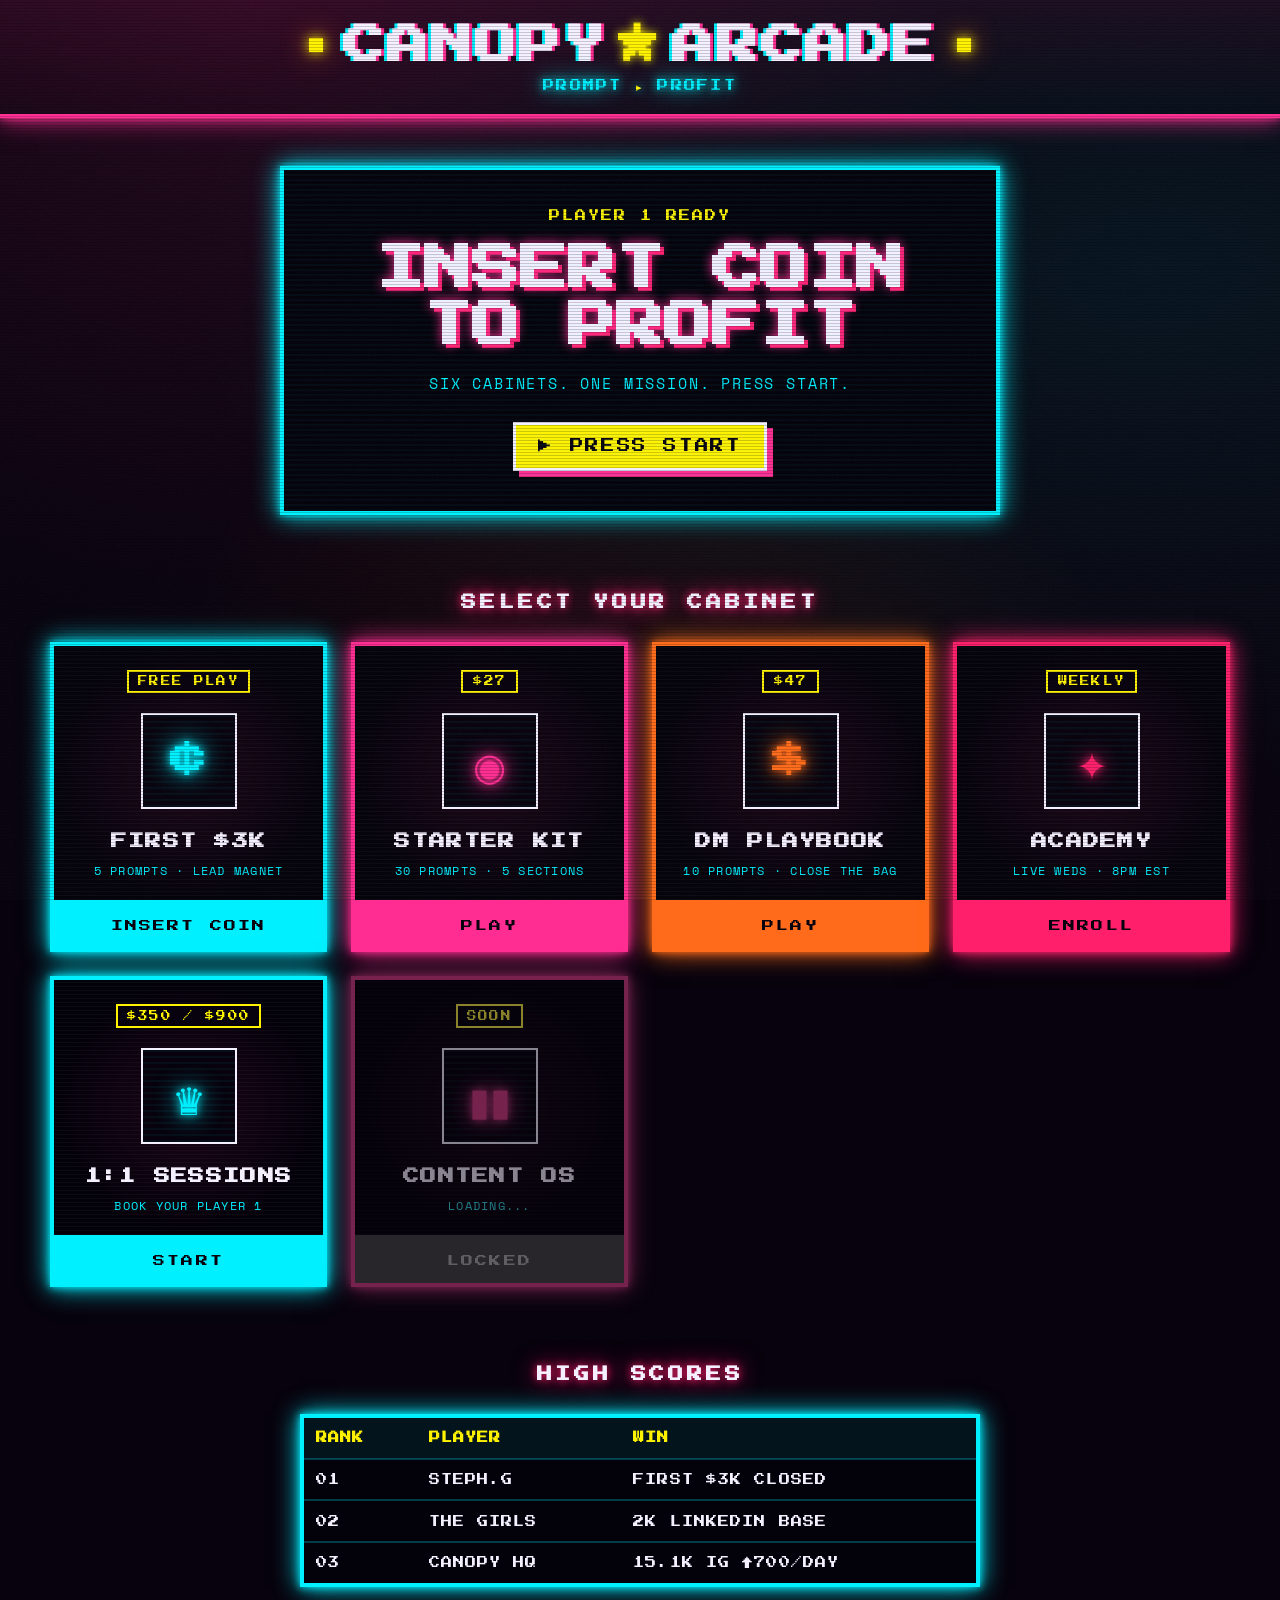
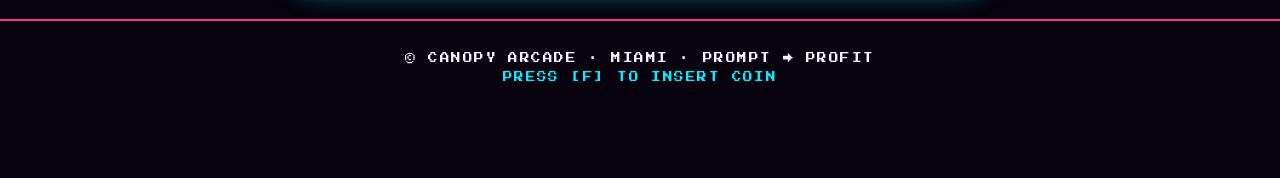
==== index.html @ 53f5fb5e "scaffold canopy arcade: shibuya neon cabinets, crt overlay, sailor scout flash" ====
<!doctype html>
<html lang="en">
<head>
  <meta charset="utf-8">
  <meta name="viewport" content="width=device-width, initial-scale=1">
  <title>CANOPY ARCADE · PROMPT → PROFIT</title>
  <meta name="description" content="The Canopy arcade. Prompts, packs, academy, guides, 1:1 sessions. Insert coin to profit.">
  <link rel="preconnect" href="https://fonts.googleapis.com">
  <link rel="preconnect" href="https://fonts.gstatic.com" crossorigin>
  <link href="https://fonts.googleapis.com/css2?family=Press+Start+2P&family=Space+Mono:wght@400;700&family=VT323&display=swap" rel="stylesheet">
  <link rel="stylesheet" href="./style.css">
</head>
<body>

  <div class="crt-overlay" aria-hidden="true"></div>
  <div class="grain" aria-hidden="true"></div>

  <header class="marquee">
    <div class="marquee-inner">
      <span class="bulb"></span>
      <h1 class="logo">CANOPY<span class="logo-mark">★</span>ARCADE</h1>
      <span class="bulb"></span>
    </div>
    <p class="tagline">PROMPT <span class="arrow">▸</span> PROFIT</p>
  </header>

  <section class="hero">
    <div class="hero-screen">
      <p class="blink player-ready">PLAYER 1 READY</p>
      <h2 class="hero-headline">INSERT COIN<br>TO PROFIT</h2>
      <p class="hero-sub">SIX CABINETS. ONE MISSION. PRESS START.</p>
      <a href="#cabinets" class="press-start">▶ PRESS START</a>
    </div>
  </section>

  <main id="cabinets" class="cabinets">
    <h3 class="section-title">SELECT YOUR CABINET</h3>
    <div class="cabinet-grid">

      <article class="cabinet" data-color="cyan" data-cab="guide">
        <div class="cab-screen">
          <span class="cab-tag">FREE PLAY</span>
          <div class="cab-art" aria-hidden="true">
            <span class="pixel pixel-coin">¢</span>
          </div>
          <h4 class="cab-name">FIRST $3K</h4>
          <p class="cab-meta">5 PROMPTS · LEAD MAGNET</p>
        </div>
        <button class="cab-btn">INSERT COIN</button>
      </article>

      <article class="cabinet" data-color="hot-pink" data-cab="prompts">
        <div class="cab-screen">
          <span class="cab-tag">$27</span>
          <div class="cab-art" aria-hidden="true">
            <span class="pixel pixel-disc">◉</span>
          </div>
          <h4 class="cab-name">STARTER KIT</h4>
          <p class="cab-meta">30 PROMPTS · 5 SECTIONS</p>
        </div>
        <button class="cab-btn">PLAY</button>
      </article>

      <article class="cabinet" data-color="sunset" data-cab="dm">
        <div class="cab-screen">
          <span class="cab-tag">$47</span>
          <div class="cab-art" aria-hidden="true">
            <span class="pixel pixel-bag">$</span>
          </div>
          <h4 class="cab-name">DM PLAYBOOK</h4>
          <p class="cab-meta">10 PROMPTS · CLOSE THE BAG</p>
        </div>
        <button class="cab-btn">PLAY</button>
      </article>

      <article class="cabinet" data-color="magenta" data-cab="academy">
        <div class="cab-screen">
          <span class="cab-tag">WEEKLY</span>
          <div class="cab-art" aria-hidden="true">
            <span class="pixel pixel-star">✦</span>
          </div>
          <h4 class="cab-name">ACADEMY</h4>
          <p class="cab-meta">LIVE WEDS · 8PM EST</p>
        </div>
        <button class="cab-btn">ENROLL</button>
      </article>

      <article class="cabinet" data-color="cyan" data-cab="oneonone">
        <div class="cab-screen">
          <span class="cab-tag">$350 / $900</span>
          <div class="cab-art" aria-hidden="true">
            <span class="pixel pixel-crown">♛</span>
          </div>
          <h4 class="cab-name">1:1 SESSIONS</h4>
          <p class="cab-meta">BOOK YOUR PLAYER 1</p>
        </div>
        <button class="cab-btn">START</button>
      </article>

      <article class="cabinet locked" data-color="hot-pink" data-cab="contentos">
        <div class="cab-screen">
          <span class="cab-tag">SOON</span>
          <div class="cab-art" aria-hidden="true">
            <span class="pixel pixel-lock">▮▮</span>
          </div>
          <h4 class="cab-name">CONTENT OS</h4>
          <p class="cab-meta">LOADING<span class="dots">...</span></p>
        </div>
        <button class="cab-btn" disabled>LOCKED</button>
      </article>

    </div>
  </main>

  <section class="highscore">
    <h3 class="section-title">HIGH SCORES</h3>
    <table class="hs-table">
      <thead>
        <tr><th>RANK</th><th>PLAYER</th><th>WIN</th></tr>
      </thead>
      <tbody>
        <tr><td>01</td><td>STEPH.G</td><td>FIRST $3K CLOSED</td></tr>
        <tr><td>02</td><td>THE GIRLS</td><td>2K LINKEDIN BASE</td></tr>
        <tr><td>03</td><td>CANOPY HQ</td><td>15.1K IG ↑700/DAY</td></tr>
      </tbody>
    </table>
  </section>

  <footer class="footer">
    <p>© CANOPY ARCADE · MIAMI · PROMPT → PROFIT</p>
    <p class="quarter">PRESS [F] TO INSERT COIN</p>
  </footer>

  <div class="flash" aria-hidden="true"></div>

  <script src="./script.js"></script>
</body>
</html>
---- style.css ----
:root {
  --bg: #07020d;
  --bg-deep: #03010a;
  --ink: #f4f0ff;
  --hot-pink: #ff2d92;
  --cyan: #00f0ff;
  --sunset: #ff6b1a;
  --magenta: #ff1f6b;
  --pixel-yellow: #fff200;
  --shadow-pink: 0 0 8px var(--hot-pink), 0 0 24px var(--hot-pink);
  --shadow-cyan: 0 0 8px var(--cyan), 0 0 24px var(--cyan);
  --shadow-sunset: 0 0 8px var(--sunset), 0 0 24px var(--sunset);
  --shadow-magenta: 0 0 8px var(--magenta), 0 0 24px var(--magenta);
  --pixel-font: "Press Start 2P", "VT323", monospace;
  --mono-font: "Space Mono", "VT323", monospace;
}

* { box-sizing: border-box; margin: 0; padding: 0; }

html, body {
  background: var(--bg);
  color: var(--ink);
  font-family: var(--mono-font);
  min-height: 100%;
  overflow-x: hidden;
}

body {
  background:
    radial-gradient(ellipse at 20% 0%, rgba(255,45,146,0.12), transparent 50%),
    radial-gradient(ellipse at 90% 30%, rgba(0,240,255,0.08), transparent 60%),
    radial-gradient(ellipse at 50% 100%, rgba(255,107,26,0.10), transparent 55%),
    var(--bg);
  background-attachment: fixed;
  padding-bottom: 4rem;
}

.crt-overlay {
  position: fixed;
  inset: 0;
  pointer-events: none;
  z-index: 9999;
  background: repeating-linear-gradient(
    0deg,
    rgba(0,0,0,0.18) 0px,
    rgba(0,0,0,0.18) 1px,
    transparent 1px,
    transparent 3px
  );
  mix-blend-mode: multiply;
}

.grain {
  position: fixed;
  inset: 0;
  pointer-events: none;
  z-index: 9998;
  opacity: 0.06;
  background-image: url("data:image/svg+xml;utf8,<svg xmlns='http://www.w3.org/2000/svg' width='200' height='200'><filter id='n'><feTurbulence type='fractalNoise' baseFrequency='0.9' numOctaves='2'/><feColorMatrix values='0 0 0 0 1  0 0 0 0 1  0 0 0 0 1  0 0 0 0.5 0'/></filter><rect width='100%' height='100%' filter='url(%23n)'/></svg>");
}

/* MARQUEE */
.marquee {
  border-bottom: 4px solid var(--hot-pink);
  box-shadow: var(--shadow-pink);
  padding: 1.5rem 1rem 1.25rem;
  text-align: center;
  background: linear-gradient(180deg, rgba(255,45,146,0.08), transparent);
}

.marquee-inner {
  display: flex;
  align-items: center;
  justify-content: center;
  gap: 1.25rem;
  flex-wrap: wrap;
}

.bulb {
  width: 14px; height: 14px;
  background: var(--pixel-yellow);
  box-shadow: 0 0 12px var(--pixel-yellow), 0 0 28px var(--sunset);
  animation: bulb-blink 1.4s steps(2, end) infinite;
}

@keyframes bulb-blink {
  0%, 49% { opacity: 1; }
  50%, 100% { opacity: 0.25; }
}

.logo {
  font-family: var(--pixel-font);
  font-size: clamp(1.4rem, 4vw, 2.6rem);
  letter-spacing: 0.05em;
  color: var(--ink);
  text-shadow:
    3px 0 0 var(--hot-pink),
    -3px 0 0 var(--cyan);
  animation: chroma 2.4s ease-in-out infinite;
}

@keyframes chroma {
  0%, 100% { text-shadow: 3px 0 0 var(--hot-pink), -3px 0 0 var(--cyan); }
  50%      { text-shadow: -3px 0 0 var(--hot-pink), 3px 0 0 var(--cyan); }
}

.logo-mark {
  color: var(--pixel-yellow);
  margin: 0 0.25em;
  text-shadow: 0 0 10px var(--pixel-yellow);
}

.tagline {
  font-family: var(--pixel-font);
  font-size: 0.7rem;
  color: var(--cyan);
  margin-top: 0.85rem;
  letter-spacing: 0.2em;
  text-shadow: var(--shadow-cyan);
}

.arrow { color: var(--pixel-yellow); }

/* HERO */
.hero {
  display: flex;
  justify-content: center;
  padding: 3rem 1rem 2rem;
}

.hero-screen {
  width: min(720px, 100%);
  border: 4px solid var(--cyan);
  box-shadow: var(--shadow-cyan);
  background: var(--bg-deep);
  padding: 2.5rem 1.5rem;
  text-align: center;
  position: relative;
}

.hero-screen::before {
  content: "";
  position: absolute;
  inset: 0;
  background: repeating-linear-gradient(
    0deg,
    rgba(0,240,255,0.04) 0px,
    rgba(0,240,255,0.04) 2px,
    transparent 2px,
    transparent 5px
  );
  pointer-events: none;
}

.player-ready {
  font-family: var(--pixel-font);
  font-size: 0.7rem;
  color: var(--pixel-yellow);
  letter-spacing: 0.18em;
  margin-bottom: 1.25rem;
}

.blink { animation: blink 1s steps(2, end) infinite; }

@keyframes blink {
  0%, 49% { opacity: 1; }
  50%, 100% { opacity: 0; }
}

.hero-headline {
  font-family: var(--pixel-font);
  font-size: clamp(1.6rem, 5.5vw, 3rem);
  line-height: 1.2;
  color: var(--ink);
  text-shadow:
    0 0 12px var(--hot-pink),
    4px 4px 0 var(--magenta);
  margin-bottom: 1rem;
}

.hero-sub {
  font-family: var(--mono-font);
  font-size: 0.95rem;
  color: var(--cyan);
  letter-spacing: 0.12em;
  margin-bottom: 1.75rem;
}

.press-start {
  display: inline-block;
  font-family: var(--pixel-font);
  font-size: 0.85rem;
  text-decoration: none;
  color: var(--bg);
  background: var(--pixel-yellow);
  padding: 0.9rem 1.4rem;
  border: 3px solid var(--ink);
  box-shadow: 6px 6px 0 var(--hot-pink);
  letter-spacing: 0.12em;
  transition: transform 0.08s linear, box-shadow 0.08s linear;
}

.press-start:hover {
  transform: translate(-3px, -3px);
  box-shadow: 9px 9px 0 var(--hot-pink);
}

.press-start:active {
  transform: translate(3px, 3px);
  box-shadow: 0 0 0 var(--hot-pink);
}

/* CABINETS */
.cabinets { padding: 3rem 1.25rem 1rem; }

.section-title {
  font-family: var(--pixel-font);
  font-size: 0.95rem;
  letter-spacing: 0.25em;
  text-align: center;
  color: var(--ink);
  margin-bottom: 2rem;
  text-shadow: var(--shadow-magenta);
}

.cabinet-grid {
  display: grid;
  grid-template-columns: repeat(auto-fit, minmax(260px, 1fr));
  gap: 1.5rem;
  max-width: 1180px;
  margin: 0 auto;
}

.cabinet {
  background: var(--bg-deep);
  border: 4px solid var(--ink);
  display: flex;
  flex-direction: column;
  position: relative;
  transition: transform 0.12s linear, box-shadow 0.12s linear;
}

.cabinet[data-color="hot-pink"] { border-color: var(--hot-pink); box-shadow: var(--shadow-pink); }
.cabinet[data-color="cyan"]     { border-color: var(--cyan);     box-shadow: var(--shadow-cyan); }
.cabinet[data-color="sunset"]   { border-color: var(--sunset);   box-shadow: var(--shadow-sunset); }
.cabinet[data-color="magenta"]  { border-color: var(--magenta);  box-shadow: var(--shadow-magenta); }

.cabinet:hover:not(.locked) {
  transform: translate(-4px, -4px);
}
.cabinet[data-color="hot-pink"]:hover:not(.locked) { box-shadow: 8px 8px 0 var(--hot-pink), var(--shadow-pink); }
.cabinet[data-color="cyan"]:hover:not(.locked)     { box-shadow: 8px 8px 0 var(--cyan), var(--shadow-cyan); }
.cabinet[data-color="sunset"]:hover:not(.locked)   { box-shadow: 8px 8px 0 var(--sunset), var(--shadow-sunset); }
.cabinet[data-color="magenta"]:hover:not(.locked)  { box-shadow: 8px 8px 0 var(--magenta), var(--shadow-magenta); }

.cab-screen {
  background:
    repeating-linear-gradient(0deg, rgba(255,255,255,0.03) 0 1px, transparent 1px 4px),
    radial-gradient(ellipse at center, rgba(255,45,146,0.10), transparent 70%),
    var(--bg-deep);
  padding: 1.5rem 1.25rem 1.25rem;
  text-align: center;
  flex: 1;
  display: flex;
  flex-direction: column;
  align-items: center;
  gap: 0.75rem;
}

.cab-tag {
  font-family: var(--pixel-font);
  font-size: 0.6rem;
  color: var(--pixel-yellow);
  background: var(--bg);
  padding: 0.3rem 0.6rem;
  border: 2px solid var(--pixel-yellow);
  letter-spacing: 0.12em;
}

.cab-art {
  width: 96px;
  height: 96px;
  display: flex;
  align-items: center;
  justify-content: center;
  background:
    repeating-linear-gradient(0deg, rgba(0,240,255,0.05) 0 2px, transparent 2px 6px),
    var(--bg);
  border: 2px solid var(--ink);
  margin: 0.5rem 0;
}

.pixel {
  font-family: var(--pixel-font);
  font-size: 2.4rem;
  line-height: 1;
}

.cabinet[data-color="hot-pink"] .pixel { color: var(--hot-pink); text-shadow: var(--shadow-pink); }
.cabinet[data-color="cyan"] .pixel     { color: var(--cyan);     text-shadow: var(--shadow-cyan); }
.cabinet[data-color="sunset"] .pixel   { color: var(--sunset);   text-shadow: var(--shadow-sunset); }
.cabinet[data-color="magenta"] .pixel  { color: var(--magenta);  text-shadow: var(--shadow-magenta); }

.cab-name {
  font-family: var(--pixel-font);
  font-size: 1rem;
  letter-spacing: 0.08em;
  color: var(--ink);
  margin-top: 0.25rem;
}

.cab-meta {
  font-family: var(--mono-font);
  font-size: 0.78rem;
  color: var(--cyan);
  letter-spacing: 0.1em;
}

.cab-btn {
  font-family: var(--pixel-font);
  font-size: 0.75rem;
  letter-spacing: 0.18em;
  border: none;
  border-top: 4px solid var(--ink);
  background: var(--ink);
  color: var(--bg);
  padding: 1rem;
  cursor: pointer;
  transition: background 0.08s linear, color 0.08s linear;
}

.cabinet[data-color="hot-pink"] .cab-btn { background: var(--hot-pink); color: var(--bg); border-top-color: var(--hot-pink); }
.cabinet[data-color="cyan"] .cab-btn     { background: var(--cyan);     color: var(--bg); border-top-color: var(--cyan); }
.cabinet[data-color="sunset"] .cab-btn   { background: var(--sunset);   color: var(--bg); border-top-color: var(--sunset); }
.cabinet[data-color="magenta"] .cab-btn  { background: var(--magenta);  color: var(--bg); border-top-color: var(--magenta); }

.cab-btn:hover:not(:disabled) {
  background: var(--pixel-yellow);
  color: var(--bg);
}

.cabinet.locked { opacity: 0.55; filter: grayscale(0.3); }
.cabinet.locked .cab-btn { cursor: not-allowed; background: #444; color: #aaa; border-top-color: #444; }

.dots { animation: dots 1.4s steps(4, end) infinite; }
@keyframes dots {
  0%   { content: "."; }
  25%  { content: ".."; }
  50%  { content: "..."; }
  75%  { content: "...."; }
  100% { content: "."; }
}

/* HIGH SCORES */
.highscore {
  max-width: 720px;
  margin: 4rem auto 2rem;
  padding: 0 1.25rem;
}

.hs-table {
  width: 100%;
  border-collapse: collapse;
  border: 4px solid var(--cyan);
  box-shadow: var(--shadow-cyan);
  background: var(--bg-deep);
  font-family: var(--pixel-font);
  font-size: 0.7rem;
  letter-spacing: 0.1em;
}

.hs-table th, .hs-table td {
  padding: 0.9rem 0.75rem;
  text-align: left;
  border-bottom: 2px solid rgba(0,240,255,0.25);
}

.hs-table th {
  color: var(--pixel-yellow);
  background: rgba(0,240,255,0.08);
}

.hs-table tbody tr:hover { background: rgba(255,45,146,0.10); }

/* FOOTER */
.footer {
  text-align: center;
  font-family: var(--pixel-font);
  font-size: 0.6rem;
  color: var(--ink);
  letter-spacing: 0.15em;
  padding: 2rem 1rem;
  border-top: 2px solid var(--hot-pink);
  margin-top: 2rem;
}

.footer .quarter {
  margin-top: 0.6rem;
  color: var(--cyan);
}

/* TRANSITION FLASH */
.flash {
  position: fixed;
  inset: 0;
  background: var(--ink);
  pointer-events: none;
  opacity: 0;
  z-index: 10000;
}

.flash.fire {
  animation: scout-flash 0.7s ease-out;
}

@keyframes scout-flash {
  0%   { opacity: 0; background: var(--hot-pink); }
  20%  { opacity: 0.9; background: var(--hot-pink); }
  45%  { opacity: 0.7; background: var(--cyan); }
  70%  { opacity: 0.5; background: var(--pixel-yellow); }
  100% { opacity: 0; background: var(--ink); }
}

/* RESPONSIVE */
@media (max-width: 540px) {
  .hero-screen { padding: 2rem 1rem; }
  .hero-headline { font-size: 1.5rem; }
  .section-title { font-size: 0.75rem; }
  .cab-name { font-size: 0.85rem; }
  .cab-btn { font-size: 0.68rem; }
}
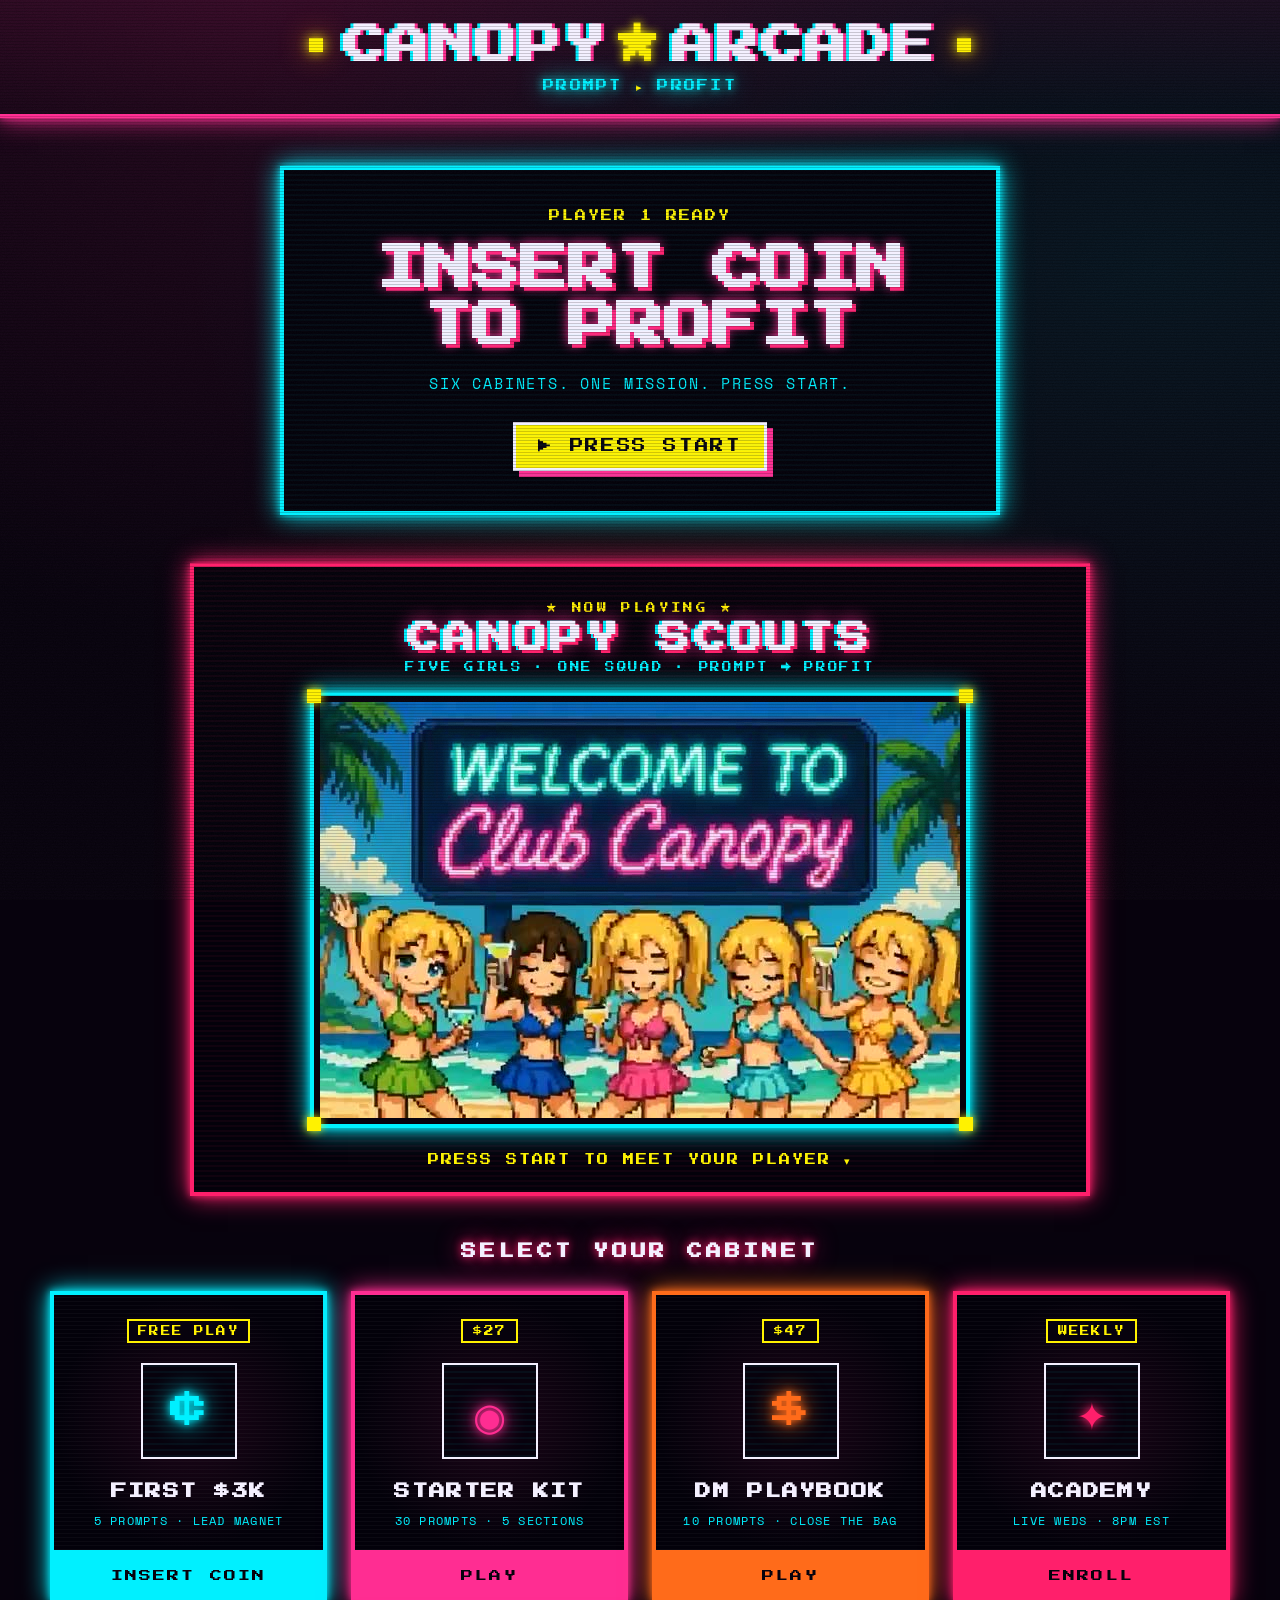
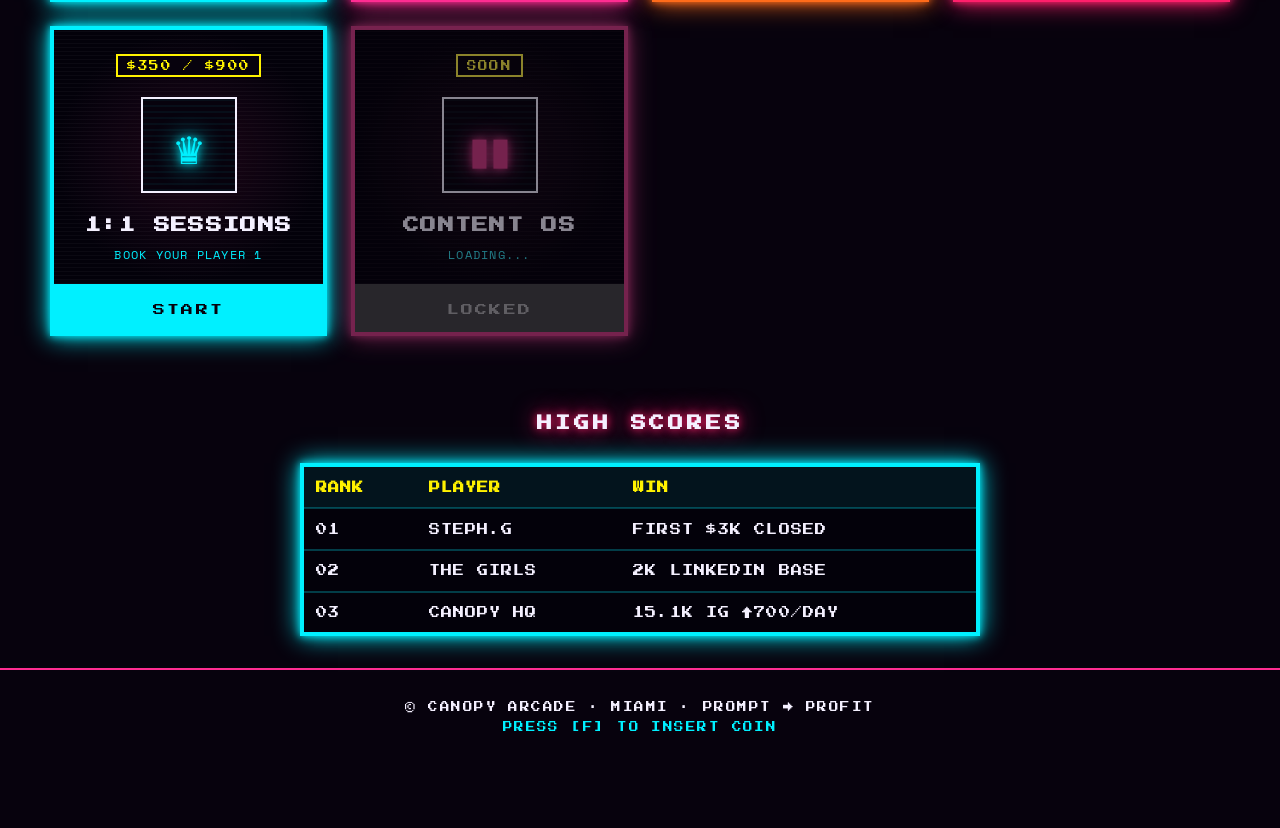
==== commit 36a8df59: "add canopy scouts section with mascot squad banner" ====
--- a/index.html
+++ b/index.html
@@ -30,6 +30,24 @@
       <h2 class="hero-headline">INSERT COIN<br>TO PROFIT</h2>
       <p class="hero-sub">SIX CABINETS. ONE MISSION. PRESS START.</p>
       <a href="#cabinets" class="press-start">▶ PRESS START</a>
+    </div>
+  </section>
+
+  <section class="club" id="club">
+    <div class="club-screen">
+      <div class="club-header">
+        <span class="club-eyebrow blink">★ NOW PLAYING ★</span>
+        <h3 class="club-title">CANOPY SCOUTS</h3>
+        <p class="club-sub">FIVE GIRLS · ONE SQUAD · PROMPT → PROFIT</p>
+      </div>
+      <div class="club-frame">
+        <img class="club-img" src="./assets/club-canopy-girls.jpg" alt="The Canopy Scouts: five mascots, sailor-scout style, welcoming you to Club Canopy" />
+        <span class="corner tl"></span>
+        <span class="corner tr"></span>
+        <span class="corner bl"></span>
+        <span class="corner br"></span>
+      </div>
+      <p class="club-cta">PRESS START TO MEET YOUR PLAYER ▾</p>
     </div>
   </section>
 
--- a/style.css
+++ b/style.css
@@ -210,6 +210,92 @@
   box-shadow: 0 0 0 var(--hot-pink);
 }
 
+/* CLUB CANOPY / SCOUTS */
+.club {
+  display: flex;
+  justify-content: center;
+  padding: 1rem 1.25rem 0;
+}
+
+.club-screen {
+  width: min(900px, 100%);
+  border: 4px solid var(--magenta);
+  box-shadow: var(--shadow-magenta);
+  background:
+    repeating-linear-gradient(0deg, rgba(255,31,107,0.05) 0 2px, transparent 2px 5px),
+    var(--bg-deep);
+  padding: 1.75rem 1.25rem 1.5rem;
+  text-align: center;
+  position: relative;
+}
+
+.club-eyebrow {
+  display: inline-block;
+  font-family: var(--pixel-font);
+  font-size: 0.6rem;
+  color: var(--pixel-yellow);
+  letter-spacing: 0.25em;
+  margin-bottom: 0.6rem;
+}
+
+.club-title {
+  font-family: var(--pixel-font);
+  font-size: clamp(1.2rem, 4vw, 2rem);
+  letter-spacing: 0.12em;
+  color: var(--ink);
+  text-shadow:
+    3px 3px 0 var(--magenta),
+    -3px 0 0 var(--cyan),
+    0 0 18px var(--hot-pink);
+  margin-bottom: 0.5rem;
+}
+
+.club-sub {
+  font-family: var(--pixel-font);
+  font-size: 0.6rem;
+  color: var(--cyan);
+  letter-spacing: 0.18em;
+  margin-bottom: 1.25rem;
+}
+
+.club-frame {
+  position: relative;
+  display: inline-block;
+  border: 4px solid var(--cyan);
+  box-shadow: var(--shadow-cyan), inset 0 0 0 2px var(--bg);
+  padding: 6px;
+  background: var(--bg);
+  max-width: 100%;
+}
+
+.club-img {
+  display: block;
+  max-width: 100%;
+  height: auto;
+  image-rendering: pixelated;
+  filter: saturate(1.15) contrast(1.05);
+}
+
+.club-frame .corner {
+  position: absolute;
+  width: 14px; height: 14px;
+  background: var(--pixel-yellow);
+  box-shadow: 0 0 10px var(--pixel-yellow);
+}
+.club-frame .tl { top: -7px; left: -7px; }
+.club-frame .tr { top: -7px; right: -7px; }
+.club-frame .bl { bottom: -7px; left: -7px; }
+.club-frame .br { bottom: -7px; right: -7px; }
+
+.club-cta {
+  margin-top: 1.25rem;
+  font-family: var(--pixel-font);
+  font-size: 0.7rem;
+  color: var(--pixel-yellow);
+  letter-spacing: 0.18em;
+  animation: blink 1.4s steps(2, end) infinite;
+}
+
 /* CABINETS */
 .cabinets { padding: 3rem 1.25rem 1rem; }
 
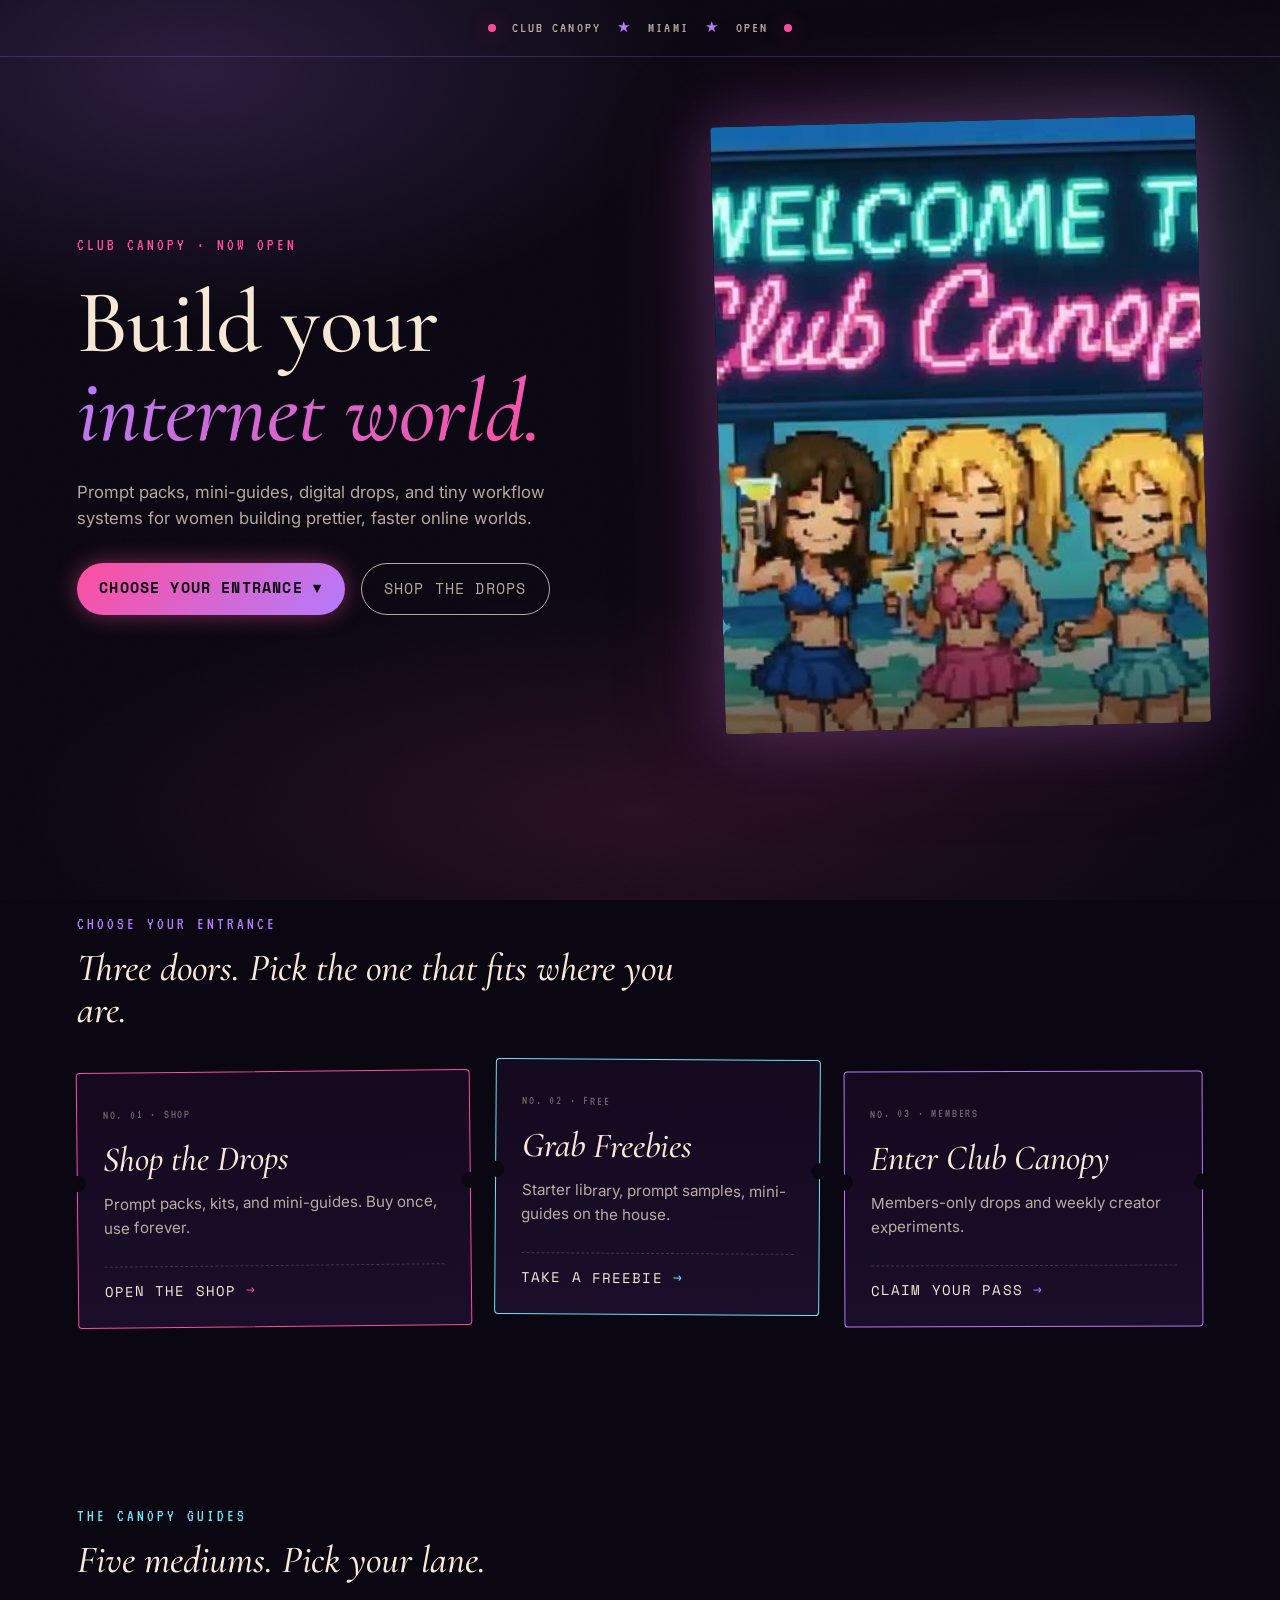
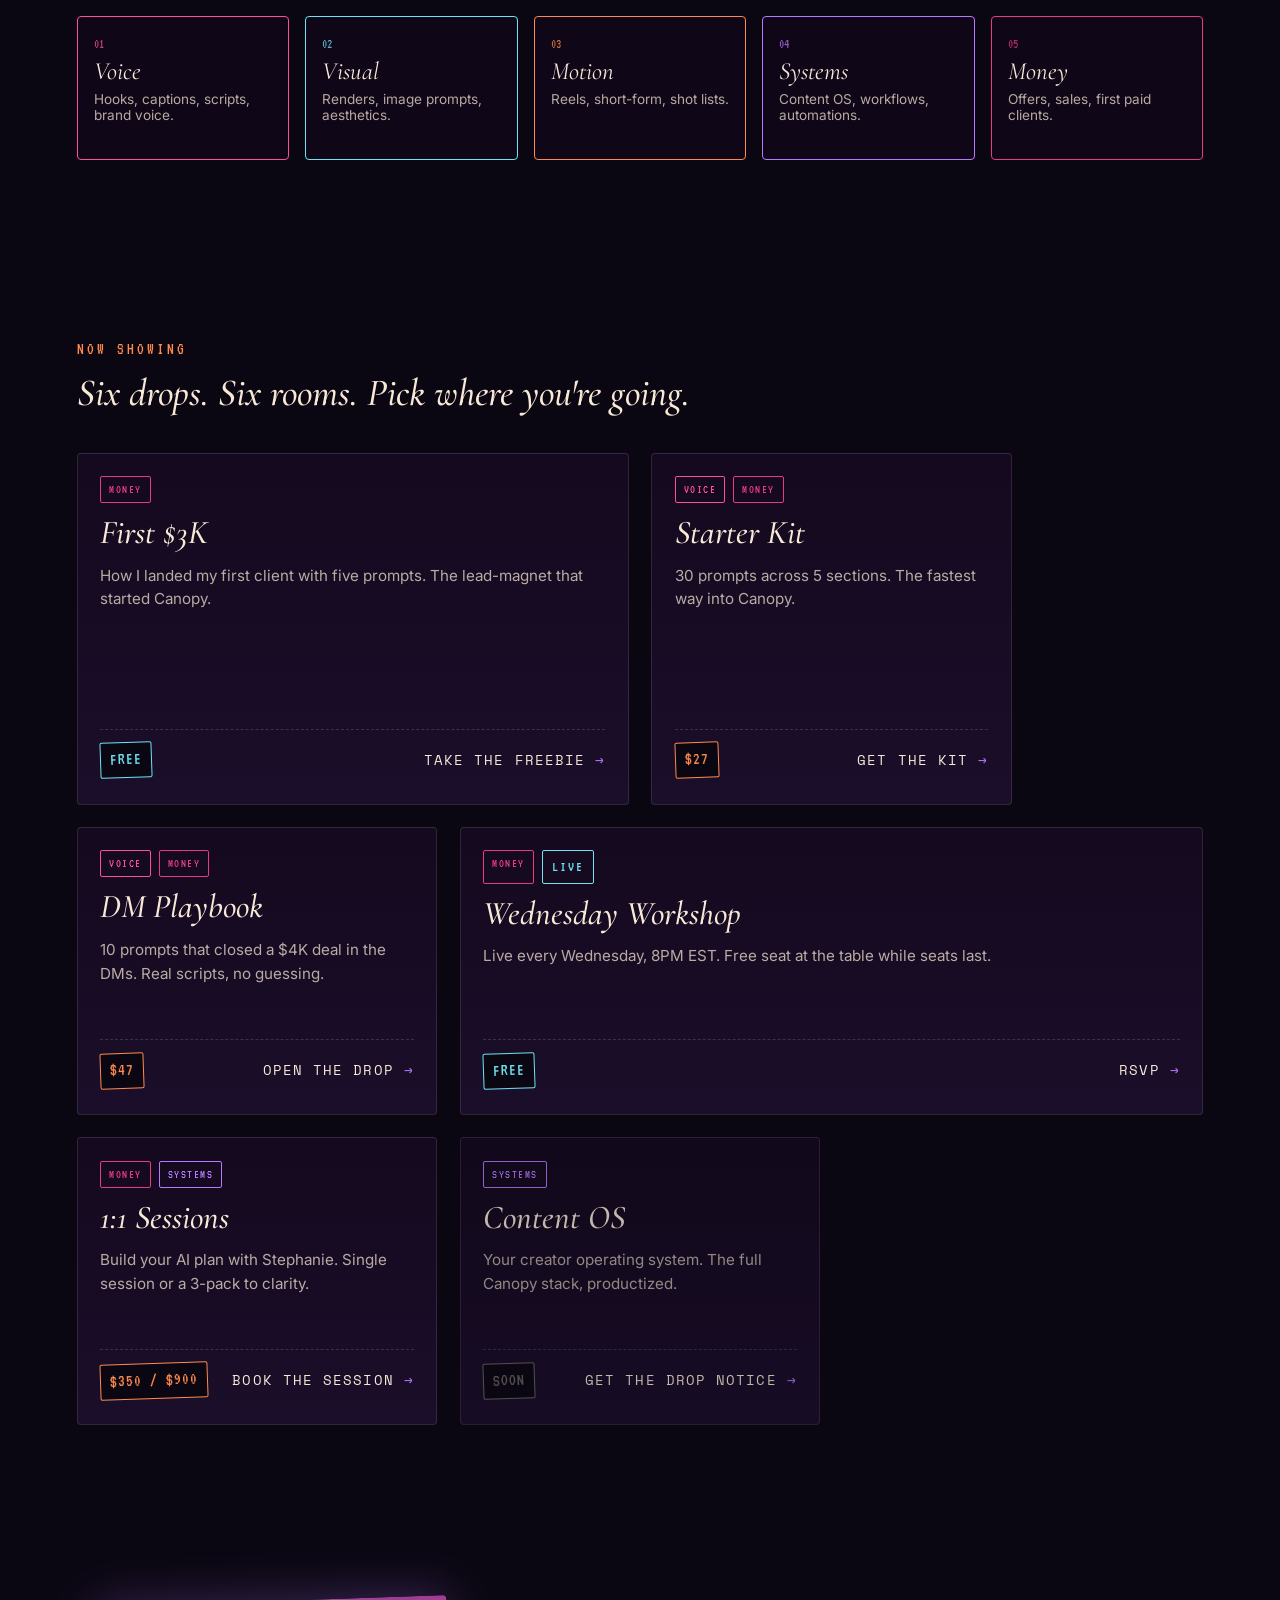
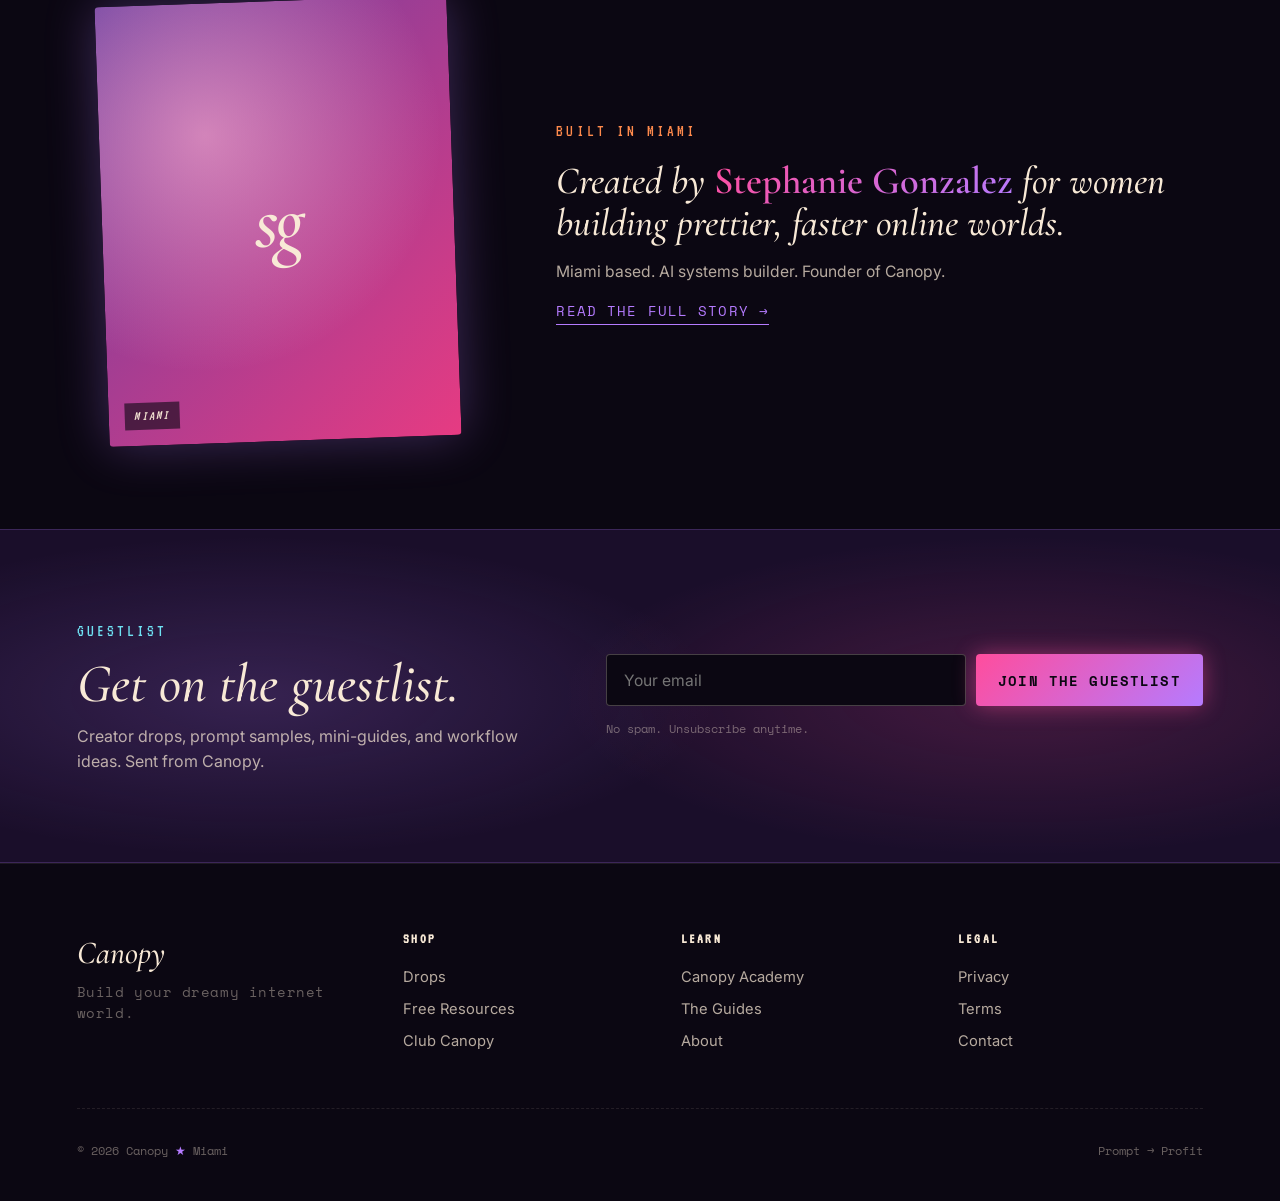
==== commit f05805f3: "build club-canopy v1: soft neon homepage Implements OUTLINE.md sections 1-7: hero with Scouts image," ====
--- a/index.html
+++ b/index.html
@@ -3,153 +3,283 @@
 <head>
   <meta charset="utf-8">
   <meta name="viewport" content="width=device-width, initial-scale=1">
-  <title>CANOPY ARCADE · PROMPT → PROFIT</title>
-  <meta name="description" content="The Canopy arcade. Prompts, packs, academy, guides, 1:1 sessions. Insert coin to profit.">
+  <title>Canopy · Build your internet world</title>
+  <meta name="description" content="Club Canopy. Prompt packs, mini-guides, digital drops, and tiny workflow systems for women building prettier, faster online worlds.">
   <link rel="preconnect" href="https://fonts.googleapis.com">
   <link rel="preconnect" href="https://fonts.gstatic.com" crossorigin>
-  <link href="https://fonts.googleapis.com/css2?family=Press+Start+2P&family=Space+Mono:wght@400;700&family=VT323&display=swap" rel="stylesheet">
+  <link href="https://fonts.googleapis.com/css2?family=Cormorant+Garamond:ital,wght@0,400;0,500;0,600;1,400;1,500;1,600&family=Inter:wght@400;500;600&family=Space+Mono:wght@400;700&family=VT323&display=swap" rel="stylesheet">
   <link rel="stylesheet" href="./style.css">
 </head>
 <body>
 
-  <div class="crt-overlay" aria-hidden="true"></div>
   <div class="grain" aria-hidden="true"></div>
-
-  <header class="marquee">
-    <div class="marquee-inner">
-      <span class="bulb"></span>
-      <h1 class="logo">CANOPY<span class="logo-mark">★</span>ARCADE</h1>
-      <span class="bulb"></span>
-    </div>
-    <p class="tagline">PROMPT <span class="arrow">▸</span> PROFIT</p>
+  <div class="shimmer" aria-hidden="true"></div>
+
+  <header class="marquee" role="banner">
+    <span class="bulb"></span>
+    <span>CLUB CANOPY</span>
+    <span class="star">★</span>
+    <span>MIAMI</span>
+    <span class="star">★</span>
+    <span>OPEN</span>
+    <span class="bulb"></span>
   </header>
 
-  <section class="hero">
-    <div class="hero-screen">
-      <p class="blink player-ready">PLAYER 1 READY</p>
-      <h2 class="hero-headline">INSERT COIN<br>TO PROFIT</h2>
-      <p class="hero-sub">SIX CABINETS. ONE MISSION. PRESS START.</p>
-      <a href="#cabinets" class="press-start">▶ PRESS START</a>
-    </div>
-  </section>
-
-  <section class="club" id="club">
-    <div class="club-screen">
-      <div class="club-header">
-        <span class="club-eyebrow blink">★ NOW PLAYING ★</span>
-        <h3 class="club-title">CANOPY SCOUTS</h3>
-        <p class="club-sub">FIVE GIRLS · ONE SQUAD · PROMPT → PROFIT</p>
+  <!-- 1. HERO -->
+  <section class="hero" id="hero">
+    <div class="hero-text">
+      <span class="eyebrow">Club Canopy · Now Open</span>
+      <h1 class="hero-headline">Build your <em>internet world.</em></h1>
+      <p class="hero-sub">
+        Prompt packs, mini-guides, digital drops, and tiny workflow systems for women building prettier, faster online worlds.
+      </p>
+      <div class="hero-ctas">
+        <a class="cta cta--primary" href="#doors">Choose Your Entrance ▾</a>
+        <a class="cta cta--ghost" href="#drops">Shop the Drops</a>
       </div>
-      <div class="club-frame">
-        <img class="club-img" src="./assets/club-canopy-girls.jpg" alt="The Canopy Scouts: five mascots, sailor-scout style, welcoming you to Club Canopy" />
-        <span class="corner tl"></span>
-        <span class="corner tr"></span>
-        <span class="corner bl"></span>
-        <span class="corner br"></span>
+    </div>
+
+    <div class="hero-image">
+      <img src="./assets/club-canopy-girls.jpg" alt="The Canopy Guides standing under the club marquee">
+      <span class="hero-sparkle one">✦</span>
+      <span class="hero-sparkle two">✦</span>
+    </div>
+  </section>
+
+  <!-- 2. CHOOSE YOUR ENTRANCE -->
+  <section class="doors" id="doors">
+    <div class="doors-head">
+      <span class="eyebrow" style="color: var(--violet-glow)">Choose Your Entrance</span>
+      <p class="section-line">Three doors. Pick the one that fits where you are.</p>
+    </div>
+
+    <div class="doors-grid">
+      <a class="ticket ticket--shop" href="#drops">
+        <span class="ticket-stamp">No. 01 · Shop</span>
+        <h3 class="ticket-name">Shop the Drops</h3>
+        <p class="ticket-line">Prompt packs, kits, and mini-guides. Buy once, use forever.</p>
+        <span class="ticket-cta">Open the Shop</span>
+      </a>
+
+      <a class="ticket ticket--free" href="#drop-first3k">
+        <span class="ticket-stamp">No. 02 · Free</span>
+        <h3 class="ticket-name">Grab Freebies</h3>
+        <p class="ticket-line">Starter library, prompt samples, mini-guides on the house.</p>
+        <span class="ticket-cta">Take a Freebie</span>
+      </a>
+
+      <a class="ticket ticket--club" href="#guestlist">
+        <span class="ticket-stamp">No. 03 · Members</span>
+        <h3 class="ticket-name">Enter Club Canopy</h3>
+        <p class="ticket-line">Members-only drops and weekly creator experiments.</p>
+        <span class="ticket-cta">Claim Your Pass</span>
+      </a>
+    </div>
+  </section>
+
+  <!-- 3. THE CANOPY GUIDES -->
+  <section class="guides" id="guides">
+    <div class="guides-head">
+      <span class="eyebrow" style="color: var(--aqua)">The Canopy Guides</span>
+      <p class="section-line">Five mediums. Pick your lane.</p>
+    </div>
+
+    <div class="guides-row">
+      <button class="guide guide--voice" data-lane="voice">
+        <span class="guide-num">01</span>
+        <span class="guide-name">Voice</span>
+        <span class="guide-line">Hooks, captions, scripts, brand voice.</span>
+      </button>
+      <button class="guide guide--visual" data-lane="visual">
+        <span class="guide-num">02</span>
+        <span class="guide-name">Visual</span>
+        <span class="guide-line">Renders, image prompts, aesthetics.</span>
+      </button>
+      <button class="guide guide--motion" data-lane="motion">
+        <span class="guide-num">03</span>
+        <span class="guide-name">Motion</span>
+        <span class="guide-line">Reels, short-form, shot lists.</span>
+      </button>
+      <button class="guide guide--systems" data-lane="systems">
+        <span class="guide-num">04</span>
+        <span class="guide-name">Systems</span>
+        <span class="guide-line">Content OS, workflows, automations.</span>
+      </button>
+      <button class="guide guide--money" data-lane="money">
+        <span class="guide-num">05</span>
+        <span class="guide-name">Money</span>
+        <span class="guide-line">Offers, sales, first paid clients.</span>
+      </button>
+    </div>
+  </section>
+
+  <!-- 4. FEATURED DROPS -->
+  <section class="drops" id="drops">
+    <div class="drops-head">
+      <span class="eyebrow" style="color: var(--sunset)">Now Showing</span>
+      <p class="section-line">Six drops. Six rooms. Pick where you're going.</p>
+    </div>
+
+    <div class="drops-grid">
+
+      <article class="drop drop--feature" id="drop-first3k" data-lane="money">
+        <div class="drop-tags">
+          <span class="drop-tag money">Money</span>
+        </div>
+        <h3 class="drop-name">First $3K</h3>
+        <p class="drop-line">How I landed my first client with five prompts. The lead-magnet that started Canopy.</p>
+        <div class="drop-foot">
+          <span class="drop-price free">FREE</span>
+          <a class="drop-cta" href="#" data-link="kit-first3k">Take the Freebie</a>
+        </div>
+      </article>
+
+      <article class="drop" id="drop-starter" data-lane="voice money">
+        <div class="drop-tags">
+          <span class="drop-tag voice">Voice</span>
+          <span class="drop-tag money">Money</span>
+        </div>
+        <h3 class="drop-name">Starter Kit</h3>
+        <p class="drop-line">30 prompts across 5 sections. The fastest way into Canopy.</p>
+        <div class="drop-foot">
+          <span class="drop-price">$27</span>
+          <a class="drop-cta" href="#" data-link="stripe-starter">Get the Kit</a>
+        </div>
+      </article>
+
+      <article class="drop" id="drop-dm" data-lane="voice money">
+        <div class="drop-tags">
+          <span class="drop-tag voice">Voice</span>
+          <span class="drop-tag money">Money</span>
+        </div>
+        <h3 class="drop-name">DM Playbook</h3>
+        <p class="drop-line">10 prompts that closed a $4K deal in the DMs. Real scripts, no guessing.</p>
+        <div class="drop-foot">
+          <span class="drop-price">$47</span>
+          <a class="drop-cta" href="#" data-link="stripe-dm">Open the Drop</a>
+        </div>
+      </article>
+
+      <article class="drop drop--wide" id="drop-workshop" data-lane="money">
+        <div class="drop-tags">
+          <span class="drop-tag money">Money</span>
+          <span class="pixel-tag" style="color: var(--aqua); border-color: var(--aqua)">LIVE</span>
+        </div>
+        <h3 class="drop-name">Wednesday Workshop</h3>
+        <p class="drop-line">Live every Wednesday, 8PM EST. Free seat at the table while seats last.</p>
+        <div class="drop-foot">
+          <span class="drop-price free">FREE</span>
+          <a class="drop-cta" href="#" data-link="kit-workshop">RSVP</a>
+        </div>
+      </article>
+
+      <article class="drop" id="drop-1on1" data-lane="money systems">
+        <div class="drop-tags">
+          <span class="drop-tag money">Money</span>
+          <span class="drop-tag systems">Systems</span>
+        </div>
+        <h3 class="drop-name">1:1 Sessions</h3>
+        <p class="drop-line">Build your AI plan with Stephanie. Single session or a 3-pack to clarity.</p>
+        <div class="drop-foot">
+          <span class="drop-price">$350 / $900</span>
+          <a class="drop-cta" href="#" data-link="cal-1on1">Book the Session</a>
+        </div>
+      </article>
+
+      <article class="drop drop--soon" id="drop-contentos" data-lane="systems">
+        <div class="drop-tags">
+          <span class="drop-tag systems">Systems</span>
+        </div>
+        <h3 class="drop-name">Content OS</h3>
+        <p class="drop-line">Your creator operating system. The full Canopy stack, productized.</p>
+        <div class="drop-foot">
+          <span class="drop-price soon">SOON</span>
+          <a class="drop-cta" href="#" data-link="kit-contentos">Get the Drop Notice</a>
+        </div>
+      </article>
+
+    </div>
+  </section>
+
+  <!-- 5. FOUNDER SIGNAL -->
+  <section class="founder" id="founder">
+    <div class="founder-photo" aria-label="Stephanie Gonzalez, founder of Canopy">
+      sg
+    </div>
+    <div class="founder-text">
+      <span class="eyebrow" style="color: var(--sunset)">Built in Miami</span>
+      <p class="founder-line">
+        Created by <strong>Stephanie Gonzalez</strong> for women building prettier, faster online worlds.
+      </p>
+      <p class="founder-sub">
+        Miami based. AI systems builder. Founder of Canopy.
+      </p>
+      <a class="founder-cta" href="#">Read the full story →</a>
+    </div>
+  </section>
+
+  <!-- 6. GUESTLIST -->
+  <section class="guestlist" id="guestlist">
+    <div class="guestlist-inner">
+      <div class="guestlist-head">
+        <span class="eyebrow" style="color: var(--aqua)">Guestlist</span>
+        <h2 class="guestlist-title">Get on the guestlist.</h2>
+        <p class="guestlist-sub">Creator drops, prompt samples, mini-guides, and workflow ideas. Sent from Canopy.</p>
       </div>
-      <p class="club-cta">PRESS START TO MEET YOUR PLAYER ▾</p>
-    </div>
-  </section>
-
-  <main id="cabinets" class="cabinets">
-    <h3 class="section-title">SELECT YOUR CABINET</h3>
-    <div class="cabinet-grid">
-
-      <article class="cabinet" data-color="cyan" data-cab="guide">
-        <div class="cab-screen">
-          <span class="cab-tag">FREE PLAY</span>
-          <div class="cab-art" aria-hidden="true">
-            <span class="pixel pixel-coin">¢</span>
-          </div>
-          <h4 class="cab-name">FIRST $3K</h4>
-          <p class="cab-meta">5 PROMPTS · LEAD MAGNET</p>
-        </div>
-        <button class="cab-btn">INSERT COIN</button>
-      </article>
-
-      <article class="cabinet" data-color="hot-pink" data-cab="prompts">
-        <div class="cab-screen">
-          <span class="cab-tag">$27</span>
-          <div class="cab-art" aria-hidden="true">
-            <span class="pixel pixel-disc">◉</span>
-          </div>
-          <h4 class="cab-name">STARTER KIT</h4>
-          <p class="cab-meta">30 PROMPTS · 5 SECTIONS</p>
-        </div>
-        <button class="cab-btn">PLAY</button>
-      </article>
-
-      <article class="cabinet" data-color="sunset" data-cab="dm">
-        <div class="cab-screen">
-          <span class="cab-tag">$47</span>
-          <div class="cab-art" aria-hidden="true">
-            <span class="pixel pixel-bag">$</span>
-          </div>
-          <h4 class="cab-name">DM PLAYBOOK</h4>
-          <p class="cab-meta">10 PROMPTS · CLOSE THE BAG</p>
-        </div>
-        <button class="cab-btn">PLAY</button>
-      </article>
-
-      <article class="cabinet" data-color="magenta" data-cab="academy">
-        <div class="cab-screen">
-          <span class="cab-tag">WEEKLY</span>
-          <div class="cab-art" aria-hidden="true">
-            <span class="pixel pixel-star">✦</span>
-          </div>
-          <h4 class="cab-name">ACADEMY</h4>
-          <p class="cab-meta">LIVE WEDS · 8PM EST</p>
-        </div>
-        <button class="cab-btn">ENROLL</button>
-      </article>
-
-      <article class="cabinet" data-color="cyan" data-cab="oneonone">
-        <div class="cab-screen">
-          <span class="cab-tag">$350 / $900</span>
-          <div class="cab-art" aria-hidden="true">
-            <span class="pixel pixel-crown">♛</span>
-          </div>
-          <h4 class="cab-name">1:1 SESSIONS</h4>
-          <p class="cab-meta">BOOK YOUR PLAYER 1</p>
-        </div>
-        <button class="cab-btn">START</button>
-      </article>
-
-      <article class="cabinet locked" data-color="hot-pink" data-cab="contentos">
-        <div class="cab-screen">
-          <span class="cab-tag">SOON</span>
-          <div class="cab-art" aria-hidden="true">
-            <span class="pixel pixel-lock">▮▮</span>
-          </div>
-          <h4 class="cab-name">CONTENT OS</h4>
-          <p class="cab-meta">LOADING<span class="dots">...</span></p>
-        </div>
-        <button class="cab-btn" disabled>LOCKED</button>
-      </article>
-
-    </div>
-  </main>
-
-  <section class="highscore">
-    <h3 class="section-title">HIGH SCORES</h3>
-    <table class="hs-table">
-      <thead>
-        <tr><th>RANK</th><th>PLAYER</th><th>WIN</th></tr>
-      </thead>
-      <tbody>
-        <tr><td>01</td><td>STEPH.G</td><td>FIRST $3K CLOSED</td></tr>
-        <tr><td>02</td><td>THE GIRLS</td><td>2K LINKEDIN BASE</td></tr>
-        <tr><td>03</td><td>CANOPY HQ</td><td>15.1K IG ↑700/DAY</td></tr>
-      </tbody>
-    </table>
-  </section>
-
+
+      <form class="guestlist-form" id="guestlist-form" novalidate>
+        <div class="guestlist-row">
+          <input class="guestlist-input" type="email" name="email" required placeholder="Your email" autocomplete="email">
+          <button class="guestlist-button" type="submit">Join the Guestlist</button>
+        </div>
+        <p class="guestlist-fine">No spam. Unsubscribe anytime.</p>
+      </form>
+
+      <p class="guestlist-success">
+        ✦ You're on the guestlist. The next drop lands in your inbox.
+      </p>
+    </div>
+  </section>
+
+  <!-- 7. FOOTER -->
   <footer class="footer">
-    <p>© CANOPY ARCADE · MIAMI · PROMPT → PROFIT</p>
-    <p class="quarter">PRESS [F] TO INSERT COIN</p>
+    <div class="footer-brand">
+      <p class="logo">Canopy</p>
+      <p class="tagline">Build your dreamy internet world.</p>
+    </div>
+
+    <div class="footer-col">
+      <h5>Shop</h5>
+      <ul>
+        <li><a href="#drops">Drops</a></li>
+        <li><a href="#drop-first3k">Free Resources</a></li>
+        <li><a href="#guestlist">Club Canopy</a></li>
+      </ul>
+    </div>
+
+    <div class="footer-col">
+      <h5>Learn</h5>
+      <ul>
+        <li><a href="#">Canopy Academy</a></li>
+        <li><a href="#guides">The Guides</a></li>
+        <li><a href="#founder">About</a></li>
+      </ul>
+    </div>
+
+    <div class="footer-col">
+      <h5>Legal</h5>
+      <ul>
+        <li><a href="#">Privacy</a></li>
+        <li><a href="#">Terms</a></li>
+        <li><a href="mailto:meetcanopy@gmail.com">Contact</a></li>
+      </ul>
+    </div>
+
+    <div class="footer-bottom">
+      <span>© 2026 Canopy <span class="footer-star">★</span> Miami</span>
+      <span>Prompt → Profit</span>
+    </div>
   </footer>
-
-  <div class="flash" aria-hidden="true"></div>
 
   <script src="./script.js"></script>
 </body>
--- a/style.css
+++ b/style.css
@@ -1,517 +1,754 @@
+/* ============================================
+   CLUB CANOPY — Miami digital arcade lounge
+   Soft neon, editorial, asymmetric.
+   ============================================ */
+
 :root {
-  --bg: #07020d;
-  --bg-deep: #03010a;
-  --ink: #f4f0ff;
-  --hot-pink: #ff2d92;
-  --cyan: #00f0ff;
-  --sunset: #ff6b1a;
-  --magenta: #ff1f6b;
-  --pixel-yellow: #fff200;
-  --shadow-pink: 0 0 8px var(--hot-pink), 0 0 24px var(--hot-pink);
-  --shadow-cyan: 0 0 8px var(--cyan), 0 0 24px var(--cyan);
-  --shadow-sunset: 0 0 8px var(--sunset), 0 0 24px var(--sunset);
-  --shadow-magenta: 0 0 8px var(--magenta), 0 0 24px var(--magenta);
-  --pixel-font: "Press Start 2P", "VT323", monospace;
-  --mono-font: "Space Mono", "VT323", monospace;
-}
-
+  /* Base */
+  --ink-deep: #0B0712;
+  --ink-soft: #14091E;
+  --ink-room: #1A0E2A;
+
+  /* Neon palette (soft, not harsh) */
+  --violet: #6B3FA0;
+  --violet-glow: #B57BFF;
+  --pink-hot: #FF4D9D;
+  --pink-soft: #FFB3D1;
+  --magenta: #E63B82;
+  --aqua: #6FE3F4;
+  --blue: #5A7BFF;
+  --sunset: #FF8A4C;
+
+  /* Cream / text */
+  --cream: #F8E9D6;
+  --cream-dim: rgba(248, 233, 214, 0.72);
+  --cream-faint: rgba(248, 233, 214, 0.4);
+
+  /* Glows */
+  --glow-pink-soft: 0 0 22px rgba(255, 77, 157, 0.45);
+  --glow-violet-soft: 0 0 26px rgba(181, 123, 255, 0.42);
+  --glow-aqua-soft: 0 0 20px rgba(111, 227, 244, 0.38);
+  --glow-magenta-soft: 0 0 22px rgba(230, 59, 130, 0.42);
+  --glow-sunset-soft: 0 0 22px rgba(255, 138, 76, 0.38);
+
+  /* Type */
+  --display: "Cormorant Garamond", "Cormorant", Georgia, serif;
+  --body: "Inter", system-ui, -apple-system, sans-serif;
+  --pixel: "VT323", "Press Start 2P", monospace;
+  --mono: "Space Mono", "VT323", monospace;
+}
+
+/* Reset + base */
 * { box-sizing: border-box; margin: 0; padding: 0; }
-
+html { scroll-behavior: smooth; }
 html, body {
-  background: var(--bg);
-  color: var(--ink);
-  font-family: var(--mono-font);
+  background: var(--ink-deep);
+  color: var(--cream);
+  font-family: var(--body);
+  font-weight: 400;
+  line-height: 1.55;
   min-height: 100%;
   overflow-x: hidden;
+  -webkit-font-smoothing: antialiased;
 }
 
 body {
   background:
-    radial-gradient(ellipse at 20% 0%, rgba(255,45,146,0.12), transparent 50%),
-    radial-gradient(ellipse at 90% 30%, rgba(0,240,255,0.08), transparent 60%),
-    radial-gradient(ellipse at 50% 100%, rgba(255,107,26,0.10), transparent 55%),
-    var(--bg);
+    radial-gradient(ellipse 70% 50% at 15% 8%, rgba(181, 123, 255, 0.18), transparent 55%),
+    radial-gradient(ellipse 60% 50% at 90% 30%, rgba(111, 227, 244, 0.10), transparent 60%),
+    radial-gradient(ellipse 80% 40% at 50% 90%, rgba(255, 77, 157, 0.12), transparent 60%),
+    var(--ink-deep);
   background-attachment: fixed;
-  padding-bottom: 4rem;
-}
-
-.crt-overlay {
-  position: fixed;
-  inset: 0;
-  pointer-events: none;
-  z-index: 9999;
-  background: repeating-linear-gradient(
-    0deg,
-    rgba(0,0,0,0.18) 0px,
-    rgba(0,0,0,0.18) 1px,
-    transparent 1px,
-    transparent 3px
-  );
-  mix-blend-mode: multiply;
-}
-
+}
+
+/* Soft grain (very subtle) */
 .grain {
   position: fixed;
   inset: 0;
   pointer-events: none;
   z-index: 9998;
-  opacity: 0.06;
-  background-image: url("data:image/svg+xml;utf8,<svg xmlns='http://www.w3.org/2000/svg' width='200' height='200'><filter id='n'><feTurbulence type='fractalNoise' baseFrequency='0.9' numOctaves='2'/><feColorMatrix values='0 0 0 0 1  0 0 0 0 1  0 0 0 0 1  0 0 0 0.5 0'/></filter><rect width='100%' height='100%' filter='url(%23n)'/></svg>");
-}
-
-/* MARQUEE */
+  opacity: 0.045;
+  background-image: url("data:image/svg+xml;utf8,<svg xmlns='http://www.w3.org/2000/svg' width='160' height='160'><filter id='n'><feTurbulence type='fractalNoise' baseFrequency='0.9' numOctaves='2'/></filter><rect width='100%' height='100%' filter='url(%23n)' opacity='0.6'/></svg>");
+}
+
+/* Page-load shimmer (sailor-scout energy, dialed down) */
+.shimmer {
+  position: fixed;
+  inset: 0;
+  pointer-events: none;
+  z-index: 9999;
+  background: linear-gradient(135deg, rgba(181, 123, 255, 0.28), rgba(255, 77, 157, 0.22), transparent 60%);
+  animation: shimmer-fade 1.6s ease-out forwards;
+}
+@keyframes shimmer-fade {
+  0%   { opacity: 1; }
+  60%  { opacity: 0.4; }
+  100% { opacity: 0; }
+}
+
+img { display: block; max-width: 100%; height: auto; }
+a { color: inherit; text-decoration: none; }
+button { font-family: inherit; cursor: pointer; border: none; background: none; color: inherit; }
+
+/* ============================================
+   Reusable bits
+   ============================================ */
+
+.eyebrow {
+  font-family: var(--pixel);
+  font-size: 1.05rem;
+  letter-spacing: 0.18em;
+  color: var(--pink-hot);
+  text-transform: uppercase;
+}
+
+.pixel-tag {
+  display: inline-block;
+  font-family: var(--pixel);
+  font-size: 0.95rem;
+  letter-spacing: 0.12em;
+  padding: 0.25rem 0.6rem;
+  border: 1px solid currentColor;
+  border-radius: 2px;
+}
+
+.section-line {
+  font-family: var(--display);
+  font-size: clamp(1.6rem, 3.4vw, 2.4rem);
+  font-weight: 500;
+  font-style: italic;
+  color: var(--cream);
+  line-height: 1.1;
+}
+
+.cta {
+  display: inline-block;
+  font-family: var(--mono);
+  font-size: 0.92rem;
+  letter-spacing: 0.08em;
+  text-transform: uppercase;
+  padding: 0.85rem 1.4rem;
+  border: 1px solid var(--cream);
+  border-radius: 999px;
+  transition: all 0.22s ease;
+}
+.cta:hover {
+  background: var(--cream);
+  color: var(--ink-deep);
+  box-shadow: var(--glow-pink-soft);
+}
+.cta--primary {
+  background: linear-gradient(135deg, var(--pink-hot), var(--violet-glow));
+  border: none;
+  color: var(--ink-deep);
+  font-weight: 700;
+  box-shadow: var(--glow-pink-soft);
+}
+.cta--primary:hover {
+  filter: brightness(1.08);
+  transform: translateY(-1px);
+  box-shadow: var(--glow-violet-soft);
+}
+.cta--ghost {
+  border-color: var(--cream-dim);
+  color: var(--cream-dim);
+}
+
+/* Section spacing */
+section { padding: 5.5rem 6vw; position: relative; }
+@media (max-width: 720px) { section { padding: 4rem 5vw; } }
+
+/* ============================================
+   Marquee top bar
+   ============================================ */
 .marquee {
-  border-bottom: 4px solid var(--hot-pink);
-  box-shadow: var(--shadow-pink);
-  padding: 1.5rem 1rem 1.25rem;
-  text-align: center;
-  background: linear-gradient(180deg, rgba(255,45,146,0.08), transparent);
-}
-
-.marquee-inner {
   display: flex;
   align-items: center;
   justify-content: center;
-  gap: 1.25rem;
-  flex-wrap: wrap;
-}
-
-.bulb {
-  width: 14px; height: 14px;
-  background: var(--pixel-yellow);
-  box-shadow: 0 0 12px var(--pixel-yellow), 0 0 28px var(--sunset);
-  animation: bulb-blink 1.4s steps(2, end) infinite;
-}
-
-@keyframes bulb-blink {
-  0%, 49% { opacity: 1; }
-  50%, 100% { opacity: 0.25; }
-}
-
-.logo {
-  font-family: var(--pixel-font);
-  font-size: clamp(1.4rem, 4vw, 2.6rem);
-  letter-spacing: 0.05em;
-  color: var(--ink);
-  text-shadow:
-    3px 0 0 var(--hot-pink),
-    -3px 0 0 var(--cyan);
-  animation: chroma 2.4s ease-in-out infinite;
-}
-
-@keyframes chroma {
-  0%, 100% { text-shadow: 3px 0 0 var(--hot-pink), -3px 0 0 var(--cyan); }
-  50%      { text-shadow: -3px 0 0 var(--hot-pink), 3px 0 0 var(--cyan); }
-}
-
-.logo-mark {
-  color: var(--pixel-yellow);
-  margin: 0 0.25em;
-  text-shadow: 0 0 10px var(--pixel-yellow);
-}
-
-.tagline {
-  font-family: var(--pixel-font);
-  font-size: 0.7rem;
-  color: var(--cyan);
-  margin-top: 0.85rem;
-  letter-spacing: 0.2em;
-  text-shadow: var(--shadow-cyan);
-}
-
-.arrow { color: var(--pixel-yellow); }
-
-/* HERO */
+  gap: 1rem;
+  padding: 1rem 6vw;
+  border-bottom: 1px solid rgba(181, 123, 255, 0.22);
+  font-family: var(--pixel);
+  letter-spacing: 0.14em;
+  font-size: 0.95rem;
+  color: var(--cream-dim);
+  text-transform: uppercase;
+}
+.marquee .bulb {
+  width: 8px; height: 8px;
+  border-radius: 50%;
+  background: var(--pink-hot);
+  box-shadow: var(--glow-pink-soft);
+}
+.marquee .star { color: var(--violet-glow); }
+.marquee a:hover { color: var(--cream); }
+
+/* ============================================
+   Hero
+   ============================================ */
 .hero {
-  display: flex;
-  justify-content: center;
-  padding: 3rem 1rem 2rem;
-}
-
-.hero-screen {
-  width: min(720px, 100%);
-  border: 4px solid var(--cyan);
-  box-shadow: var(--shadow-cyan);
-  background: var(--bg-deep);
-  padding: 2.5rem 1.5rem;
-  text-align: center;
+  display: grid;
+  grid-template-columns: 1.1fr 0.9fr;
+  gap: 3rem;
+  align-items: center;
+  padding-top: 4rem;
+  padding-bottom: 6rem;
+}
+.hero-text { max-width: 36rem; }
+.hero-headline {
+  font-family: var(--display);
+  font-weight: 500;
+  font-size: clamp(3rem, 7vw, 5.6rem);
+  line-height: 1;
+  letter-spacing: -0.01em;
+  color: var(--cream);
+  margin: 1.2rem 0 1.4rem;
+}
+.hero-headline em {
+  font-style: italic;
+  background: linear-gradient(135deg, var(--violet-glow), var(--pink-hot));
+  -webkit-background-clip: text;
+  background-clip: text;
+  color: transparent;
+}
+.hero-sub {
+  font-size: 1.05rem;
+  color: var(--cream-dim);
+  margin-bottom: 2rem;
+  max-width: 32rem;
+}
+.hero-ctas { display: flex; gap: 1rem; flex-wrap: wrap; }
+.hero-image {
   position: relative;
-}
-
-.hero-screen::before {
+  aspect-ratio: 4 / 5;
+  border-radius: 4px;
+  overflow: hidden;
+  box-shadow:
+    0 0 60px rgba(181, 123, 255, 0.25),
+    0 0 120px rgba(255, 77, 157, 0.18);
+  transform: rotate(-1.5deg);
+}
+.hero-image img {
+  width: 100%; height: 100%; object-fit: cover;
+}
+.hero-image::after {
+  content: "";
+  position: absolute; inset: 0;
+  background: linear-gradient(180deg, transparent 60%, rgba(11, 7, 18, 0.6));
+  pointer-events: none;
+}
+.hero-sparkle {
+  position: absolute;
+  font-family: var(--pixel);
+  color: var(--aqua);
+  font-size: 1.6rem;
+  text-shadow: var(--glow-aqua-soft);
+  animation: sparkle 2.4s ease-in-out infinite;
+}
+.hero-sparkle.one { top: 8%; right: -12px; }
+.hero-sparkle.two { bottom: 14%; left: -10px; animation-delay: 1.2s; }
+@keyframes sparkle {
+  0%, 100% { opacity: 0.5; transform: scale(1); }
+  50%      { opacity: 1; transform: scale(1.3); }
+}
+
+@media (max-width: 880px) {
+  .hero { grid-template-columns: 1fr; gap: 2.5rem; }
+  .hero-image { max-width: 28rem; margin: 0 auto; transform: rotate(-1deg); }
+}
+
+/* ============================================
+   Doors (Choose your entrance)
+   ============================================ */
+.doors-head {
+  display: flex;
+  flex-direction: column;
+  gap: 0.6rem;
+  margin-bottom: 2.5rem;
+  max-width: 38rem;
+}
+.doors-grid {
+  display: grid;
+  grid-template-columns: 1.15fr 0.95fr 1.05fr;
+  gap: 1.5rem;
+  align-items: end;
+}
+.ticket {
+  position: relative;
+  background: linear-gradient(180deg, var(--ink-soft), var(--ink-room));
+  border: 1px solid rgba(181, 123, 255, 0.3);
+  border-radius: 4px;
+  padding: 2rem 1.6rem 1.6rem;
+  transition: all 0.25s ease;
+  display: flex;
+  flex-direction: column;
+  gap: 1rem;
+  min-height: 16rem;
+}
+.ticket::before {
   content: "";
   position: absolute;
-  inset: 0;
-  background: repeating-linear-gradient(
-    0deg,
-    rgba(0,240,255,0.04) 0px,
-    rgba(0,240,255,0.04) 2px,
-    transparent 2px,
-    transparent 5px
-  );
-  pointer-events: none;
-}
-
-.player-ready {
-  font-family: var(--pixel-font);
-  font-size: 0.7rem;
-  color: var(--pixel-yellow);
-  letter-spacing: 0.18em;
-  margin-bottom: 1.25rem;
-}
-
-.blink { animation: blink 1s steps(2, end) infinite; }
-
-@keyframes blink {
-  0%, 49% { opacity: 1; }
-  50%, 100% { opacity: 0; }
-}
-
-.hero-headline {
-  font-family: var(--pixel-font);
-  font-size: clamp(1.6rem, 5.5vw, 3rem);
-  line-height: 1.2;
-  color: var(--ink);
-  text-shadow:
-    0 0 12px var(--hot-pink),
-    4px 4px 0 var(--magenta);
-  margin-bottom: 1rem;
-}
-
-.hero-sub {
-  font-family: var(--mono-font);
+  left: -8px; top: 40%;
+  width: 16px; height: 16px;
+  border-radius: 50%;
+  background: var(--ink-deep);
+}
+.ticket::after {
+  content: "";
+  position: absolute;
+  right: -8px; top: 40%;
+  width: 16px; height: 16px;
+  border-radius: 50%;
+  background: var(--ink-deep);
+}
+.ticket--shop  { border-color: var(--pink-hot); transform: rotate(-0.6deg); }
+.ticket--free  { border-color: var(--aqua); transform: translateY(-12px) rotate(0.4deg); }
+.ticket--club  { border-color: var(--violet-glow); transform: rotate(-0.2deg); }
+
+.ticket:hover { transform: translateY(-4px) rotate(0deg); }
+.ticket--shop:hover  { box-shadow: var(--glow-pink-soft); }
+.ticket--free:hover  { box-shadow: var(--glow-aqua-soft); }
+.ticket--club:hover  { box-shadow: var(--glow-violet-soft); }
+
+.ticket-stamp {
+  font-family: var(--pixel);
+  font-size: 0.8rem;
+  letter-spacing: 0.14em;
+  color: var(--cream-faint);
+  text-transform: uppercase;
+}
+.ticket-name {
+  font-family: var(--display);
+  font-style: italic;
+  font-size: 2.2rem;
+  font-weight: 500;
+  line-height: 1;
+  color: var(--cream);
+}
+.ticket-line {
   font-size: 0.95rem;
-  color: var(--cyan);
+  color: var(--cream-dim);
+  flex-grow: 1;
+}
+.ticket-cta {
+  font-family: var(--mono);
+  font-size: 0.88rem;
+  letter-spacing: 0.08em;
+  text-transform: uppercase;
+  padding-top: 0.8rem;
+  border-top: 1px dashed rgba(248, 233, 214, 0.18);
+  color: var(--cream);
+}
+.ticket--shop .ticket-cta::after  { content: " →"; color: var(--pink-hot); }
+.ticket--free .ticket-cta::after  { content: " →"; color: var(--aqua); }
+.ticket--club .ticket-cta::after  { content: " →"; color: var(--violet-glow); }
+
+@media (max-width: 880px) {
+  .doors-grid { grid-template-columns: 1fr; gap: 1.2rem; }
+  .ticket { transform: none !important; }
+}
+
+/* ============================================
+   Guides (5 lanes)
+   ============================================ */
+.guides-head {
+  display: flex;
+  flex-direction: column;
+  gap: 0.6rem;
+  margin-bottom: 2.2rem;
+}
+.guides-row {
+  display: grid;
+  grid-template-columns: repeat(5, 1fr);
+  gap: 1rem;
+}
+.guide {
+  position: relative;
+  border: 1px solid currentColor;
+  border-radius: 4px;
+  padding: 1.2rem 1rem;
+  text-align: left;
+  transition: all 0.22s ease;
+  cursor: pointer;
+  background: rgba(20, 9, 30, 0.5);
+  display: flex;
+  flex-direction: column;
+  gap: 0.5rem;
+  min-height: 9rem;
+}
+.guide:hover { transform: translateY(-3px) rotate(-0.5deg); }
+.guide-num {
+  font-family: var(--pixel);
+  font-size: 0.85rem;
+  opacity: 0.75;
+}
+.guide-name {
+  font-family: var(--display);
+  font-style: italic;
+  font-size: 1.55rem;
+  line-height: 1;
+  color: var(--cream);
+}
+.guide-line {
+  font-size: 0.85rem;
+  color: var(--cream-dim);
+  font-family: var(--body);
+}
+
+.guide--voice   { color: var(--pink-hot); }
+.guide--visual  { color: var(--aqua); }
+.guide--motion  { color: var(--sunset); }
+.guide--systems { color: var(--violet-glow); }
+.guide--money   { color: var(--magenta); }
+
+.guide--voice:hover   { box-shadow: var(--glow-pink-soft); }
+.guide--visual:hover  { box-shadow: var(--glow-aqua-soft); }
+.guide--motion:hover  { box-shadow: var(--glow-sunset-soft); }
+.guide--systems:hover { box-shadow: var(--glow-violet-soft); }
+.guide--money:hover   { box-shadow: var(--glow-magenta-soft); }
+
+@media (max-width: 1024px) { .guides-row { grid-template-columns: repeat(3, 1fr); } }
+@media (max-width: 600px)  {
+  .guides-row {
+    grid-template-columns: repeat(5, minmax(70vw, 1fr));
+    overflow-x: auto;
+    scroll-snap-type: x mandatory;
+    padding-bottom: 1rem;
+  }
+  .guide { scroll-snap-align: start; }
+}
+
+/* ============================================
+   Drops (featured cabinets, soft)
+   ============================================ */
+.drops-head {
+  display: flex;
+  flex-direction: column;
+  gap: 0.6rem;
+  margin-bottom: 2.4rem;
+}
+.drops-grid {
+  display: grid;
+  grid-template-columns: repeat(6, 1fr);
+  grid-auto-rows: minmax(18rem, auto);
+  gap: 1.4rem;
+}
+.drop {
+  grid-column: span 2;
+  position: relative;
+  background: linear-gradient(180deg, var(--ink-soft), var(--ink-room));
+  border: 1px solid rgba(248, 233, 214, 0.12);
+  border-radius: 4px;
+  padding: 1.4rem 1.4rem 1.6rem;
+  display: flex;
+  flex-direction: column;
+  gap: 0.8rem;
+  transition: all 0.25s ease;
+  overflow: hidden;
+}
+.drop:hover {
+  transform: translateY(-3px);
+  border-color: rgba(181, 123, 255, 0.45);
+  box-shadow: var(--glow-violet-soft);
+}
+.drop--feature { grid-column: span 3; min-height: 22rem; }
+.drop--wide    { grid-column: span 4; }
+
+.drop-tags {
+  display: flex; gap: 0.5rem;
+  font-family: var(--pixel);
+  font-size: 0.78rem;
   letter-spacing: 0.12em;
-  margin-bottom: 1.75rem;
-}
-
-.press-start {
-  display: inline-block;
-  font-family: var(--pixel-font);
+}
+.drop-tag {
+  padding: 0.18rem 0.5rem;
+  border: 1px solid currentColor;
+  border-radius: 2px;
+  text-transform: uppercase;
+}
+.drop-tag.voice   { color: var(--pink-hot); }
+.drop-tag.visual  { color: var(--aqua); }
+.drop-tag.motion  { color: var(--sunset); }
+.drop-tag.systems { color: var(--violet-glow); }
+.drop-tag.money   { color: var(--magenta); }
+
+.drop-name {
+  font-family: var(--display);
+  font-style: italic;
+  font-size: clamp(1.7rem, 2.6vw, 2.4rem);
+  font-weight: 500;
+  line-height: 1.05;
+  color: var(--cream);
+}
+.drop-line {
+  font-size: 0.95rem;
+  color: var(--cream-dim);
+  flex-grow: 1;
+}
+.drop-foot {
+  display: flex;
+  align-items: center;
+  justify-content: space-between;
+  padding-top: 0.8rem;
+  border-top: 1px dashed rgba(248, 233, 214, 0.16);
+  margin-top: auto;
+}
+.drop-price {
+  font-family: var(--pixel);
+  font-size: 1.1rem;
+  letter-spacing: 0.06em;
+  color: var(--sunset);
+  background: var(--ink-deep);
+  padding: 0.2rem 0.55rem;
+  border: 1px solid var(--sunset);
+  border-radius: 2px;
+  transform: rotate(-2deg);
+}
+.drop-price.free  { color: var(--aqua); border-color: var(--aqua); }
+.drop-price.soon  { color: var(--cream-faint); border-color: var(--cream-faint); }
+.drop-cta {
+  font-family: var(--mono);
   font-size: 0.85rem;
-  text-decoration: none;
-  color: var(--bg);
-  background: var(--pixel-yellow);
-  padding: 0.9rem 1.4rem;
-  border: 3px solid var(--ink);
-  box-shadow: 6px 6px 0 var(--hot-pink);
-  letter-spacing: 0.12em;
-  transition: transform 0.08s linear, box-shadow 0.08s linear;
-}
-
-.press-start:hover {
-  transform: translate(-3px, -3px);
-  box-shadow: 9px 9px 0 var(--hot-pink);
-}
-
-.press-start:active {
-  transform: translate(3px, 3px);
-  box-shadow: 0 0 0 var(--hot-pink);
-}
-
-/* CLUB CANOPY / SCOUTS */
-.club {
-  display: flex;
-  justify-content: center;
-  padding: 1rem 1.25rem 0;
-}
-
-.club-screen {
-  width: min(900px, 100%);
-  border: 4px solid var(--magenta);
-  box-shadow: var(--shadow-magenta);
+  letter-spacing: 0.08em;
+  text-transform: uppercase;
+  color: var(--cream);
+}
+.drop-cta::after { content: " →"; color: var(--violet-glow); }
+
+.drop--soon { opacity: 0.78; }
+
+@media (max-width: 1024px) {
+  .drops-grid { grid-template-columns: repeat(4, 1fr); }
+  .drop          { grid-column: span 2; }
+  .drop--feature { grid-column: span 4; }
+  .drop--wide    { grid-column: span 4; }
+}
+@media (max-width: 640px) {
+  .drops-grid { grid-template-columns: 1fr; }
+  .drop, .drop--feature, .drop--wide { grid-column: span 1; }
+}
+
+/* ============================================
+   Founder signal
+   ============================================ */
+.founder {
+  display: grid;
+  grid-template-columns: 0.8fr 1.2fr;
+  gap: 2.5rem;
+  align-items: center;
+  padding-left: 8vw; padding-right: 8vw;
+}
+.founder-photo {
+  position: relative;
+  aspect-ratio: 4 / 5;
+  max-width: 22rem;
   background:
-    repeating-linear-gradient(0deg, rgba(255,31,107,0.05) 0 2px, transparent 2px 5px),
-    var(--bg-deep);
-  padding: 1.75rem 1.25rem 1.5rem;
-  text-align: center;
-  position: relative;
-}
-
-.club-eyebrow {
-  display: inline-block;
-  font-family: var(--pixel-font);
-  font-size: 0.6rem;
-  color: var(--pixel-yellow);
-  letter-spacing: 0.25em;
-  margin-bottom: 0.6rem;
-}
-
-.club-title {
-  font-family: var(--pixel-font);
-  font-size: clamp(1.2rem, 4vw, 2rem);
-  letter-spacing: 0.12em;
-  color: var(--ink);
-  text-shadow:
-    3px 3px 0 var(--magenta),
-    -3px 0 0 var(--cyan),
-    0 0 18px var(--hot-pink);
-  margin-bottom: 0.5rem;
-}
-
-.club-sub {
-  font-family: var(--pixel-font);
-  font-size: 0.6rem;
-  color: var(--cyan);
-  letter-spacing: 0.18em;
-  margin-bottom: 1.25rem;
-}
-
-.club-frame {
-  position: relative;
-  display: inline-block;
-  border: 4px solid var(--cyan);
-  box-shadow: var(--shadow-cyan), inset 0 0 0 2px var(--bg);
-  padding: 6px;
-  background: var(--bg);
-  max-width: 100%;
-}
-
-.club-img {
-  display: block;
-  max-width: 100%;
-  height: auto;
-  image-rendering: pixelated;
-  filter: saturate(1.15) contrast(1.05);
-}
-
-.club-frame .corner {
-  position: absolute;
-  width: 14px; height: 14px;
-  background: var(--pixel-yellow);
-  box-shadow: 0 0 10px var(--pixel-yellow);
-}
-.club-frame .tl { top: -7px; left: -7px; }
-.club-frame .tr { top: -7px; right: -7px; }
-.club-frame .bl { bottom: -7px; left: -7px; }
-.club-frame .br { bottom: -7px; right: -7px; }
-
-.club-cta {
-  margin-top: 1.25rem;
-  font-family: var(--pixel-font);
-  font-size: 0.7rem;
-  color: var(--pixel-yellow);
-  letter-spacing: 0.18em;
-  animation: blink 1.4s steps(2, end) infinite;
-}
-
-/* CABINETS */
-.cabinets { padding: 3rem 1.25rem 1rem; }
-
-.section-title {
-  font-family: var(--pixel-font);
-  font-size: 0.95rem;
-  letter-spacing: 0.25em;
-  text-align: center;
-  color: var(--ink);
-  margin-bottom: 2rem;
-  text-shadow: var(--shadow-magenta);
-}
-
-.cabinet-grid {
-  display: grid;
-  grid-template-columns: repeat(auto-fit, minmax(260px, 1fr));
-  gap: 1.5rem;
-  max-width: 1180px;
-  margin: 0 auto;
-}
-
-.cabinet {
-  background: var(--bg-deep);
-  border: 4px solid var(--ink);
-  display: flex;
-  flex-direction: column;
-  position: relative;
-  transition: transform 0.12s linear, box-shadow 0.12s linear;
-}
-
-.cabinet[data-color="hot-pink"] { border-color: var(--hot-pink); box-shadow: var(--shadow-pink); }
-.cabinet[data-color="cyan"]     { border-color: var(--cyan);     box-shadow: var(--shadow-cyan); }
-.cabinet[data-color="sunset"]   { border-color: var(--sunset);   box-shadow: var(--shadow-sunset); }
-.cabinet[data-color="magenta"]  { border-color: var(--magenta);  box-shadow: var(--shadow-magenta); }
-
-.cabinet:hover:not(.locked) {
-  transform: translate(-4px, -4px);
-}
-.cabinet[data-color="hot-pink"]:hover:not(.locked) { box-shadow: 8px 8px 0 var(--hot-pink), var(--shadow-pink); }
-.cabinet[data-color="cyan"]:hover:not(.locked)     { box-shadow: 8px 8px 0 var(--cyan), var(--shadow-cyan); }
-.cabinet[data-color="sunset"]:hover:not(.locked)   { box-shadow: 8px 8px 0 var(--sunset), var(--shadow-sunset); }
-.cabinet[data-color="magenta"]:hover:not(.locked)  { box-shadow: 8px 8px 0 var(--magenta), var(--shadow-magenta); }
-
-.cab-screen {
-  background:
-    repeating-linear-gradient(0deg, rgba(255,255,255,0.03) 0 1px, transparent 1px 4px),
-    radial-gradient(ellipse at center, rgba(255,45,146,0.10), transparent 70%),
-    var(--bg-deep);
-  padding: 1.5rem 1.25rem 1.25rem;
-  text-align: center;
-  flex: 1;
-  display: flex;
-  flex-direction: column;
-  align-items: center;
-  gap: 0.75rem;
-}
-
-.cab-tag {
-  font-family: var(--pixel-font);
-  font-size: 0.6rem;
-  color: var(--pixel-yellow);
-  background: var(--bg);
-  padding: 0.3rem 0.6rem;
-  border: 2px solid var(--pixel-yellow);
-  letter-spacing: 0.12em;
-}
-
-.cab-art {
-  width: 96px;
-  height: 96px;
+    radial-gradient(circle at 30% 30%, rgba(255, 179, 209, 0.6), transparent 60%),
+    linear-gradient(135deg, var(--violet), var(--magenta));
+  border-radius: 4px;
+  transform: rotate(-2deg);
+  box-shadow: 0 0 50px rgba(181, 123, 255, 0.3);
   display: flex;
   align-items: center;
   justify-content: center;
+  font-family: var(--display);
+  font-style: italic;
+  font-weight: 500;
+  font-size: 5rem;
+  color: var(--cream);
+  letter-spacing: -0.04em;
+}
+.founder-photo::before {
+  content: "MIAMI";
+  position: absolute;
+  bottom: 1rem; left: 1rem;
+  font-family: var(--pixel);
+  font-size: 0.85rem;
+  letter-spacing: 0.16em;
+  color: var(--cream);
+  background: rgba(11, 7, 18, 0.6);
+  padding: 0.2rem 0.6rem;
+}
+.founder-text { display: flex; flex-direction: column; gap: 1rem; }
+.founder-line {
+  font-family: var(--display);
+  font-style: italic;
+  font-size: clamp(1.6rem, 3vw, 2.4rem);
+  line-height: 1.1;
+  color: var(--cream);
+  font-weight: 500;
+}
+.founder-line strong {
+  font-style: normal;
+  font-weight: 600;
+  background: linear-gradient(135deg, var(--pink-hot), var(--violet-glow));
+  -webkit-background-clip: text;
+  background-clip: text;
+  color: transparent;
+}
+.founder-sub {
+  font-size: 0.98rem;
+  color: var(--cream-dim);
+  max-width: 28rem;
+}
+.founder-cta {
+  font-family: var(--mono);
+  font-size: 0.88rem;
+  letter-spacing: 0.08em;
+  text-transform: uppercase;
+  color: var(--violet-glow);
+  align-self: flex-start;
+  border-bottom: 1px solid currentColor;
+  padding-bottom: 2px;
+}
+
+@media (max-width: 880px) {
+  .founder { grid-template-columns: 1fr; }
+  .founder-photo { margin: 0 auto; }
+}
+
+/* ============================================
+   Guestlist
+   ============================================ */
+.guestlist {
   background:
-    repeating-linear-gradient(0deg, rgba(0,240,255,0.05) 0 2px, transparent 2px 6px),
-    var(--bg);
-  border: 2px solid var(--ink);
-  margin: 0.5rem 0;
-}
-
-.pixel {
-  font-family: var(--pixel-font);
-  font-size: 2.4rem;
+    radial-gradient(ellipse 60% 80% at 80% 50%, rgba(255, 77, 157, 0.18), transparent 60%),
+    radial-gradient(ellipse 60% 80% at 20% 50%, rgba(181, 123, 255, 0.18), transparent 60%),
+    var(--ink-room);
+  border-top: 1px solid rgba(181, 123, 255, 0.22);
+  border-bottom: 1px solid rgba(181, 123, 255, 0.22);
+}
+.guestlist-inner {
+  display: grid;
+  grid-template-columns: 0.9fr 1.1fr;
+  gap: 2.5rem;
+  align-items: center;
+}
+.guestlist-head { display: flex; flex-direction: column; gap: 0.8rem; }
+.guestlist-title {
+  font-family: var(--display);
+  font-style: italic;
+  font-weight: 500;
+  font-size: clamp(2.2rem, 4.5vw, 3.4rem);
   line-height: 1;
-}
-
-.cabinet[data-color="hot-pink"] .pixel { color: var(--hot-pink); text-shadow: var(--shadow-pink); }
-.cabinet[data-color="cyan"] .pixel     { color: var(--cyan);     text-shadow: var(--shadow-cyan); }
-.cabinet[data-color="sunset"] .pixel   { color: var(--sunset);   text-shadow: var(--shadow-sunset); }
-.cabinet[data-color="magenta"] .pixel  { color: var(--magenta);  text-shadow: var(--shadow-magenta); }
-
-.cab-name {
-  font-family: var(--pixel-font);
+  color: var(--cream);
+}
+.guestlist-sub {
   font-size: 1rem;
+  color: var(--cream-dim);
+  max-width: 28rem;
+}
+.guestlist-form {
+  display: flex;
+  flex-direction: column;
+  gap: 0.8rem;
+}
+.guestlist-row {
+  display: flex;
+  gap: 0.6rem;
+  align-items: stretch;
+}
+.guestlist-input {
+  flex: 1;
+  background: var(--ink-deep);
+  border: 1px solid rgba(248, 233, 214, 0.25);
+  border-radius: 4px;
+  padding: 0.95rem 1.1rem;
+  color: var(--cream);
+  font-family: var(--body);
+  font-size: 0.98rem;
+  transition: border-color 0.2s ease;
+}
+.guestlist-input:focus { outline: none; border-color: var(--pink-hot); }
+.guestlist-button {
+  font-family: var(--mono);
+  font-size: 0.9rem;
   letter-spacing: 0.08em;
-  color: var(--ink);
-  margin-top: 0.25rem;
-}
-
-.cab-meta {
-  font-family: var(--mono-font);
+  text-transform: uppercase;
+  font-weight: 700;
+  background: linear-gradient(135deg, var(--pink-hot), var(--violet-glow));
+  color: var(--ink-deep);
+  border-radius: 4px;
+  padding: 0 1.4rem;
+  box-shadow: var(--glow-pink-soft);
+  transition: all 0.22s ease;
+}
+.guestlist-button:hover { filter: brightness(1.1); transform: translateY(-1px); }
+.guestlist-fine {
+  font-family: var(--mono);
   font-size: 0.78rem;
-  color: var(--cyan);
-  letter-spacing: 0.1em;
-}
-
-.cab-btn {
-  font-family: var(--pixel-font);
-  font-size: 0.75rem;
-  letter-spacing: 0.18em;
-  border: none;
-  border-top: 4px solid var(--ink);
-  background: var(--ink);
-  color: var(--bg);
-  padding: 1rem;
-  cursor: pointer;
-  transition: background 0.08s linear, color 0.08s linear;
-}
-
-.cabinet[data-color="hot-pink"] .cab-btn { background: var(--hot-pink); color: var(--bg); border-top-color: var(--hot-pink); }
-.cabinet[data-color="cyan"] .cab-btn     { background: var(--cyan);     color: var(--bg); border-top-color: var(--cyan); }
-.cabinet[data-color="sunset"] .cab-btn   { background: var(--sunset);   color: var(--bg); border-top-color: var(--sunset); }
-.cabinet[data-color="magenta"] .cab-btn  { background: var(--magenta);  color: var(--bg); border-top-color: var(--magenta); }
-
-.cab-btn:hover:not(:disabled) {
-  background: var(--pixel-yellow);
-  color: var(--bg);
-}
-
-.cabinet.locked { opacity: 0.55; filter: grayscale(0.3); }
-.cabinet.locked .cab-btn { cursor: not-allowed; background: #444; color: #aaa; border-top-color: #444; }
-
-.dots { animation: dots 1.4s steps(4, end) infinite; }
-@keyframes dots {
-  0%   { content: "."; }
-  25%  { content: ".."; }
-  50%  { content: "..."; }
-  75%  { content: "...."; }
-  100% { content: "."; }
-}
-
-/* HIGH SCORES */
-.highscore {
-  max-width: 720px;
-  margin: 4rem auto 2rem;
-  padding: 0 1.25rem;
-}
-
-.hs-table {
-  width: 100%;
-  border-collapse: collapse;
-  border: 4px solid var(--cyan);
-  box-shadow: var(--shadow-cyan);
-  background: var(--bg-deep);
-  font-family: var(--pixel-font);
-  font-size: 0.7rem;
-  letter-spacing: 0.1em;
-}
-
-.hs-table th, .hs-table td {
-  padding: 0.9rem 0.75rem;
-  text-align: left;
-  border-bottom: 2px solid rgba(0,240,255,0.25);
-}
-
-.hs-table th {
-  color: var(--pixel-yellow);
-  background: rgba(0,240,255,0.08);
-}
-
-.hs-table tbody tr:hover { background: rgba(255,45,146,0.10); }
-
-/* FOOTER */
+  color: var(--cream-faint);
+}
+.guestlist-success {
+  display: none;
+  font-family: var(--display);
+  font-style: italic;
+  font-size: 1.4rem;
+  color: var(--aqua);
+  padding: 1rem 0;
+  text-shadow: var(--glow-aqua-soft);
+}
+.guestlist.is-success .guestlist-form { display: none; }
+.guestlist.is-success .guestlist-success { display: block; }
+
+@media (max-width: 880px) {
+  .guestlist-inner { grid-template-columns: 1fr; }
+  .guestlist-row { flex-direction: column; }
+  .guestlist-button { padding: 0.95rem; }
+}
+
+/* ============================================
+   Footer
+   ============================================ */
 .footer {
-  text-align: center;
-  font-family: var(--pixel-font);
-  font-size: 0.6rem;
-  color: var(--ink);
-  letter-spacing: 0.15em;
-  padding: 2rem 1rem;
-  border-top: 2px solid var(--hot-pink);
-  margin-top: 2rem;
-}
-
-.footer .quarter {
-  margin-top: 0.6rem;
-  color: var(--cyan);
-}
-
-/* TRANSITION FLASH */
-.flash {
-  position: fixed;
-  inset: 0;
-  background: var(--ink);
-  pointer-events: none;
-  opacity: 0;
-  z-index: 10000;
-}
-
-.flash.fire {
-  animation: scout-flash 0.7s ease-out;
-}
-
-@keyframes scout-flash {
-  0%   { opacity: 0; background: var(--hot-pink); }
-  20%  { opacity: 0.9; background: var(--hot-pink); }
-  45%  { opacity: 0.7; background: var(--cyan); }
-  70%  { opacity: 0.5; background: var(--pixel-yellow); }
-  100% { opacity: 0; background: var(--ink); }
-}
-
-/* RESPONSIVE */
-@media (max-width: 540px) {
-  .hero-screen { padding: 2rem 1rem; }
-  .hero-headline { font-size: 1.5rem; }
-  .section-title { font-size: 0.75rem; }
-  .cab-name { font-size: 0.85rem; }
-  .cab-btn { font-size: 0.68rem; }
-}
+  padding: 4rem 6vw 2.5rem;
+  display: grid;
+  grid-template-columns: 1.2fr 1fr 1fr 1fr;
+  gap: 2rem;
+  font-size: 0.92rem;
+  color: var(--cream-dim);
+  border-top: 1px solid rgba(248, 233, 214, 0.08);
+}
+.footer-brand .logo {
+  font-family: var(--display);
+  font-style: italic;
+  font-weight: 500;
+  font-size: 2rem;
+  color: var(--cream);
+  margin-bottom: 0.3rem;
+}
+.footer-brand .tagline {
+  font-family: var(--mono);
+  font-size: 0.85rem;
+  color: var(--cream-faint);
+  letter-spacing: 0.04em;
+}
+.footer-col h5 {
+  font-family: var(--pixel);
+  font-size: 0.9rem;
+  letter-spacing: 0.16em;
+  text-transform: uppercase;
+  color: var(--cream);
+  margin-bottom: 1rem;
+}
+.footer-col ul { list-style: none; display: flex; flex-direction: column; gap: 0.55rem; }
+.footer-col a { transition: color 0.2s ease; }
+.footer-col a:hover { color: var(--pink-hot); }
+.footer-bottom {
+  grid-column: 1 / -1;
+  padding-top: 2rem;
+  margin-top: 1.5rem;
+  border-top: 1px dashed rgba(248, 233, 214, 0.1);
+  display: flex;
+  justify-content: space-between;
+  font-family: var(--mono);
+  font-size: 0.78rem;
+  color: var(--cream-faint);
+}
+.footer-star { color: var(--violet-glow); }
+
+@media (max-width: 720px) {
+  .footer { grid-template-columns: 1fr 1fr; }
+  .footer-brand { grid-column: 1 / -1; }
+  .footer-bottom { flex-direction: column; gap: 0.5rem; }
+}
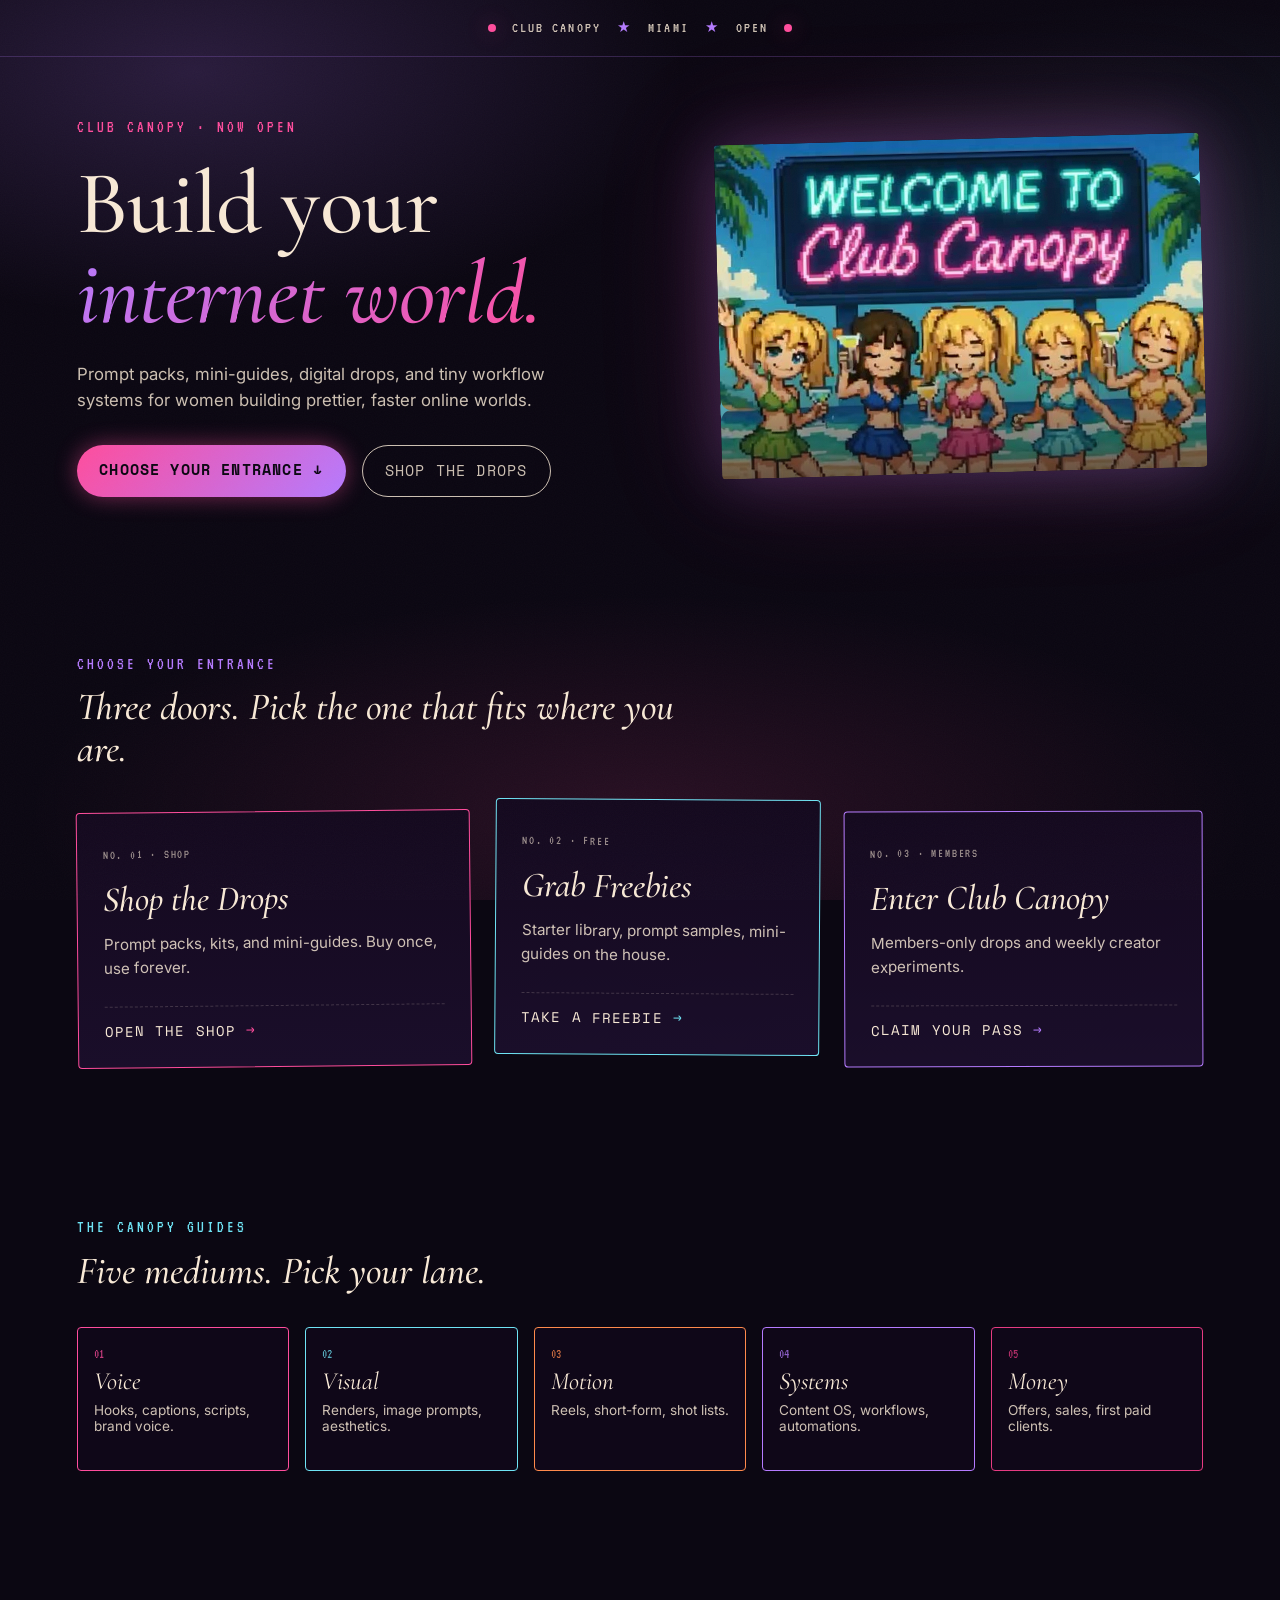
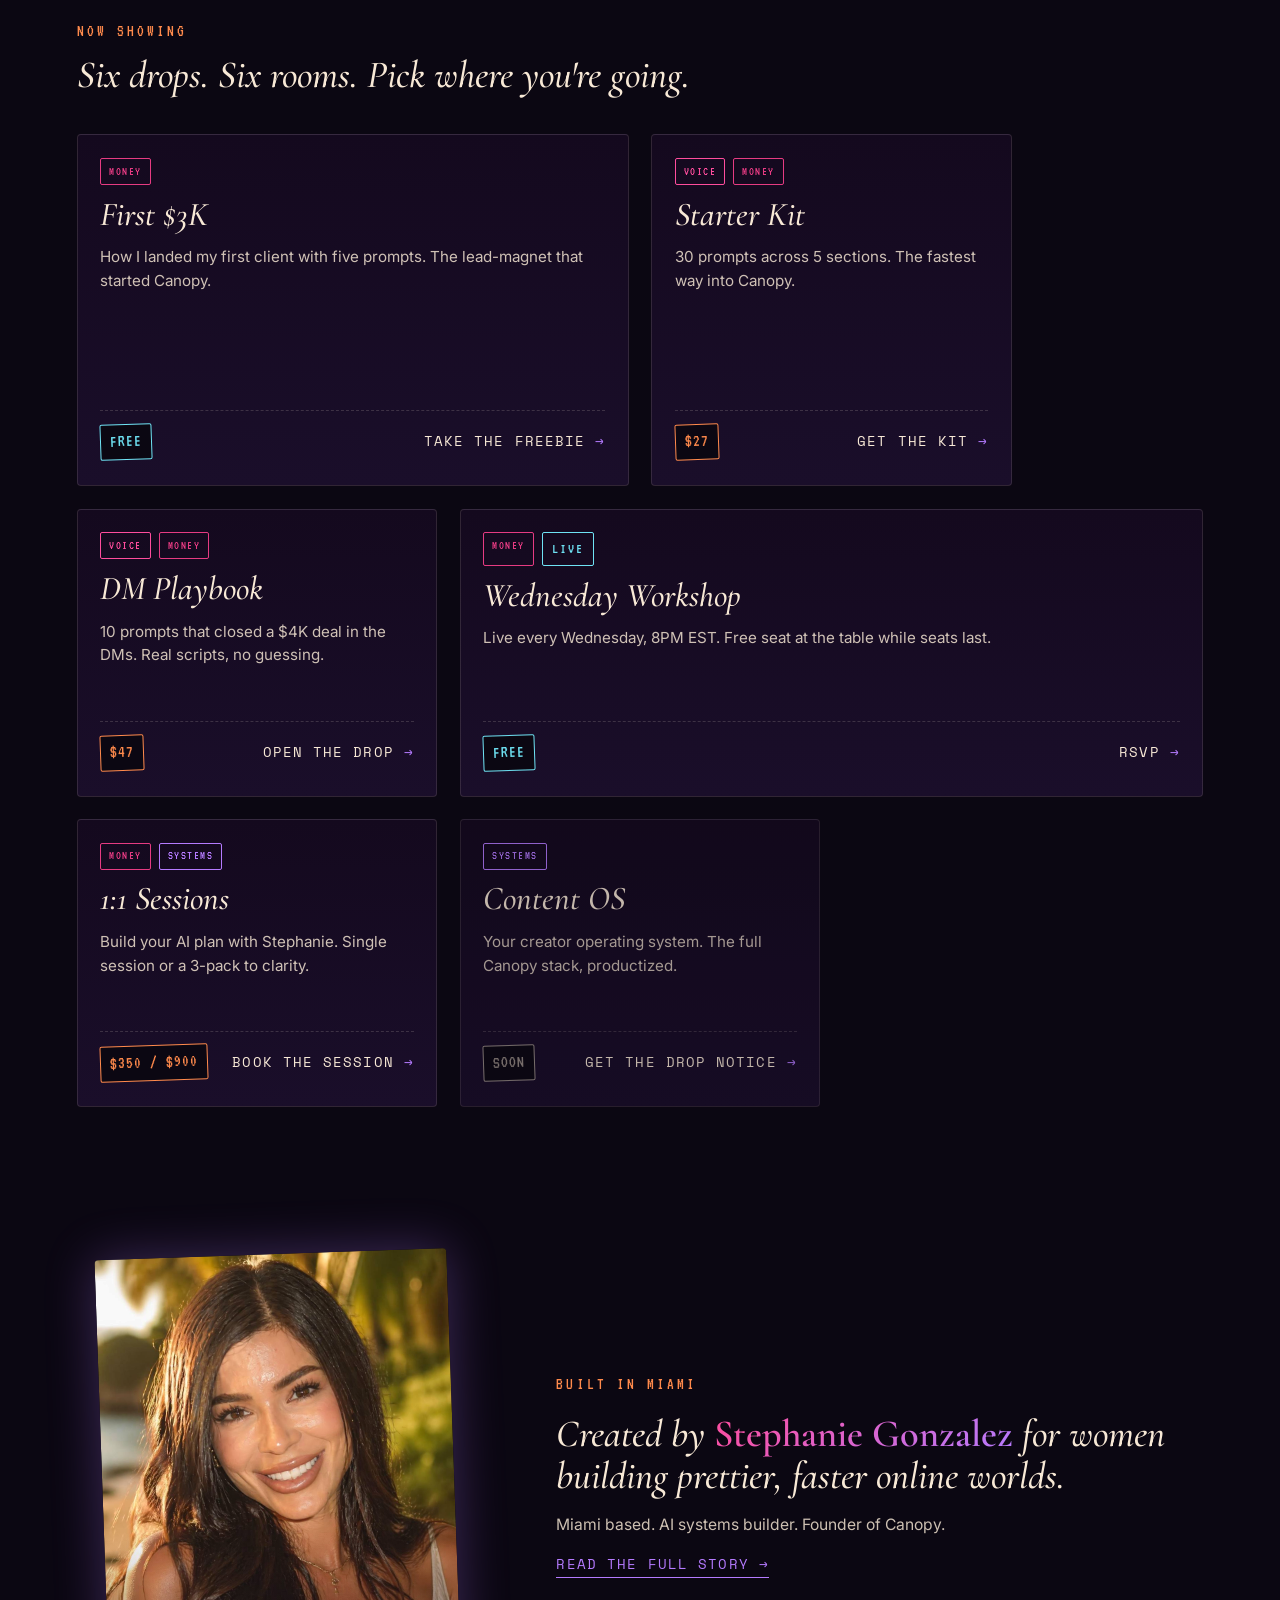
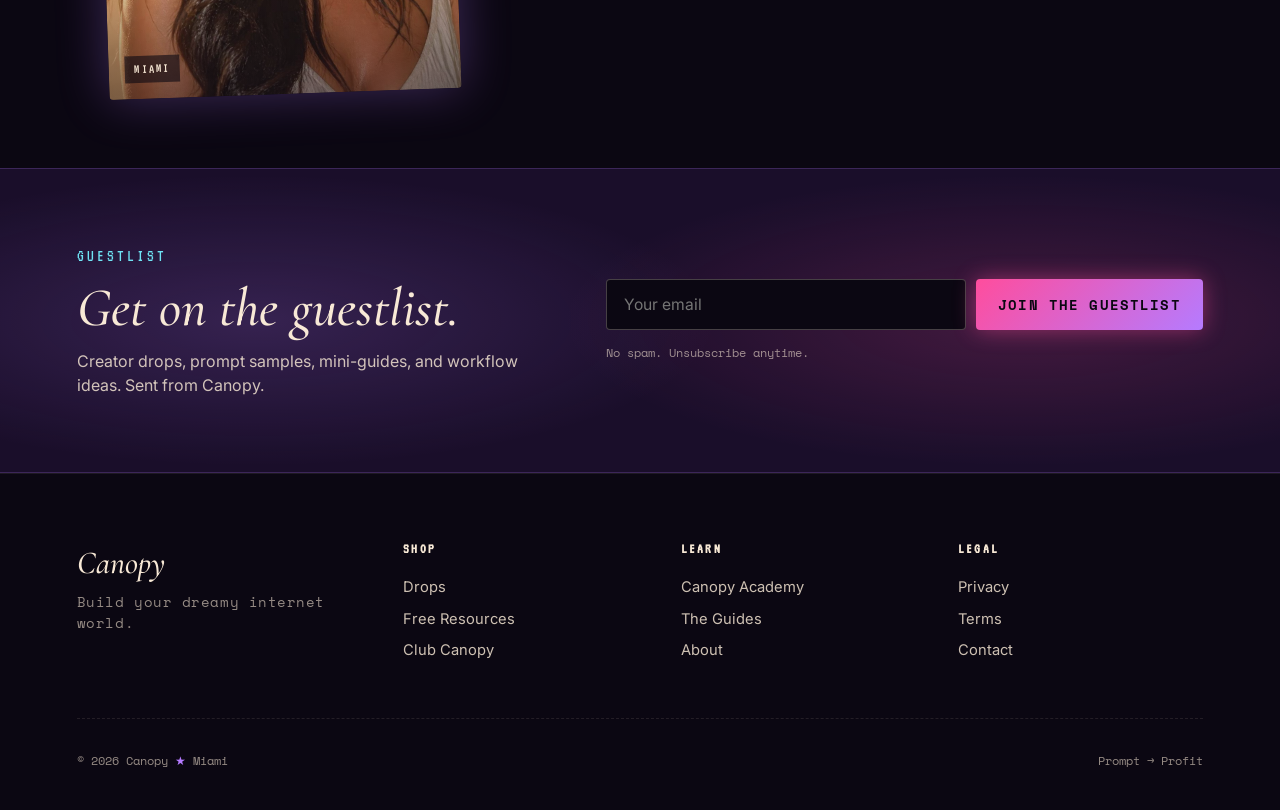
==== commit cfe84cf7: "Polish Club Canopy homepage implementation" ====
--- a/index.html
+++ b/index.html
@@ -34,7 +34,7 @@
         Prompt packs, mini-guides, digital drops, and tiny workflow systems for women building prettier, faster online worlds.
       </p>
       <div class="hero-ctas">
-        <a class="cta cta--primary" href="#doors">Choose Your Entrance ▾</a>
+        <a class="cta cta--primary" href="#doors">Choose Your Entrance ↓</a>
         <a class="cta cta--ghost" href="#drops">Shop the Drops</a>
       </div>
     </div>
@@ -130,7 +130,7 @@
         <p class="drop-line">How I landed my first client with five prompts. The lead-magnet that started Canopy.</p>
         <div class="drop-foot">
           <span class="drop-price free">FREE</span>
-          <a class="drop-cta" href="#" data-link="kit-first3k">Take the Freebie</a>
+          <a class="drop-cta" href="#guestlist" data-link="kit-first3k">Take the Freebie</a>
         </div>
       </article>
 
@@ -143,7 +143,7 @@
         <p class="drop-line">30 prompts across 5 sections. The fastest way into Canopy.</p>
         <div class="drop-foot">
           <span class="drop-price">$27</span>
-          <a class="drop-cta" href="#" data-link="stripe-starter">Get the Kit</a>
+          <a class="drop-cta" href="#guestlist" data-link="stripe-starter">Get the Kit</a>
         </div>
       </article>
 
@@ -156,7 +156,7 @@
         <p class="drop-line">10 prompts that closed a $4K deal in the DMs. Real scripts, no guessing.</p>
         <div class="drop-foot">
           <span class="drop-price">$47</span>
-          <a class="drop-cta" href="#" data-link="stripe-dm">Open the Drop</a>
+          <a class="drop-cta" href="#guestlist" data-link="stripe-dm">Open the Drop</a>
         </div>
       </article>
 
@@ -169,7 +169,7 @@
         <p class="drop-line">Live every Wednesday, 8PM EST. Free seat at the table while seats last.</p>
         <div class="drop-foot">
           <span class="drop-price free">FREE</span>
-          <a class="drop-cta" href="#" data-link="kit-workshop">RSVP</a>
+          <a class="drop-cta" href="#guestlist" data-link="kit-workshop">RSVP</a>
         </div>
       </article>
 
@@ -182,7 +182,7 @@
         <p class="drop-line">Build your AI plan with Stephanie. Single session or a 3-pack to clarity.</p>
         <div class="drop-foot">
           <span class="drop-price">$350 / $900</span>
-          <a class="drop-cta" href="#" data-link="cal-1on1">Book the Session</a>
+          <a class="drop-cta" href="#guestlist" data-link="cal-1on1">Book the Session</a>
         </div>
       </article>
 
@@ -194,7 +194,7 @@
         <p class="drop-line">Your creator operating system. The full Canopy stack, productized.</p>
         <div class="drop-foot">
           <span class="drop-price soon">SOON</span>
-          <a class="drop-cta" href="#" data-link="kit-contentos">Get the Drop Notice</a>
+          <a class="drop-cta" href="#guestlist" data-link="kit-contentos">Get the Drop Notice</a>
         </div>
       </article>
 
@@ -203,9 +203,10 @@
 
   <!-- 5. FOUNDER SIGNAL -->
   <section class="founder" id="founder">
-    <div class="founder-photo" aria-label="Stephanie Gonzalez, founder of Canopy">
-      sg
-    </div>
+    <figure class="founder-photo">
+      <img src="./assets/stephanie-founder.jpg" alt="Stephanie Gonzalez, founder of Canopy">
+      <figcaption>MIAMI</figcaption>
+    </figure>
     <div class="founder-text">
       <span class="eyebrow" style="color: var(--sunset)">Built in Miami</span>
       <p class="founder-line">
@@ -214,7 +215,7 @@
       <p class="founder-sub">
         Miami based. AI systems builder. Founder of Canopy.
       </p>
-      <a class="founder-cta" href="#">Read the full story →</a>
+      <a class="founder-cta" href="#founder">Read the full story →</a>
     </div>
   </section>
 
@@ -260,7 +261,7 @@
     <div class="footer-col">
       <h5>Learn</h5>
       <ul>
-        <li><a href="#">Canopy Academy</a></li>
+        <li><a href="#guestlist">Canopy Academy</a></li>
         <li><a href="#guides">The Guides</a></li>
         <li><a href="#founder">About</a></li>
       </ul>
@@ -269,8 +270,8 @@
     <div class="footer-col">
       <h5>Legal</h5>
       <ul>
-        <li><a href="#">Privacy</a></li>
-        <li><a href="#">Terms</a></li>
+        <li><a href="mailto:meetcanopy@gmail.com?subject=Canopy%20Privacy">Privacy</a></li>
+        <li><a href="mailto:meetcanopy@gmail.com?subject=Canopy%20Terms">Terms</a></li>
         <li><a href="mailto:meetcanopy@gmail.com">Contact</a></li>
       </ul>
     </div>
--- a/style.css
+++ b/style.css
@@ -21,8 +21,8 @@
 
   /* Cream / text */
   --cream: #F8E9D6;
-  --cream-dim: rgba(248, 233, 214, 0.72);
-  --cream-faint: rgba(248, 233, 214, 0.4);
+  --cream-dim: rgba(248, 233, 214, 0.82);
+  --cream-faint: rgba(248, 233, 214, 0.58);
 
   /* Glows */
   --glow-pink-soft: 0 0 22px rgba(255, 77, 157, 0.45);
@@ -155,7 +155,7 @@
 }
 
 /* Section spacing */
-section { padding: 5.5rem 6vw; position: relative; }
+section { padding: 4.6rem 6vw; position: relative; }
 @media (max-width: 720px) { section { padding: 4rem 5vw; } }
 
 /* ============================================
@@ -191,8 +191,8 @@
   grid-template-columns: 1.1fr 0.9fr;
   gap: 3rem;
   align-items: center;
-  padding-top: 4rem;
-  padding-bottom: 6rem;
+  padding-top: 3.6rem;
+  padding-bottom: 5rem;
 }
 .hero-text { max-width: 36rem; }
 .hero-headline {
@@ -220,7 +220,7 @@
 .hero-ctas { display: flex; gap: 1rem; flex-wrap: wrap; }
 .hero-image {
   position: relative;
-  aspect-ratio: 4 / 5;
+  aspect-ratio: 16 / 11;
   border-radius: 4px;
   overflow: hidden;
   box-shadow:
@@ -229,7 +229,7 @@
   transform: rotate(-1.5deg);
 }
 .hero-image img {
-  width: 100%; height: 100%; object-fit: cover;
+  width: 100%; height: 100%; object-fit: cover; object-position: center;
 }
 .hero-image::after {
   content: "";
@@ -285,22 +285,8 @@
   gap: 1rem;
   min-height: 16rem;
 }
-.ticket::before {
-  content: "";
-  position: absolute;
-  left: -8px; top: 40%;
-  width: 16px; height: 16px;
-  border-radius: 50%;
-  background: var(--ink-deep);
-}
-.ticket::after {
-  content: "";
-  position: absolute;
-  right: -8px; top: 40%;
-  width: 16px; height: 16px;
-  border-radius: 50%;
-  background: var(--ink-deep);
-}
+.ticket::before,
+.ticket::after { content: none; }
 .ticket--shop  { border-color: var(--pink-hot); transform: rotate(-0.6deg); }
 .ticket--free  { border-color: var(--aqua); transform: translateY(-12px) rotate(0.4deg); }
 .ticket--club  { border-color: var(--violet-glow); transform: rotate(-0.2deg); }
@@ -542,24 +528,27 @@
   position: relative;
   aspect-ratio: 4 / 5;
   max-width: 22rem;
-  background:
-    radial-gradient(circle at 30% 30%, rgba(255, 179, 209, 0.6), transparent 60%),
-    linear-gradient(135deg, var(--violet), var(--magenta));
   border-radius: 4px;
   transform: rotate(-2deg);
   box-shadow: 0 0 50px rgba(181, 123, 255, 0.3);
-  display: flex;
-  align-items: center;
-  justify-content: center;
-  font-family: var(--display);
-  font-style: italic;
-  font-weight: 500;
-  font-size: 5rem;
-  color: var(--cream);
-  letter-spacing: -0.04em;
-}
-.founder-photo::before {
-  content: "MIAMI";
+  overflow: hidden;
+  margin: 0;
+}
+.founder-photo img {
+  width: 100%;
+  height: 100%;
+  object-fit: cover;
+  object-position: center;
+  filter: saturate(1.02) contrast(1.03);
+}
+.founder-photo::after {
+  content: "";
+  position: absolute;
+  inset: 0;
+  background: linear-gradient(180deg, transparent 62%, rgba(11, 7, 18, 0.48));
+  pointer-events: none;
+}
+.founder-photo figcaption {
   position: absolute;
   bottom: 1rem; left: 1rem;
   font-family: var(--pixel);
@@ -568,6 +557,7 @@
   color: var(--cream);
   background: rgba(11, 7, 18, 0.6);
   padding: 0.2rem 0.6rem;
+  z-index: 1;
 }
 .founder-text { display: flex; flex-direction: column; gap: 1rem; }
 .founder-line {
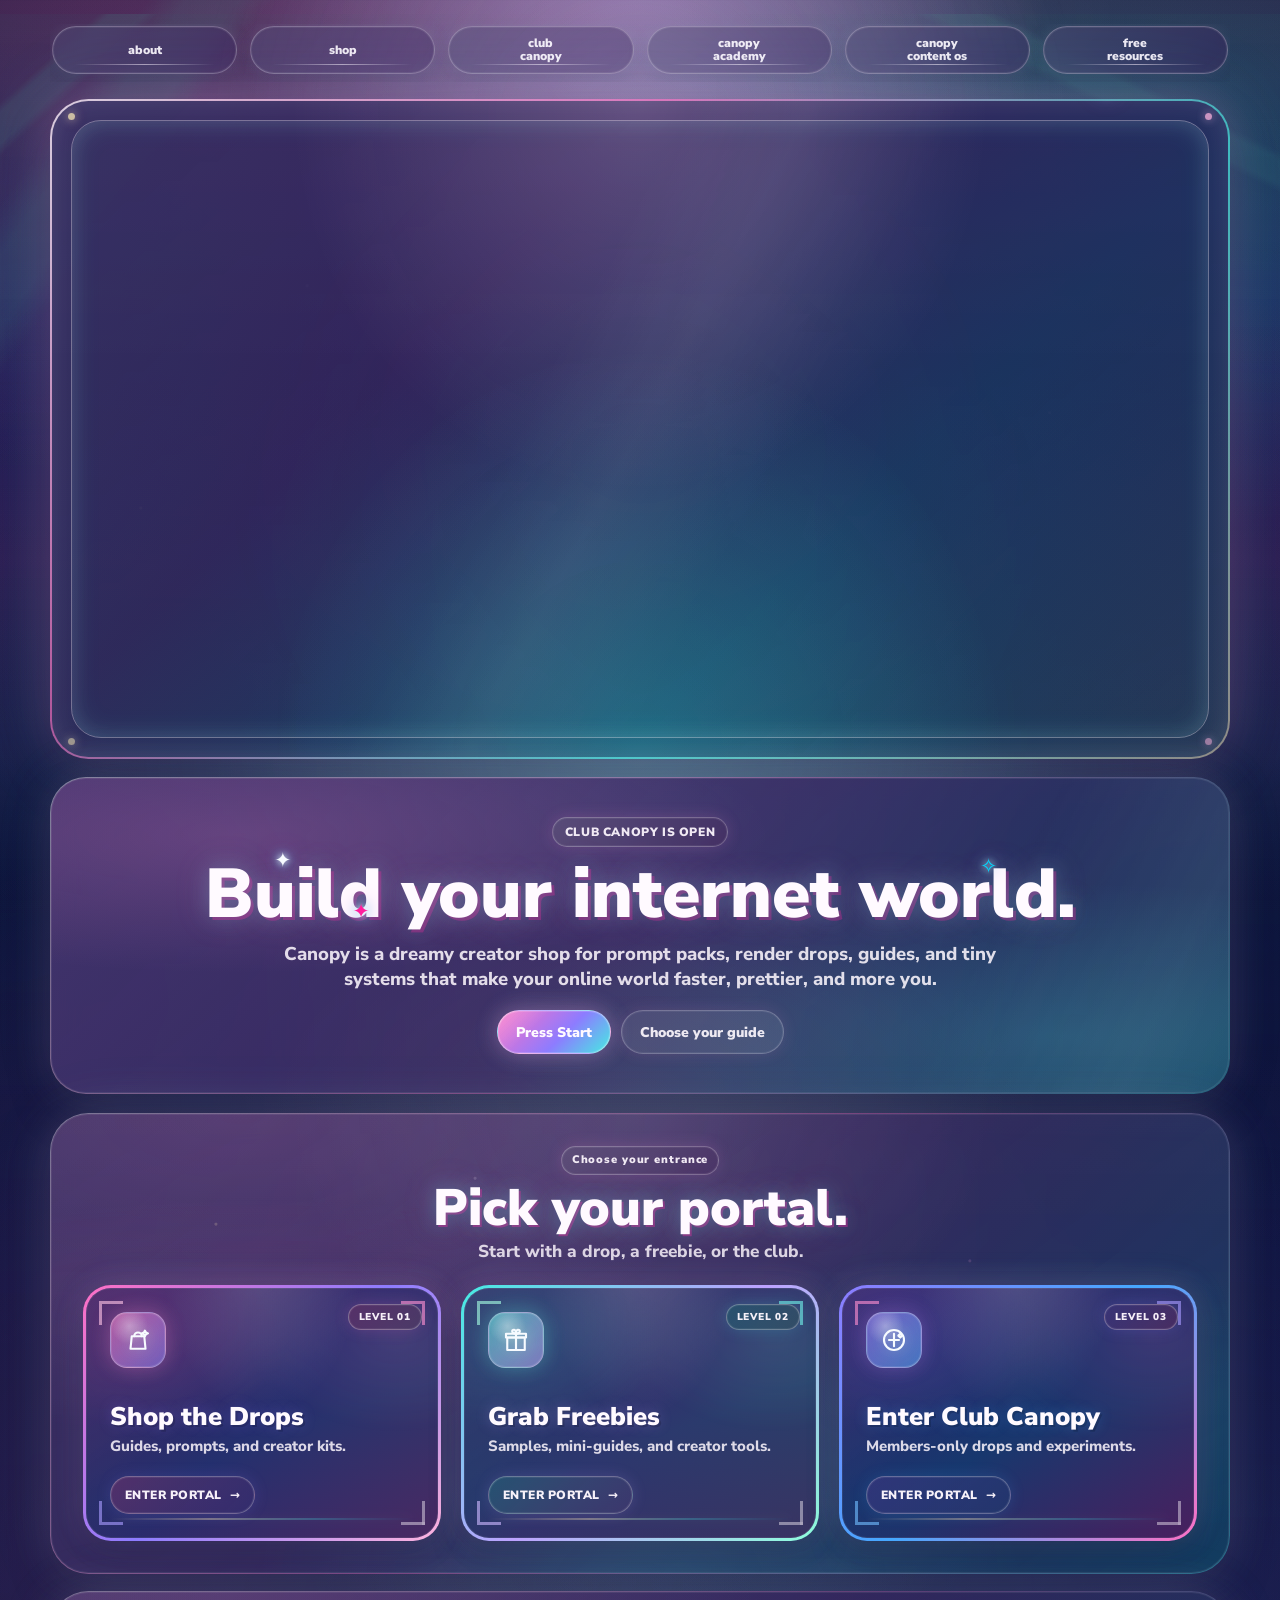
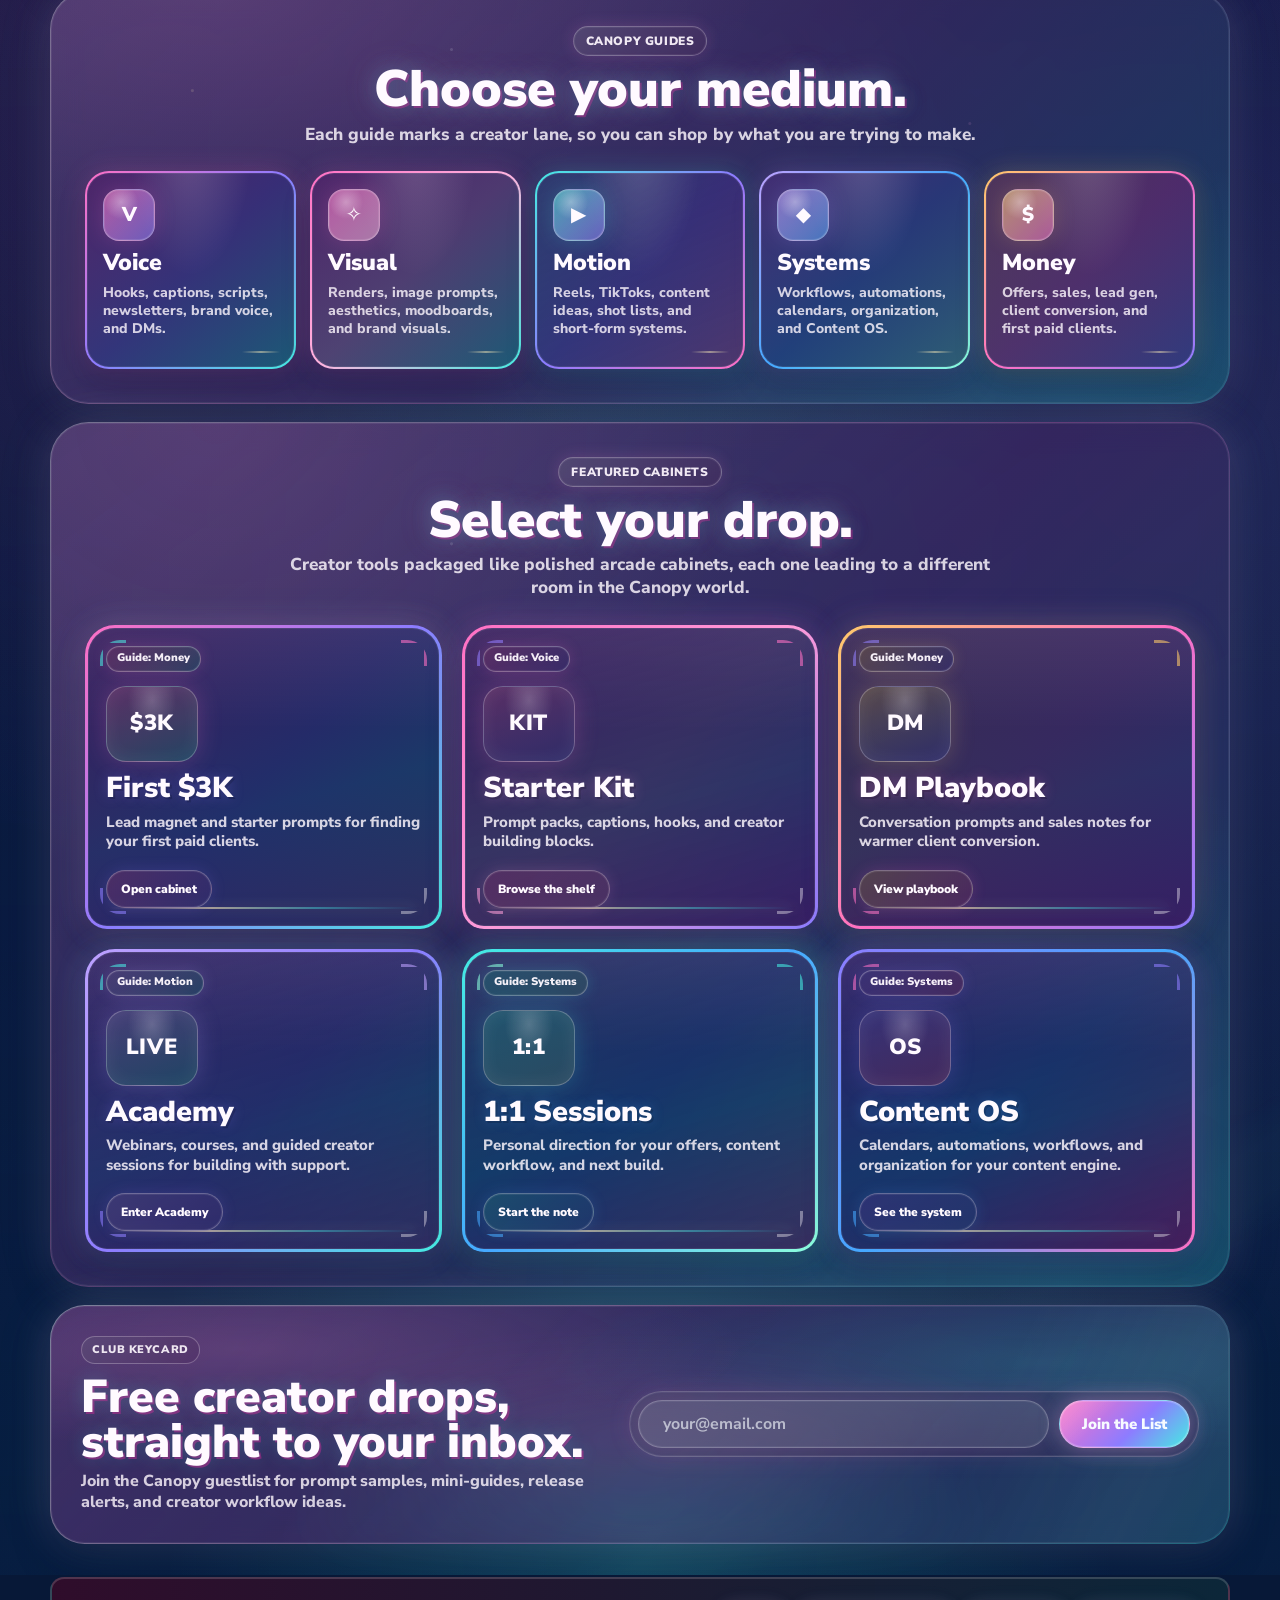
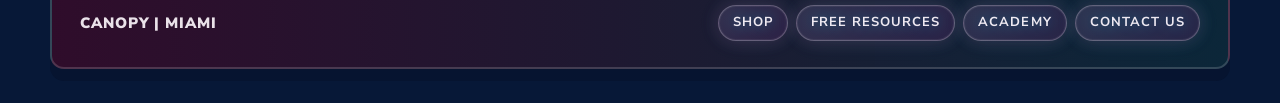
==== commit 4c54ae34: "Restore live Club Canopy arcade site" ====
--- a/index.html
+++ b/index.html
@@ -1,287 +1,233 @@
-<!doctype html>
+<!DOCTYPE html>
 <html lang="en">
 <head>
-  <meta charset="utf-8">
-  <meta name="viewport" content="width=device-width, initial-scale=1">
-  <title>Canopy · Build your internet world</title>
-  <meta name="description" content="Club Canopy. Prompt packs, mini-guides, digital drops, and tiny workflow systems for women building prettier, faster online worlds.">
-  <link rel="preconnect" href="https://fonts.googleapis.com">
-  <link rel="preconnect" href="https://fonts.gstatic.com" crossorigin>
-  <link href="https://fonts.googleapis.com/css2?family=Cormorant+Garamond:ital,wght@0,400;0,500;0,600;1,400;1,500;1,600&family=Inter:wght@400;500;600&family=Space+Mono:wght@400;700&family=VT323&display=swap" rel="stylesheet">
-  <link rel="stylesheet" href="./style.css">
+  <meta charset="UTF-8" />
+  <meta name="viewport" content="width=device-width, initial-scale=1.0" />
+  <title>Canopy - Creator Guides, Drops, and Club Canopy</title>
+  <meta name="description" content="Canopy is a dreamy creator shop for prompt packs, render drops, Academy sessions, Club Canopy, and creator systems." />
+  <meta property="og:title" content="Canopy - Build Your Internet World" />
+  <meta property="og:description" content="Enter Club Canopy, choose your medium, and browse creator drops, guides, freebies, Academy sessions, and Content OS tools." />
+  <meta property="og:image" content="stephanie-pixel-avatar.jpg" />
+  <meta property="og:type" content="website" />
+  <link rel="preconnect" href="https://fonts.googleapis.com" />
+  <link rel="preconnect" href="https://fonts.gstatic.com" crossorigin />
+  <link href="https://fonts.googleapis.com/css2?family=Nunito+Sans:wght@400;600;700;800;900&family=Righteous&display=swap" rel="stylesheet" />
+  <link rel="stylesheet" href="styles.css" />
 </head>
-<body>
-
-  <div class="grain" aria-hidden="true"></div>
-  <div class="shimmer" aria-hidden="true"></div>
-
-  <header class="marquee" role="banner">
-    <span class="bulb"></span>
-    <span>CLUB CANOPY</span>
-    <span class="star">★</span>
-    <span>MIAMI</span>
-    <span class="star">★</span>
-    <span>OPEN</span>
-    <span class="bulb"></span>
-  </header>
-
-  <!-- 1. HERO -->
-  <section class="hero" id="hero">
-    <div class="hero-text">
-      <span class="eyebrow">Club Canopy · Now Open</span>
-      <h1 class="hero-headline">Build your <em>internet world.</em></h1>
-      <p class="hero-sub">
-        Prompt packs, mini-guides, digital drops, and tiny workflow systems for women building prettier, faster online worlds.
-      </p>
-      <div class="hero-ctas">
-        <a class="cta cta--primary" href="#doors">Choose Your Entrance ↓</a>
-        <a class="cta cta--ghost" href="#drops">Shop the Drops</a>
-      </div>
-    </div>
-
-    <div class="hero-image">
-      <img src="./assets/club-canopy-girls.jpg" alt="The Canopy Guides standing under the club marquee">
-      <span class="hero-sparkle one">✦</span>
-      <span class="hero-sparkle two">✦</span>
-    </div>
-  </section>
-
-  <!-- 2. CHOOSE YOUR ENTRANCE -->
-  <section class="doors" id="doors">
-    <div class="doors-head">
-      <span class="eyebrow" style="color: var(--violet-glow)">Choose Your Entrance</span>
-      <p class="section-line">Three doors. Pick the one that fits where you are.</p>
-    </div>
-
-    <div class="doors-grid">
-      <a class="ticket ticket--shop" href="#drops">
-        <span class="ticket-stamp">No. 01 · Shop</span>
-        <h3 class="ticket-name">Shop the Drops</h3>
-        <p class="ticket-line">Prompt packs, kits, and mini-guides. Buy once, use forever.</p>
-        <span class="ticket-cta">Open the Shop</span>
-      </a>
-
-      <a class="ticket ticket--free" href="#drop-first3k">
-        <span class="ticket-stamp">No. 02 · Free</span>
-        <h3 class="ticket-name">Grab Freebies</h3>
-        <p class="ticket-line">Starter library, prompt samples, mini-guides on the house.</p>
-        <span class="ticket-cta">Take a Freebie</span>
-      </a>
-
-      <a class="ticket ticket--club" href="#guestlist">
-        <span class="ticket-stamp">No. 03 · Members</span>
-        <h3 class="ticket-name">Enter Club Canopy</h3>
-        <p class="ticket-line">Members-only drops and weekly creator experiments.</p>
-        <span class="ticket-cta">Claim Your Pass</span>
-      </a>
-    </div>
-  </section>
-
-  <!-- 3. THE CANOPY GUIDES -->
-  <section class="guides" id="guides">
-    <div class="guides-head">
-      <span class="eyebrow" style="color: var(--aqua)">The Canopy Guides</span>
-      <p class="section-line">Five mediums. Pick your lane.</p>
-    </div>
-
-    <div class="guides-row">
-      <button class="guide guide--voice" data-lane="voice">
-        <span class="guide-num">01</span>
-        <span class="guide-name">Voice</span>
-        <span class="guide-line">Hooks, captions, scripts, brand voice.</span>
-      </button>
-      <button class="guide guide--visual" data-lane="visual">
-        <span class="guide-num">02</span>
-        <span class="guide-name">Visual</span>
-        <span class="guide-line">Renders, image prompts, aesthetics.</span>
-      </button>
-      <button class="guide guide--motion" data-lane="motion">
-        <span class="guide-num">03</span>
-        <span class="guide-name">Motion</span>
-        <span class="guide-line">Reels, short-form, shot lists.</span>
-      </button>
-      <button class="guide guide--systems" data-lane="systems">
-        <span class="guide-num">04</span>
-        <span class="guide-name">Systems</span>
-        <span class="guide-line">Content OS, workflows, automations.</span>
-      </button>
-      <button class="guide guide--money" data-lane="money">
-        <span class="guide-num">05</span>
-        <span class="guide-name">Money</span>
-        <span class="guide-line">Offers, sales, first paid clients.</span>
-      </button>
-    </div>
-  </section>
-
-  <!-- 4. FEATURED DROPS -->
-  <section class="drops" id="drops">
-    <div class="drops-head">
-      <span class="eyebrow" style="color: var(--sunset)">Now Showing</span>
-      <p class="section-line">Six drops. Six rooms. Pick where you're going.</p>
-    </div>
-
-    <div class="drops-grid">
-
-      <article class="drop drop--feature" id="drop-first3k" data-lane="money">
-        <div class="drop-tags">
-          <span class="drop-tag money">Money</span>
-        </div>
-        <h3 class="drop-name">First $3K</h3>
-        <p class="drop-line">How I landed my first client with five prompts. The lead-magnet that started Canopy.</p>
-        <div class="drop-foot">
-          <span class="drop-price free">FREE</span>
-          <a class="drop-cta" href="#guestlist" data-link="kit-first3k">Take the Freebie</a>
-        </div>
-      </article>
-
-      <article class="drop" id="drop-starter" data-lane="voice money">
-        <div class="drop-tags">
-          <span class="drop-tag voice">Voice</span>
-          <span class="drop-tag money">Money</span>
-        </div>
-        <h3 class="drop-name">Starter Kit</h3>
-        <p class="drop-line">30 prompts across 5 sections. The fastest way into Canopy.</p>
-        <div class="drop-foot">
-          <span class="drop-price">$27</span>
-          <a class="drop-cta" href="#guestlist" data-link="stripe-starter">Get the Kit</a>
-        </div>
-      </article>
-
-      <article class="drop" id="drop-dm" data-lane="voice money">
-        <div class="drop-tags">
-          <span class="drop-tag voice">Voice</span>
-          <span class="drop-tag money">Money</span>
-        </div>
-        <h3 class="drop-name">DM Playbook</h3>
-        <p class="drop-line">10 prompts that closed a $4K deal in the DMs. Real scripts, no guessing.</p>
-        <div class="drop-foot">
-          <span class="drop-price">$47</span>
-          <a class="drop-cta" href="#guestlist" data-link="stripe-dm">Open the Drop</a>
-        </div>
-      </article>
-
-      <article class="drop drop--wide" id="drop-workshop" data-lane="money">
-        <div class="drop-tags">
-          <span class="drop-tag money">Money</span>
-          <span class="pixel-tag" style="color: var(--aqua); border-color: var(--aqua)">LIVE</span>
-        </div>
-        <h3 class="drop-name">Wednesday Workshop</h3>
-        <p class="drop-line">Live every Wednesday, 8PM EST. Free seat at the table while seats last.</p>
-        <div class="drop-foot">
-          <span class="drop-price free">FREE</span>
-          <a class="drop-cta" href="#guestlist" data-link="kit-workshop">RSVP</a>
-        </div>
-      </article>
-
-      <article class="drop" id="drop-1on1" data-lane="money systems">
-        <div class="drop-tags">
-          <span class="drop-tag money">Money</span>
-          <span class="drop-tag systems">Systems</span>
-        </div>
-        <h3 class="drop-name">1:1 Sessions</h3>
-        <p class="drop-line">Build your AI plan with Stephanie. Single session or a 3-pack to clarity.</p>
-        <div class="drop-foot">
-          <span class="drop-price">$350 / $900</span>
-          <a class="drop-cta" href="#guestlist" data-link="cal-1on1">Book the Session</a>
-        </div>
-      </article>
-
-      <article class="drop drop--soon" id="drop-contentos" data-lane="systems">
-        <div class="drop-tags">
-          <span class="drop-tag systems">Systems</span>
-        </div>
-        <h3 class="drop-name">Content OS</h3>
-        <p class="drop-line">Your creator operating system. The full Canopy stack, productized.</p>
-        <div class="drop-foot">
-          <span class="drop-price soon">SOON</span>
-          <a class="drop-cta" href="#guestlist" data-link="kit-contentos">Get the Drop Notice</a>
-        </div>
-      </article>
-
-    </div>
-  </section>
-
-  <!-- 5. FOUNDER SIGNAL -->
-  <section class="founder" id="founder">
-    <figure class="founder-photo">
-      <img src="./assets/stephanie-founder.jpg" alt="Stephanie Gonzalez, founder of Canopy">
-      <figcaption>MIAMI</figcaption>
-    </figure>
-    <div class="founder-text">
-      <span class="eyebrow" style="color: var(--sunset)">Built in Miami</span>
-      <p class="founder-line">
-        Created by <strong>Stephanie Gonzalez</strong> for women building prettier, faster online worlds.
-      </p>
-      <p class="founder-sub">
-        Miami based. AI systems builder. Founder of Canopy.
-      </p>
-      <a class="founder-cta" href="#founder">Read the full story →</a>
-    </div>
-  </section>
-
-  <!-- 6. GUESTLIST -->
-  <section class="guestlist" id="guestlist">
-    <div class="guestlist-inner">
-      <div class="guestlist-head">
-        <span class="eyebrow" style="color: var(--aqua)">Guestlist</span>
-        <h2 class="guestlist-title">Get on the guestlist.</h2>
-        <p class="guestlist-sub">Creator drops, prompt samples, mini-guides, and workflow ideas. Sent from Canopy.</p>
-      </div>
-
-      <form class="guestlist-form" id="guestlist-form" novalidate>
-        <div class="guestlist-row">
-          <input class="guestlist-input" type="email" name="email" required placeholder="Your email" autocomplete="email">
-          <button class="guestlist-button" type="submit">Join the Guestlist</button>
-        </div>
-        <p class="guestlist-fine">No spam. Unsubscribe anytime.</p>
-      </form>
-
-      <p class="guestlist-success">
-        ✦ You're on the guestlist. The next drop lands in your inbox.
-      </p>
-    </div>
-  </section>
-
-  <!-- 7. FOOTER -->
-  <footer class="footer">
-    <div class="footer-brand">
-      <p class="logo">Canopy</p>
-      <p class="tagline">Build your dreamy internet world.</p>
-    </div>
-
-    <div class="footer-col">
-      <h5>Shop</h5>
-      <ul>
-        <li><a href="#drops">Drops</a></li>
-        <li><a href="#drop-first3k">Free Resources</a></li>
-        <li><a href="#guestlist">Club Canopy</a></li>
-      </ul>
-    </div>
-
-    <div class="footer-col">
-      <h5>Learn</h5>
-      <ul>
-        <li><a href="#guestlist">Canopy Academy</a></li>
-        <li><a href="#guides">The Guides</a></li>
-        <li><a href="#founder">About</a></li>
-      </ul>
-    </div>
-
-    <div class="footer-col">
-      <h5>Legal</h5>
-      <ul>
-        <li><a href="mailto:meetcanopy@gmail.com?subject=Canopy%20Privacy">Privacy</a></li>
-        <li><a href="mailto:meetcanopy@gmail.com?subject=Canopy%20Terms">Terms</a></li>
-        <li><a href="mailto:meetcanopy@gmail.com">Contact</a></li>
-      </ul>
-    </div>
-
-    <div class="footer-bottom">
-      <span>© 2026 Canopy <span class="footer-star">★</span> Miami</span>
-      <span>Prompt → Profit</span>
-    </div>
+<body class="home-page">
+  <main id="top" class="home-main">
+    <section class="landing-home" aria-label="Canopy homepage">
+      <nav class="landing-pill-nav" aria-label="Home navigation">
+        <a href="about.html">about</a>
+        <a href="shop.html">shop</a>
+        <a href="drop-club.html">club<br />canopy</a>
+        <a href="academy.html">canopy<br />academy</a>
+        <a href="content-os.html">canopy<br />content os</a>
+        <a href="resources.html">free<br />resources</a>
+      </nav>
+
+      <section class="club-hero" aria-labelledby="club-hero-title">
+        <div class="landing-showcase" aria-label="Welcome to Club Canopy pixel dancers">
+          <div class="landing-video-card">
+            <span class="frame-led led-top-left" aria-hidden="true"></span>
+            <span class="frame-led led-top-right" aria-hidden="true"></span>
+            <span class="frame-led led-bottom-left" aria-hidden="true"></span>
+            <span class="frame-led led-bottom-right" aria-hidden="true"></span>
+            <span class="video-sparkle sparkle-one" aria-hidden="true">✦</span>
+            <span class="video-sparkle sparkle-two" aria-hidden="true">✧</span>
+            <span class="video-sparkle sparkle-three" aria-hidden="true">✦</span>
+            <video class="landing-video" src="canopy-hero-dancers.mp4" autoplay muted loop playsinline preload="auto" aria-label="Welcome to Club Canopy pixel dancers"></video>
+          </div>
+        </div>
+
+        <div class="club-hero-card">
+          <span class="club-kicker">Club Canopy is open</span>
+          <div class="headline-wrap">
+            <span class="headline-twinkle twinkle-a" aria-hidden="true">✦</span>
+            <span class="headline-twinkle twinkle-b" aria-hidden="true">✧</span>
+            <span class="headline-twinkle twinkle-c" aria-hidden="true">✦</span>
+            <h1 id="club-hero-title">Build your internet world.</h1>
+          </div>
+          <p>Canopy is a dreamy creator shop for prompt packs, render drops, guides, and tiny systems that make your online world faster, prettier, and more you.</p>
+          <div class="hero-actions" aria-label="Hero actions">
+            <a class="soft-start" href="#entrance">Press Start</a>
+            <a class="ghost-link" href="#guides">Choose your guide</a>
+          </div>
+        </div>
+      </section>
+
+      <section class="start-here" id="entrance" aria-labelledby="start-here-title">
+        <div class="start-here-heading">
+          <span>Choose your entrance</span>
+          <h2 id="start-here-title">Pick your portal.</h2>
+          <p>Start with a drop, a freebie, or the club.</p>
+        </div>
+        <div class="start-here-grid">
+          <a class="start-card portal-tile" href="shop.html">
+            <span class="portal-status">LEVEL 01</span>
+            <span class="portal-corners" aria-hidden="true"></span>
+            <span class="portal-badge" aria-hidden="true">
+              <svg viewBox="0 0 24 24">
+                <path d="M7 9h10l1 10H6L7 9Z" />
+                <path d="M9 9a3 3 0 0 1 6 0" />
+                <path d="M17.5 4.5 18.4 6l1.6.7-1.6.7-.9 1.6-.8-1.6-1.7-.7 1.7-.7.8-1.5Z" />
+              </svg>
+            </span>
+            <span class="portal-text">
+              <strong>Shop the Drops</strong>
+              <span>Guides, prompts, and creator kits.</span>
+            </span>
+            <span class="portal-cta">Enter Portal <span aria-hidden="true">&rarr;</span></span>
+          </a>
+          <a class="start-card portal-tile" href="resources.html">
+            <span class="portal-status">LEVEL 02</span>
+            <span class="portal-corners" aria-hidden="true"></span>
+            <span class="portal-badge" aria-hidden="true">
+              <svg viewBox="0 0 24 24">
+                <path d="M5 10h14v10H5V10Z" />
+                <path d="M4 7h16v3H4V7Z" />
+                <path d="M12 7v13" />
+                <path d="M12 7c-3.2 0-4.2-3.2-1.6-3.2C11.8 3.8 12 7 12 7Z" />
+                <path d="M12 7c3.2 0 4.2-3.2 1.6-3.2C12.2 3.8 12 7 12 7Z" />
+              </svg>
+            </span>
+            <span class="portal-text">
+              <strong>Grab Freebies</strong>
+              <span>Samples, mini-guides, and creator tools.</span>
+            </span>
+            <span class="portal-cta">Enter Portal <span aria-hidden="true">&rarr;</span></span>
+          </a>
+          <a class="start-card portal-tile" href="drop-club.html">
+            <span class="portal-status">LEVEL 03</span>
+            <span class="portal-corners" aria-hidden="true"></span>
+            <span class="portal-badge" aria-hidden="true">
+              <svg viewBox="0 0 24 24">
+                <path d="M12 4a8 8 0 1 0 0 16 8 8 0 0 0 0-16Z" />
+                <path d="M12 7v10" />
+                <path d="M8 12h8" />
+                <path d="M15.5 8.5 17 7l1.5 1.5L17 10l-1.5-1.5Z" />
+              </svg>
+            </span>
+            <span class="portal-text">
+              <strong>Enter Club Canopy</strong>
+              <span>Members-only drops and experiments.</span>
+            </span>
+            <span class="portal-cta">Enter Portal <span aria-hidden="true">&rarr;</span></span>
+          </a>
+        </div>
+      </section>
+
+      <section class="guide-room" id="guides" aria-labelledby="guide-room-title">
+        <div class="guide-heading">
+          <span>Canopy Guides</span>
+          <h2 id="guide-room-title">Choose your medium.</h2>
+          <p>Each guide marks a creator lane, so you can shop by what you are trying to make.</p>
+        </div>
+        <div class="guide-grid" aria-label="Canopy guide categories">
+          <a class="guide-card voice" href="shop.html">
+            <span class="guide-stamp" aria-hidden="true">V</span>
+            <strong>Voice</strong>
+            <span>Hooks, captions, scripts, newsletters, brand voice, and DMs.</span>
+          </a>
+          <a class="guide-card visual" href="shop.html">
+            <span class="guide-stamp" aria-hidden="true">✧</span>
+            <strong>Visual</strong>
+            <span>Renders, image prompts, aesthetics, moodboards, and brand visuals.</span>
+          </a>
+          <a class="guide-card motion" href="resources.html">
+            <span class="guide-stamp" aria-hidden="true">▶</span>
+            <strong>Motion</strong>
+            <span>Reels, TikToks, content ideas, shot lists, and short-form systems.</span>
+          </a>
+          <a class="guide-card systems" href="content-os.html">
+            <span class="guide-stamp" aria-hidden="true">◆</span>
+            <strong>Systems</strong>
+            <span>Workflows, automations, calendars, organization, and Content OS.</span>
+          </a>
+          <a class="guide-card money" href="academy.html">
+            <span class="guide-stamp" aria-hidden="true">$</span>
+            <strong>Money</strong>
+            <span>Offers, sales, lead gen, client conversion, and first paid clients.</span>
+          </a>
+        </div>
+      </section>
+
+      <section class="featured-cabinets" id="drops" aria-labelledby="featured-cabinets-title">
+        <div class="cabinet-heading">
+          <span>Featured cabinets</span>
+          <h2 id="featured-cabinets-title">Select your drop.</h2>
+          <p>Creator tools packaged like polished arcade cabinets, each one leading to a different room in the Canopy world.</p>
+        </div>
+        <div class="cabinet-grid">
+          <a class="drop-cabinet cyan" href="resources.html">
+            <span class="cabinet-label">Guide: Money</span>
+            <span class="cabinet-screen" aria-hidden="true">$3K</span>
+            <strong>First $3K</strong>
+            <span>Lead magnet and starter prompts for finding your first paid clients.</span>
+            <em>Open cabinet</em>
+          </a>
+          <a class="drop-cabinet pink" href="shop.html">
+            <span class="cabinet-label">Guide: Voice</span>
+            <span class="cabinet-screen" aria-hidden="true">KIT</span>
+            <strong>Starter Kit</strong>
+            <span>Prompt packs, captions, hooks, and creator building blocks.</span>
+            <em>Browse the shelf</em>
+          </a>
+          <a class="drop-cabinet gold" href="shop.html">
+            <span class="cabinet-label">Guide: Money</span>
+            <span class="cabinet-screen" aria-hidden="true">DM</span>
+            <strong>DM Playbook</strong>
+            <span>Conversation prompts and sales notes for warmer client conversion.</span>
+            <em>View playbook</em>
+          </a>
+          <a class="drop-cabinet violet" href="academy.html">
+            <span class="cabinet-label">Guide: Motion</span>
+            <span class="cabinet-screen" aria-hidden="true">LIVE</span>
+            <strong>Academy</strong>
+            <span>Webinars, courses, and guided creator sessions for building with support.</span>
+            <em>Enter Academy</em>
+          </a>
+          <a class="drop-cabinet aqua" href="contact.html">
+            <span class="cabinet-label">Guide: Systems</span>
+            <span class="cabinet-screen" aria-hidden="true">1:1</span>
+            <strong>1:1 Sessions</strong>
+            <span>Personal direction for your offers, content workflow, and next build.</span>
+            <em>Start the note</em>
+          </a>
+          <a class="drop-cabinet lavender" href="content-os.html">
+            <span class="cabinet-label">Guide: Systems</span>
+            <span class="cabinet-screen" aria-hidden="true">OS</span>
+            <strong>Content OS</strong>
+            <span>Calendars, automations, workflows, and organization for your content engine.</span>
+            <em>See the system</em>
+          </a>
+        </div>
+      </section>
+
+      <section class="landing-guest" aria-labelledby="guest-list-title">
+        <div class="landing-guest-copy">
+          <h2 id="guest-list-title">Free creator drops, straight to your inbox.</h2>
+          <p>Join the Canopy guestlist for prompt samples, mini-guides, release alerts, and creator workflow ideas.</p>
+        </div>
+        <form class="landing-signup" action="https://canopy-2.kit.com/prompt-like-a-pro" method="get" target="_blank" rel="noopener">
+          <label class="sr-only" for="email">Email address</label>
+          <input id="email" name="email_address" type="email" placeholder="your@email.com" required />
+          <button type="submit">Join the List</button>
+        </form>
+      </section>
+    </section>
+  </main>
+
+  <footer class="footer home-footer">
+    <p>CANOPY | MIAMI</p>
+    <nav aria-label="Footer navigation">
+      <a href="shop.html">Shop</a>
+      <a href="resources.html">Free resources</a>
+      <a href="academy.html">Academy</a>
+      <a href="contact.html">Contact us</a>
+    </nav>
   </footer>
 
-  <script src="./script.js"></script>
+  <script src="script.js"></script>
 </body>
 </html>
--- a/styles.css
+++ b/styles.css
@@ -0,0 +1,7166 @@
+:root {
+  --ink: #050817;
+  --night: #061a3d;
+  --midnight: #12051f;
+  --paper: #f7fbff;
+  --cream: #dff9ff;
+  --pink: #ff55b8;
+  --hot-pink: #ff1f9d;
+  --lilac: #9f7cff;
+  --purple: #3924b8;
+  --blue: #00d9ff;
+  --mint: #27f1dc;
+  --lime: #8dfcff;
+  --banana: #f8fbff;
+  --sunset: #ff6b8c;
+  --muted: #5d6887;
+  --line: rgba(0, 217, 255, 0.26);
+  --card-line: rgba(5, 8, 23, 0.14);
+  --shadow: 0 18px 0 rgba(0, 0, 0, 0.22), 0 28px 70px rgba(0, 217, 255, 0.18);
+  --radius: 14px;
+}
+
+* {
+  box-sizing: border-box;
+}
+
+html {
+  scroll-behavior: smooth;
+  min-height: 100%;
+  background: #071837;
+}
+
+body {
+  margin: 0;
+  min-height: 100%;
+  color: var(--paper);
+  font-family: "Nunito Sans", "Trebuchet MS", system-ui, sans-serif;
+  line-height: 1.5;
+  background:
+    linear-gradient(rgba(0, 217, 255, 0.055) 1px, transparent 1px),
+    linear-gradient(90deg, rgba(0, 217, 255, 0.045) 1px, transparent 1px),
+    radial-gradient(ellipse at 16% 8%, rgba(0, 217, 255, 0.44), transparent 30%),
+    radial-gradient(ellipse at 86% 9%, rgba(255, 31, 157, 0.42), transparent 30%),
+    radial-gradient(ellipse at 78% 86%, rgba(39, 241, 220, 0.18), transparent 32%),
+    linear-gradient(180deg, #03112c 0%, #061a3d 42%, #14061f 78%, #06132d 100%);
+  background-size: 24px 24px, 24px 24px, auto, auto, auto, auto;
+  background-attachment: fixed;
+}
+
+body::before {
+  content: "";
+  position: fixed;
+  inset: 0;
+  z-index: -1;
+  pointer-events: none;
+  border: 12px solid transparent;
+  border-image: linear-gradient(135deg, var(--blue), var(--hot-pink), var(--paper), var(--blue)) 1;
+}
+
+body.menu-open {
+  overflow: hidden;
+}
+
+a {
+  color: inherit;
+  text-decoration: none;
+}
+
+img {
+  display: block;
+  max-width: 100%;
+}
+
+.sr-only {
+  position: absolute;
+  width: 1px;
+  height: 1px;
+  padding: 0;
+  overflow: hidden;
+  clip: rect(0, 0, 0, 0);
+  white-space: nowrap;
+  border: 0;
+}
+
+h1,
+h2,
+h3,
+p {
+  margin-top: 0;
+}
+
+h1 {
+  margin-bottom: 22px;
+  font-family: "Righteous", "Trebuchet MS", system-ui, sans-serif;
+  font-size: clamp(50px, 7vw, 86px);
+  font-weight: 400;
+  line-height: 0.98;
+  letter-spacing: 0;
+  text-wrap: balance;
+}
+
+h1 span {
+  display: block;
+  color: var(--blue);
+  text-shadow: 0 0 18px rgba(0, 217, 255, 0.55), 3px 3px 0 rgba(255, 31, 157, 0.72);
+}
+
+h2 {
+  margin-bottom: 18px;
+  font-family: "Righteous", "Trebuchet MS", system-ui, sans-serif;
+  font-size: clamp(34px, 4.7vw, 56px);
+  font-weight: 400;
+  line-height: 1.04;
+  letter-spacing: 0;
+  text-wrap: balance;
+}
+
+h3 {
+  margin-bottom: 10px;
+  font-size: 25px;
+  line-height: 1.1;
+  font-weight: 800;
+}
+
+.top-strip {
+  display: flex;
+  justify-content: center;
+  align-items: center;
+  gap: 18px;
+  padding: 11px 20px;
+  color: var(--paper);
+  background:
+    linear-gradient(90deg, rgba(0, 217, 255, 0.2), rgba(255, 31, 157, 0.2), rgba(0, 217, 255, 0.14)),
+    var(--ink);
+  border-bottom: 2px solid rgba(39, 217, 255, 0.45);
+  font-size: 14px;
+  font-weight: 800;
+  text-shadow: 0 0 12px rgba(39, 217, 255, 0.55);
+}
+
+.top-strip span,
+.section-kicker,
+.offer-tag,
+.prompt-label {
+  font-family: "Nunito Sans", "Trebuchet MS", system-ui, sans-serif;
+  text-transform: uppercase;
+  letter-spacing: 0.08em;
+}
+
+.top-strip a {
+  color: var(--blue);
+  text-decoration: underline;
+  text-underline-offset: 4px;
+}
+
+.site-nav {
+  position: sticky;
+  top: 0;
+  z-index: 20;
+  display: flex;
+  justify-content: space-between;
+  align-items: center;
+  width: min(1180px, calc(100% - 48px));
+  margin: 16px auto 0;
+  padding: 6px 4px;
+  color: var(--paper);
+  background: transparent;
+  border: 0;
+  border-radius: 0;
+  box-shadow: none;
+  backdrop-filter: none;
+}
+
+.brand {
+  position: relative;
+  display: grid;
+  place-items: center;
+  width: clamp(150px, 15vw, 190px);
+  min-height: 78px;
+  flex: 0 0 auto;
+  overflow: hidden;
+  padding: 9px 16px 10px;
+  isolation: isolate;
+  background:
+    radial-gradient(circle at 18% 18%, rgba(0, 217, 255, 0.24), transparent 28%),
+    radial-gradient(circle at 82% 22%, rgba(255, 31, 157, 0.24), transparent 30%),
+    linear-gradient(180deg, rgba(6, 26, 61, 0.92), rgba(5, 8, 23, 0.94));
+  border: 2px solid rgba(0, 217, 255, 0.7);
+  border-radius: 16px;
+  box-shadow:
+    inset 0 0 0 1px rgba(247, 251, 255, 0.18),
+    inset 0 0 22px rgba(0, 217, 255, 0.14),
+    0 0 20px rgba(0, 217, 255, 0.32),
+    0 0 34px rgba(255, 31, 157, 0.2);
+  transform: rotate(-0.8deg);
+}
+
+.brand::before {
+  content: "";
+  position: absolute;
+  inset: 8px;
+  z-index: -1;
+  pointer-events: none;
+  border: 1px solid rgba(255, 31, 157, 0.72);
+  border-radius: 11px;
+  box-shadow:
+    0 0 10px rgba(255, 31, 157, 0.54),
+    inset 0 0 14px rgba(255, 31, 157, 0.16);
+}
+
+.brand::after {
+  content: "";
+  position: absolute;
+  inset: 0;
+  z-index: 3;
+  pointer-events: none;
+  background:
+    linear-gradient(110deg, transparent 0 36%, rgba(255, 255, 255, 0.18) 44%, transparent 52%),
+    repeating-linear-gradient(0deg, rgba(255, 255, 255, 0.055) 0 1px, transparent 1px 5px);
+  mix-blend-mode: screen;
+  opacity: 0.42;
+}
+
+.bar-sign {
+  position: relative;
+  z-index: 1;
+  display: grid;
+  justify-items: center;
+  line-height: 0.9;
+  text-align: center;
+}
+
+.bar-sign-small,
+.bar-sign-main {
+  display: block;
+  font-family: "Righteous", "Trebuchet MS", system-ui, sans-serif;
+  font-weight: 400;
+}
+
+.bar-sign-small {
+  margin-top: 3px;
+  color: var(--paper);
+  font-size: clamp(17px, 1.45vw, 20px);
+  letter-spacing: 0.18em;
+  text-transform: uppercase;
+  text-shadow:
+    0 0 5px var(--paper),
+    0 0 12px rgba(0, 217, 255, 0.88),
+    0 0 24px rgba(0, 217, 255, 0.55);
+  animation: neonFlash 2.8s steps(1, end) infinite;
+}
+
+.bar-sign-main {
+  color: var(--blue);
+  font-size: clamp(34px, 3.25vw, 43px);
+  letter-spacing: 0;
+  text-shadow:
+    0 0 4px var(--paper),
+    0 0 9px var(--blue),
+    0 0 22px rgba(0, 217, 255, 0.92),
+    0 0 42px rgba(0, 217, 255, 0.62),
+    3px 3px 0 rgba(255, 31, 157, 0.68);
+  animation: neonPulse 3.2s ease-in-out infinite;
+}
+
+.nav-links {
+  display: flex;
+  align-items: center;
+  gap: 24px;
+  font-size: 15px;
+  font-weight: 800;
+}
+
+.nav-quick {
+  display: none;
+}
+
+.nav-links a {
+  position: relative;
+  color: var(--paper);
+}
+
+.nav-links a:hover::after {
+  content: "";
+  position: absolute;
+  right: 0;
+  bottom: -8px;
+  left: 0;
+  height: 3px;
+  border-radius: 999px;
+  background: var(--blue);
+  box-shadow: 0 0 12px var(--blue);
+}
+
+.nav-cta {
+  padding: 10px 16px;
+  color: var(--ink);
+  background: linear-gradient(135deg, var(--blue), var(--paper));
+  border: 2px solid var(--paper);
+  border-radius: 10px;
+  box-shadow: 4px 4px 0 var(--hot-pink);
+}
+
+.nav-links .nav-cta:hover::after {
+  content: none;
+}
+
+.nav-toggle {
+  display: none;
+  width: 44px;
+  height: 34px;
+  padding: 0;
+  color: var(--paper);
+  background: transparent;
+  border: 0;
+  border-radius: 0;
+  cursor: pointer;
+  filter: drop-shadow(0 0 10px rgba(0, 217, 255, 0.55));
+}
+
+.nav-toggle span {
+  display: block;
+  width: 100%;
+  height: 3px;
+  margin: 6px 0;
+  background: currentColor;
+  border-radius: 999px;
+  box-shadow: 0 0 12px rgba(0, 217, 255, 0.76);
+}
+
+.hero {
+  position: relative;
+  padding: 42px 24px 0;
+}
+
+.hero-bg,
+.hero-shade {
+  display: none;
+}
+
+.hero-wrap {
+  position: relative;
+  display: grid;
+  grid-template-columns: 1fr;
+  gap: 38px;
+  width: min(1180px, 100%);
+  min-height: 0;
+  margin: 0 auto;
+  padding: 18px 0 54px;
+  overflow: visible;
+  align-items: center;
+  justify-items: center;
+  background: transparent;
+  border: 0;
+  border-radius: 0;
+  box-shadow: none;
+}
+
+.hero-wrap::before,
+.hero-wrap::after {
+  content: "";
+  position: absolute;
+  pointer-events: none;
+}
+
+.hero-wrap::before {
+  content: none;
+}
+
+.hero-wrap::after {
+  content: none;
+}
+
+.hero-content {
+  position: relative;
+  z-index: 1;
+  width: min(1120px, 100%);
+  text-align: center;
+}
+
+.hero-content h1 {
+  max-width: none;
+  margin: 0 auto 12px;
+  font-family: "Nunito Sans", "Trebuchet MS", system-ui, sans-serif;
+  font-size: clamp(32px, 4.35vw, 54px);
+  font-weight: 900;
+  line-height: 1;
+  letter-spacing: 0;
+  color: var(--paper);
+  white-space: nowrap;
+  text-shadow:
+    0 0 22px rgba(0, 217, 255, 0.42),
+    4px 4px 0 rgba(255, 31, 157, 0.64);
+}
+
+.hero-services {
+  max-width: 760px;
+  margin: 0 auto 40px;
+  color: rgba(247, 251, 255, 0.86);
+  font-size: clamp(20px, 2.2vw, 29px);
+  font-weight: 700;
+  line-height: 1.2;
+}
+
+.hero-portals {
+  justify-content: center;
+  width: min(960px, 100%);
+  margin: 0 auto;
+  gap: clamp(18px, 3.6vw, 56px);
+}
+
+.hero-portals .button {
+  min-width: min(245px, 100%);
+  min-height: 72px;
+  color: var(--ink);
+  background: linear-gradient(135deg, var(--blue), var(--paper));
+  border-color: var(--ink);
+  border-radius: 999px;
+  box-shadow: 7px 7px 0 var(--hot-pink);
+  font-size: 16px;
+}
+
+.eyebrow {
+  display: inline-flex;
+  align-items: center;
+  gap: 8px;
+  margin-bottom: 20px;
+  padding: 9px 13px;
+  color: var(--blue);
+  background: rgba(0, 217, 255, 0.09);
+  border: 2px solid rgba(0, 217, 255, 0.66);
+  border-radius: 8px;
+  box-shadow: 0 0 22px rgba(255, 35, 142, 0.18);
+  font-family: "Nunito Sans", "Trebuchet MS", system-ui, sans-serif;
+  font-size: 14px;
+  font-weight: 700;
+}
+
+.eyebrow::before,
+.eyebrow::after {
+  content: "✦";
+  color: var(--hot-pink);
+  text-shadow: 0 0 0 var(--ink);
+}
+
+.eyebrow::after {
+  color: var(--blue);
+}
+
+.hero-copy {
+  max-width: 560px;
+  margin-bottom: 30px;
+  color: rgba(255, 248, 233, 0.86);
+  font-size: 20px;
+  font-weight: 600;
+}
+
+.hero-actions,
+.proof-actions,
+.final-buttons {
+  display: flex;
+  flex-wrap: wrap;
+  gap: 12px;
+}
+
+.button {
+  display: inline-flex;
+  justify-content: center;
+  align-items: center;
+  min-height: 50px;
+  padding: 13px 20px;
+  color: var(--ink);
+  background: var(--paper);
+  border: 2px solid var(--ink);
+  border-radius: 8px;
+  box-shadow: 6px 6px 0 var(--hot-pink);
+  font: inherit;
+  font-family: "Nunito Sans", "Trebuchet MS", system-ui, sans-serif;
+  font-weight: 900;
+  letter-spacing: 0.03em;
+  cursor: pointer;
+  transition: transform 160ms ease, box-shadow 160ms ease;
+  text-transform: uppercase;
+}
+
+.button:hover {
+  transform: translate(-2px, -2px);
+  box-shadow: 9px 9px 0 var(--blue);
+}
+
+.button-primary {
+  color: var(--ink);
+  background: linear-gradient(135deg, var(--blue), var(--paper));
+}
+
+.button-secondary {
+  color: var(--paper);
+  background: rgba(255, 255, 255, 0.08);
+  border-color: var(--paper);
+  box-shadow: 6px 6px 0 var(--blue);
+}
+
+.final-inner .button-secondary,
+.drop-inner .button-secondary {
+  color: var(--ink);
+  background: rgba(255, 255, 255, 0.76);
+  border-color: var(--ink);
+}
+
+.button-dark {
+  color: var(--paper);
+  background: var(--ink);
+}
+
+.button-copy {
+  color: var(--paper);
+  background: var(--hot-pink);
+}
+
+.hero-metrics {
+  display: flex;
+  flex-wrap: wrap;
+  gap: 8px;
+  margin-top: 32px;
+}
+
+.hero-metrics div {
+  display: flex;
+  align-items: center;
+  gap: 9px;
+  min-width: 144px;
+  padding: 9px;
+  background: rgba(255, 255, 255, 0.06);
+  border: 1px solid rgba(255, 255, 255, 0.14);
+  border-radius: 10px;
+}
+
+.hero-metrics strong {
+  display: grid;
+  place-items: center;
+  width: 45px;
+  height: 45px;
+  flex: 0 0 auto;
+  color: var(--ink);
+  background: var(--blue);
+  border: 2px solid var(--paper);
+  border-radius: 8px;
+  font-family: "Nunito Sans", "Trebuchet MS", system-ui, sans-serif;
+  font-size: 18px;
+  box-shadow: 4px 4px 0 var(--hot-pink);
+}
+
+.hero-metrics span {
+  display: block;
+  max-width: 132px;
+  color: rgba(255, 248, 233, 0.84);
+  font-size: 13px;
+  font-weight: 700;
+}
+
+.hero-visual {
+  position: relative;
+  width: min(660px, 78vw);
+  min-height: auto;
+  margin-top: 0;
+}
+
+.arcade-stage {
+  position: relative;
+  display: grid;
+  place-items: center;
+}
+
+.arcade-screen {
+  position: relative;
+  width: 100%;
+  aspect-ratio: 20 / 13;
+  height: auto;
+  overflow: hidden;
+  image-rendering: pixelated;
+  background: var(--ink);
+  border: 5px solid var(--paper);
+  border-radius: 18px;
+  box-shadow:
+    12px 12px 0 var(--hot-pink),
+    -10px -10px 0 rgba(39, 217, 255, 0.5),
+    0 0 80px rgba(255, 35, 142, 0.34);
+}
+
+.arcade-screen::before {
+  content: "";
+  position: absolute;
+  inset: 14px;
+  z-index: 2;
+  border: 2px solid rgba(255, 255, 255, 0.3);
+  border-radius: 12px;
+  pointer-events: none;
+}
+
+.arcade-screen::after {
+  content: "";
+  position: absolute;
+  inset: 0;
+  z-index: 3;
+  pointer-events: none;
+  background: repeating-linear-gradient(0deg, rgba(255, 255, 255, 0.08) 0 1px, transparent 1px 4px);
+  mix-blend-mode: screen;
+  opacity: 0.32;
+}
+
+.hero-video {
+  position: absolute;
+  inset: 0;
+  width: 100%;
+  height: 100%;
+  display: block;
+  object-fit: cover;
+  image-rendering: pixelated;
+}
+
+.home-page {
+  min-height: 100vh;
+}
+
+.home-main {
+  min-height: 100vh;
+  position: relative;
+  overflow: hidden;
+}
+
+.home-main::before {
+  content: "";
+  position: absolute;
+  inset: 9vw 0 -120px;
+  z-index: 0;
+  pointer-events: none;
+  background:
+    linear-gradient(180deg, rgba(3, 17, 44, 0) 0%, rgba(5, 8, 23, 0.68) 22%, rgba(18, 5, 31, 0.86) 58%, rgba(3, 17, 44, 0.74) 100%),
+    linear-gradient(rgba(0, 217, 255, 0.035) 1px, transparent 1px),
+    linear-gradient(90deg, rgba(255, 31, 157, 0.028) 1px, transparent 1px),
+    radial-gradient(circle at 18% 42%, rgba(0, 217, 255, 0.22), transparent 30%),
+    radial-gradient(circle at 84% 58%, rgba(255, 31, 157, 0.2), transparent 32%);
+  background-size: auto, 28px 28px, 28px 28px, auto, auto;
+  opacity: 0.9;
+  animation: homeGridShimmer 24s linear infinite;
+}
+
+.home-main::after {
+  content: "";
+  position: absolute;
+  left: 8%;
+  top: 48%;
+  z-index: 0;
+  width: 4px;
+  height: 4px;
+  pointer-events: none;
+  background: rgba(247, 251, 255, 0.58);
+  box-shadow:
+    14vw 5vh 0 rgba(0, 217, 255, 0.28),
+    31vw 12vh 0 rgba(255, 31, 157, 0.22),
+    58vw 7vh 0 rgba(247, 251, 255, 0.24),
+    74vw 18vh 0 rgba(0, 217, 255, 0.22),
+    44vw 42vh 0 rgba(255, 31, 157, 0.18);
+  filter: drop-shadow(0 0 9px rgba(0, 217, 255, 0.42));
+  opacity: 0.38;
+  animation: pixelDrift 18s ease-in-out infinite;
+}
+
+.landing-home {
+  position: relative;
+  z-index: 1;
+  display: grid;
+  gap: clamp(10px, 1.15vw, 16px);
+  justify-items: center;
+  width: min(1280px, calc(100% - 48px));
+  margin: 0 auto;
+  padding: clamp(18px, 2.2vw, 28px) 0 30px;
+  isolation: isolate;
+}
+
+.landing-home::before {
+  content: "";
+  position: absolute;
+  inset: clamp(260px, 32vw, 410px) -4vw -44px;
+  z-index: -1;
+  pointer-events: none;
+  background:
+    linear-gradient(180deg, rgba(3, 17, 44, 0), rgba(6, 26, 61, 0.44) 20%, rgba(18, 5, 31, 0.6) 100%),
+    radial-gradient(ellipse at 50% 0%, rgba(0, 217, 255, 0.18), transparent 44%),
+    radial-gradient(ellipse at 15% 42%, rgba(255, 31, 157, 0.16), transparent 32%),
+    radial-gradient(ellipse at 86% 62%, rgba(39, 241, 220, 0.12), transparent 34%);
+  border-radius: 44px;
+}
+
+.landing-pill-nav {
+  display: grid;
+  grid-template-columns: repeat(6, minmax(96px, 1fr));
+  gap: clamp(8px, 1.2vw, 14px);
+  width: 100%;
+  overflow-x: auto;
+  overflow-y: hidden;
+  padding: 0 2px 7px;
+  scrollbar-width: none;
+}
+
+.landing-pill-nav::-webkit-scrollbar {
+  display: none;
+}
+
+.landing-pill-nav a {
+  position: relative;
+  display: flex;
+  align-items: center;
+  justify-content: center;
+  min-height: clamp(40px, 3.8vw, 50px);
+  padding: 8px 11px;
+  overflow: hidden;
+  color: rgba(247, 251, 255, 0.88);
+  background:
+    linear-gradient(135deg, rgba(0, 217, 255, 0.09), rgba(255, 31, 157, 0.08)),
+    rgba(5, 8, 23, 0.5);
+  border: 1px solid rgba(247, 251, 255, 0.2);
+  border-radius: 999px;
+  box-shadow:
+    0 0 16px rgba(0, 217, 255, 0.1),
+    inset 0 0 0 1px rgba(255, 255, 255, 0.08);
+  font-size: clamp(12px, 0.95vw, 14px);
+  font-weight: 900;
+  line-height: 1.05;
+  text-align: center;
+  text-transform: lowercase;
+  transition: transform 160ms ease, box-shadow 160ms ease, background 160ms ease;
+}
+
+.landing-pill-nav a::after {
+  content: "";
+  position: absolute;
+  inset: 5px 7px;
+  pointer-events: none;
+  border: 1px solid rgba(0, 217, 255, 0.14);
+  border-radius: inherit;
+}
+
+.landing-pill-nav a:hover,
+.landing-pill-nav a:active {
+  transform: translateY(-2px);
+  background:
+    linear-gradient(135deg, rgba(0, 217, 255, 0.94), rgba(255, 31, 157, 0.82)),
+    var(--paper);
+  box-shadow:
+    0 0 28px rgba(255, 31, 157, 0.28),
+    0 0 20px rgba(0, 217, 255, 0.24),
+    inset 0 0 0 1px rgba(255, 255, 255, 0.6);
+}
+
+.landing-showcase {
+  position: relative;
+  display: grid;
+  justify-items: center;
+}
+
+.landing-video-card {
+  position: relative;
+  width: min(600px, 56vw);
+  aspect-ratio: 20 / 13;
+  overflow: hidden;
+  padding: clamp(7px, 0.85vw, 11px);
+  image-rendering: pixelated;
+  background:
+    linear-gradient(180deg, rgba(5, 8, 23, 0.96), rgba(18, 5, 31, 0.94)) padding-box,
+    linear-gradient(135deg, rgba(0, 217, 255, 0.86), rgba(247, 251, 255, 0.5), rgba(255, 31, 157, 0.82)) border-box;
+  border: 2px solid transparent;
+  border-radius: clamp(22px, 3vw, 36px);
+  box-shadow:
+    0 18px 0 rgba(0, 0, 0, 0.24),
+    8px 8px 0 rgba(255, 31, 157, 0.42),
+    -7px -7px 0 rgba(0, 217, 255, 0.32),
+    0 0 36px rgba(255, 31, 157, 0.24),
+    0 0 72px rgba(0, 217, 255, 0.2),
+    inset 0 0 24px rgba(0, 217, 255, 0.16);
+}
+
+.landing-video-card::before {
+  content: "";
+  position: absolute;
+  inset: clamp(12px, 1.2vw, 16px);
+  z-index: 2;
+  border: 1px solid rgba(247, 251, 255, 0.36);
+  border-radius: clamp(14px, 2.2vw, 26px);
+  box-shadow:
+    inset 0 0 18px rgba(0, 217, 255, 0.16),
+    inset 0 0 28px rgba(255, 31, 157, 0.12);
+  pointer-events: none;
+}
+
+.landing-video-card::after {
+  content: "";
+  position: absolute;
+  inset: 0;
+  z-index: 3;
+  pointer-events: none;
+  background:
+    linear-gradient(110deg, transparent 0 40%, rgba(255, 255, 255, 0.12) 48%, transparent 58%),
+    repeating-linear-gradient(0deg, rgba(255, 255, 255, 0.055) 0 1px, transparent 1px 5px);
+  mix-blend-mode: screen;
+  opacity: 0.48;
+}
+
+.landing-video {
+  display: block;
+  width: 100%;
+  height: 100%;
+  object-fit: contain;
+  border-radius: clamp(16px, 2.35vw, 28px);
+  image-rendering: pixelated;
+}
+
+.frame-led {
+  position: absolute;
+  z-index: 5;
+  width: 7px;
+  height: 7px;
+  pointer-events: none;
+  background: var(--blue);
+  border-radius: 50%;
+  box-shadow:
+    0 0 8px rgba(0, 217, 255, 0.9),
+    0 0 16px rgba(0, 217, 255, 0.42);
+  opacity: 0.78;
+  animation: ledPulse 3.6s ease-in-out infinite;
+}
+
+.led-top-left {
+  top: 12px;
+  left: 16px;
+}
+
+.led-top-right {
+  top: 12px;
+  right: 16px;
+  background: var(--hot-pink);
+  box-shadow:
+    0 0 8px rgba(255, 31, 157, 0.86),
+    0 0 16px rgba(255, 31, 157, 0.38);
+  animation-delay: 0.9s;
+}
+
+.led-bottom-left {
+  bottom: 12px;
+  left: 16px;
+  opacity: 0.56;
+  animation-delay: 1.4s;
+}
+
+.led-bottom-right {
+  right: 16px;
+  bottom: 12px;
+  background: var(--hot-pink);
+  opacity: 0.56;
+  animation-delay: 2.1s;
+}
+
+.video-sparkle {
+  position: absolute;
+  z-index: 4;
+  color: var(--paper);
+  font-size: clamp(22px, 3vw, 40px);
+  line-height: 1;
+  pointer-events: none;
+  text-shadow:
+    0 0 8px var(--paper),
+    0 0 18px var(--blue),
+    0 0 28px var(--hot-pink);
+  animation: sparkleFloat 2.4s ease-in-out infinite;
+}
+
+.sparkle-one {
+  top: 8%;
+  left: -4%;
+}
+
+.sparkle-two {
+  top: -5%;
+  right: 9%;
+  color: var(--blue);
+  animation-delay: 0.45s;
+}
+
+.sparkle-three {
+  right: -4%;
+  bottom: 13%;
+  color: var(--hot-pink);
+  animation-delay: 0.9s;
+}
+
+.landing-copy {
+  position: relative;
+  width: 100%;
+  text-align: center;
+}
+
+.headline-wrap {
+  position: relative;
+  display: inline-block;
+}
+
+.landing-copy h1 {
+  position: relative;
+  display: inline-block;
+  max-width: 1120px;
+  margin: 0 auto 12px;
+  padding: 0 22px 10px;
+  color: var(--paper);
+  font-family: "Nunito Sans", "Trebuchet MS", system-ui, sans-serif;
+  font-size: clamp(34px, 3.85vw, 52px);
+  font-weight: 900;
+  line-height: 1.02;
+  letter-spacing: 0;
+  text-shadow:
+    0 0 2px var(--paper),
+    0 0 12px rgba(0, 217, 255, 0.44),
+    2px 2px 0 rgba(255, 31, 157, 0.48);
+  white-space: nowrap;
+  animation: headlineNeon 3s ease-in-out infinite;
+}
+
+.landing-copy h1::before,
+.landing-copy h1::after {
+  content: none;
+}
+
+.headline-twinkle {
+  position: absolute;
+  z-index: 2;
+  color: var(--paper);
+  font-size: clamp(13px, 1.6vw, 22px);
+  pointer-events: none;
+  text-shadow:
+    0 0 7px var(--paper),
+    0 0 14px var(--blue),
+    0 0 22px var(--hot-pink);
+  animation: twinkleDrift 2.2s ease-in-out infinite;
+}
+
+.twinkle-a {
+  top: -16px;
+  left: 8%;
+}
+
+.twinkle-b {
+  top: -10px;
+  right: 9%;
+  color: var(--blue);
+  animation-delay: 0.35s;
+}
+
+.twinkle-c {
+  bottom: 2px;
+  left: 17%;
+  color: var(--hot-pink);
+  animation-delay: 0.75s;
+}
+
+.twinkle-d {
+  right: 18%;
+  bottom: 0;
+  color: var(--paper);
+  animation-delay: 1.1s;
+}
+
+.twinkle-e {
+  top: 17%;
+  left: -2px;
+  color: var(--blue);
+  animation-delay: 0.2s;
+}
+
+.twinkle-f {
+  top: 18%;
+  right: -3px;
+  color: var(--hot-pink);
+  animation-delay: 0.9s;
+}
+
+.twinkle-g {
+  top: -18px;
+  left: 38%;
+  font-size: clamp(10px, 1.2vw, 17px);
+  animation-delay: 1.35s;
+}
+
+.twinkle-h {
+  right: 40%;
+  bottom: -8px;
+  color: var(--blue);
+  font-size: clamp(10px, 1.2vw, 17px);
+  animation-delay: 1.65s;
+}
+
+.landing-copy p {
+  max-width: 920px;
+  margin: 0 auto;
+  color: rgba(247, 251, 255, 0.9);
+  font-size: clamp(17px, 1.75vw, 24px);
+  font-weight: 800;
+  line-height: 1.24;
+  text-shadow: 0 0 18px rgba(0, 217, 255, 0.22);
+}
+
+.landing-actions {
+  display: flex;
+  flex-wrap: wrap;
+  justify-content: center;
+  gap: 11px;
+  margin-top: 18px;
+}
+
+.landing-actions .button {
+  min-height: 42px;
+  padding: 0 18px;
+  border-radius: 999px;
+  box-shadow:
+    0 0 18px rgba(0, 217, 255, 0.16),
+    4px 4px 0 rgba(255, 31, 157, 0.5);
+  font-size: 13px;
+  letter-spacing: 0.02em;
+  text-transform: none;
+}
+
+.landing-actions .button-secondary {
+  color: var(--paper);
+  background:
+    linear-gradient(135deg, rgba(0, 217, 255, 0.12), rgba(255, 31, 157, 0.14)),
+    rgba(5, 8, 23, 0.58);
+  border-color: rgba(247, 251, 255, 0.28);
+}
+
+.canopy-explainer {
+  position: relative;
+  display: grid;
+  gap: 11px;
+  width: min(920px, calc(100% - 42px));
+  margin-top: -2px;
+  margin-bottom: -6px;
+  padding: clamp(18px, 2.2vw, 24px);
+  overflow: hidden;
+  color: var(--paper);
+  background:
+    linear-gradient(145deg, rgba(5, 8, 23, 0.82), rgba(18, 5, 31, 0.9)) padding-box,
+    linear-gradient(135deg, rgba(0, 217, 255, 0.62), rgba(255, 31, 157, 0.58), rgba(247, 251, 255, 0.28)) border-box;
+  border: 1px solid transparent;
+  border-radius: 24px;
+  box-shadow:
+    0 13px 0 rgba(0, 0, 0, 0.14),
+    0 0 28px rgba(0, 217, 255, 0.18),
+    0 0 58px rgba(255, 31, 157, 0.14),
+    inset 0 0 0 1px rgba(255, 255, 255, 0.07),
+    inset 0 0 36px rgba(0, 217, 255, 0.06);
+  isolation: isolate;
+  text-align: left;
+}
+
+.canopy-explainer::before {
+  content: "";
+  position: absolute;
+  inset: 0;
+  z-index: 0;
+  pointer-events: none;
+  background:
+    repeating-linear-gradient(0deg, transparent 0 11px, rgba(247, 251, 255, 0.032) 12px, transparent 13px 22px),
+    linear-gradient(90deg, rgba(0, 217, 255, 0.12) 0 10%, transparent 10% 18%, rgba(255, 31, 157, 0.1) 18% 25%, transparent 25% 100%),
+    radial-gradient(circle at 10% 18%, rgba(0, 217, 255, 0.22), transparent 28%),
+    radial-gradient(circle at 92% 16%, rgba(255, 31, 157, 0.22), transparent 30%),
+    linear-gradient(110deg, transparent 0 42%, rgba(247, 251, 255, 0.08) 50%, transparent 62% 100%);
+  background-size: auto, 190px 100%, auto, auto, 190% 100%;
+  opacity: 0.72;
+  animation: panelScan 13s linear infinite;
+}
+
+.canopy-explainer::after {
+  content: "";
+  position: absolute;
+  z-index: 2;
+  right: 22px;
+  top: 20px;
+  width: 72px;
+  height: 12px;
+  pointer-events: none;
+  background:
+    linear-gradient(90deg, var(--blue) 0 22%, transparent 22% 33%, var(--hot-pink) 33% 54%, transparent 54% 65%, rgba(247, 251, 255, 0.9) 65% 100%);
+  border-radius: 999px;
+  box-shadow:
+    0 0 14px rgba(0, 217, 255, 0.34),
+    0 0 22px rgba(255, 31, 157, 0.18);
+  opacity: 0.72;
+  animation: meterIdle 3.4s ease-in-out infinite;
+}
+
+.canopy-explainer > * {
+  position: relative;
+  z-index: 1;
+}
+
+.explainer-label {
+  display: inline-flex;
+  align-items: center;
+  gap: 7px;
+  width: fit-content;
+  padding: 5px 10px;
+  color: var(--blue);
+  background: rgba(0, 217, 255, 0.1);
+  border: 1px solid rgba(0, 217, 255, 0.42);
+  border-radius: 999px;
+  box-shadow:
+    0 0 14px rgba(0, 217, 255, 0.14),
+    inset 0 0 0 1px rgba(255, 255, 255, 0.06);
+  font-size: 11px;
+  font-weight: 900;
+  letter-spacing: 0.08em;
+}
+
+.explainer-label::before {
+  content: "";
+  width: 6px;
+  height: 6px;
+  background: var(--hot-pink);
+  border-radius: 50%;
+  box-shadow: 0 0 10px rgba(255, 31, 157, 0.78);
+}
+
+.canopy-explainer h2 {
+  max-width: 720px;
+  margin: 0;
+  color: var(--paper);
+  font-family: "Nunito Sans", "Trebuchet MS", system-ui, sans-serif;
+  font-size: clamp(25px, 2.8vw, 38px);
+  font-weight: 900;
+  line-height: 1;
+  text-shadow:
+    0 0 16px rgba(0, 217, 255, 0.34),
+    2px 2px 0 rgba(255, 31, 157, 0.42);
+}
+
+.canopy-explainer p {
+  max-width: 740px;
+  margin: 0;
+  color: rgba(247, 251, 255, 0.78);
+  font-size: clamp(15px, 1.35vw, 18px);
+  font-weight: 800;
+  line-height: 1.3;
+}
+
+.explainer-chips {
+  display: flex;
+  flex-wrap: wrap;
+  gap: 8px;
+  margin-top: 2px;
+}
+
+.explainer-chips span {
+  display: inline-flex;
+  align-items: center;
+  min-height: 30px;
+  padding: 0 11px;
+  color: var(--paper);
+  background:
+    linear-gradient(135deg, rgba(0, 217, 255, 0.1), rgba(255, 31, 157, 0.08)),
+    rgba(247, 251, 255, 0.055);
+  border: 1px solid rgba(0, 217, 255, 0.38);
+  border-radius: 999px;
+  box-shadow:
+    0 0 14px rgba(0, 217, 255, 0.1),
+    inset 0 0 0 1px rgba(255, 255, 255, 0.06);
+  font-size: 12px;
+  font-weight: 900;
+}
+
+.explainer-chips span::before {
+  content: "✦";
+  margin-right: 6px;
+  color: var(--hot-pink);
+  text-shadow: 0 0 10px rgba(255, 31, 157, 0.42);
+}
+
+.landing-guest {
+  display: grid;
+  grid-template-columns: minmax(0, 1fr);
+  gap: 14px;
+  width: min(1120px, calc(100% - 42px));
+  margin-top: -6px;
+  padding: clamp(20px, 2.6vw, 30px);
+  color: var(--paper);
+  position: relative;
+  isolation: isolate;
+  background:
+    linear-gradient(rgba(255, 255, 255, 0.052) 1px, transparent 1px),
+    linear-gradient(90deg, rgba(255, 255, 255, 0.04) 1px, transparent 1px),
+    radial-gradient(circle at 12% 16%, rgba(0, 217, 255, 0.38), transparent 28%),
+    radial-gradient(circle at 88% 28%, rgba(255, 31, 157, 0.34), transparent 30%),
+    linear-gradient(135deg, rgba(3, 17, 44, 0.96), rgba(18, 5, 31, 0.96)) padding-box,
+    linear-gradient(135deg, rgba(0, 217, 255, 0.46), rgba(255, 31, 157, 0.38), rgba(247, 251, 255, 0.18)) border-box;
+  background-size: 18px 18px, 18px 18px, auto, auto, auto, auto;
+  border: 1px solid transparent;
+  border-radius: clamp(18px, 2vw, 28px);
+  box-shadow:
+    0 16px 0 rgba(0, 0, 0, 0.14),
+    0 0 34px rgba(0, 217, 255, 0.2),
+    0 0 70px rgba(255, 31, 157, 0.22),
+    inset 0 0 0 1px rgba(255, 255, 255, 0.09);
+  transform: translateY(-2px);
+}
+
+.landing-guest::before {
+  content: "";
+  position: absolute;
+  inset: -12px;
+  z-index: -1;
+  border-radius: inherit;
+  background: linear-gradient(135deg, rgba(0, 217, 255, 0.28), rgba(255, 31, 157, 0.24));
+  filter: blur(20px);
+  opacity: 0.86;
+}
+
+.landing-guest::after {
+  content: "";
+  position: absolute;
+  inset: 0;
+  z-index: 0;
+  pointer-events: none;
+  background:
+    repeating-linear-gradient(0deg, transparent 0 9px, rgba(247, 251, 255, 0.035) 10px, transparent 11px 18px),
+    linear-gradient(110deg, transparent 0 38%, rgba(247, 251, 255, 0.08) 48%, transparent 60%);
+  background-size: auto, 180% 100%;
+  border-radius: inherit;
+  opacity: 0.62;
+  mix-blend-mode: screen;
+  animation: panelScan 12s linear infinite;
+}
+
+.landing-guest-copy,
+.landing-signup {
+  position: relative;
+  z-index: 1;
+}
+
+.landing-guest-copy h2 {
+  margin: 0 0 2px;
+  color: var(--paper);
+  font-family: "Nunito Sans", "Trebuchet MS", system-ui, sans-serif;
+  font-size: clamp(34px, 4.2vw, 58px);
+  font-weight: 900;
+  line-height: 0.94;
+  letter-spacing: 0;
+  text-shadow:
+    0 0 18px rgba(0, 217, 255, 0.46),
+    3px 3px 0 rgba(255, 31, 157, 0.56);
+}
+
+.landing-guest-copy p {
+  margin: 0;
+  color: rgba(247, 251, 255, 0.78);
+  font-size: clamp(15px, 1.45vw, 19px);
+  font-weight: 800;
+  line-height: 1.25;
+}
+
+.landing-signup {
+  display: grid;
+  grid-template-columns: minmax(260px, 1fr) minmax(170px, 230px);
+  gap: 12px;
+  align-items: center;
+  padding: 8px;
+  background:
+    linear-gradient(135deg, rgba(0, 217, 255, 0.08), rgba(255, 31, 157, 0.07)),
+    rgba(5, 8, 23, 0.44);
+  border: 1px solid rgba(247, 251, 255, 0.12);
+  border-radius: 999px;
+  box-shadow:
+    inset 0 0 0 1px rgba(255, 255, 255, 0.05),
+    0 0 24px rgba(0, 217, 255, 0.11);
+}
+
+.landing-signup input {
+  min-height: 46px;
+  padding: 0 24px;
+  color: var(--paper);
+  background: rgba(5, 8, 23, 0.78);
+  border: 1px solid rgba(0, 217, 255, 0.36);
+  border-radius: 999px;
+  box-shadow:
+    0 0 18px rgba(0, 217, 255, 0.16),
+    inset 0 0 0 1px rgba(255, 255, 255, 0.07);
+  font-size: 16px;
+  font-weight: 700;
+}
+
+.landing-signup input::placeholder {
+  color: rgba(247, 251, 255, 0.62);
+}
+
+.landing-signup button {
+  min-height: 46px;
+  padding: 0 24px;
+  color: var(--paper);
+  background:
+    linear-gradient(135deg, rgba(255, 255, 255, 0.18), transparent 34%),
+    linear-gradient(135deg, var(--hot-pink), var(--purple));
+  border: 1px solid rgba(247, 251, 255, 0.34);
+  border-radius: 999px;
+  box-shadow:
+    0 0 18px rgba(255, 31, 157, 0.54),
+    0 0 34px rgba(0, 217, 255, 0.22),
+    inset 0 0 0 2px rgba(255, 255, 255, 0.18);
+  font: inherit;
+  font-size: 15px;
+  font-weight: 900;
+  cursor: pointer;
+  transition: transform 160ms ease, box-shadow 160ms ease;
+}
+
+.landing-signup button:hover {
+  transform: translateY(-2px);
+  box-shadow:
+    0 0 32px rgba(0, 217, 255, 0.5),
+    0 0 44px rgba(255, 31, 157, 0.34),
+    inset 0 0 0 2px rgba(255, 255, 255, 0.22);
+}
+
+.start-here {
+  position: relative;
+  width: min(1140px, calc(100% - 42px));
+  margin-top: -8px;
+  padding: clamp(22px, 2.7vw, 32px);
+  overflow: hidden;
+  color: var(--paper);
+  background:
+    linear-gradient(145deg, rgba(3, 17, 44, 0.78), rgba(18, 5, 31, 0.86)) padding-box,
+    linear-gradient(135deg, rgba(0, 217, 255, 0.48), rgba(255, 31, 157, 0.42), rgba(247, 251, 255, 0.2)) border-box;
+  border: 1px solid transparent;
+  border-radius: clamp(24px, 2.8vw, 34px);
+  box-shadow:
+    0 18px 0 rgba(0, 0, 0, 0.16),
+    0 0 44px rgba(0, 217, 255, 0.18),
+    0 0 76px rgba(255, 31, 157, 0.16),
+    inset 0 0 0 1px rgba(255, 255, 255, 0.07),
+    inset 0 0 40px rgba(0, 217, 255, 0.055);
+  isolation: isolate;
+}
+
+.start-here::before {
+  content: "";
+  position: absolute;
+  inset: 0;
+  z-index: 0;
+  pointer-events: none;
+  background:
+    linear-gradient(rgba(0, 217, 255, 0.045) 1px, transparent 1px),
+    linear-gradient(90deg, rgba(255, 31, 157, 0.035) 1px, transparent 1px),
+    radial-gradient(circle at 16% 20%, rgba(0, 217, 255, 0.22), transparent 36%),
+    radial-gradient(circle at 84% 70%, rgba(255, 31, 157, 0.18), transparent 34%),
+    linear-gradient(180deg, rgba(247, 251, 255, 0.035), transparent 70%);
+  background-size: 24px 24px, 24px 24px, auto, auto, auto;
+  border-radius: inherit;
+  opacity: 0.72;
+  animation: arcadeFloor 18s linear infinite;
+}
+
+.start-here::after {
+  content: "";
+  position: absolute;
+  left: 9%;
+  top: 20%;
+  width: 5px;
+  height: 5px;
+  z-index: 0;
+  pointer-events: none;
+  background: rgba(247, 251, 255, 0.72);
+  box-shadow:
+    220px 18px 0 rgba(0, 217, 255, 0.42),
+    510px 74px 0 rgba(255, 31, 157, 0.34),
+    760px 20px 0 rgba(247, 251, 255, 0.38),
+    880px 120px 0 rgba(0, 217, 255, 0.28);
+  filter: drop-shadow(0 0 10px rgba(0, 217, 255, 0.5));
+  opacity: 0.38;
+  animation: pixelDrift 16s ease-in-out infinite;
+}
+
+.start-here-heading {
+  position: relative;
+  z-index: 1;
+  margin-bottom: clamp(16px, 2.1vw, 22px);
+  text-align: center;
+}
+
+.start-here-heading span {
+  display: inline-flex;
+  margin-bottom: 8px;
+  padding: 5px 10px;
+  color: var(--blue);
+  background: rgba(0, 217, 255, 0.13);
+  border: 1px solid rgba(0, 217, 255, 0.44);
+  border-radius: 999px;
+  box-shadow:
+    0 0 14px rgba(0, 217, 255, 0.18),
+    inset 0 0 0 1px rgba(255, 255, 255, 0.06);
+  font-size: 11px;
+  font-weight: 900;
+  letter-spacing: 0.08em;
+  text-transform: uppercase;
+}
+
+.start-here-heading h2 {
+  margin: 0;
+  color: var(--paper);
+  font-family: "Nunito Sans", "Trebuchet MS", system-ui, sans-serif;
+  font-size: clamp(32px, 3.9vw, 52px);
+  font-weight: 900;
+  line-height: 1;
+  text-shadow:
+    0 0 20px rgba(0, 217, 255, 0.48),
+    0 0 34px rgba(255, 31, 157, 0.22),
+    2px 2px 0 rgba(255, 31, 157, 0.5);
+}
+
+.start-here-heading p {
+  max-width: 760px;
+  margin: 8px auto 0;
+  color: rgba(247, 251, 255, 0.84);
+  font-size: clamp(15px, 1.45vw, 18px);
+  font-weight: 800;
+  line-height: 1.3;
+}
+
+.start-here-grid {
+  position: relative;
+  z-index: 1;
+  display: grid;
+  grid-template-columns: repeat(3, minmax(0, 1fr));
+  gap: clamp(14px, 1.7vw, 20px);
+}
+
+.start-card {
+  position: relative;
+  display: flex;
+  flex-direction: column;
+  align-items: flex-start;
+  min-height: clamp(218px, 20vw, 268px);
+  padding: 20px;
+  overflow: hidden;
+  color: var(--paper);
+  background:
+    linear-gradient(160deg, rgba(2, 10, 28, 0.94), rgba(11, 15, 48, 0.92) 48%, rgba(18, 5, 31, 0.96)) padding-box,
+    linear-gradient(135deg, rgba(0, 217, 255, 0.9), rgba(255, 31, 157, 0.78), rgba(247, 251, 255, 0.38)) border-box;
+  background-size: auto, auto;
+  border: 2px solid transparent;
+  border-radius: 26px;
+  box-shadow:
+    0 16px 0 rgba(0, 0, 0, 0.2),
+    0 0 30px rgba(0, 217, 255, 0.22),
+    0 0 48px rgba(255, 31, 157, 0.16),
+    inset 0 0 0 1px rgba(255, 255, 255, 0.09),
+    inset 0 -34px 44px rgba(0, 217, 255, 0.055);
+  isolation: isolate;
+  transition: transform 180ms ease, box-shadow 180ms ease, border-color 180ms ease;
+}
+
+.start-card:first-child {
+  animation: featuredPulse 5.2s ease-in-out infinite;
+}
+
+.start-card:first-child:hover {
+  animation: none;
+}
+
+.start-card::before {
+  content: "";
+  position: absolute;
+  inset: 0;
+  z-index: 0;
+  pointer-events: none;
+  background:
+    repeating-linear-gradient(0deg, transparent 0 8px, rgba(247, 251, 255, 0.035) 9px, transparent 10px 18px),
+    linear-gradient(90deg, rgba(0, 217, 255, 0.11) 0 9%, transparent 9% 17%, rgba(255, 31, 157, 0.08) 17% 24%, transparent 24% 100%),
+    radial-gradient(circle at 16% 16%, rgba(0, 217, 255, 0.28), transparent 30%),
+    radial-gradient(circle at 90% 14%, rgba(255, 31, 157, 0.3), transparent 28%),
+    linear-gradient(110deg, rgba(255, 255, 255, 0.12) 0 14%, transparent 36% 100%);
+  background-size: auto, 170px 100%, auto, auto, 180% 100%;
+  opacity: 0.74;
+  animation: panelEnergy 13s linear infinite;
+}
+
+.start-card::after {
+  content: "";
+  position: absolute;
+  z-index: 1;
+  left: 20px;
+  bottom: 18px;
+  width: 72px;
+  height: 5px;
+  pointer-events: none;
+  background: repeating-linear-gradient(90deg, var(--blue) 0 8px, var(--hot-pink) 8px 16px, rgba(247, 251, 255, 0.8) 16px 24px);
+  border-radius: 999px;
+  box-shadow: 0 0 16px rgba(0, 217, 255, 0.22);
+  opacity: 0.64;
+  animation: meterIdle 2.8s ease-in-out infinite;
+}
+
+.start-card:hover {
+  transform: translateY(-7px);
+  box-shadow:
+    0 22px 0 rgba(0, 0, 0, 0.18),
+    0 0 46px rgba(0, 217, 255, 0.42),
+    0 0 76px rgba(255, 31, 157, 0.3),
+    inset 0 0 0 1px rgba(255, 255, 255, 0.16),
+    inset 0 -34px 54px rgba(0, 217, 255, 0.08);
+}
+
+.start-card:hover::before {
+  opacity: 0.96;
+  animation-duration: 5s;
+}
+
+.start-card:hover::after {
+  opacity: 1;
+  animation: meterRun 720ms linear infinite;
+}
+
+.portal-badge {
+  position: relative;
+  z-index: 1;
+  display: grid;
+  place-items: center;
+  width: 64px;
+  height: 64px;
+  margin-bottom: auto;
+  border: 1px solid rgba(247, 251, 255, 0.34);
+  border-radius: 20px;
+  background:
+    radial-gradient(circle at 34% 25%, rgba(247, 251, 255, 0.3), transparent 34%),
+    linear-gradient(135deg, rgba(0, 217, 255, 0.42), rgba(255, 31, 157, 0.36)),
+    rgba(5, 8, 23, 0.52);
+  box-shadow:
+    0 0 20px rgba(0, 217, 255, 0.2),
+    inset 0 0 0 1px rgba(255, 255, 255, 0.1);
+  transition: transform 160ms ease, box-shadow 160ms ease;
+}
+
+.portal-badge::after {
+  content: "✦";
+  position: absolute;
+  top: -12px;
+  right: -10px;
+  color: var(--paper);
+  opacity: 0;
+  text-shadow:
+    0 0 8px var(--paper),
+    0 0 16px var(--blue),
+    0 0 22px var(--hot-pink);
+  transform: scale(0.4);
+}
+
+.start-card:hover .portal-badge {
+  animation: badgePulse 820ms ease-in-out infinite;
+  box-shadow:
+    0 0 28px rgba(0, 217, 255, 0.32),
+    0 0 20px rgba(255, 31, 157, 0.16),
+    inset 0 0 0 1px rgba(255, 255, 255, 0.14);
+}
+
+.start-card:hover .portal-badge::after {
+  animation: sparklePing 760ms ease-out both;
+}
+
+.portal-badge svg {
+  width: 31px;
+  height: 31px;
+  fill: none;
+  stroke: var(--paper);
+  stroke-width: 1.7;
+  stroke-linecap: round;
+  stroke-linejoin: round;
+  filter:
+    drop-shadow(0 0 6px rgba(0, 217, 255, 0.62))
+    drop-shadow(0 0 10px rgba(255, 31, 157, 0.34));
+}
+
+.portal-text {
+  position: relative;
+  z-index: 1;
+  display: grid;
+  gap: 6px;
+  margin: auto 0 34px;
+  padding-right: 32px;
+}
+
+.portal-text strong {
+  color: var(--paper);
+  font-size: clamp(21px, 2vw, 28px);
+  font-weight: 900;
+  line-height: 1;
+  text-shadow:
+    0 0 14px rgba(0, 217, 255, 0.34),
+    2px 2px 0 rgba(255, 31, 157, 0.38);
+}
+
+.portal-text span {
+  color: rgba(247, 251, 255, 0.74);
+  font-size: 15px;
+  font-weight: 700;
+  line-height: 1.26;
+}
+
+.portal-arrow {
+  position: absolute;
+  right: 18px;
+  bottom: 16px;
+  z-index: 1;
+  display: grid;
+  place-items: center;
+  width: 38px;
+  height: 38px;
+  color: var(--paper);
+  background: rgba(247, 251, 255, 0.08);
+  border: 1px solid rgba(0, 217, 255, 0.34);
+  border-radius: 50%;
+  box-shadow:
+    0 0 18px rgba(0, 217, 255, 0.18),
+    inset 0 0 0 1px rgba(255, 255, 255, 0.08);
+  font-size: 20px;
+  font-weight: 900;
+  transition: transform 160ms ease, border-color 160ms ease, box-shadow 160ms ease;
+}
+
+.start-card:hover .portal-arrow {
+  transform: translateX(6px);
+  border-color: rgba(255, 31, 157, 0.58);
+  box-shadow: 0 0 22px rgba(255, 31, 157, 0.22);
+}
+
+.portal-status {
+  position: absolute;
+  top: 16px;
+  right: 16px;
+  z-index: 2;
+  display: inline-flex;
+  align-items: center;
+  min-height: 24px;
+  padding: 0 9px;
+  color: rgba(247, 251, 255, 0.9);
+  background: rgba(5, 8, 23, 0.62);
+  border: 1px solid rgba(247, 251, 255, 0.22);
+  border-radius: 999px;
+  box-shadow:
+    0 0 14px rgba(0, 217, 255, 0.14),
+    inset 0 0 0 1px rgba(255, 255, 255, 0.05);
+  font-size: 10px;
+  font-weight: 900;
+  letter-spacing: 0.08em;
+}
+
+.revealable {
+  opacity: 0;
+  transform: translateY(18px) scale(0.985);
+  transition:
+    opacity 420ms ease,
+    transform 420ms cubic-bezier(0.2, 0.8, 0.22, 1);
+  transition-delay: var(--reveal-delay, 0ms);
+}
+
+.start-card.revealable {
+  transform: translateY(20px) scale(0.98);
+}
+
+.landing-guest.revealable {
+  transform: translateY(14px) scale(0.98);
+}
+
+.revealable.in-view,
+.start-card.revealable.in-view {
+  opacity: 1;
+  transform: translateY(0) scale(1);
+}
+
+.landing-guest.revealable.in-view {
+  opacity: 1;
+  transform: translateY(-2px) scale(1);
+}
+
+.start-card.revealable.in-view:hover {
+  transform: translateY(-7px) scale(1);
+}
+
+.home-footer {
+  display: grid;
+  justify-content: center;
+  justify-items: center;
+  width: min(1180px, calc(100% - 48px));
+  margin: -2px auto 34px;
+  padding: 0 24px;
+  background: transparent;
+  border: 0;
+  border-radius: 0;
+  box-shadow: none;
+  text-align: center;
+}
+
+.home-footer p {
+  margin: 0;
+  color: rgba(247, 251, 255, 0.8);
+  font-size: 15px;
+  font-weight: 800;
+}
+
+.home-footer a {
+  display: inline-flex;
+  align-items: center;
+  justify-content: center;
+  min-height: 42px;
+  padding: 0 18px;
+  color: var(--paper);
+  background:
+    linear-gradient(135deg, rgba(0, 217, 255, 0.12), rgba(255, 31, 157, 0.1)),
+    rgba(5, 8, 23, 0.62);
+  border: 1px solid rgba(0, 217, 255, 0.36);
+  border-radius: 999px;
+  box-shadow:
+    0 0 18px rgba(0, 217, 255, 0.16),
+    0 0 24px rgba(255, 31, 157, 0.1),
+    inset 0 0 0 1px rgba(255, 255, 255, 0.06);
+  font-size: 13px;
+  font-weight: 900;
+  letter-spacing: 0.08em;
+  text-transform: uppercase;
+  text-shadow: 0 0 14px rgba(0, 217, 255, 0.42);
+  transition: transform 160ms ease, border-color 160ms ease, box-shadow 160ms ease;
+}
+
+.home-footer a:hover {
+  transform: translateY(-2px);
+  border-color: rgba(255, 31, 157, 0.5);
+  box-shadow:
+    0 0 26px rgba(0, 217, 255, 0.24),
+    0 0 30px rgba(255, 31, 157, 0.18),
+    inset 0 0 0 1px rgba(255, 255, 255, 0.09);
+}
+
+.subpage-menu {
+  display: flex;
+  justify-content: center;
+  gap: 10px;
+  width: min(1180px, calc(100% - 48px));
+  margin: 22px auto 0;
+  overflow-x: auto;
+  padding-bottom: 8px;
+  scrollbar-width: none;
+}
+
+.subpage-menu::-webkit-scrollbar {
+  display: none;
+}
+
+.subpage-menu a {
+  display: inline-flex;
+  align-items: center;
+  justify-content: center;
+  min-height: 42px;
+  flex: 0 0 auto;
+  padding: 0 18px;
+  color: var(--paper);
+  background: rgba(247, 251, 255, 0.08);
+  border: 1px solid rgba(0, 217, 255, 0.44);
+  border-radius: 999px;
+  box-shadow:
+    inset 0 0 0 1px rgba(255, 255, 255, 0.08),
+    0 0 18px rgba(0, 217, 255, 0.14);
+  font-size: 13px;
+  font-weight: 900;
+  letter-spacing: 0.02em;
+  text-align: center;
+  text-transform: lowercase;
+}
+
+.subpage-menu a:hover,
+.subpage-menu a[aria-current="page"] {
+  color: var(--ink);
+  background: linear-gradient(135deg, rgba(0, 217, 255, 0.95), rgba(247, 251, 255, 0.9));
+  border-color: rgba(247, 251, 255, 0.9);
+  box-shadow:
+    0 0 22px rgba(0, 217, 255, 0.3),
+    4px 4px 0 rgba(255, 31, 157, 0.36);
+}
+
+.subpage-footer {
+  justify-content: center;
+  width: min(1180px, calc(100% - 48px));
+}
+
+.subpage-footer nav {
+  flex-wrap: nowrap;
+  justify-content: center;
+  width: 100%;
+  gap: clamp(12px, 2vw, 28px);
+  overflow-x: auto;
+  padding-bottom: 4px;
+  white-space: nowrap;
+  scrollbar-width: none;
+}
+
+.subpage-footer nav::-webkit-scrollbar {
+  display: none;
+}
+
+.contact-pill-nav {
+  width: min(1280px, calc(100% - 48px));
+  margin: clamp(22px, 3vw, 38px) auto 0;
+}
+
+.contact-page .contact-hero {
+  padding: clamp(34px, 4vw, 54px) 24px 8px;
+}
+
+.contact-hero-inner {
+  display: grid;
+  justify-items: center;
+  max-width: 1080px;
+  min-height: auto;
+  margin: 0 auto;
+  padding: 0;
+  overflow: hidden;
+  position: relative;
+  align-content: center;
+  color: var(--paper);
+  text-align: center;
+  background: transparent;
+  border: 0;
+  border-radius: 0;
+  box-shadow: none;
+}
+
+.contact-hero-inner::after {
+  content: none;
+}
+
+.contact-hero-inner h1 {
+  max-width: 900px;
+  margin: 0 auto 10px;
+  font-family: "Nunito Sans", "Trebuchet MS", system-ui, sans-serif;
+  font-size: clamp(48px, 5.8vw, 82px);
+  font-weight: 900;
+  line-height: 0.96;
+  color: var(--paper);
+  text-shadow:
+    0 0 2px rgba(247, 251, 255, 0.9),
+    0 0 18px rgba(0, 217, 255, 0.36),
+    3px 3px 0 rgba(255, 31, 157, 0.5);
+}
+
+.contact-question,
+.contact-answer {
+  margin-right: auto;
+  margin-left: auto;
+}
+
+.contact-question {
+  max-width: 860px;
+  margin-bottom: 8px;
+  color: rgba(247, 251, 255, 0.9);
+  font-size: clamp(18px, 2vw, 25px);
+  font-weight: 900;
+  line-height: 1.16;
+  text-shadow: 0 0 18px rgba(0, 217, 255, 0.18);
+}
+
+.contact-answer {
+  max-width: 700px;
+  margin-bottom: 0;
+  color: rgba(247, 251, 255, 0.72);
+  font-size: clamp(15px, 1.35vw, 18px);
+  font-weight: 700;
+}
+
+.contact-page .contact-section {
+  padding: 8px 24px 72px;
+}
+
+.contact-layout {
+  display: grid;
+  grid-template-columns: minmax(0, 1fr) minmax(320px, 0.48fr);
+  gap: 24px;
+  max-width: 1180px;
+  margin: 0 auto;
+  align-items: start;
+}
+
+.contact-form-card,
+.contact-note-card {
+  color: var(--paper);
+  background:
+    linear-gradient(rgba(255, 255, 255, 0.038) 1px, transparent 1px),
+    linear-gradient(90deg, rgba(255, 255, 255, 0.03) 1px, transparent 1px),
+    radial-gradient(circle at 12% 16%, rgba(0, 217, 255, 0.24), transparent 28%),
+    radial-gradient(circle at 88% 20%, rgba(255, 31, 157, 0.22), transparent 30%),
+    linear-gradient(145deg, rgba(6, 26, 61, 0.94), rgba(18, 5, 31, 0.96));
+  background-size: 18px 18px, 18px 18px, auto, auto, auto;
+  border: 1px solid rgba(247, 251, 255, 0.18);
+  border-radius: 18px;
+  box-shadow:
+    0 14px 0 rgba(0, 0, 0, 0.12),
+    0 0 34px rgba(0, 217, 255, 0.12),
+    inset 0 0 0 1px rgba(255, 255, 255, 0.06);
+}
+
+.contact-form-card {
+  position: relative;
+  isolation: isolate;
+  padding: clamp(24px, 4vw, 42px);
+}
+
+.contact-form-card::before {
+  content: "";
+  position: absolute;
+  inset: -10px;
+  z-index: -1;
+  border-radius: inherit;
+  background: linear-gradient(135deg, rgba(0, 217, 255, 0.22), rgba(255, 31, 157, 0.16));
+  filter: blur(20px);
+  opacity: 0.58;
+}
+
+.contact-form-card .section-kicker {
+  display: inline-flex;
+  width: fit-content;
+  margin: 0 0 14px;
+  padding: 5px 9px;
+  color: var(--blue);
+  background: rgba(0, 217, 255, 0.08);
+  border: 1px solid rgba(0, 217, 255, 0.32);
+  border-radius: 999px;
+  font-size: 11px;
+  text-shadow: none;
+}
+
+.contact-form-card h2,
+.contact-note-card h2 {
+  font-family: "Nunito Sans", "Trebuchet MS", system-ui, sans-serif;
+  font-weight: 900;
+}
+
+.contact-form-card h2 {
+  margin-bottom: 8px;
+  color: var(--paper);
+  font-size: clamp(30px, 3.2vw, 44px);
+  line-height: 1;
+  text-shadow:
+    0 0 18px rgba(0, 217, 255, 0.32),
+    2px 2px 0 rgba(255, 31, 157, 0.42);
+}
+
+.contact-form-intro {
+  max-width: 620px;
+  margin: 0 0 22px;
+  color: rgba(247, 251, 255, 0.72);
+  font-size: 15px;
+  font-weight: 700;
+}
+
+.contact-form {
+  display: grid;
+  gap: 12px;
+}
+
+.contact-form label {
+  margin-top: 8px;
+  color: rgba(247, 251, 255, 0.82);
+  font-size: 14px;
+  font-weight: 900;
+  letter-spacing: 0.04em;
+  text-transform: uppercase;
+}
+
+.contact-form input,
+.contact-form select,
+.contact-form textarea {
+  width: 100%;
+  min-height: 52px;
+  padding: 0 15px;
+  color: var(--paper);
+  background: rgba(5, 8, 23, 0.58);
+  border: 1px solid rgba(0, 217, 255, 0.34);
+  border-radius: 12px;
+  box-shadow:
+    0 0 18px rgba(0, 217, 255, 0.08),
+    inset 0 0 0 1px rgba(255, 255, 255, 0.05);
+  font: inherit;
+  font-weight: 700;
+}
+
+.contact-form input:focus,
+.contact-form select:focus,
+.contact-form textarea:focus {
+  outline: 0;
+  border-color: rgba(255, 31, 157, 0.72);
+  box-shadow:
+    0 0 24px rgba(255, 31, 157, 0.16),
+    0 0 18px rgba(0, 217, 255, 0.12),
+    inset 0 0 0 1px rgba(255, 255, 255, 0.08);
+}
+
+.contact-form textarea {
+  min-height: 170px;
+  padding-top: 14px;
+  resize: vertical;
+}
+
+.contact-form select {
+  appearance: auto;
+}
+
+.contact-form option {
+  color: var(--ink);
+  background: var(--paper);
+}
+
+.contact-form .button {
+  width: fit-content;
+  min-width: 172px;
+  min-height: 44px;
+  margin-top: 18px;
+  padding: 0 22px;
+  color: var(--paper);
+  background: linear-gradient(135deg, var(--hot-pink), var(--purple));
+  border: 1px solid rgba(247, 251, 255, 0.34);
+  border-radius: 999px;
+  box-shadow:
+    0 0 18px rgba(255, 31, 157, 0.36),
+    0 0 26px rgba(0, 217, 255, 0.16),
+    inset 0 0 0 1px rgba(255, 255, 255, 0.12);
+  font-size: 14px;
+}
+
+.form-privacy,
+.form-status {
+  max-width: 520px;
+  margin: 0;
+  font-size: 13px;
+  font-weight: 800;
+  line-height: 1.35;
+}
+
+.form-privacy {
+  color: rgba(247, 251, 255, 0.6);
+}
+
+.form-status {
+  width: fit-content;
+  padding: 8px 11px;
+  color: var(--paper);
+  background: rgba(0, 217, 255, 0.1);
+  border: 1px solid rgba(0, 217, 255, 0.34);
+  border-radius: 999px;
+  box-shadow: 0 0 18px rgba(0, 217, 255, 0.12);
+}
+
+.hidden-field {
+  display: none;
+}
+
+.contact-side {
+  display: grid;
+  gap: 14px;
+}
+
+.contact-note-card {
+  position: relative;
+  padding: 20px;
+  overflow: hidden;
+  color: var(--paper);
+  background:
+    linear-gradient(rgba(255, 255, 255, 0.035) 1px, transparent 1px),
+    linear-gradient(90deg, rgba(255, 255, 255, 0.035) 1px, transparent 1px),
+    radial-gradient(circle at 100% 0%, rgba(255, 31, 157, 0.22), transparent 34%),
+    linear-gradient(145deg, rgba(6, 26, 61, 0.94), rgba(18, 5, 31, 0.96));
+  background-size: 18px 18px, 18px 18px, auto, auto;
+  border-color: rgba(247, 251, 255, 0.16);
+  box-shadow:
+    0 10px 0 rgba(0, 0, 0, 0.11),
+    0 0 28px rgba(0, 217, 255, 0.11);
+}
+
+.contact-note-card::after {
+  content: none;
+}
+
+.contact-note-card > span {
+  display: inline-flex;
+  margin-bottom: 12px;
+  padding: 4px 8px;
+  color: var(--blue);
+  background: rgba(0, 217, 255, 0.08);
+  border: 1px solid rgba(0, 217, 255, 0.36);
+  border-radius: 999px;
+  font-size: 11px;
+  font-weight: 900;
+  letter-spacing: 0.06em;
+  text-transform: uppercase;
+}
+
+.contact-note-card h2 {
+  margin-bottom: 7px;
+  color: var(--paper);
+  font-size: clamp(20px, 2vw, 28px);
+  line-height: 1.06;
+}
+
+.contact-note-card p {
+  margin-bottom: 10px;
+  color: rgba(247, 251, 255, 0.74);
+  font-size: 14px;
+  font-weight: 700;
+  line-height: 1.35;
+}
+
+.contact-note-card p a:not(.button) {
+  color: var(--hot-pink);
+  font-weight: 900;
+}
+
+.social-card {
+  background:
+    linear-gradient(rgba(255, 255, 255, 0.035) 1px, transparent 1px),
+    linear-gradient(90deg, rgba(255, 255, 255, 0.035) 1px, transparent 1px),
+    radial-gradient(circle at 0% 100%, rgba(0, 217, 255, 0.22), transparent 34%),
+    linear-gradient(145deg, rgba(6, 26, 61, 0.94), rgba(18, 5, 31, 0.96));
+  background-size: 18px 18px, 18px 18px, auto, auto;
+}
+
+.mini-contact-button {
+  display: inline-flex;
+  align-items: center;
+  justify-content: center;
+  width: fit-content;
+  min-height: 30px;
+  margin-top: 4px;
+  padding: 0 12px;
+  color: var(--paper);
+  background: rgba(247, 251, 255, 0.07);
+  border: 1px solid rgba(0, 217, 255, 0.46);
+  border-radius: 999px;
+  box-shadow:
+    0 0 14px rgba(0, 217, 255, 0.12),
+    inset 0 0 0 1px rgba(255, 255, 255, 0.08);
+  font-size: 12px;
+  font-weight: 900;
+  letter-spacing: 0.02em;
+  text-transform: lowercase;
+  transition: transform 160ms ease, box-shadow 160ms ease;
+}
+
+.contact-note-card .mini-contact-button {
+  color: var(--paper);
+  font-weight: 900;
+}
+
+.mini-contact-button:hover {
+  transform: translate(-1px, -1px);
+  border-color: rgba(255, 31, 157, 0.64);
+  box-shadow:
+    0 0 18px rgba(255, 31, 157, 0.18),
+    0 0 16px rgba(0, 217, 255, 0.14),
+    inset 0 0 0 1px rgba(255, 255, 255, 0.1);
+}
+
+.icon-contact-button {
+  width: 38px;
+  height: 38px;
+  min-height: 38px;
+  padding: 0;
+  border-color: rgba(247, 251, 255, 0.22);
+  background:
+    radial-gradient(circle at 34% 22%, rgba(247, 251, 255, 0.18), transparent 32%),
+    linear-gradient(135deg, rgba(0, 217, 255, 0.18), rgba(255, 31, 157, 0.16)),
+    rgba(5, 8, 23, 0.5);
+  box-shadow:
+    0 0 18px rgba(0, 217, 255, 0.14),
+    inset 0 0 0 1px rgba(255, 255, 255, 0.08);
+}
+
+.icon-contact-button svg {
+  width: 18px;
+  height: 18px;
+  fill: none;
+  stroke: currentColor;
+  stroke-width: 1.8;
+  stroke-linecap: round;
+  stroke-linejoin: round;
+  filter: drop-shadow(0 0 7px rgba(0, 217, 255, 0.5));
+}
+
+.contact-card-link {
+  gap: 8px;
+  min-height: 38px;
+  max-width: 100%;
+  padding: 0 12px;
+  border-color: rgba(247, 251, 255, 0.22);
+  background:
+    radial-gradient(circle at 34% 22%, rgba(247, 251, 255, 0.18), transparent 32%),
+    linear-gradient(135deg, rgba(0, 217, 255, 0.18), rgba(255, 31, 157, 0.16)),
+    rgba(5, 8, 23, 0.5);
+  box-shadow:
+    0 0 18px rgba(0, 217, 255, 0.14),
+    inset 0 0 0 1px rgba(255, 255, 255, 0.08);
+  white-space: normal;
+}
+
+.contact-card-link svg {
+  width: 17px;
+  height: 17px;
+  flex: 0 0 auto;
+  fill: none;
+  stroke: currentColor;
+  stroke-width: 1.8;
+  stroke-linecap: round;
+  stroke-linejoin: round;
+  filter: drop-shadow(0 0 7px rgba(0, 217, 255, 0.5));
+}
+
+.contact-card-link span {
+  overflow-wrap: anywhere;
+}
+
+.pixel-stars span {
+  position: absolute;
+  width: 7px;
+  height: 7px;
+  background: var(--banana);
+  box-shadow: 0 0 14px var(--banana);
+  animation: starBlink 1.4s steps(2, end) infinite;
+}
+
+.pixel-stars span:nth-child(1) { left: 62px; top: 66px; }
+.pixel-stars span:nth-child(2) { left: 212px; top: 36px; background: var(--hot-pink); animation-delay: 0.3s; }
+.pixel-stars span:nth-child(3) { right: 68px; top: 82px; }
+.pixel-stars span:nth-child(4) { left: 104px; top: 170px; background: var(--blue); animation-delay: 0.5s; }
+.pixel-stars span:nth-child(5) { right: 126px; top: 150px; background: var(--mint); animation-delay: 0.8s; }
+
+.pixel-sun {
+  position: absolute;
+  left: 50%;
+  top: 56px;
+  width: 184px;
+  height: 184px;
+  transform: translateX(-50%);
+  background:
+    repeating-linear-gradient(0deg, transparent 0 12px, rgba(20, 18, 70, 0.62) 12px 18px),
+    linear-gradient(180deg, #ffe66b 0%, #ff9f55 42%, #ff4da0 100%);
+  border-radius: 50%;
+  box-shadow: 0 0 48px rgba(255, 77, 160, 0.55);
+}
+
+.miami-skyline {
+  position: absolute;
+  right: 0;
+  bottom: 238px;
+  left: 0;
+  height: 40px;
+  display: block;
+  background:
+    repeating-linear-gradient(0deg, rgba(255, 255, 255, 0.45) 0 2px, transparent 2px 9px),
+    linear-gradient(180deg, rgba(255, 255, 255, 0.22), rgba(255, 255, 255, 0));
+  opacity: 0.55;
+}
+
+.miami-skyline span {
+  display: none;
+}
+
+.miami-skyline span:nth-child(1) { height: 38px; }
+.miami-skyline span:nth-child(2) { height: 66px; }
+.miami-skyline span:nth-child(3) { height: 50px; }
+.miami-skyline span:nth-child(4) { height: 78px; }
+.miami-skyline span:nth-child(5) { height: 44px; }
+
+.palm {
+  position: absolute;
+  bottom: 158px;
+  width: 94px;
+  height: 190px;
+}
+
+.palm::before {
+  content: "";
+  position: absolute;
+  left: 44px;
+  bottom: 0;
+  width: 14px;
+  height: 146px;
+  background: #3c2142;
+  transform: skewX(-8deg);
+}
+
+.palm span,
+.palm span::before,
+.palm span::after {
+  position: absolute;
+  display: block;
+  width: 90px;
+  height: 19px;
+  background: #1ff5b8;
+  border: 2px solid #3c2142;
+  border-radius: 999px;
+  content: "";
+}
+
+.palm span {
+  left: 8px;
+  top: 22px;
+  transform: rotate(-18deg);
+}
+
+.palm span::before {
+  left: -20px;
+  top: 16px;
+  transform: rotate(48deg);
+}
+
+.palm span::after {
+  left: 18px;
+  top: 21px;
+  transform: rotate(-56deg);
+}
+
+.palm-left {
+  left: 18px;
+  transform: rotate(-5deg);
+}
+
+.palm-right {
+  right: 24px;
+  transform: scaleX(-1) rotate(-4deg);
+}
+
+.dance-floor {
+  position: absolute;
+  right: 0;
+  bottom: 0;
+  left: 0;
+  height: 196px;
+  background:
+    linear-gradient(160deg, transparent 0 47%, rgba(255, 77, 160, 0.32) 48% 50%, transparent 51%),
+    linear-gradient(20deg, transparent 0 47%, rgba(45, 183, 255, 0.3) 48% 50%, transparent 51%),
+    repeating-linear-gradient(90deg, rgba(255, 255, 255, 0.22) 0 2px, transparent 2px 58px),
+    linear-gradient(180deg, rgba(255, 235, 172, 0.92), rgba(244, 170, 103, 0.95));
+  clip-path: polygon(8% 0, 92% 0, 100% 100%, 0 100%);
+}
+
+.dancer-sprite {
+  position: absolute;
+  right: 0;
+  bottom: 18px;
+  left: 0;
+  z-index: 3;
+  width: 96%;
+  margin: 0 auto;
+  image-rendering: pixelated;
+  filter: drop-shadow(0 18px 0 rgba(42, 15, 67, 0.24));
+  animation: spriteGroove 0.82s steps(2, end) infinite;
+}
+
+.game-hud {
+  position: absolute;
+  top: 22px;
+  right: 26px;
+  left: 26px;
+  display: flex;
+  justify-content: space-between;
+  color: #fff;
+  font-family: "Nunito Sans", "Trebuchet MS", system-ui, sans-serif;
+  font-size: 12px;
+  text-shadow: 2px 2px 0 #111;
+}
+
+.game-hud strong {
+  color: var(--banana);
+  animation: hudPulse 1s steps(2, end) infinite;
+}
+
+@keyframes pixelBounce {
+  0%, 100% { transform: translateY(0) rotate(-2deg); }
+  50% { transform: translateY(-12px) rotate(2deg); }
+}
+
+@keyframes armLeft {
+  0%, 100% { transform: rotate(var(--arm-l, 38deg)); }
+  50% { transform: rotate(var(--arm-l-alt, -20deg)); }
+}
+
+@keyframes armRight {
+  0%, 100% { transform: rotate(var(--arm-r, -38deg)); }
+  50% { transform: rotate(var(--arm-r-alt, 20deg)); }
+}
+
+@keyframes starBlink {
+  0%, 100% { opacity: 1; transform: scale(1); }
+  50% { opacity: 0.28; transform: scale(0.75); }
+}
+
+@keyframes sparkleFloat {
+  0%, 100% { opacity: 0.9; transform: translateY(0) scale(1) rotate(0deg); }
+  50% { opacity: 1; transform: translateY(-7px) scale(1.14) rotate(9deg); }
+}
+
+@keyframes headlineNeon {
+  0%, 100% {
+    filter: brightness(1);
+  }
+  50% {
+    filter: brightness(1.16);
+  }
+}
+
+@keyframes headlineSparkle {
+  0%, 100% {
+    opacity: 0.78;
+    transform: translateY(-50%) scale(1);
+  }
+  50% {
+    opacity: 1;
+    transform: translateY(-56%) scale(1.18);
+  }
+}
+
+@keyframes twinkleDrift {
+  0%, 100% {
+    opacity: 0.55;
+    transform: translateY(0) scale(0.9) rotate(0deg);
+  }
+  50% {
+    opacity: 1;
+    transform: translateY(-5px) scale(1.12) rotate(8deg);
+  }
+}
+
+@keyframes hudPulse {
+  0%, 100% { opacity: 1; }
+  50% { opacity: 0.25; }
+}
+
+@keyframes spriteGroove {
+  0%, 100% { transform: translateY(0); }
+  50% { transform: translateY(-6px); }
+}
+
+@keyframes neonPulse {
+  0%, 100% {
+    opacity: 1;
+    filter: brightness(1);
+    text-shadow:
+      0 0 4px var(--paper),
+      0 0 9px var(--blue),
+      0 0 22px rgba(0, 217, 255, 0.92),
+      0 0 42px rgba(0, 217, 255, 0.62),
+      3px 3px 0 rgba(255, 31, 157, 0.68);
+  }
+
+  47% {
+    opacity: 0.86;
+    filter: brightness(0.86);
+    text-shadow:
+      0 0 3px var(--paper),
+      0 0 8px var(--blue),
+      0 0 16px rgba(0, 217, 255, 0.74),
+      3px 3px 0 rgba(255, 31, 157, 0.68);
+  }
+
+  51%, 54% {
+    opacity: 0.28;
+    filter: brightness(0.42);
+    text-shadow:
+      0 0 2px rgba(247, 251, 255, 0.38),
+      3px 3px 0 rgba(255, 31, 157, 0.5);
+  }
+
+  56% {
+    opacity: 1;
+    filter: brightness(1.18);
+  }
+}
+
+@keyframes neonFlash {
+  0%, 42%, 46%, 100% { opacity: 1; }
+  43%, 45% { opacity: 0.36; }
+  74% { opacity: 0.8; }
+  75% { opacity: 0.22; }
+  76% { opacity: 1; }
+}
+
+@keyframes panelScan {
+  0% { background-position: 0 0, 0 0, 0 0, 0 0, 0 0, -80% 0; }
+  100% { background-position: 0 44px, 22px 22px, -22px 0, 0 0, 0 0, 120% 0; }
+}
+
+@keyframes homeGridShimmer {
+  0% { background-position: 0 0, 0 0, 0 0, 0 0, 0 0; }
+  100% { background-position: 0 0, 0 56px, 56px 0, 0 0, 0 0; }
+}
+
+@keyframes panelEnergy {
+  0% { background-position: 0 0, 0 0, 0 0, 0 0, -50% 0; }
+  100% { background-position: 18px 36px, -18px 0, 0 0, 0 0, 140% 0; }
+}
+
+@keyframes meterIdle {
+  0%, 100% { opacity: 0.48; transform: scaleX(0.82); transform-origin: right center; }
+  50% { opacity: 0.8; transform: scaleX(1); transform-origin: right center; }
+}
+
+@keyframes meterRun {
+  0% { background-position: 0 0; transform: scaleX(0.86); transform-origin: right center; }
+  100% { background-position: 24px 0; transform: scaleX(1); transform-origin: right center; }
+}
+
+@keyframes badgePulse {
+  0%, 100% { transform: scale(1); }
+  50% { transform: scale(1.06); }
+}
+
+@keyframes ledPulse {
+  0%, 100% { opacity: 0.48; transform: scale(0.9); }
+  50% { opacity: 0.9; transform: scale(1); }
+}
+
+@keyframes featuredPulse {
+  0%, 100% {
+    box-shadow:
+      0 16px 0 rgba(0, 0, 0, 0.2),
+      0 0 30px rgba(0, 217, 255, 0.22),
+      0 0 48px rgba(255, 31, 157, 0.16),
+      inset 0 0 0 1px rgba(255, 255, 255, 0.09),
+      inset 0 -34px 44px rgba(0, 217, 255, 0.055);
+  }
+  50% {
+    box-shadow:
+      0 16px 0 rgba(0, 0, 0, 0.2),
+      0 0 38px rgba(0, 217, 255, 0.28),
+      0 0 58px rgba(255, 31, 157, 0.22),
+      inset 0 0 0 1px rgba(255, 255, 255, 0.12),
+      inset 0 -34px 50px rgba(0, 217, 255, 0.07);
+  }
+}
+
+@keyframes sparklePing {
+  0% { opacity: 0; transform: translateY(3px) scale(0.4) rotate(0deg); }
+  35% { opacity: 1; transform: translateY(0) scale(1.12) rotate(8deg); }
+  100% { opacity: 0; transform: translateY(-8px) scale(1.34) rotate(16deg); }
+}
+
+@keyframes arcadeFloor {
+  0% { background-position: 0 0, 0 0, 0 0, 0 0, 0 0; }
+  100% { background-position: 0 44px, 44px 0, 0 0, 0 0, 0 0; }
+}
+
+@keyframes pixelDrift {
+  0%, 100% { transform: translate3d(0, 0, 0); opacity: 0.26; }
+  50% { transform: translate3d(18px, -14px, 0); opacity: 0.48; }
+}
+
+.sticker-board {
+  position: absolute;
+  inset: 0;
+  transform: rotate(1deg);
+}
+
+.sticker-board > * {
+  position: absolute;
+  filter: drop-shadow(0 14px 16px rgba(87, 44, 101, 0.2));
+}
+
+.sticker-window {
+  top: 8px;
+  left: 34px;
+  width: 178px;
+  padding: 16px 18px 18px;
+  background: linear-gradient(145deg, #9ce8ff, #ffc3ef);
+  border: 3px solid #6b5fa8;
+  border-radius: 18px;
+  transform: rotate(-6deg);
+}
+
+.sticker-window span {
+  display: inline-block;
+  width: 10px;
+  height: 10px;
+  margin-right: 5px;
+  background: var(--hot-pink);
+  border: 1px solid var(--ink);
+  border-radius: 50%;
+}
+
+.sticker-window span:nth-child(2) {
+  background: var(--banana);
+}
+
+.sticker-window span:nth-child(3) {
+  background: var(--mint);
+}
+
+.sticker-window strong {
+  display: block;
+  margin-top: 16px;
+  padding: 16px;
+  background: var(--paper);
+  border: 2px dashed var(--ink);
+  border-radius: 10px;
+  font-family: "Nunito Sans", "Trebuchet MS", system-ui, sans-serif;
+  line-height: 1.25;
+}
+
+.sticker-labels {
+  top: 26px;
+  right: 8px;
+  display: grid;
+  gap: 8px;
+  transform: rotate(-7deg);
+}
+
+.sticker-labels span {
+  width: max-content;
+  padding: 5px 9px;
+  color: #fff;
+  background: var(--ink);
+  border-radius: 5px;
+  font-family: "Nunito Sans", "Trebuchet MS", system-ui, sans-serif;
+  font-size: 13px;
+  font-weight: 700;
+}
+
+.composition-book {
+  top: 168px;
+  left: 116px;
+  width: 270px;
+  min-height: 300px;
+  padding: 22px;
+  color: #fff;
+  background:
+    linear-gradient(rgba(255, 255, 255, 0.08) 1px, transparent 1px),
+    linear-gradient(90deg, rgba(255, 255, 255, 0.08) 1px, transparent 1px),
+    linear-gradient(135deg, #5b1fc9, #f828a0);
+  background-size: 18px 18px, 18px 18px, auto;
+  border: 4px solid #1e1230;
+  border-radius: 18px;
+  transform: rotate(-7deg);
+}
+
+.composition-book span {
+  display: block;
+  margin-bottom: 54px;
+  font-family: "Nunito Sans", "Trebuchet MS", system-ui, sans-serif;
+  font-size: 11px;
+  text-align: center;
+}
+
+.composition-book strong {
+  display: block;
+  padding: 20px 16px;
+  color: var(--ink);
+  background: var(--paper);
+  border: 3px solid var(--ink);
+  border-radius: 14px;
+  font-family: "Nunito Sans", "Trebuchet MS", system-ui, sans-serif;
+  font-size: 25px;
+  line-height: 1.15;
+  text-align: center;
+}
+
+.composition-book div {
+  width: 160px;
+  height: 17px;
+  margin: 16px auto 0;
+  background: repeating-linear-gradient(90deg, var(--ink) 0 12px, transparent 12px 18px);
+  border: 2px solid var(--ink);
+  border-radius: 999px;
+}
+
+.flip-phone {
+  top: 118px;
+  right: 80px;
+  width: 84px;
+  height: 150px;
+  display: grid;
+  place-items: center;
+  color: var(--ink);
+  background: linear-gradient(#ff9dd1, #ff55af);
+  border: 3px solid var(--ink);
+  border-radius: 22px;
+  font-family: "Nunito Sans", "Trebuchet MS", system-ui, sans-serif;
+  font-size: 13px;
+  text-align: center;
+  transform: rotate(8deg);
+}
+
+.pixel-pet {
+  right: 0;
+  top: 184px;
+  width: 96px;
+  height: 112px;
+  display: grid;
+  place-items: center;
+  padding: 10px;
+  color: var(--ink);
+  background: #b6f3ff;
+  border: 3px solid var(--ink);
+  border-radius: 34px;
+  font-family: "Nunito Sans", "Trebuchet MS", system-ui, sans-serif;
+  font-size: 13px;
+  font-weight: 900;
+  text-align: center;
+  transform: rotate(9deg);
+}
+
+.cd-disc {
+  right: 8px;
+  bottom: 30px;
+  width: 122px;
+  height: 122px;
+  background: conic-gradient(from 20deg, #ff7bc7, #8b74ff, #8df7ff, #fff56f, #ff7bc7);
+  border: 2px solid rgba(23, 18, 23, 0.5);
+  border-radius: 50%;
+  opacity: 0.92;
+}
+
+.cd-disc::after {
+  content: "";
+  position: absolute;
+  inset: 43px;
+  background: var(--paper);
+  border-radius: 50%;
+}
+
+.sticker {
+  display: grid;
+  place-items: center;
+  color: var(--ink);
+  background: #fff;
+  border: 3px solid var(--ink);
+  font-weight: 900;
+}
+
+.star-one {
+  top: 74px;
+  right: 164px;
+  width: 82px;
+  height: 82px;
+  color: var(--hot-pink);
+  clip-path: polygon(50% 0%, 61% 33%, 98% 35%, 68% 56%, 79% 91%, 50% 70%, 21% 91%, 32% 56%, 2% 35%, 39% 33%);
+  border: 0;
+  font-size: 40px;
+  transform: rotate(12deg);
+}
+
+.star-two {
+  top: 296px;
+  right: 58px;
+  width: 92px;
+  height: 92px;
+  color: var(--blue);
+  clip-path: polygon(50% 0%, 61% 33%, 98% 35%, 68% 56%, 79% 91%, 50% 70%, 21% 91%, 32% 56%, 2% 35%, 39% 33%);
+  border: 0;
+  font-size: 42px;
+  transform: rotate(-13deg);
+}
+
+.smiley {
+  left: 390px;
+  top: 118px;
+  width: 58px;
+  height: 58px;
+  background: var(--banana);
+  border-radius: 50%;
+  font-size: 32px;
+}
+
+.make-it {
+  right: 22px;
+  bottom: 0;
+  padding: 8px 12px;
+  color: var(--ink);
+  background: linear-gradient(180deg, #00d9ff, #ff55b8);
+  border-radius: 10px;
+  font-size: 21px;
+  line-height: 1;
+  text-align: center;
+  transform: rotate(-7deg);
+}
+
+.signal-band {
+  display: grid;
+  grid-template-columns: repeat(3, 1fr);
+  gap: 0;
+  width: min(1080px, calc(100% - 48px));
+  margin: 28px auto 0;
+  overflow: hidden;
+  color: var(--ink);
+  background:
+    linear-gradient(135deg, rgba(247, 251, 255, 0.92), rgba(224, 249, 255, 0.9)),
+    var(--paper);
+  border: 2px solid var(--ink);
+  border-radius: 14px;
+  box-shadow: 9px 9px 0 var(--blue), 0 0 36px rgba(255, 35, 142, 0.22);
+}
+
+.signal-band span {
+  min-height: 104px;
+  padding: 22px 24px 18px 82px;
+  border-right: 2px solid var(--card-line);
+  color: var(--muted);
+  font-size: 13px;
+  position: relative;
+  font-weight: 700;
+}
+
+.signal-band span:last-child {
+  border-right: 0;
+}
+
+.signal-band span::before {
+  content: "★";
+  position: absolute;
+  left: 24px;
+  top: 26px;
+  display: grid;
+  place-items: center;
+  width: 42px;
+  height: 42px;
+  color: var(--ink);
+  background: var(--blue);
+  border: 2px solid var(--ink);
+  border-radius: 8px;
+  box-shadow: 4px 4px 0 var(--hot-pink);
+  font-size: 21px;
+}
+
+.signal-band span:nth-child(2)::before {
+  content: "♥";
+  background: var(--hot-pink);
+  color: var(--paper);
+}
+
+.signal-band span:nth-child(3)::before {
+  content: "⚡";
+  background: var(--paper);
+}
+
+.signal-band strong {
+  display: block;
+  margin-bottom: 4px;
+  color: var(--ink);
+  font-size: 16px;
+}
+
+.section-pad {
+  padding: 82px 24px;
+}
+
+.section-kicker {
+  max-width: 1180px;
+  margin: 0 auto 12px;
+  color: var(--blue);
+  font-size: 13px;
+  font-weight: 900;
+  text-shadow: 0 0 18px rgba(0, 217, 255, 0.5);
+}
+
+.section-heading-row,
+.proof-grid,
+.lab-layout {
+  display: grid;
+  grid-template-columns: minmax(0, 1.1fr) minmax(320px, 0.9fr);
+  gap: 44px;
+  max-width: 1180px;
+  margin: 0 auto;
+  align-items: start;
+}
+
+.section-heading-row p,
+.lab-layout > div > p,
+.final-inner > div > p {
+  color: rgba(255, 248, 233, 0.76);
+  font-size: 18px;
+  font-weight: 600;
+}
+
+.week-grid,
+.offer-grid {
+  display: grid;
+  max-width: 1180px;
+  margin: 36px auto 0;
+  gap: 18px;
+}
+
+.week-grid {
+  grid-template-columns: repeat(3, minmax(0, 1fr));
+}
+
+.week-card,
+.offer-card,
+.prompt-output,
+.proof-panel,
+.final-inner {
+  color: var(--ink);
+  background:
+    linear-gradient(rgba(255, 255, 255, 0.7), rgba(255, 255, 255, 0.7)),
+    linear-gradient(rgba(117, 55, 255, 0.08) 1px, transparent 1px),
+    linear-gradient(90deg, rgba(117, 55, 255, 0.08) 1px, transparent 1px),
+    var(--paper);
+  background-size: auto, 18px 18px, 18px 18px, auto;
+  border: 2px solid var(--ink);
+  border-radius: var(--radius);
+  box-shadow: var(--shadow);
+}
+
+.week-card {
+  min-height: 245px;
+  padding: 24px;
+  position: relative;
+  overflow: hidden;
+}
+
+.week-card::after,
+.offer-card::after,
+.academy-card::after {
+  content: "";
+  position: absolute;
+  right: 14px;
+  bottom: 14px;
+  width: 44px;
+  height: 14px;
+  background: repeating-linear-gradient(90deg, var(--hot-pink) 0 7px, var(--blue) 7px 14px, var(--paper) 14px 21px);
+  opacity: 0.62;
+  image-rendering: pixelated;
+}
+
+.week-card span {
+  display: inline-flex;
+  margin-bottom: 20px;
+  padding: 6px 10px;
+  color: var(--paper);
+  background: var(--ink);
+  border-radius: 7px;
+  font-family: "Nunito Sans", "Trebuchet MS", system-ui, sans-serif;
+  font-size: 12px;
+  font-weight: 900;
+  letter-spacing: 0.06em;
+  text-transform: uppercase;
+}
+
+.week-card:nth-child(2) span {
+  background: var(--blue);
+}
+
+.week-card:nth-child(3) span {
+  background: var(--hot-pink);
+}
+
+.week-card:nth-child(4) span {
+  color: var(--ink);
+  background: var(--banana);
+}
+
+.week-card:nth-child(5) span {
+  background: var(--lilac);
+}
+
+.week-card:nth-child(6) span {
+  color: var(--ink);
+  background: var(--mint);
+}
+
+.week-card p,
+.offer-card li,
+.proof-list li {
+  color: var(--muted);
+  font-weight: 600;
+}
+
+.linked-card {
+  display: block;
+  color: inherit;
+  text-decoration: none;
+  transition: transform 160ms ease, box-shadow 160ms ease;
+}
+
+.linked-card:hover {
+  transform: translate(-2px, -2px);
+  box-shadow: 12px 12px 0 var(--hot-pink), 0 0 34px rgba(39, 217, 255, 0.24);
+}
+
+.offers {
+  background:
+    linear-gradient(rgba(9, 7, 20, 0.42), rgba(9, 7, 20, 0.42)),
+    linear-gradient(rgba(255, 35, 142, 0.13) 1px, transparent 1px),
+    linear-gradient(90deg, rgba(39, 217, 255, 0.12) 1px, transparent 1px);
+  background-size: auto, 26px 26px, 26px 26px;
+}
+
+.page-hero {
+  padding-bottom: 24px;
+}
+
+.page-hero-inner {
+  max-width: 1180px;
+  margin: 0 auto;
+  padding: 54px 48px;
+  color: var(--paper);
+  background:
+    linear-gradient(rgba(255, 255, 255, 0.045) 1px, transparent 1px),
+    linear-gradient(90deg, rgba(255, 255, 255, 0.045) 1px, transparent 1px),
+    radial-gradient(circle at 86% 22%, rgba(255, 35, 142, 0.3), transparent 30%),
+    linear-gradient(135deg, rgba(7, 20, 58, 0.98), rgba(19, 4, 33, 0.96));
+  background-size: 18px 18px, 18px 18px, auto, auto;
+  border: 3px solid rgba(255, 255, 255, 0.16);
+  border-radius: 22px;
+  box-shadow: var(--shadow);
+}
+
+.page-hero-inner p:not(.eyebrow) {
+  max-width: 760px;
+  color: rgba(255, 248, 233, 0.78);
+  font-size: 20px;
+  font-weight: 600;
+}
+
+.offers > h2 {
+  max-width: 1180px;
+  margin-right: auto;
+  margin-left: auto;
+}
+
+.offer-grid {
+  grid-template-columns: repeat(4, minmax(0, 1fr));
+}
+
+.offer-card {
+  position: relative;
+  display: flex;
+  min-height: 620px;
+  flex-direction: column;
+  padding: 16px 16px 24px;
+  overflow: hidden;
+}
+
+.offer-featured {
+  background:
+    linear-gradient(rgba(255, 255, 255, 0.66), rgba(255, 255, 255, 0.66)),
+    linear-gradient(rgba(255, 35, 142, 0.12) 1px, transparent 1px),
+    linear-gradient(90deg, rgba(39, 217, 255, 0.1) 1px, transparent 1px),
+    linear-gradient(180deg, #f7fbff, #dff9ff);
+  background-size: auto, 18px 18px, 18px 18px, auto;
+}
+
+.product-art {
+  display: grid;
+  place-items: center;
+  min-height: 210px;
+  margin-bottom: 20px;
+  overflow: hidden;
+  border: 2px solid var(--ink);
+  border-radius: 10px;
+  position: relative;
+  image-rendering: pixelated;
+}
+
+.product-art::before,
+.product-art::after {
+  content: "";
+  position: absolute;
+  border: 3px solid var(--ink);
+}
+
+.product-art::before {
+  width: 92px;
+  height: 92px;
+  border-radius: 16px;
+  transform: rotate(-10deg);
+  background: rgba(255, 255, 255, 0.72);
+}
+
+.product-art::after {
+  width: 64px;
+  height: 64px;
+  right: 20px;
+  bottom: 20px;
+  border-radius: 50%;
+  background: var(--banana);
+}
+
+.product-art span {
+  position: relative;
+  z-index: 1;
+  padding: 10px 14px;
+  color: var(--paper);
+  background: var(--ink);
+  border: 2px solid var(--paper);
+  border-radius: 7px;
+  font-family: "Nunito Sans", "Trebuchet MS", system-ui, sans-serif;
+  font-weight: 800;
+  text-align: center;
+  transform: rotate(-4deg);
+  box-shadow: 5px 5px 0 var(--hot-pink);
+}
+
+.art-banana {
+  background:
+    radial-gradient(circle at 18% 24%, var(--banana) 0 9%, transparent 10%),
+    radial-gradient(circle at 78% 30%, var(--mint) 0 8%, transparent 9%),
+    linear-gradient(135deg, #ff5ec4, #00d9ff);
+}
+
+.art-render {
+  background:
+    radial-gradient(circle at 78% 22%, #fff 0 8%, transparent 9%),
+    linear-gradient(135deg, #3524a8, #ff1f9d, #00d9ff);
+}
+
+.art-custom {
+  background:
+    radial-gradient(circle at 18% 82%, #fff 0 10%, transparent 11%),
+    linear-gradient(135deg, #00d9ff, #2c5bff, #ff5ec4);
+}
+
+.art-tools {
+  background:
+    radial-gradient(circle at 18% 24%, #fff 0 8%, transparent 9%),
+    radial-gradient(circle at 82% 78%, var(--banana) 0 9%, transparent 10%),
+    linear-gradient(135deg, #0ae7ff, #8d7cff, #ff1f9d);
+}
+
+.offer-tag {
+  width: fit-content;
+  margin: 0 0 12px;
+  padding: 6px 9px;
+  color: var(--ink);
+  background: var(--blue);
+  border: 2px solid var(--ink);
+  border-radius: 7px;
+  font-size: 13px;
+  font-weight: 800;
+}
+
+.price {
+  margin: 6px 0 20px;
+  color: var(--hot-pink);
+  font-family: "Righteous", "Trebuchet MS", system-ui, sans-serif;
+  font-size: 58px;
+  line-height: 1;
+  text-shadow: 3px 3px 0 var(--blue);
+}
+
+.offer-card ul,
+.proof-list {
+  margin: 0 0 24px;
+  padding-left: 20px;
+}
+
+.offer-card li,
+.proof-list li {
+  margin-bottom: 12px;
+}
+
+.offer-card .button {
+  margin-top: auto;
+}
+
+.render-lab {
+  background:
+    linear-gradient(rgba(9, 7, 20, 0.5), rgba(9, 7, 20, 0.5)),
+    radial-gradient(circle at 18% 18%, rgba(39, 217, 255, 0.24), transparent 28%),
+    radial-gradient(circle at 88% 40%, rgba(255, 35, 142, 0.28), transparent 28%);
+}
+
+.format-tabs {
+  display: grid;
+  grid-template-columns: repeat(4, minmax(0, 1fr));
+  gap: 8px;
+  margin-top: 26px;
+}
+
+.format-tab {
+  min-height: 44px;
+  color: var(--paper);
+  background: rgba(255, 255, 255, 0.08);
+  border: 2px solid rgba(255, 255, 255, 0.46);
+  border-radius: 8px;
+  font: inherit;
+  font-family: "Nunito Sans", "Trebuchet MS", system-ui, sans-serif;
+  font-weight: 900;
+  letter-spacing: 0.05em;
+  cursor: pointer;
+  text-transform: uppercase;
+}
+
+.format-tab.active {
+  color: var(--ink);
+  background: var(--blue);
+  border-color: var(--ink);
+  box-shadow: 5px 5px 0 var(--hot-pink);
+}
+
+.prompt-output {
+  min-height: 380px;
+  padding: 30px;
+}
+
+.prompt-label {
+  color: var(--hot-pink);
+  font-size: 13px;
+  font-weight: 800;
+}
+
+.prompt-output h3 {
+  font-size: 32px;
+}
+
+.prompt-output p:not(.prompt-label) {
+  color: var(--muted);
+  font-size: 18px;
+}
+
+.academy-grid {
+  display: grid;
+  grid-template-columns: repeat(4, minmax(0, 1fr));
+  gap: 14px;
+  max-width: 1180px;
+  margin: 34px auto 0;
+}
+
+.academy-card {
+  position: relative;
+  min-height: 230px;
+  padding: 22px;
+  overflow: hidden;
+  color: var(--ink);
+  background:
+    linear-gradient(rgba(255, 255, 255, 0.72), rgba(255, 255, 255, 0.72)),
+    linear-gradient(rgba(117, 55, 255, 0.08) 1px, transparent 1px),
+    linear-gradient(90deg, rgba(117, 55, 255, 0.08) 1px, transparent 1px),
+    var(--paper);
+  background-size: auto, 18px 18px, 18px 18px, auto;
+  border: 2px solid var(--ink);
+  border-radius: var(--radius);
+  box-shadow: 8px 8px 0 rgba(255, 35, 142, 0.72);
+}
+
+.academy-card.featured {
+  background:
+    linear-gradient(rgba(255, 255, 255, 0.62), rgba(255, 255, 255, 0.62)),
+    linear-gradient(rgba(255, 35, 142, 0.12) 1px, transparent 1px),
+    linear-gradient(90deg, rgba(39, 217, 255, 0.1) 1px, transparent 1px),
+    linear-gradient(180deg, #f7fbff, #dff9ff);
+  background-size: auto, 18px 18px, 18px 18px, auto;
+  box-shadow: 8px 8px 0 var(--blue);
+}
+
+.academy-card span {
+  display: inline-flex;
+  margin-bottom: 18px;
+  padding: 6px 10px;
+  color: var(--paper);
+  background: var(--hot-pink);
+  border: 2px solid var(--ink);
+  border-radius: 7px;
+  font-family: "Nunito Sans", "Trebuchet MS", system-ui, sans-serif;
+  font-size: 12px;
+  font-weight: 800;
+  letter-spacing: 0.06em;
+  text-transform: uppercase;
+}
+
+.academy-card:nth-child(2) span {
+  color: var(--ink);
+  background: var(--blue);
+}
+
+.academy-card:nth-child(3) span {
+  background: var(--purple);
+}
+
+.academy-card:nth-child(4) span {
+  color: var(--ink);
+  background: var(--mint);
+}
+
+.academy-card p {
+  color: var(--muted);
+}
+
+.academy-card a {
+  color: var(--hot-pink);
+  font-weight: 900;
+}
+
+.proof {
+  background:
+    linear-gradient(rgba(9, 7, 20, 0.36), rgba(9, 7, 20, 0.36)),
+    linear-gradient(90deg, rgba(255, 35, 142, 0.22), rgba(39, 217, 255, 0.2));
+}
+
+.proof-grid {
+  align-items: center;
+}
+
+.proof-list {
+  font-size: 18px;
+}
+
+.proof-list strong {
+  color: var(--ink);
+}
+
+.proof .proof-list li {
+  color: rgba(255, 248, 233, 0.78);
+}
+
+.proof .proof-list strong {
+  color: var(--blue);
+}
+
+.proof-panel {
+  overflow: hidden;
+  background: var(--paper);
+}
+
+.proof-image-link {
+  display: block;
+  overflow: hidden;
+}
+
+.proof-panel img {
+  width: 100%;
+  aspect-ratio: 4 / 5;
+  object-fit: cover;
+  object-position: center 55%;
+  transition: transform 180ms ease;
+}
+
+.proof-image-link:hover img {
+  transform: scale(1.03);
+}
+
+.proof-panel-copy {
+  padding: 24px;
+}
+
+.proof-panel-copy span {
+  display: block;
+  margin-bottom: 8px;
+  color: var(--hot-pink);
+  font-family: "Nunito Sans", "Trebuchet MS", system-ui, sans-serif;
+  text-transform: uppercase;
+}
+
+.proof-panel-copy strong {
+  display: block;
+  margin-bottom: 10px;
+  font-size: 28px;
+  line-height: 1.1;
+}
+
+.proof-panel-copy p {
+  color: var(--muted);
+}
+
+.drop-club {
+  background:
+    linear-gradient(rgba(9, 7, 20, 0.42), rgba(9, 7, 20, 0.42)),
+    radial-gradient(circle at 18% 18%, rgba(255, 35, 142, 0.32), transparent 32%),
+    radial-gradient(circle at 86% 62%, rgba(36, 255, 181, 0.28), transparent 28%);
+}
+
+.drop-inner {
+  display: grid;
+  grid-template-columns: minmax(0, 0.9fr) minmax(320px, 1.1fr);
+  gap: 36px;
+  max-width: 1180px;
+  margin: 0 auto;
+  padding: 36px;
+  color: var(--ink);
+  background:
+    linear-gradient(rgba(255, 255, 255, 0.7), rgba(255, 255, 255, 0.7)),
+    linear-gradient(rgba(0, 217, 255, 0.09) 1px, transparent 1px),
+    linear-gradient(90deg, rgba(255, 31, 157, 0.08) 1px, transparent 1px),
+    var(--paper);
+  background-size: auto, 18px 18px, 18px 18px, auto;
+  border: 2px solid var(--ink);
+  border-radius: var(--radius);
+  box-shadow: var(--shadow);
+}
+
+.drop-inner p {
+  color: var(--muted);
+  font-size: 18px;
+}
+
+.drop-list {
+  display: grid;
+  gap: 12px;
+  margin: 0;
+  padding: 0;
+  list-style: none;
+}
+
+.drop-list li {
+  position: relative;
+  padding: 15px 18px 15px 52px;
+  background: rgba(255, 255, 255, 0.72);
+  border: 2px solid var(--card-line);
+  border-radius: 10px;
+  color: var(--muted);
+  font-weight: 700;
+}
+
+.drop-list li::before {
+  content: "✦";
+  position: absolute;
+  left: 18px;
+  top: 50%;
+  display: grid;
+  place-items: center;
+  width: 22px;
+  height: 22px;
+  transform: translateY(-50%);
+  color: #fff;
+  background: var(--hot-pink);
+  border-radius: 7px;
+  font-size: 13px;
+}
+
+.final-cta {
+  padding-bottom: 52px;
+}
+
+.final-inner {
+  display: grid;
+  grid-template-columns: minmax(0, 1fr) minmax(320px, 0.75fr);
+  gap: 28px;
+  max-width: 1180px;
+  margin: 0 auto;
+  padding: 36px;
+  color: var(--ink);
+  background:
+    linear-gradient(rgba(255, 255, 255, 0.66), rgba(255, 255, 255, 0.66)),
+    linear-gradient(rgba(0, 217, 255, 0.1) 1px, transparent 1px),
+    linear-gradient(90deg, rgba(255, 31, 157, 0.08) 1px, transparent 1px),
+    linear-gradient(135deg, #ff58bd, #00d9ff, #f7fbff);
+  background-size: auto, 18px 18px, 18px 18px, auto;
+}
+
+.final-inner .section-kicker {
+  color: var(--ink);
+  text-shadow: 2px 2px 0 var(--blue);
+}
+
+.final-inner > div > p {
+  color: var(--muted);
+}
+
+.signup {
+  align-self: center;
+}
+
+.signup label {
+  display: block;
+  margin-bottom: 10px;
+  font-weight: 900;
+}
+
+.signup-row {
+  display: flex;
+  gap: 8px;
+}
+
+input {
+  width: 100%;
+  min-height: 50px;
+  padding: 0 14px;
+  color: var(--ink);
+  background: #fff;
+  border: 2px solid var(--ink);
+  border-radius: 8px;
+  font: inherit;
+}
+
+.final-buttons {
+  grid-column: 1 / -1;
+}
+
+.footer {
+  display: flex;
+  justify-content: space-between;
+  align-items: center;
+  gap: 24px;
+  width: min(1180px, calc(100% - 48px));
+  margin: 0 auto 26px;
+  padding: 26px 28px;
+  color: var(--paper);
+  background:
+    linear-gradient(90deg, rgba(255, 35, 142, 0.16), rgba(39, 217, 255, 0.14)),
+    rgba(9, 7, 20, 0.86);
+  border: 2px solid rgba(255, 255, 255, 0.16);
+  border-radius: 14px;
+  box-shadow: 0 12px 0 rgba(9, 7, 20, 0.2);
+}
+
+.footer div,
+.footer nav {
+  display: flex;
+  flex-wrap: wrap;
+  gap: 16px;
+  align-items: center;
+}
+
+.footer span,
+.footer a {
+  color: rgba(255, 248, 233, 0.72);
+  font-weight: 700;
+}
+
+.footer a:hover {
+  color: var(--banana);
+}
+
+@media (prefers-reduced-motion: reduce) {
+  .home-page *,
+  .home-page *::before,
+  .home-page *::after {
+    animation-duration: 0.001ms !important;
+    animation-iteration-count: 1 !important;
+    scroll-behavior: auto !important;
+    transition-duration: 0.001ms !important;
+  }
+
+  .revealable,
+  .start-card.revealable,
+  .landing-guest.revealable {
+    opacity: 1;
+    transform: none;
+  }
+}
+
+@media (max-width: 980px) {
+  body::before {
+    border-width: 8px;
+  }
+
+  .site-nav {
+    display: flex;
+    justify-content: space-between;
+    align-items: center;
+    width: min(100% - 32px, 1180px);
+    margin-top: 12px;
+    padding: 0 2px;
+  }
+
+  .brand {
+    justify-self: auto;
+  }
+
+  .nav-toggle {
+    justify-self: auto;
+    display: block;
+  }
+
+  .nav-links {
+    position: fixed;
+    top: 112px;
+    right: 16px;
+    left: 16px;
+    display: none;
+    flex-direction: column;
+    align-items: stretch;
+    gap: 0;
+    padding: 14px;
+    background: var(--paper);
+    border: 2px solid var(--ink);
+    border-radius: 14px;
+    box-shadow: var(--shadow);
+  }
+
+  .nav-links.open {
+    display: flex;
+  }
+
+  .nav-links a {
+    color: var(--ink);
+    padding: 14px;
+  }
+
+  .nav-links .nav-cta {
+    color: var(--ink);
+    border-color: var(--ink);
+  }
+
+  .nav-links a:hover::after {
+    content: none;
+  }
+
+  .hero-wrap {
+    grid-template-columns: 1fr;
+    padding: 24px 0 46px;
+  }
+
+  .hero-visual {
+    width: min(860px, 100%);
+  }
+
+  h1 {
+    font-size: 58px;
+  }
+
+  h2 {
+    font-size: 36px;
+  }
+
+  .section-heading-row,
+  .proof-grid,
+  .lab-layout,
+  .drop-inner,
+  .final-inner,
+  .contact-layout {
+    grid-template-columns: 1fr;
+  }
+
+  .week-grid,
+  .offer-grid,
+  .academy-grid {
+    grid-template-columns: repeat(2, minmax(0, 1fr));
+  }
+
+  .signal-band {
+    grid-template-columns: repeat(2, 1fr);
+  }
+
+  .signal-band span:nth-child(2) {
+    border-right: 0;
+  }
+
+  .signal-band span:nth-child(3),
+  .signal-band span:nth-child(4) {
+    border-top: 1px solid var(--line);
+  }
+
+  .format-tabs {
+    grid-template-columns: repeat(2, minmax(0, 1fr));
+  }
+
+  .landing-home {
+    width: min(100% - 32px, 940px);
+  }
+
+  .landing-pill-nav {
+    grid-template-columns: repeat(6, minmax(86px, 1fr));
+    gap: 8px;
+  }
+
+  .landing-video-card {
+    width: min(560px, 72vw);
+  }
+
+  .landing-copy h1 {
+    white-space: normal;
+    padding-right: 24px;
+    padding-left: 24px;
+  }
+
+  .landing-signup {
+    gap: 18px;
+  }
+
+  .canopy-explainer {
+    width: min(100% - 28px, 760px);
+  }
+
+  .contact-side {
+    grid-template-columns: repeat(2, minmax(0, 1fr));
+  }
+
+  .start-here-grid {
+    grid-template-columns: 1fr;
+  }
+
+  .start-card {
+    min-height: 190px;
+  }
+}
+
+@media (max-width: 640px) {
+  .top-strip {
+    align-items: flex-start;
+    flex-direction: column;
+    gap: 4px;
+  }
+
+  .brand {
+    width: 142px;
+    min-height: 68px;
+    padding: 8px 13px;
+  }
+
+  .bar-sign-small {
+    font-size: 15px;
+  }
+
+  .bar-sign-main {
+    font-size: 31px;
+  }
+
+  .hero {
+    padding: 26px 16px 0;
+  }
+
+  .hero-wrap {
+    padding: 10px 0 34px;
+    border-radius: 0;
+  }
+
+  .page-hero-inner {
+    padding: 30px 18px;
+    border-radius: 20px;
+  }
+
+  h1 {
+    font-size: 41px;
+    line-height: 1.04;
+  }
+
+  h2 {
+    font-size: 31px;
+  }
+
+  h3,
+  .prompt-output h3 {
+    font-size: 24px;
+  }
+
+  .hero-copy,
+  .section-heading-row p,
+  .lab-layout > div > p,
+  .prompt-output p:not(.prompt-label),
+  .proof-list {
+    font-size: 16px;
+  }
+
+  .hero-actions,
+  .proof-actions,
+  .final-buttons,
+  .signup-row {
+    flex-direction: column;
+  }
+
+  .button {
+    width: 100%;
+  }
+
+  .hero-metrics,
+  .week-grid,
+  .offer-grid,
+  .academy-grid,
+  .format-tabs,
+  .signal-band {
+    grid-template-columns: 1fr;
+  }
+
+  .hero-metrics {
+    display: grid;
+  }
+
+  .hero-services {
+    margin-bottom: 30px;
+    font-size: 20px;
+  }
+
+  .hero-content h1 {
+    white-space: normal;
+  }
+
+  .hero-portals {
+    gap: 14px;
+  }
+
+  .hero-portals .button {
+    min-height: 58px;
+  }
+
+  .section-pad {
+    padding: 62px 16px;
+  }
+
+  .signal-band {
+    width: calc(100% - 32px);
+  }
+
+  .signal-band span {
+    border-right: 0;
+    border-top: 1px solid var(--line);
+  }
+
+  .signal-band span:first-child {
+    border-top: 0;
+  }
+
+  .offer-card {
+    min-height: auto;
+  }
+
+  .hero-visual {
+    width: min(78vw, 360px);
+    transform: none;
+    margin-bottom: 0;
+  }
+
+  .landing-home {
+    width: calc(100% - 28px);
+    gap: 16px;
+    padding-top: 20px;
+  }
+
+  .landing-pill-nav {
+    grid-template-columns: repeat(6, minmax(78px, 1fr));
+    gap: 7px;
+    width: calc(100% + 10px);
+    margin-right: -10px;
+  }
+
+  .contact-pill-nav {
+    width: calc(100% - 28px);
+    margin: 20px auto 0;
+  }
+
+  .landing-pill-nav a {
+    min-height: 40px;
+    padding: 7px 6px;
+    font-size: 11px;
+    box-shadow:
+      0 0 16px rgba(0, 217, 255, 0.14),
+      inset 0 0 0 1px rgba(255, 255, 255, 0.1);
+  }
+
+  .landing-video-card {
+    width: min(88vw, 380px);
+    box-shadow:
+      0 12px 0 rgba(0, 0, 0, 0.22),
+      7px 7px 0 rgba(255, 31, 157, 0.42),
+      -5px -5px 0 rgba(0, 217, 255, 0.32),
+      0 0 42px rgba(0, 217, 255, 0.22),
+      inset 0 0 20px rgba(0, 217, 255, 0.12);
+  }
+
+  .landing-copy h1 {
+    font-size: clamp(31px, 9vw, 42px);
+    padding-right: 12px;
+    padding-left: 12px;
+  }
+
+  .landing-copy h1::before {
+    left: 0;
+  }
+
+  .landing-copy h1::after {
+    right: 0;
+  }
+
+  .twinkle-a {
+    left: 4%;
+  }
+
+  .twinkle-b {
+    right: 5%;
+  }
+
+  .twinkle-c {
+    left: 8%;
+  }
+
+  .twinkle-d {
+    right: 9%;
+  }
+
+  .twinkle-e,
+  .twinkle-f {
+    top: 28%;
+  }
+
+  .landing-copy p {
+    font-size: 17px;
+  }
+
+  .landing-actions {
+    gap: 9px;
+    margin-top: 14px;
+  }
+
+  .landing-actions .button {
+    width: min(100%, 270px);
+    min-height: 40px;
+    padding: 0 14px;
+    font-size: 12px;
+  }
+
+  .canopy-explainer {
+    width: 100%;
+    padding: 18px;
+    border-radius: 18px;
+  }
+
+  .canopy-explainer::after {
+    right: 15px;
+    top: 13px;
+    width: 52px;
+    height: 9px;
+  }
+
+  .canopy-explainer h2 {
+    padding-right: 24px;
+    font-size: 26px;
+  }
+
+  .explainer-chips {
+    gap: 7px;
+  }
+
+  .explainer-chips span {
+    min-height: 28px;
+    font-size: 11px;
+  }
+
+  .landing-guest {
+    width: 100%;
+    padding: 20px;
+  }
+
+  .landing-signup {
+    grid-template-columns: 1fr;
+    gap: 12px;
+    border-radius: 24px;
+  }
+
+  .landing-signup button {
+    width: 100%;
+  }
+
+  .start-here {
+    width: 100%;
+    padding: 18px;
+    border-radius: 22px;
+  }
+
+  .start-here::before {
+    inset: 0;
+    opacity: 0.48;
+    animation-duration: 24s;
+  }
+
+  .start-here::after {
+    opacity: 0.24;
+    transform: scale(0.72);
+  }
+
+  .start-here-heading h2 {
+    font-size: 32px;
+  }
+
+  .start-card {
+    padding: 18px;
+    border-radius: 18px;
+    min-height: 176px;
+  }
+
+  .start-card::after {
+    width: 38px;
+    opacity: 0.5;
+  }
+
+  .portal-badge {
+    width: 50px;
+    height: 50px;
+    border-radius: 15px;
+  }
+
+  .portal-badge svg {
+    width: 27px;
+    height: 27px;
+  }
+
+  .portal-arrow {
+    width: 34px;
+    height: 34px;
+  }
+
+  .contact-hero-inner {
+    min-height: auto;
+    padding: 0;
+    border-radius: 20px;
+  }
+
+  .contact-page .contact-hero {
+    padding: 36px 16px 8px;
+  }
+
+  .contact-page .contact-section {
+    padding: 8px 16px 62px;
+  }
+
+  .contact-hero-inner h1 {
+    font-size: 40px;
+  }
+
+  .contact-hero-inner::after {
+    font-size: 80px;
+  }
+
+  .contact-side {
+    grid-template-columns: 1fr;
+  }
+
+  .contact-form-card,
+  .contact-note-card {
+    border-radius: 12px;
+  }
+
+  .contact-form .button {
+    width: 100%;
+  }
+
+  .arcade-screen {
+    border-width: 4px;
+    border-radius: 16px;
+    box-shadow:
+      8px 8px 0 var(--hot-pink),
+      -6px -6px 0 rgba(39, 217, 255, 0.5),
+      0 0 44px rgba(255, 35, 142, 0.28);
+  }
+
+  .sticker-window {
+    left: 0;
+  }
+
+  .composition-book {
+    left: 42px;
+    width: 244px;
+  }
+
+  .flip-phone {
+    right: 64px;
+  }
+
+  .pixel-pet {
+    right: -16px;
+  }
+
+  .smiley {
+    left: 282px;
+  }
+
+  .footer {
+    align-items: flex-start;
+    flex-direction: column;
+    width: calc(100% - 32px);
+    padding: 24px 18px;
+  }
+}
+
+/* Home island environment */
+body.home-page {
+  background:
+    radial-gradient(ellipse at 50% -12%, rgba(187, 134, 255, 0.38), transparent 46%),
+    radial-gradient(ellipse at 18% 12%, rgba(255, 111, 192, 0.24), transparent 34%),
+    radial-gradient(ellipse at 84% 18%, rgba(85, 239, 230, 0.22), transparent 36%),
+    radial-gradient(ellipse at 50% 86%, rgba(27, 241, 220, 0.2), transparent 44%),
+    linear-gradient(180deg, #06062a 0%, #11124a 32%, #2a1446 66%, #071837 100%);
+  background-attachment: fixed;
+}
+
+body.home-page::before {
+  border: 0;
+  border-image: none;
+  background: none;
+}
+
+.home-page .home-main {
+  background:
+    linear-gradient(180deg, rgba(255, 168, 215, 0.08), transparent 32%),
+    radial-gradient(ellipse at 50% 34%, rgba(255, 240, 252, 0.08), transparent 42%);
+}
+
+.home-page .home-main::before {
+  inset: 0 0 -90px;
+  background:
+    linear-gradient(180deg, rgba(6, 6, 42, 0.06) 0%, rgba(29, 16, 69, 0.34) 52%, rgba(3, 24, 55, 0.68) 100%),
+    radial-gradient(ellipse at 50% 20%, rgba(255, 242, 250, 0.16), transparent 46%),
+    radial-gradient(ellipse at 16% 48%, rgba(255, 107, 188, 0.16), transparent 36%),
+    radial-gradient(ellipse at 88% 62%, rgba(54, 236, 224, 0.14), transparent 38%),
+    linear-gradient(180deg, transparent 0%, rgba(182, 128, 255, 0.12) 48%, rgba(39, 241, 220, 0.12) 100%);
+  opacity: 0.96;
+  animation: islandMistDrift 30s ease-in-out infinite;
+}
+
+.home-page .home-main::after {
+  inset: 0;
+  left: 0;
+  top: 0;
+  width: auto;
+  height: auto;
+  background:
+    radial-gradient(circle at 12% 14%, rgba(255, 239, 184, 0.75) 0 1px, transparent 2px),
+    radial-gradient(circle at 28% 10%, rgba(255, 255, 255, 0.64) 0 1px, transparent 2px),
+    radial-gradient(circle at 82% 17%, rgba(255, 223, 244, 0.7) 0 1px, transparent 2px),
+    radial-gradient(circle at 74% 44%, rgba(141, 252, 255, 0.42) 0 1px, transparent 2px),
+    radial-gradient(circle at 22% 68%, rgba(255, 239, 184, 0.38) 0 1px, transparent 2px),
+    radial-gradient(circle at 90% 78%, rgba(255, 255, 255, 0.34) 0 1px, transparent 2px);
+  box-shadow: none;
+  filter: none;
+  opacity: 0.52;
+  animation: islandStarTwinkle 7s ease-in-out infinite;
+}
+
+.home-page .landing-home::before {
+  inset: clamp(210px, 26vw, 340px) -7vw -54px;
+  background:
+    radial-gradient(ellipse at 50% 8%, rgba(255, 236, 252, 0.13), transparent 48%),
+    radial-gradient(ellipse at 50% 100%, rgba(37, 235, 224, 0.18), transparent 46%),
+    radial-gradient(ellipse at 18% 46%, rgba(255, 91, 181, 0.13), transparent 36%),
+    radial-gradient(ellipse at 84% 50%, rgba(159, 124, 255, 0.15), transparent 40%),
+    linear-gradient(180deg, rgba(16, 12, 62, 0), rgba(27, 13, 63, 0.42) 34%, rgba(7, 32, 66, 0.46) 100%);
+  border-radius: 48px;
+}
+
+.home-page .landing-home::after {
+  content: "";
+  position: absolute;
+  inset: 6px -7vw auto;
+  z-index: -1;
+  height: clamp(520px, 60vw, 760px);
+  pointer-events: none;
+  background:
+    linear-gradient(136deg, transparent 0 8%, rgba(51, 173, 157, 0.18) 8.5% 10.5%, transparent 11% 100%),
+    linear-gradient(148deg, transparent 0 13%, rgba(51, 173, 157, 0.13) 13.5% 15%, transparent 15.5% 100%),
+    linear-gradient(28deg, transparent 0 86%, rgba(31, 137, 135, 0.16) 86.5% 88.5%, transparent 89% 100%),
+    linear-gradient(18deg, transparent 0 80%, rgba(255, 135, 204, 0.11) 80.5% 82%, transparent 82.5% 100%),
+    radial-gradient(ellipse at 0% 8%, rgba(44, 128, 118, 0.2), transparent 34%),
+    radial-gradient(ellipse at 100% 18%, rgba(44, 128, 118, 0.16), transparent 34%);
+  opacity: 0.68;
+}
+
+.home-page .landing-pill-nav a {
+  color: rgba(255, 249, 255, 0.9);
+  background:
+    linear-gradient(135deg, rgba(255, 255, 255, 0.1), rgba(255, 153, 213, 0.08)),
+    rgba(14, 12, 54, 0.38);
+  border-color: rgba(255, 244, 255, 0.24);
+  box-shadow:
+    0 0 18px rgba(255, 137, 207, 0.1),
+    0 0 22px rgba(62, 238, 228, 0.08),
+    inset 0 0 0 1px rgba(255, 255, 255, 0.06);
+  backdrop-filter: blur(12px);
+}
+
+.home-page .landing-pill-nav a::after {
+  inset: auto 20px 7px;
+  height: 1px;
+  background: linear-gradient(90deg, transparent, rgba(255, 236, 252, 0.52), transparent);
+  border: 0;
+}
+
+.home-page .landing-pill-nav a:hover,
+.home-page .landing-pill-nav a:active {
+  background:
+    linear-gradient(135deg, rgba(255, 114, 196, 0.78), rgba(75, 231, 226, 0.7)),
+    rgba(255, 249, 255, 0.16);
+  box-shadow:
+    0 0 30px rgba(255, 137, 207, 0.24),
+    0 0 24px rgba(62, 238, 228, 0.18),
+    inset 0 0 0 1px rgba(255, 255, 255, 0.36);
+}
+
+.home-page .landing-showcase {
+  isolation: isolate;
+}
+
+.home-page .landing-showcase::before {
+  content: "";
+  position: absolute;
+  inset: -28% -32%;
+  z-index: -1;
+  pointer-events: none;
+  background:
+    radial-gradient(ellipse at 50% 52%, rgba(255, 139, 212, 0.2), transparent 46%),
+    radial-gradient(ellipse at 50% 76%, rgba(48, 238, 228, 0.18), transparent 44%),
+    radial-gradient(ellipse at 50% 20%, rgba(255, 247, 255, 0.12), transparent 38%);
+  filter: blur(8px);
+  animation: portalGlowPulse 8s ease-in-out infinite;
+}
+
+.home-page .landing-video-card {
+  background:
+    linear-gradient(180deg, rgba(20, 16, 58, 0.78), rgba(13, 32, 68, 0.72)) padding-box,
+    linear-gradient(135deg, rgba(255, 240, 252, 0.72), rgba(255, 118, 198, 0.62), rgba(76, 236, 229, 0.68), rgba(255, 238, 188, 0.48)) border-box;
+  border: 1px solid transparent;
+  box-shadow:
+    0 22px 44px rgba(4, 7, 33, 0.28),
+    0 0 44px rgba(255, 124, 201, 0.24),
+    0 0 76px rgba(54, 236, 224, 0.16),
+    inset 0 0 26px rgba(255, 246, 255, 0.1);
+}
+
+.home-page .landing-video-card::before {
+  border-color: rgba(255, 248, 255, 0.32);
+  box-shadow:
+    inset 0 0 18px rgba(255, 241, 252, 0.1),
+    inset 0 0 28px rgba(54, 236, 224, 0.1);
+}
+
+.home-page .landing-video-card::after {
+  background:
+    radial-gradient(ellipse at 50% 100%, rgba(47, 238, 226, 0.14), transparent 44%),
+    linear-gradient(118deg, transparent 0 42%, rgba(255, 255, 255, 0.16) 50%, transparent 60%),
+    linear-gradient(180deg, rgba(255, 236, 252, 0.06), transparent 38%, rgba(8, 5, 34, 0.12));
+  opacity: 0.5;
+}
+
+.home-page .frame-led {
+  width: 6px;
+  height: 6px;
+  background: rgba(255, 238, 184, 0.94);
+  box-shadow:
+    0 0 8px rgba(255, 238, 184, 0.72),
+    0 0 18px rgba(255, 136, 205, 0.34);
+}
+
+.home-page .led-top-right,
+.home-page .led-bottom-right {
+  background: rgba(255, 180, 224, 0.96);
+  box-shadow:
+    0 0 8px rgba(255, 180, 224, 0.74),
+    0 0 18px rgba(72, 236, 226, 0.24);
+}
+
+.home-page .canopy-explainer {
+  background:
+    linear-gradient(145deg, rgba(43, 24, 78, 0.6), rgba(9, 39, 72, 0.5)) padding-box,
+    linear-gradient(135deg, rgba(255, 244, 255, 0.48), rgba(255, 112, 196, 0.42), rgba(79, 236, 229, 0.42)) border-box;
+  border-color: transparent;
+  box-shadow:
+    0 18px 40px rgba(6, 7, 34, 0.22),
+    0 0 38px rgba(255, 132, 205, 0.16),
+    0 0 46px rgba(66, 235, 226, 0.11),
+    inset 0 0 0 1px rgba(255, 255, 255, 0.08);
+  backdrop-filter: blur(16px) saturate(1.12);
+}
+
+.home-page .canopy-explainer::before {
+  background:
+    radial-gradient(ellipse at 12% 8%, rgba(255, 239, 252, 0.14), transparent 34%),
+    radial-gradient(ellipse at 88% 20%, rgba(80, 236, 228, 0.12), transparent 34%),
+    radial-gradient(ellipse at 48% 100%, rgba(255, 148, 209, 0.12), transparent 42%),
+    linear-gradient(115deg, transparent 0 44%, rgba(255, 255, 255, 0.08) 52%, transparent 62%);
+  background-size: auto, auto, auto, 190% 100%;
+  opacity: 0.8;
+  animation: softShimmer 12s ease-in-out infinite;
+}
+
+.home-page .canopy-explainer::after {
+  content: "✦";
+  right: 22px;
+  top: 16px;
+  width: auto;
+  height: auto;
+  color: rgba(255, 239, 184, 0.92);
+  background: none;
+  box-shadow: none;
+  font-size: 21px;
+  line-height: 1;
+  text-shadow:
+    0 0 8px rgba(255, 239, 184, 0.78),
+    0 0 18px rgba(255, 137, 207, 0.34);
+  animation: islandStarTwinkle 4.8s ease-in-out infinite;
+}
+
+.home-page .explainer-label,
+.home-page .start-here-heading span {
+  color: rgba(255, 249, 255, 0.92);
+  background:
+    linear-gradient(135deg, rgba(255, 245, 255, 0.16), rgba(255, 151, 214, 0.1)),
+    rgba(24, 15, 61, 0.38);
+  border-color: rgba(255, 242, 255, 0.28);
+  box-shadow:
+    0 0 16px rgba(255, 139, 212, 0.16),
+    inset 0 0 0 1px rgba(255, 255, 255, 0.06);
+}
+
+.home-page .explainer-label::before {
+  background: rgba(255, 239, 184, 0.92);
+  box-shadow: 0 0 11px rgba(255, 239, 184, 0.68);
+}
+
+.home-page .explainer-chips span {
+  color: rgba(255, 249, 255, 0.9);
+  background:
+    linear-gradient(135deg, rgba(255, 245, 255, 0.13), rgba(79, 236, 229, 0.08)),
+    rgba(18, 16, 57, 0.34);
+  border-color: rgba(255, 244, 255, 0.22);
+  box-shadow:
+    0 0 16px rgba(255, 137, 207, 0.1),
+    inset 0 0 0 1px rgba(255, 255, 255, 0.05);
+}
+
+.home-page .explainer-chips span::before {
+  color: rgba(255, 239, 184, 0.88);
+  text-shadow: 0 0 10px rgba(255, 239, 184, 0.44);
+}
+
+.home-page .start-here {
+  background:
+    radial-gradient(ellipse at 50% 105%, rgba(54, 236, 224, 0.15), transparent 46%) padding-box,
+    linear-gradient(145deg, rgba(34, 18, 70, 0.66), rgba(8, 33, 69, 0.58)) padding-box,
+    linear-gradient(135deg, rgba(255, 242, 255, 0.38), rgba(255, 113, 197, 0.36), rgba(64, 235, 226, 0.38)) border-box;
+  border-color: transparent;
+  border-radius: clamp(26px, 3vw, 40px);
+  box-shadow:
+    0 24px 44px rgba(4, 7, 33, 0.24),
+    0 0 44px rgba(255, 129, 203, 0.16),
+    0 0 64px rgba(58, 235, 226, 0.12),
+    inset 0 0 0 1px rgba(255, 255, 255, 0.07);
+  backdrop-filter: blur(14px) saturate(1.1);
+}
+
+.home-page .start-here::before {
+  background:
+    radial-gradient(ellipse at 50% 0%, rgba(255, 241, 252, 0.13), transparent 42%),
+    radial-gradient(ellipse at 18% 45%, rgba(255, 117, 199, 0.12), transparent 34%),
+    radial-gradient(ellipse at 82% 62%, rgba(75, 236, 229, 0.12), transparent 36%),
+    linear-gradient(180deg, rgba(255, 255, 255, 0.03), transparent 70%);
+  background-size: auto;
+  opacity: 0.78;
+  animation: islandMistDrift 26s ease-in-out infinite;
+}
+
+.home-page .start-here::after {
+  inset: 0;
+  left: 0;
+  top: 0;
+  width: auto;
+  height: auto;
+  background:
+    radial-gradient(circle at 14% 24%, rgba(255, 239, 184, 0.42) 0 1px, transparent 2px),
+    radial-gradient(circle at 36% 14%, rgba(255, 249, 255, 0.36) 0 1px, transparent 2px),
+    radial-gradient(circle at 78% 32%, rgba(255, 170, 220, 0.34) 0 1px, transparent 2px),
+    radial-gradient(circle at 88% 78%, rgba(89, 236, 229, 0.32) 0 1px, transparent 2px);
+  box-shadow: none;
+  filter: none;
+  opacity: 0.5;
+  animation: islandStarTwinkle 8s ease-in-out infinite;
+}
+
+.home-page .start-card {
+  background:
+    radial-gradient(ellipse at 50% -16%, rgba(255, 245, 255, 0.16), transparent 44%) padding-box,
+    linear-gradient(165deg, rgba(32, 21, 76, 0.74), rgba(10, 31, 69, 0.68) 56%, rgba(39, 18, 74, 0.72)) padding-box,
+    linear-gradient(145deg, rgba(255, 244, 255, 0.5), rgba(255, 111, 196, 0.44), rgba(77, 236, 229, 0.48)) border-box;
+  border: 1px solid transparent;
+  border-radius: 34px 34px 24px 24px;
+  box-shadow:
+    0 18px 34px rgba(4, 7, 33, 0.2),
+    0 0 30px rgba(255, 129, 203, 0.15),
+    0 0 38px rgba(58, 235, 226, 0.11),
+    inset 0 0 0 1px rgba(255, 255, 255, 0.07);
+}
+
+.home-page .start-card:first-child {
+  animation: portalAuraPulse 5.8s ease-in-out infinite;
+}
+
+.home-page .start-card:first-child:hover {
+  animation: none;
+}
+
+.home-page .start-card::before {
+  background:
+    radial-gradient(ellipse at 50% 0%, rgba(255, 249, 255, 0.16), transparent 38%),
+    radial-gradient(ellipse at 50% 100%, rgba(72, 236, 229, 0.12), transparent 42%),
+    linear-gradient(116deg, transparent 0 42%, rgba(255, 255, 255, 0.11) 50%, transparent 62%),
+    linear-gradient(180deg, rgba(255, 239, 252, 0.04), transparent 60%);
+  background-size: auto, auto, 190% 100%, auto;
+  opacity: 0.84;
+  animation: softShimmer 11s ease-in-out infinite;
+}
+
+.home-page .start-card::after {
+  right: 20px;
+  left: 20px;
+  bottom: 18px;
+  width: auto;
+  height: 2px;
+  background: linear-gradient(90deg, transparent, rgba(255, 239, 184, 0.58), rgba(76, 236, 229, 0.42), transparent);
+  box-shadow:
+    0 0 14px rgba(255, 239, 184, 0.22),
+    0 0 20px rgba(76, 236, 229, 0.16);
+  animation: portalLineGlow 3.8s ease-in-out infinite;
+}
+
+.home-page .start-card:hover {
+  transform: translateY(-7px);
+  box-shadow:
+    0 24px 42px rgba(4, 7, 33, 0.22),
+    0 0 42px rgba(255, 129, 203, 0.24),
+    0 0 56px rgba(58, 235, 226, 0.18),
+    inset 0 0 0 1px rgba(255, 255, 255, 0.11);
+}
+
+.home-page .start-card:hover::before {
+  opacity: 1;
+}
+
+.home-page .start-card:hover::after {
+  animation: portalLineGlow 1.6s ease-in-out infinite;
+}
+
+.home-page .portal-badge {
+  background:
+    radial-gradient(circle at 34% 24%, rgba(255, 249, 255, 0.38), transparent 34%),
+    linear-gradient(135deg, rgba(255, 130, 205, 0.36), rgba(77, 236, 229, 0.3)),
+    rgba(255, 255, 255, 0.07);
+  border-color: rgba(255, 244, 255, 0.28);
+  box-shadow:
+    0 0 22px rgba(255, 137, 207, 0.14),
+    0 0 20px rgba(80, 236, 229, 0.1),
+    inset 0 0 0 1px rgba(255, 255, 255, 0.08);
+}
+
+.home-page .portal-badge::after {
+  color: rgba(255, 239, 184, 0.92);
+  text-shadow:
+    0 0 8px rgba(255, 239, 184, 0.72),
+    0 0 18px rgba(255, 137, 207, 0.3);
+}
+
+.home-page .portal-badge svg {
+  filter:
+    drop-shadow(0 0 7px rgba(255, 239, 184, 0.3))
+    drop-shadow(0 0 10px rgba(76, 236, 229, 0.22));
+}
+
+.home-page .portal-status {
+  color: rgba(255, 249, 255, 0.9);
+  background:
+    linear-gradient(135deg, rgba(255, 239, 184, 0.18), rgba(255, 139, 212, 0.12)),
+    rgba(29, 16, 65, 0.5);
+  border-color: rgba(255, 239, 184, 0.26);
+  box-shadow:
+    0 0 15px rgba(255, 239, 184, 0.14),
+    inset 0 0 0 1px rgba(255, 255, 255, 0.06);
+}
+
+.home-page .portal-arrow {
+  background: rgba(255, 249, 255, 0.08);
+  border-color: rgba(255, 244, 255, 0.24);
+  box-shadow:
+    0 0 18px rgba(255, 137, 207, 0.12),
+    inset 0 0 0 1px rgba(255, 255, 255, 0.06);
+}
+
+.home-page .start-card:hover .portal-arrow {
+  border-color: rgba(255, 239, 184, 0.46);
+  box-shadow:
+    0 0 20px rgba(255, 239, 184, 0.18),
+    0 0 22px rgba(255, 137, 207, 0.14);
+}
+
+.home-page .landing-guest {
+  background:
+    radial-gradient(ellipse at 16% 18%, rgba(255, 139, 212, 0.16), transparent 36%) padding-box,
+    radial-gradient(ellipse at 84% 24%, rgba(75, 236, 229, 0.14), transparent 36%) padding-box,
+    linear-gradient(135deg, rgba(43, 23, 78, 0.72), rgba(8, 37, 74, 0.68)) padding-box,
+    linear-gradient(135deg, rgba(255, 244, 255, 0.44), rgba(255, 113, 197, 0.36), rgba(76, 236, 229, 0.36)) border-box;
+  border-color: transparent;
+  box-shadow:
+    0 20px 40px rgba(4, 7, 33, 0.22),
+    0 0 40px rgba(255, 137, 207, 0.15),
+    0 0 60px rgba(66, 235, 226, 0.1),
+    inset 0 0 0 1px rgba(255, 255, 255, 0.07);
+  backdrop-filter: blur(14px) saturate(1.1);
+}
+
+.home-page .landing-guest::before {
+  background:
+    radial-gradient(ellipse at 50% 50%, rgba(255, 139, 212, 0.18), transparent 46%),
+    radial-gradient(ellipse at 50% 86%, rgba(66, 235, 226, 0.16), transparent 42%);
+  filter: blur(18px);
+  opacity: 0.76;
+}
+
+.home-page .landing-guest::after {
+  background:
+    linear-gradient(115deg, transparent 0 42%, rgba(255, 255, 255, 0.1) 50%, transparent 62%),
+    radial-gradient(ellipse at 50% 100%, rgba(255, 239, 184, 0.08), transparent 44%);
+  background-size: 190% 100%, auto;
+  opacity: 0.58;
+  animation: softShimmer 13s ease-in-out infinite;
+}
+
+.home-page .landing-signup {
+  background:
+    linear-gradient(135deg, rgba(255, 249, 255, 0.13), rgba(255, 139, 212, 0.08)),
+    rgba(15, 14, 58, 0.36);
+  border-color: rgba(255, 244, 255, 0.18);
+  box-shadow:
+    inset 0 0 0 1px rgba(255, 255, 255, 0.06),
+    0 0 24px rgba(255, 137, 207, 0.1);
+}
+
+.home-page .landing-signup input {
+  background: rgba(255, 249, 255, 0.1);
+  border-color: rgba(255, 244, 255, 0.22);
+  box-shadow:
+    0 0 18px rgba(255, 137, 207, 0.1),
+    inset 0 0 0 1px rgba(255, 255, 255, 0.06);
+}
+
+.home-page .landing-signup button {
+  background:
+    linear-gradient(135deg, rgba(255, 255, 255, 0.22), transparent 34%),
+    linear-gradient(135deg, #ff70c4, #8d7cff 58%, #45ece2);
+  box-shadow:
+    0 0 20px rgba(255, 137, 207, 0.34),
+    0 0 28px rgba(76, 236, 229, 0.14),
+    inset 0 0 0 1px rgba(255, 255, 255, 0.16);
+}
+
+.home-page .home-footer a {
+  background:
+    linear-gradient(135deg, rgba(255, 249, 255, 0.12), rgba(255, 139, 212, 0.1)),
+    rgba(18, 16, 57, 0.46);
+  border-color: rgba(255, 244, 255, 0.24);
+  box-shadow:
+    0 0 18px rgba(255, 137, 207, 0.12),
+    0 0 24px rgba(76, 236, 229, 0.08),
+    inset 0 0 0 1px rgba(255, 255, 255, 0.06);
+}
+
+.home-page .home-footer a:hover {
+  border-color: rgba(255, 239, 184, 0.42);
+  box-shadow:
+    0 0 24px rgba(255, 137, 207, 0.2),
+    0 0 26px rgba(76, 236, 229, 0.12),
+    inset 0 0 0 1px rgba(255, 255, 255, 0.09);
+}
+
+@keyframes islandMistDrift {
+  0%, 100% {
+    background-position: 0 0, 0 0, 0 0, 0 0, 0 0;
+    transform: translate3d(0, 0, 0);
+  }
+  50% {
+    background-position: 0 0, 18px -10px, -16px 12px, 14px 8px, 0 0;
+    transform: translate3d(0, -5px, 0);
+  }
+}
+
+@keyframes islandStarTwinkle {
+  0%, 100% { opacity: 0.42; transform: translate3d(0, 0, 0); }
+  50% { opacity: 0.72; transform: translate3d(0, -4px, 0); }
+}
+
+@keyframes portalGlowPulse {
+  0%, 100% {
+    transform: scale(1);
+    opacity: 0.76;
+  }
+  50% {
+    transform: scale(1.025);
+    opacity: 0.96;
+  }
+}
+
+@keyframes softShimmer {
+  0%, 100% { background-position: 0 0, 0 0, -70% 0, 0 0; }
+  50% { background-position: 8px -8px, -8px 8px, 120% 0, 0 0; }
+}
+
+@keyframes portalLineGlow {
+  0%, 100% {
+    opacity: 0.46;
+    transform: scaleX(0.74);
+    transform-origin: center;
+  }
+  50% {
+    opacity: 0.86;
+    transform: scaleX(1);
+    transform-origin: center;
+  }
+}
+
+@media (max-width: 640px) {
+  .home-page .landing-home::after {
+    inset: 12px -18vw auto;
+    opacity: 0.42;
+  }
+
+  .home-page .landing-video-card {
+    box-shadow:
+      0 18px 34px rgba(4, 7, 33, 0.24),
+      0 0 36px rgba(255, 124, 201, 0.22),
+      0 0 52px rgba(54, 236, 224, 0.14),
+      inset 0 0 22px rgba(255, 246, 255, 0.1);
+  }
+
+  .home-page .canopy-explainer::after {
+    right: 16px;
+    top: 14px;
+    width: auto;
+    height: auto;
+  }
+
+  .home-page .start-card {
+    border-radius: 24px 24px 18px 18px;
+  }
+
+  .home-page .landing-signup {
+    border-radius: 24px;
+  }
+}
+
+/* Home carousel and level portals */
+.home-page .landing-home {
+  gap: clamp(12px, 1.35vw, 18px);
+}
+
+.home-page .landing-pill-nav,
+.home-page .landing-showcase,
+.home-page .hero-carousel,
+.home-page .start-here,
+.home-page .landing-guest {
+  width: min(1180px, 100%);
+}
+
+.home-page .landing-showcase {
+  margin-top: 2px;
+}
+
+.home-page .landing-video-card {
+  width: 100%;
+  aspect-ratio: 16 / 7;
+}
+
+.home-page .landing-video {
+  object-fit: cover;
+  object-position: center;
+}
+
+.hero-carousel {
+  position: relative;
+  display: grid;
+  gap: 12px;
+  margin-top: 0;
+  padding: clamp(18px, 2.4vw, 28px);
+  overflow: hidden;
+  color: var(--paper);
+  background:
+    radial-gradient(ellipse at 50% 0%, rgba(255, 249, 255, 0.16), transparent 42%) padding-box,
+    linear-gradient(145deg, rgba(42, 22, 78, 0.68), rgba(9, 38, 72, 0.58)) padding-box,
+    linear-gradient(135deg, rgba(255, 244, 255, 0.46), rgba(255, 118, 198, 0.4), rgba(76, 236, 229, 0.4)) border-box;
+  border: 1px solid transparent;
+  border-radius: clamp(24px, 2.8vw, 36px);
+  box-shadow:
+    0 20px 42px rgba(4, 7, 33, 0.22),
+    0 0 36px rgba(255, 137, 207, 0.15),
+    0 0 54px rgba(76, 236, 229, 0.1),
+    inset 0 0 0 1px rgba(255, 255, 255, 0.08);
+  isolation: isolate;
+  text-align: center;
+  backdrop-filter: blur(15px) saturate(1.12);
+}
+
+.hero-carousel::before {
+  content: "";
+  position: absolute;
+  inset: 0;
+  z-index: 0;
+  pointer-events: none;
+  background:
+    radial-gradient(ellipse at 14% 18%, rgba(255, 177, 224, 0.14), transparent 34%),
+    radial-gradient(ellipse at 88% 26%, rgba(84, 236, 229, 0.13), transparent 36%),
+    linear-gradient(118deg, transparent 0 42%, rgba(255, 255, 255, 0.1) 50%, transparent 62%);
+  background-size: auto, auto, 190% 100%;
+  opacity: 0.78;
+  animation: softShimmer 12s ease-in-out infinite;
+}
+
+.hero-carousel::after {
+  content: "✦";
+  position: absolute;
+  right: 24px;
+  top: 18px;
+  z-index: 1;
+  color: rgba(255, 239, 184, 0.9);
+  font-size: 19px;
+  line-height: 1;
+  text-shadow:
+    0 0 9px rgba(255, 239, 184, 0.7),
+    0 0 18px rgba(255, 137, 207, 0.28);
+  animation: islandStarTwinkle 5.2s ease-in-out infinite;
+}
+
+.carousel-viewport,
+.carousel-controls {
+  position: relative;
+  z-index: 1;
+}
+
+.carousel-slide {
+  display: grid;
+  justify-items: center;
+  gap: 12px;
+  min-height: clamp(230px, 23vw, 300px);
+  align-content: center;
+  padding: clamp(12px, 2vw, 24px) clamp(10px, 4vw, 70px);
+  animation: carouselSoftIn 420ms ease both;
+}
+
+.carousel-slide[hidden] {
+  display: none;
+}
+
+.carousel-slide h1,
+.carousel-slide h2 {
+  max-width: 980px;
+  margin: 0;
+  color: var(--paper);
+  font-family: "Nunito Sans", "Trebuchet MS", system-ui, sans-serif;
+  font-size: clamp(36px, 5.2vw, 72px);
+  font-weight: 900;
+  line-height: 0.96;
+  letter-spacing: 0;
+  text-shadow:
+    0 0 18px rgba(255, 249, 255, 0.25),
+    0 0 28px rgba(255, 137, 207, 0.26),
+    3px 3px 0 rgba(81, 236, 229, 0.28);
+}
+
+.carousel-slide p {
+  max-width: 820px;
+  margin: 0;
+  color: rgba(255, 249, 255, 0.82);
+  font-size: clamp(16px, 1.7vw, 22px);
+  font-weight: 800;
+  line-height: 1.28;
+  text-shadow: 0 0 18px rgba(255, 137, 207, 0.14);
+}
+
+.carousel-slide .button {
+  width: auto;
+  min-height: 42px;
+  margin-top: 4px;
+  padding: 0 18px;
+  color: var(--paper);
+  background:
+    linear-gradient(135deg, rgba(255, 255, 255, 0.22), transparent 34%),
+    linear-gradient(135deg, #ff70c4, #8d7cff 58%, #45ece2);
+  border: 1px solid rgba(255, 244, 255, 0.34);
+  border-radius: 999px;
+  box-shadow:
+    0 0 20px rgba(255, 137, 207, 0.28),
+    0 0 26px rgba(76, 236, 229, 0.12),
+    inset 0 0 0 1px rgba(255, 255, 255, 0.14);
+  font-size: 13px;
+  letter-spacing: 0.02em;
+  text-transform: none;
+}
+
+.carousel-controls {
+  display: flex;
+  justify-content: center;
+  align-items: center;
+  gap: 14px;
+}
+
+.carousel-arrow,
+.carousel-dot {
+  color: var(--paper);
+  background: rgba(255, 249, 255, 0.1);
+  border: 1px solid rgba(255, 244, 255, 0.24);
+  box-shadow:
+    0 0 16px rgba(255, 137, 207, 0.1),
+    inset 0 0 0 1px rgba(255, 255, 255, 0.06);
+  cursor: pointer;
+  transition: transform 160ms ease, box-shadow 160ms ease, border-color 160ms ease, background 160ms ease;
+}
+
+.carousel-arrow {
+  display: grid;
+  place-items: center;
+  width: 40px;
+  height: 40px;
+  border-radius: 50%;
+  font: inherit;
+  font-weight: 900;
+}
+
+.carousel-arrow:hover,
+.carousel-arrow:focus-visible,
+.carousel-dot:hover,
+.carousel-dot:focus-visible {
+  transform: translateY(-2px);
+  border-color: rgba(255, 239, 184, 0.48);
+  box-shadow:
+    0 0 22px rgba(255, 137, 207, 0.2),
+    0 0 24px rgba(76, 236, 229, 0.12),
+    inset 0 0 0 1px rgba(255, 255, 255, 0.1);
+  outline: 0;
+}
+
+.carousel-dots {
+  display: flex;
+  align-items: center;
+  gap: 8px;
+}
+
+.carousel-dot {
+  width: 10px;
+  height: 10px;
+  padding: 0;
+  border-radius: 50%;
+}
+
+.carousel-dot.is-active {
+  background: rgba(255, 239, 184, 0.86);
+  border-color: rgba(255, 239, 184, 0.86);
+  box-shadow:
+    0 0 14px rgba(255, 239, 184, 0.44),
+    0 0 18px rgba(255, 137, 207, 0.24);
+}
+
+.home-page .start-here {
+  margin-top: -2px;
+}
+
+.home-page .start-here-grid {
+  gap: clamp(16px, 2vw, 24px);
+}
+
+.home-page .start-card {
+  min-height: clamp(270px, 25vw, 330px);
+  padding: clamp(20px, 2.4vw, 28px);
+  transform-origin: center;
+}
+
+.portal-corners {
+  position: absolute;
+  inset: 14px;
+  z-index: 2;
+  pointer-events: none;
+  background:
+    linear-gradient(rgba(255, 239, 184, 0.72), rgba(255, 239, 184, 0.72)) top left / 34px 2px no-repeat,
+    linear-gradient(rgba(255, 239, 184, 0.72), rgba(255, 239, 184, 0.72)) top left / 2px 34px no-repeat,
+    linear-gradient(rgba(255, 244, 255, 0.56), rgba(255, 244, 255, 0.56)) top right / 34px 2px no-repeat,
+    linear-gradient(rgba(255, 244, 255, 0.56), rgba(255, 244, 255, 0.56)) top right / 2px 34px no-repeat,
+    linear-gradient(rgba(76, 236, 229, 0.56), rgba(76, 236, 229, 0.56)) bottom left / 34px 2px no-repeat,
+    linear-gradient(rgba(76, 236, 229, 0.56), rgba(76, 236, 229, 0.56)) bottom left / 2px 34px no-repeat,
+    linear-gradient(rgba(255, 139, 212, 0.56), rgba(255, 139, 212, 0.56)) bottom right / 34px 2px no-repeat,
+    linear-gradient(rgba(255, 139, 212, 0.56), rgba(255, 139, 212, 0.56)) bottom right / 2px 34px no-repeat;
+  opacity: 0.82;
+  transition: opacity 160ms ease, filter 160ms ease;
+}
+
+.home-page .start-card:hover .portal-corners,
+.home-page .start-card:focus-visible .portal-corners {
+  opacity: 1;
+  filter: drop-shadow(0 0 8px rgba(255, 239, 184, 0.34));
+}
+
+.home-page .start-card:hover {
+  transform: translateY(-7px) scale(1.012);
+}
+
+.home-page .portal-badge {
+  width: 68px;
+  height: 68px;
+  margin-bottom: 24px;
+}
+
+.home-page .portal-status {
+  top: 20px;
+  right: 20px;
+  min-height: 26px;
+  padding: 0 10px;
+}
+
+.home-page .portal-text {
+  margin: 0;
+  padding: 0 8px 0 0;
+}
+
+.home-page .portal-text strong {
+  font-size: clamp(24px, 2.5vw, 34px);
+}
+
+.home-page .portal-cta {
+  position: relative;
+  z-index: 1;
+  display: inline-flex;
+  align-items: center;
+  gap: 8px;
+  margin-top: auto;
+  min-height: 40px;
+  padding: 0 14px;
+  color: var(--paper);
+  background:
+    linear-gradient(135deg, rgba(255, 249, 255, 0.12), rgba(255, 139, 212, 0.1)),
+    rgba(18, 16, 57, 0.44);
+  border: 1px solid rgba(255, 244, 255, 0.22);
+  border-radius: 999px;
+  box-shadow:
+    0 0 16px rgba(255, 137, 207, 0.12),
+    inset 0 0 0 1px rgba(255, 255, 255, 0.06);
+  font-size: 12px;
+  font-weight: 900;
+  letter-spacing: 0.06em;
+  text-transform: uppercase;
+}
+
+.home-page .portal-cta span {
+  display: inline-block;
+  transition: transform 160ms ease;
+}
+
+.home-page .start-card:hover .portal-cta span,
+.home-page .start-card:focus-visible .portal-cta span {
+  transform: translateX(5px);
+}
+
+.home-page .start-card:focus-visible {
+  outline: 2px solid rgba(255, 239, 184, 0.72);
+  outline-offset: 5px;
+  transform: translateY(-7px) scale(1.015);
+  box-shadow:
+    0 24px 42px rgba(4, 7, 33, 0.22),
+    0 0 42px rgba(255, 129, 203, 0.24),
+    0 0 56px rgba(58, 235, 226, 0.18),
+    inset 0 0 0 1px rgba(255, 255, 255, 0.11);
+}
+
+@keyframes carouselSoftIn {
+  from {
+    opacity: 0;
+    transform: translateY(8px) scale(0.985);
+  }
+  to {
+    opacity: 1;
+    transform: translateY(0) scale(1);
+  }
+}
+
+@media (max-width: 980px) {
+  .home-page .landing-pill-nav,
+  .home-page .landing-showcase,
+  .home-page .hero-carousel,
+  .home-page .start-here,
+  .home-page .landing-guest {
+    width: 100%;
+  }
+
+  .home-page .landing-video-card {
+    aspect-ratio: 16 / 8;
+  }
+
+  .home-page .start-card {
+    min-height: 240px;
+  }
+}
+
+@media (max-width: 640px) {
+  .home-page .landing-home {
+    gap: 14px;
+  }
+
+  .home-page .landing-pill-nav {
+    margin-right: 0;
+  }
+
+  .home-page .landing-video-card {
+    width: 100%;
+    aspect-ratio: 16 / 10;
+  }
+
+  .hero-carousel {
+    padding: 18px;
+    border-radius: 24px;
+  }
+
+  .carousel-slide {
+    min-height: 260px;
+    padding: 16px 6px;
+  }
+
+  .carousel-slide h1,
+  .carousel-slide h2 {
+    font-size: clamp(34px, 11vw, 44px);
+  }
+
+  .carousel-slide p {
+    font-size: 16px;
+  }
+
+  .home-page .start-card {
+    min-height: 230px;
+  }
+
+  .portal-corners {
+    inset: 12px;
+  }
+}
+
+/* Homepage cleanup pass */
+.home-page .landing-home {
+  gap: clamp(8px, 1vw, 14px);
+}
+
+.home-page .landing-showcase {
+  margin-top: 0;
+}
+
+.home-page .landing-video-card {
+  aspect-ratio: 20 / 13;
+  background:
+    linear-gradient(180deg, rgba(27, 18, 72, 0.74), rgba(8, 34, 72, 0.68)) padding-box,
+    linear-gradient(135deg, rgba(255, 244, 255, 0.72), rgba(255, 118, 198, 0.56), rgba(76, 236, 229, 0.58), rgba(255, 238, 188, 0.42)) border-box;
+}
+
+.home-page .landing-video {
+  object-fit: contain;
+  object-position: center;
+  padding: clamp(8px, 1vw, 14px) clamp(6px, 0.8vw, 12px) clamp(16px, 1.6vw, 24px);
+  background: transparent;
+}
+
+.hero-carousel {
+  padding: clamp(12px, 1.7vw, 18px);
+  background:
+    radial-gradient(ellipse at 50% 0%, rgba(255, 249, 255, 0.14), transparent 42%) padding-box,
+    linear-gradient(145deg, rgba(42, 22, 78, 0.5), rgba(9, 38, 72, 0.42)) padding-box,
+    linear-gradient(135deg, rgba(255, 244, 255, 0.38), rgba(255, 118, 198, 0.34), rgba(76, 236, 229, 0.34)) border-box;
+}
+
+.home-page .start-here {
+  margin-top: -4px;
+}
+
+.home-page .landing-guest {
+  margin-top: -8px;
+}
+
+.carousel-slide {
+  position: relative;
+  min-height: clamp(190px, 18vw, 238px);
+  gap: 10px;
+  overflow: hidden;
+  border: 1px solid rgba(255, 244, 255, 0.24);
+  border-radius: clamp(20px, 2.2vw, 30px);
+  box-shadow:
+    0 18px 34px rgba(4, 7, 33, 0.18),
+    inset 0 0 0 1px rgba(255, 255, 255, 0.08);
+}
+
+.carousel-slide::before {
+  content: "";
+  position: absolute;
+  inset: 0;
+  z-index: -1;
+  pointer-events: none;
+  background:
+    radial-gradient(ellipse at 18% 18%, rgba(255, 249, 255, 0.22), transparent 34%),
+    radial-gradient(ellipse at 86% 78%, rgba(255, 255, 255, 0.12), transparent 36%),
+    linear-gradient(120deg, transparent 0 42%, rgba(255, 255, 255, 0.11) 52%, transparent 64%);
+  background-size: auto, auto, 180% 100%;
+  opacity: 0.86;
+  animation: softShimmer 14s ease-in-out infinite;
+}
+
+.carousel-slide:nth-child(1) {
+  background:
+    radial-gradient(ellipse at 16% 20%, rgba(255, 116, 202, 0.28), transparent 36%),
+    radial-gradient(ellipse at 84% 26%, rgba(75, 236, 229, 0.24), transparent 36%),
+    linear-gradient(135deg, rgba(82, 44, 160, 0.86), rgba(218, 74, 174, 0.72) 52%, rgba(33, 188, 206, 0.68));
+}
+
+.carousel-slide:nth-child(2) {
+  background:
+    radial-gradient(ellipse at 18% 18%, rgba(255, 222, 139, 0.28), transparent 36%),
+    radial-gradient(ellipse at 88% 22%, rgba(255, 111, 159, 0.26), transparent 38%),
+    linear-gradient(135deg, rgba(227, 38, 148, 0.86), rgba(255, 116, 104, 0.74) 54%, rgba(255, 197, 92, 0.66));
+}
+
+.carousel-slide:nth-child(3) {
+  background:
+    radial-gradient(ellipse at 16% 22%, rgba(189, 162, 255, 0.28), transparent 36%),
+    radial-gradient(ellipse at 86% 24%, rgba(133, 255, 221, 0.26), transparent 38%),
+    linear-gradient(135deg, rgba(33, 188, 206, 0.82), rgba(151, 116, 236, 0.74) 54%, rgba(86, 232, 191, 0.64));
+}
+
+.carousel-slide h1,
+.carousel-slide h2,
+.carousel-slide p {
+  position: relative;
+  z-index: 1;
+}
+
+.carousel-slide h1,
+.carousel-slide h2 {
+  font-size: clamp(32px, 4.4vw, 58px);
+  text-shadow:
+    0 0 18px rgba(255, 249, 255, 0.26),
+    0 0 28px rgba(255, 137, 207, 0.22),
+    2px 2px 0 rgba(5, 8, 23, 0.2);
+}
+
+.carousel-slide p {
+  max-width: 760px;
+  color: rgba(255, 249, 255, 0.9);
+  font-size: clamp(15px, 1.35vw, 19px);
+  line-height: 1.32;
+}
+
+.carousel-slide .button {
+  position: relative;
+  z-index: 1;
+  min-height: 38px;
+  margin-top: 2px;
+  padding: 0 16px;
+  background:
+    linear-gradient(135deg, rgba(255, 255, 255, 0.22), transparent 34%),
+    rgba(15, 14, 58, 0.52);
+  border-color: rgba(255, 244, 255, 0.34);
+}
+
+.carousel-dot {
+  width: 11px;
+  height: 11px;
+  background: rgba(255, 249, 255, 0.18);
+}
+
+.carousel-dot.is-active {
+  background: linear-gradient(135deg, rgba(255, 239, 184, 0.96), rgba(255, 137, 207, 0.9));
+  transform: scale(1.18);
+}
+
+.home-page .start-card {
+  min-height: clamp(218px, 20vw, 258px);
+  border: 3px solid transparent;
+  border-radius: 24px;
+  background:
+    linear-gradient(150deg, rgba(35, 22, 78, 0.82), rgba(15, 24, 72, 0.76)) padding-box,
+    linear-gradient(135deg, var(--tile-a), var(--tile-b), var(--tile-c)) border-box;
+  box-shadow:
+    0 18px 30px rgba(4, 7, 33, 0.18),
+    0 0 28px color-mix(in srgb, var(--tile-b) 38%, transparent),
+    inset 0 0 0 1px rgba(255, 255, 255, 0.08);
+}
+
+.home-page .start-card:nth-child(1) {
+  --tile-a: #ff70c4;
+  --tile-b: #8d7cff;
+  --tile-c: #ff9bd9;
+}
+
+.home-page .start-card:nth-child(2) {
+  --tile-a: #45ece2;
+  --tile-b: #bda2ff;
+  --tile-c: #8dffdc;
+}
+
+.home-page .start-card:nth-child(3) {
+  --tile-a: #8d7cff;
+  --tile-b: #45a8ff;
+  --tile-c: #ff70c4;
+}
+
+.home-page .start-card:first-child {
+  animation: none;
+}
+
+.home-page .start-card::before {
+  background:
+    radial-gradient(ellipse at 18% 18%, color-mix(in srgb, var(--tile-a) 22%, transparent), transparent 34%),
+    radial-gradient(ellipse at 88% 20%, color-mix(in srgb, var(--tile-c) 18%, transparent), transparent 34%),
+    linear-gradient(145deg, rgba(255, 255, 255, 0.09), transparent 48%);
+  background-size: auto;
+  opacity: 0.68;
+  animation: none;
+}
+
+.home-page .start-card::after {
+  content: none;
+}
+
+.home-page .portal-corners {
+  inset: 13px;
+  opacity: 0.58;
+  background:
+    linear-gradient(color-mix(in srgb, var(--tile-c) 78%, white), color-mix(in srgb, var(--tile-c) 78%, white)) top left / 24px 3px no-repeat,
+    linear-gradient(color-mix(in srgb, var(--tile-c) 78%, white), color-mix(in srgb, var(--tile-c) 78%, white)) top left / 3px 24px no-repeat,
+    linear-gradient(color-mix(in srgb, var(--tile-a) 76%, white), color-mix(in srgb, var(--tile-a) 76%, white)) top right / 24px 3px no-repeat,
+    linear-gradient(color-mix(in srgb, var(--tile-a) 76%, white), color-mix(in srgb, var(--tile-a) 76%, white)) top right / 3px 24px no-repeat,
+    linear-gradient(color-mix(in srgb, var(--tile-b) 76%, white), color-mix(in srgb, var(--tile-b) 76%, white)) bottom left / 24px 3px no-repeat,
+    linear-gradient(color-mix(in srgb, var(--tile-b) 76%, white), color-mix(in srgb, var(--tile-b) 76%, white)) bottom left / 3px 24px no-repeat,
+    linear-gradient(rgba(255, 249, 255, 0.68), rgba(255, 249, 255, 0.68)) bottom right / 24px 3px no-repeat,
+    linear-gradient(rgba(255, 249, 255, 0.68), rgba(255, 249, 255, 0.68)) bottom right / 3px 24px no-repeat;
+}
+
+.home-page .portal-badge {
+  width: 54px;
+  height: 54px;
+  margin-bottom: 16px;
+  border-radius: 16px;
+  background:
+    radial-gradient(circle at 34% 24%, rgba(255, 249, 255, 0.34), transparent 34%),
+    linear-gradient(135deg, color-mix(in srgb, var(--tile-a) 52%, transparent), color-mix(in srgb, var(--tile-b) 48%, transparent)),
+    rgba(255, 255, 255, 0.08);
+}
+
+.home-page .portal-status {
+  color: rgba(255, 249, 255, 0.96);
+  background:
+    linear-gradient(135deg, color-mix(in srgb, var(--tile-a) 24%, transparent), color-mix(in srgb, var(--tile-c) 18%, transparent)),
+    rgba(12, 10, 46, 0.54);
+  border-color: rgba(255, 249, 255, 0.28);
+}
+
+.home-page .portal-text strong {
+  font-size: clamp(22px, 2vw, 28px);
+}
+
+.home-page .portal-text span {
+  color: rgba(255, 249, 255, 0.82);
+  font-size: 15px;
+}
+
+.home-page .portal-cta {
+  min-height: 36px;
+  margin-top: 18px;
+  background:
+    linear-gradient(135deg, color-mix(in srgb, var(--tile-a) 24%, transparent), color-mix(in srgb, var(--tile-b) 18%, transparent)),
+    rgba(12, 10, 46, 0.48);
+  border-color: rgba(255, 249, 255, 0.26);
+}
+
+.home-page .start-card:hover,
+.home-page .start-card:focus-visible {
+  transform: translateY(-5px) scale(1.008);
+  box-shadow:
+    0 22px 36px rgba(4, 7, 33, 0.2),
+    0 0 34px color-mix(in srgb, var(--tile-b) 44%, transparent),
+    0 0 42px color-mix(in srgb, var(--tile-c) 28%, transparent),
+    inset 0 0 0 1px rgba(255, 255, 255, 0.12);
+}
+
+.home-page .start-card:focus-visible {
+  outline: 2px solid rgba(255, 239, 184, 0.72);
+  outline-offset: 5px;
+}
+
+@media (max-width: 980px) {
+  .home-page .landing-video-card {
+    aspect-ratio: 20 / 13;
+  }
+}
+
+@media (max-width: 640px) {
+  .home-page .landing-video-card {
+    aspect-ratio: 20 / 13;
+  }
+
+  .carousel-slide {
+    min-height: 220px;
+  }
+
+  .home-page .start-card {
+    min-height: 208px;
+  }
+}
+
+/* Final Club Canopy homepage pass */
+body.home-page {
+  color: rgba(255, 249, 255, 0.96);
+  background:
+    linear-gradient(180deg, rgba(255, 192, 229, 0.08), transparent 18%, rgba(44, 252, 232, 0.06) 84%, rgba(6, 22, 54, 0.92) 100%),
+    radial-gradient(ellipse at 50% -8%, rgba(208, 160, 255, 0.5), transparent 45%),
+    radial-gradient(ellipse at 16% 12%, rgba(255, 112, 196, 0.28), transparent 34%),
+    radial-gradient(ellipse at 86% 18%, rgba(72, 236, 226, 0.25), transparent 36%),
+    radial-gradient(ellipse at 50% 92%, rgba(36, 238, 224, 0.2), transparent 48%),
+    linear-gradient(180deg, #050529 0%, #11134e 33%, #2d164d 62%, #071837 100%);
+  background-attachment: fixed;
+}
+
+body.home-page::before {
+  border: 0;
+  background:
+    linear-gradient(90deg, rgba(255, 198, 231, 0.14), transparent 16%, transparent 84%, rgba(92, 241, 232, 0.12)),
+    linear-gradient(180deg, rgba(255, 249, 255, 0.06), transparent 24%, transparent 80%, rgba(13, 10, 45, 0.28));
+  opacity: 0.9;
+}
+
+.home-page .home-main {
+  overflow: hidden;
+  background:
+    radial-gradient(ellipse at 50% 24%, rgba(255, 246, 255, 0.1), transparent 42%),
+    linear-gradient(180deg, rgba(255, 151, 214, 0.05), transparent 44%, rgba(60, 238, 228, 0.05));
+}
+
+.home-page .home-main::before {
+  inset: 0 -10vw -120px;
+  background:
+    linear-gradient(180deg, rgba(5, 5, 41, 0) 0%, rgba(20, 18, 74, 0.2) 44%, rgba(7, 28, 62, 0.58) 100%),
+    radial-gradient(ellipse at 50% 18%, rgba(255, 240, 252, 0.13), transparent 48%),
+    radial-gradient(ellipse at 50% 70%, rgba(49, 236, 226, 0.12), transparent 48%),
+    linear-gradient(126deg, transparent 0 7%, rgba(62, 156, 143, 0.16) 8% 9.3%, transparent 10.2% 100%),
+    linear-gradient(146deg, transparent 0 84%, rgba(84, 188, 169, 0.14) 85% 86.2%, transparent 87.2% 100%);
+  opacity: 0.9;
+  animation: islandMistDrift 34s ease-in-out infinite;
+}
+
+.home-page .home-main::after {
+  inset: 0;
+  left: 0;
+  top: 0;
+  width: auto;
+  height: auto;
+  background:
+    radial-gradient(circle at 11% 16%, rgba(255, 240, 190, 0.75) 0 1px, transparent 2px),
+    radial-gradient(circle at 24% 9%, rgba(255, 249, 255, 0.58) 0 1px, transparent 2px),
+    radial-gradient(circle at 82% 13%, rgba(255, 184, 226, 0.64) 0 1px, transparent 2px),
+    radial-gradient(circle at 74% 42%, rgba(123, 252, 244, 0.38) 0 1px, transparent 2px),
+    radial-gradient(circle at 20% 70%, rgba(255, 240, 190, 0.34) 0 1px, transparent 2px),
+    radial-gradient(circle at 92% 77%, rgba(255, 255, 255, 0.3) 0 1px, transparent 2px);
+  box-shadow: none;
+  filter: none;
+  opacity: 0.5;
+  animation: islandStarTwinkle 8s ease-in-out infinite;
+}
+
+.home-page .landing-home {
+  width: min(1220px, calc(100% - clamp(24px, 5vw, 56px)));
+  gap: clamp(12px, 1.35vw, 18px);
+  padding: clamp(16px, 2vw, 24px) 0 clamp(22px, 2.4vw, 34px);
+}
+
+.home-page .landing-home::before {
+  inset: clamp(180px, 23vw, 300px) -7vw -70px;
+  background:
+    radial-gradient(ellipse at 50% 0%, rgba(255, 242, 255, 0.13), transparent 45%),
+    radial-gradient(ellipse at 50% 96%, rgba(69, 236, 226, 0.18), transparent 48%),
+    radial-gradient(ellipse at 16% 46%, rgba(255, 112, 196, 0.13), transparent 36%),
+    radial-gradient(ellipse at 88% 58%, rgba(178, 138, 255, 0.14), transparent 40%),
+    linear-gradient(180deg, rgba(16, 13, 64, 0), rgba(26, 16, 72, 0.38) 34%, rgba(7, 31, 68, 0.5));
+  border-radius: 48px;
+}
+
+.home-page .landing-home::after {
+  inset: 14px -9vw auto;
+  height: min(760px, 64vw);
+  background:
+    linear-gradient(138deg, transparent 0 8%, rgba(70, 171, 154, 0.18) 8.5% 10%, transparent 10.6% 100%),
+    linear-gradient(26deg, transparent 0 85%, rgba(70, 171, 154, 0.14) 85.6% 87.2%, transparent 87.8% 100%),
+    radial-gradient(ellipse at 0% 18%, rgba(40, 130, 118, 0.16), transparent 34%),
+    radial-gradient(ellipse at 100% 10%, rgba(40, 130, 118, 0.14), transparent 34%);
+  opacity: 0.72;
+}
+
+.home-page .landing-pill-nav,
+.home-page .landing-showcase,
+.home-page .hero-carousel,
+.home-page .start-here,
+.home-page .landing-guest {
+  width: min(1180px, 100%);
+}
+
+.home-page .landing-pill-nav {
+  grid-template-columns: repeat(6, minmax(118px, 1fr));
+  gap: clamp(8px, 1.1vw, 13px);
+  padding: 2px 2px 8px;
+}
+
+.home-page .landing-pill-nav a {
+  min-height: 48px;
+  padding: 7px 12px;
+  color: rgba(255, 249, 255, 0.92);
+  background:
+    linear-gradient(135deg, rgba(255, 255, 255, 0.13), rgba(255, 148, 211, 0.08)),
+    rgba(22, 15, 68, 0.46);
+  border: 1px solid rgba(255, 244, 255, 0.28);
+  border-radius: 999px;
+  box-shadow:
+    0 10px 22px rgba(5, 7, 35, 0.16),
+    0 0 18px rgba(255, 137, 207, 0.1),
+    0 0 20px rgba(76, 236, 229, 0.08),
+    inset 0 0 0 1px rgba(255, 255, 255, 0.07);
+  backdrop-filter: blur(15px) saturate(1.12);
+  transition: transform 170ms ease, box-shadow 170ms ease, background 170ms ease, border-color 170ms ease;
+}
+
+.home-page .landing-pill-nav a::after {
+  inset: auto 22px 8px;
+  height: 1px;
+  background: linear-gradient(90deg, transparent, rgba(255, 240, 252, 0.56), transparent);
+  border: 0;
+}
+
+.home-page .landing-pill-nav a:hover,
+.home-page .landing-pill-nav a:active,
+.home-page .landing-pill-nav a:focus-visible {
+  color: #ffffff;
+  background:
+    linear-gradient(135deg, rgba(255, 119, 202, 0.82), rgba(134, 121, 255, 0.72), rgba(72, 236, 226, 0.68)),
+    rgba(255, 249, 255, 0.16);
+  border-color: rgba(255, 249, 255, 0.44);
+  box-shadow:
+    0 12px 26px rgba(5, 7, 35, 0.18),
+    0 0 30px rgba(255, 137, 207, 0.25),
+    0 0 26px rgba(76, 236, 229, 0.18),
+    inset 0 0 0 1px rgba(255, 255, 255, 0.34);
+  transform: translateY(-2px);
+  outline: none;
+}
+
+.home-page .landing-showcase {
+  margin-top: 0;
+  isolation: isolate;
+}
+
+.home-page .landing-showcase::before {
+  inset: -22% -20%;
+  background:
+    radial-gradient(ellipse at 50% 52%, rgba(255, 139, 212, 0.22), transparent 44%),
+    radial-gradient(ellipse at 50% 82%, rgba(68, 236, 226, 0.18), transparent 44%),
+    radial-gradient(ellipse at 50% 18%, rgba(255, 247, 255, 0.14), transparent 38%);
+  filter: blur(10px);
+  animation: portalGlowPulse 9s ease-in-out infinite;
+}
+
+.home-page .landing-video-card {
+  display: grid;
+  place-items: center;
+  width: 100%;
+  height: clamp(300px, 53vw, 660px);
+  aspect-ratio: auto;
+  padding: clamp(12px, 1.4vw, 18px);
+  overflow: hidden;
+  background:
+    radial-gradient(ellipse at 50% 0%, rgba(255, 242, 255, 0.2), transparent 42%) padding-box,
+    radial-gradient(ellipse at 50% 100%, rgba(75, 236, 229, 0.18), transparent 44%) padding-box,
+    linear-gradient(180deg, rgba(25, 18, 75, 0.86), rgba(8, 32, 72, 0.78)) padding-box,
+    linear-gradient(135deg, rgba(255, 246, 255, 0.8), rgba(255, 118, 198, 0.66), rgba(76, 236, 229, 0.7), rgba(255, 238, 188, 0.52)) border-box;
+  border: 2px solid transparent;
+  border-radius: clamp(26px, 3vw, 40px);
+  box-shadow:
+    0 24px 48px rgba(4, 7, 33, 0.28),
+    0 0 46px rgba(255, 124, 201, 0.26),
+    0 0 86px rgba(54, 236, 224, 0.16),
+    inset 0 0 28px rgba(255, 246, 255, 0.12);
+}
+
+.home-page .landing-video-card::before {
+  inset: clamp(14px, 1.5vw, 20px);
+  border-color: rgba(255, 248, 255, 0.34);
+  border-radius: clamp(18px, 2.5vw, 30px);
+  box-shadow:
+    inset 0 0 20px rgba(255, 241, 252, 0.12),
+    inset 0 0 30px rgba(54, 236, 224, 0.12);
+}
+
+.home-page .landing-video-card::after {
+  background:
+    linear-gradient(118deg, transparent 0 42%, rgba(255, 255, 255, 0.12) 50%, transparent 60%),
+    radial-gradient(ellipse at 50% 100%, rgba(47, 238, 226, 0.13), transparent 44%),
+    linear-gradient(180deg, rgba(255, 236, 252, 0.05), transparent 40%, rgba(8, 5, 34, 0.1));
+  opacity: 0.46;
+}
+
+.home-page .landing-video {
+  width: 100%;
+  height: 100%;
+  padding: 0;
+  object-fit: contain;
+  object-position: center;
+  background: transparent;
+  border-radius: clamp(18px, 2.4vw, 30px);
+}
+
+.home-page .frame-led {
+  width: 7px;
+  height: 7px;
+}
+
+.home-page .video-sparkle {
+  opacity: 0.78;
+}
+
+.hero-carousel {
+  position: relative;
+  margin-top: 2px;
+  padding: clamp(10px, 1.2vw, 14px);
+  overflow: hidden;
+  background:
+    radial-gradient(ellipse at 18% 0%, rgba(255, 220, 245, 0.16), transparent 42%) padding-box,
+    radial-gradient(ellipse at 86% 100%, rgba(68, 236, 226, 0.14), transparent 42%) padding-box,
+    linear-gradient(145deg, rgba(38, 24, 88, 0.62), rgba(7, 34, 76, 0.52)) padding-box,
+    linear-gradient(135deg, rgba(255, 244, 255, 0.46), rgba(255, 118, 198, 0.38), rgba(76, 236, 229, 0.38)) border-box;
+  border: 1px solid transparent;
+  border-radius: clamp(24px, 2.5vw, 34px);
+  box-shadow:
+    0 18px 38px rgba(4, 7, 33, 0.22),
+    0 0 34px rgba(255, 137, 207, 0.15),
+    0 0 48px rgba(76, 236, 229, 0.1),
+    inset 0 0 0 1px rgba(255, 255, 255, 0.08);
+  backdrop-filter: blur(16px) saturate(1.12);
+}
+
+.hero-carousel::before {
+  content: "";
+  position: absolute;
+  inset: -1px;
+  z-index: 0;
+  pointer-events: none;
+  background:
+    linear-gradient(115deg, transparent 0 42%, rgba(255, 255, 255, 0.09) 51%, transparent 61%),
+    radial-gradient(ellipse at 50% 100%, rgba(255, 239, 184, 0.08), transparent 46%);
+  background-size: 190% 100%, auto;
+  opacity: 0.6;
+  animation: softShimmer 15s ease-in-out infinite;
+}
+
+.hero-carousel::after {
+  content: "";
+  position: absolute;
+  inset: auto 28px 10px;
+  height: 1px;
+  pointer-events: none;
+  background: linear-gradient(90deg, transparent, rgba(255, 239, 184, 0.48), rgba(76, 236, 229, 0.28), transparent);
+  opacity: 0.64;
+}
+
+.carousel-viewport,
+.carousel-controls {
+  position: relative;
+  z-index: 1;
+}
+
+.carousel-slide {
+  display: grid;
+  justify-items: center;
+  min-height: clamp(174px, 17vw, 220px);
+  padding: clamp(18px, 2vw, 28px) clamp(16px, 3vw, 40px);
+  gap: clamp(8px, 1vw, 12px);
+  overflow: hidden;
+  border: 1px solid rgba(255, 244, 255, 0.28);
+  border-radius: clamp(20px, 2.2vw, 30px);
+  box-shadow:
+    0 18px 34px rgba(4, 7, 33, 0.18),
+    inset 0 0 0 1px rgba(255, 255, 255, 0.1);
+}
+
+.carousel-slide::before {
+  background:
+    radial-gradient(ellipse at 18% 18%, rgba(255, 249, 255, 0.22), transparent 34%),
+    radial-gradient(ellipse at 86% 78%, rgba(255, 255, 255, 0.12), transparent 36%),
+    linear-gradient(120deg, transparent 0 42%, rgba(255, 255, 255, 0.12) 52%, transparent 64%);
+  background-size: auto, auto, 180% 100%;
+  opacity: 0.86;
+  animation: softShimmer 15s ease-in-out infinite;
+}
+
+.carousel-slide:nth-child(1) {
+  background:
+    radial-gradient(ellipse at 16% 20%, rgba(255, 116, 202, 0.3), transparent 36%),
+    radial-gradient(ellipse at 84% 26%, rgba(75, 236, 229, 0.25), transparent 36%),
+    linear-gradient(135deg, rgba(83, 48, 169, 0.9), rgba(219, 74, 174, 0.76) 52%, rgba(35, 186, 204, 0.7));
+}
+
+.carousel-slide:nth-child(2) {
+  background:
+    radial-gradient(ellipse at 18% 18%, rgba(255, 222, 139, 0.34), transparent 36%),
+    radial-gradient(ellipse at 88% 22%, rgba(255, 111, 159, 0.28), transparent 38%),
+    linear-gradient(135deg, rgba(225, 42, 151, 0.9), rgba(255, 116, 104, 0.78) 54%, rgba(255, 197, 92, 0.7));
+}
+
+.carousel-slide:nth-child(3) {
+  background:
+    radial-gradient(ellipse at 16% 22%, rgba(189, 162, 255, 0.32), transparent 36%),
+    radial-gradient(ellipse at 86% 24%, rgba(133, 255, 221, 0.28), transparent 38%),
+    linear-gradient(135deg, rgba(31, 187, 205, 0.88), rgba(151, 116, 236, 0.78) 54%, rgba(86, 232, 191, 0.68));
+}
+
+.carousel-slide h1,
+.carousel-slide h2 {
+  margin: 0;
+  max-width: 920px;
+  color: #fffaff;
+  font-family: "Nunito Sans", "Trebuchet MS", system-ui, sans-serif;
+  font-size: clamp(34px, 4.2vw, 58px);
+  font-weight: 900;
+  line-height: 0.98;
+  text-align: center;
+  text-shadow:
+    0 0 18px rgba(255, 249, 255, 0.28),
+    0 0 28px rgba(255, 137, 207, 0.22),
+    2px 2px 0 rgba(5, 8, 23, 0.22);
+}
+
+.carousel-slide p {
+  max-width: 760px;
+  margin: 0;
+  color: rgba(255, 249, 255, 0.92);
+  font-size: clamp(15px, 1.25vw, 18px);
+  font-weight: 800;
+  line-height: 1.34;
+  text-align: center;
+}
+
+.carousel-slide .button {
+  min-height: 38px;
+  margin-top: 2px;
+  padding: 0 18px;
+  color: #fffaff;
+  background:
+    linear-gradient(135deg, rgba(255, 255, 255, 0.24), transparent 34%),
+    rgba(14, 13, 55, 0.56);
+  border: 1px solid rgba(255, 244, 255, 0.36);
+  border-radius: 999px;
+  box-shadow:
+    0 0 18px rgba(255, 137, 207, 0.18),
+    inset 0 0 0 1px rgba(255, 255, 255, 0.1);
+}
+
+.carousel-slide .button:hover,
+.carousel-slide .button:focus-visible {
+  transform: translateY(-2px);
+  box-shadow:
+    0 0 24px rgba(255, 239, 184, 0.2),
+    0 0 28px rgba(76, 236, 229, 0.16),
+    inset 0 0 0 1px rgba(255, 255, 255, 0.16);
+}
+
+.carousel-controls {
+  margin-top: 10px;
+  gap: 12px;
+}
+
+.carousel-arrow {
+  width: 34px;
+  height: 34px;
+  color: rgba(255, 249, 255, 0.92);
+  background:
+    linear-gradient(135deg, rgba(255, 249, 255, 0.14), rgba(255, 139, 212, 0.08)),
+    rgba(16, 14, 58, 0.52);
+  border: 1px solid rgba(255, 244, 255, 0.24);
+  border-radius: 999px;
+  box-shadow:
+    0 0 14px rgba(255, 137, 207, 0.12),
+    inset 0 0 0 1px rgba(255, 255, 255, 0.06);
+}
+
+.carousel-arrow:hover,
+.carousel-arrow:focus-visible {
+  transform: translateY(-1px);
+  border-color: rgba(255, 239, 184, 0.42);
+  box-shadow:
+    0 0 22px rgba(255, 137, 207, 0.22),
+    0 0 20px rgba(76, 236, 229, 0.12);
+  outline: none;
+}
+
+.carousel-dot {
+  width: 12px;
+  height: 12px;
+  background: rgba(255, 249, 255, 0.2);
+  border: 1px solid rgba(255, 244, 255, 0.28);
+  border-radius: 999px;
+  box-shadow: inset 0 0 0 1px rgba(255, 255, 255, 0.06);
+}
+
+.carousel-dot.is-active {
+  width: 28px;
+  background: linear-gradient(135deg, rgba(255, 239, 184, 0.98), rgba(255, 137, 207, 0.92), rgba(76, 236, 229, 0.84));
+  border-color: rgba(255, 249, 255, 0.58);
+  box-shadow:
+    0 0 16px rgba(255, 239, 184, 0.26),
+    0 0 18px rgba(255, 137, 207, 0.18);
+  transform: none;
+}
+
+.home-page .start-here {
+  margin-top: 0;
+  padding: clamp(20px, 2.5vw, 32px);
+  overflow: hidden;
+  background:
+    radial-gradient(ellipse at 50% 105%, rgba(54, 236, 224, 0.16), transparent 46%) padding-box,
+    radial-gradient(ellipse at 16% 0%, rgba(255, 139, 212, 0.14), transparent 38%) padding-box,
+    linear-gradient(145deg, rgba(32, 20, 78, 0.72), rgba(7, 34, 74, 0.64)) padding-box,
+    linear-gradient(135deg, rgba(255, 242, 255, 0.44), rgba(255, 113, 197, 0.38), rgba(64, 235, 226, 0.4)) border-box;
+  border: 1px solid transparent;
+  border-radius: clamp(26px, 3vw, 40px);
+  box-shadow:
+    0 22px 44px rgba(4, 7, 33, 0.24),
+    0 0 44px rgba(255, 129, 203, 0.17),
+    0 0 64px rgba(58, 235, 226, 0.12),
+    inset 0 0 0 1px rgba(255, 255, 255, 0.07);
+  backdrop-filter: blur(15px) saturate(1.12);
+}
+
+.home-page .start-here::before {
+  background:
+    radial-gradient(ellipse at 50% 0%, rgba(255, 241, 252, 0.13), transparent 42%),
+    radial-gradient(ellipse at 18% 45%, rgba(255, 117, 199, 0.12), transparent 34%),
+    radial-gradient(ellipse at 82% 62%, rgba(75, 236, 229, 0.12), transparent 36%),
+    linear-gradient(180deg, rgba(255, 255, 255, 0.03), transparent 70%);
+  background-size: auto;
+  opacity: 0.78;
+  animation: islandMistDrift 28s ease-in-out infinite;
+}
+
+.home-page .start-here::after {
+  inset: 0;
+  left: 0;
+  top: 0;
+  width: auto;
+  height: auto;
+  background:
+    radial-gradient(circle at 14% 24%, rgba(255, 239, 184, 0.42) 0 1px, transparent 2px),
+    radial-gradient(circle at 36% 14%, rgba(255, 249, 255, 0.36) 0 1px, transparent 2px),
+    radial-gradient(circle at 78% 32%, rgba(255, 170, 220, 0.34) 0 1px, transparent 2px),
+    radial-gradient(circle at 88% 78%, rgba(89, 236, 229, 0.32) 0 1px, transparent 2px);
+  box-shadow: none;
+  filter: none;
+  opacity: 0.46;
+  animation: islandStarTwinkle 8s ease-in-out infinite;
+}
+
+.home-page .start-here-heading {
+  margin-bottom: clamp(16px, 2vw, 22px);
+}
+
+.home-page .start-here-heading span {
+  margin-bottom: 8px;
+  color: rgba(255, 249, 255, 0.92);
+  background:
+    linear-gradient(135deg, rgba(255, 245, 255, 0.16), rgba(255, 151, 214, 0.1)),
+    rgba(24, 15, 61, 0.38);
+  border-color: rgba(255, 242, 255, 0.28);
+  box-shadow:
+    0 0 16px rgba(255, 139, 212, 0.16),
+    inset 0 0 0 1px rgba(255, 255, 255, 0.06);
+}
+
+.home-page .start-here-heading h2 {
+  margin: 0;
+  color: #fffaff;
+  font-family: "Nunito Sans", "Trebuchet MS", system-ui, sans-serif;
+  font-size: clamp(34px, 4vw, 56px);
+  font-weight: 900;
+  line-height: 0.98;
+  text-shadow:
+    0 0 20px rgba(76, 236, 229, 0.3),
+    0 0 34px rgba(255, 137, 207, 0.22),
+    2px 2px 0 rgba(255, 31, 157, 0.36);
+}
+
+.home-page .start-here-heading p {
+  max-width: 620px;
+  margin: 8px auto 0;
+  color: rgba(255, 249, 255, 0.82);
+  font-size: clamp(15px, 1.35vw, 18px);
+  font-weight: 800;
+}
+
+.home-page .start-here-grid {
+  gap: clamp(14px, 1.7vw, 20px);
+}
+
+.home-page .start-card {
+  --tile-a: #ff70c4;
+  --tile-b: #8d7cff;
+  --tile-c: #45ece2;
+  display: flex;
+  min-height: clamp(220px, 20vw, 260px);
+  padding: clamp(18px, 1.9vw, 24px);
+  border: 3px solid transparent;
+  border-radius: 28px;
+  background:
+    radial-gradient(ellipse at 50% -12%, rgba(255, 249, 255, 0.18), transparent 40%) padding-box,
+    linear-gradient(160deg, rgba(39, 22, 86, 0.9), rgba(13, 31, 78, 0.82) 58%, rgba(43, 18, 78, 0.86)) padding-box,
+    linear-gradient(135deg, var(--tile-a), var(--tile-b), var(--tile-c)) border-box;
+  box-shadow:
+    0 18px 32px rgba(4, 7, 33, 0.22),
+    0 0 30px rgba(255, 112, 196, 0.14),
+    0 0 38px rgba(69, 236, 226, 0.1),
+    inset 0 0 0 1px rgba(255, 255, 255, 0.08);
+  isolation: isolate;
+  transition: transform 170ms ease, box-shadow 170ms ease, filter 170ms ease;
+}
+
+.home-page .start-card:nth-child(1) {
+  --tile-a: #ff70c4;
+  --tile-b: #8d7cff;
+  --tile-c: #ffb4df;
+}
+
+.home-page .start-card:nth-child(2) {
+  --tile-a: #45ece2;
+  --tile-b: #bda2ff;
+  --tile-c: #8dffdc;
+}
+
+.home-page .start-card:nth-child(3) {
+  --tile-a: #8d7cff;
+  --tile-b: #45a8ff;
+  --tile-c: #ff70c4;
+}
+
+.home-page .start-card:first-child {
+  animation: none;
+}
+
+.home-page .start-card::before {
+  background:
+    radial-gradient(ellipse at 18% 18%, color-mix(in srgb, var(--tile-a) 20%, transparent), transparent 34%),
+    radial-gradient(ellipse at 88% 20%, color-mix(in srgb, var(--tile-c) 18%, transparent), transparent 34%),
+    linear-gradient(145deg, rgba(255, 255, 255, 0.1), transparent 48%);
+  background-size: auto;
+  opacity: 0.66;
+  animation: none;
+}
+
+.home-page .start-card::after {
+  content: "";
+  position: absolute;
+  right: 22px;
+  left: 22px;
+  bottom: 18px;
+  z-index: 1;
+  width: auto;
+  height: 2px;
+  pointer-events: none;
+  background: linear-gradient(90deg, transparent, rgba(255, 239, 184, 0.62), rgba(76, 236, 229, 0.44), transparent);
+  border-radius: 999px;
+  box-shadow:
+    0 0 14px rgba(255, 239, 184, 0.22),
+    0 0 20px rgba(76, 236, 229, 0.16);
+  opacity: 0.58;
+  animation: portalLineGlow 3.8s ease-in-out infinite;
+}
+
+.home-page .start-card:hover,
+.home-page .start-card:focus-visible {
+  transform: translateY(-6px) scale(1.01);
+  box-shadow:
+    0 24px 40px rgba(4, 7, 33, 0.24),
+    0 0 40px color-mix(in srgb, var(--tile-b) 42%, transparent),
+    0 0 48px color-mix(in srgb, var(--tile-c) 30%, transparent),
+    inset 0 0 0 1px rgba(255, 255, 255, 0.12);
+}
+
+.home-page .start-card:hover::before,
+.home-page .start-card:focus-visible::before {
+  opacity: 0.86;
+}
+
+.home-page .start-card:hover::after,
+.home-page .start-card:focus-visible::after {
+  opacity: 0.95;
+  animation-duration: 1.5s;
+}
+
+.home-page .start-card:focus-visible {
+  outline: 2px solid rgba(255, 239, 184, 0.75);
+  outline-offset: 5px;
+}
+
+.home-page .portal-corners {
+  inset: 13px;
+  opacity: 0.62;
+  background:
+    linear-gradient(color-mix(in srgb, var(--tile-c) 78%, white), color-mix(in srgb, var(--tile-c) 78%, white)) top left / 24px 3px no-repeat,
+    linear-gradient(color-mix(in srgb, var(--tile-c) 78%, white), color-mix(in srgb, var(--tile-c) 78%, white)) top left / 3px 24px no-repeat,
+    linear-gradient(color-mix(in srgb, var(--tile-a) 76%, white), color-mix(in srgb, var(--tile-a) 76%, white)) top right / 24px 3px no-repeat,
+    linear-gradient(color-mix(in srgb, var(--tile-a) 76%, white), color-mix(in srgb, var(--tile-a) 76%, white)) top right / 3px 24px no-repeat,
+    linear-gradient(color-mix(in srgb, var(--tile-b) 76%, white), color-mix(in srgb, var(--tile-b) 76%, white)) bottom left / 24px 3px no-repeat,
+    linear-gradient(color-mix(in srgb, var(--tile-b) 76%, white), color-mix(in srgb, var(--tile-b) 76%, white)) bottom left / 3px 24px no-repeat,
+    linear-gradient(rgba(255, 249, 255, 0.7), rgba(255, 249, 255, 0.7)) bottom right / 24px 3px no-repeat,
+    linear-gradient(rgba(255, 249, 255, 0.7), rgba(255, 249, 255, 0.7)) bottom right / 3px 24px no-repeat;
+}
+
+.home-page .portal-status {
+  top: 16px;
+  right: 16px;
+  color: rgba(255, 249, 255, 0.95);
+  background:
+    linear-gradient(135deg, color-mix(in srgb, var(--tile-a) 24%, transparent), color-mix(in srgb, var(--tile-c) 18%, transparent)),
+    rgba(12, 10, 46, 0.54);
+  border-color: rgba(255, 249, 255, 0.3);
+  box-shadow:
+    0 0 15px color-mix(in srgb, var(--tile-a) 18%, transparent),
+    inset 0 0 0 1px rgba(255, 255, 255, 0.06);
+}
+
+.home-page .portal-badge {
+  width: 56px;
+  height: 56px;
+  margin-bottom: auto;
+  border-radius: 17px;
+  background:
+    radial-gradient(circle at 34% 24%, rgba(255, 249, 255, 0.36), transparent 34%),
+    linear-gradient(135deg, color-mix(in srgb, var(--tile-a) 52%, transparent), color-mix(in srgb, var(--tile-b) 48%, transparent)),
+    rgba(255, 255, 255, 0.08);
+  border-color: rgba(255, 244, 255, 0.3);
+  box-shadow:
+    0 0 22px color-mix(in srgb, var(--tile-a) 20%, transparent),
+    0 0 20px color-mix(in srgb, var(--tile-c) 14%, transparent),
+    inset 0 0 0 1px rgba(255, 255, 255, 0.1);
+}
+
+.home-page .portal-badge svg {
+  width: 30px;
+  height: 30px;
+}
+
+.home-page .portal-text {
+  margin: auto 0 14px;
+  padding-right: 18px;
+  gap: 7px;
+}
+
+.home-page .portal-text strong {
+  color: #fffaff;
+  font-size: clamp(22px, 2vw, 28px);
+  line-height: 1.02;
+  text-shadow:
+    0 0 14px color-mix(in srgb, var(--tile-b) 30%, transparent),
+    2px 2px 0 rgba(5, 8, 23, 0.22);
+}
+
+.home-page .portal-text span {
+  color: rgba(255, 249, 255, 0.84);
+  font-size: 15px;
+  font-weight: 800;
+  line-height: 1.28;
+}
+
+.home-page .portal-cta {
+  display: inline-flex;
+  align-items: center;
+  gap: 8px;
+  min-height: 38px;
+  margin-top: 6px;
+  padding: 0 14px;
+  color: rgba(255, 249, 255, 0.96);
+  background:
+    linear-gradient(135deg, color-mix(in srgb, var(--tile-a) 24%, transparent), color-mix(in srgb, var(--tile-b) 18%, transparent)),
+    rgba(12, 10, 46, 0.48);
+  border: 1px solid rgba(255, 249, 255, 0.28);
+  border-radius: 999px;
+  box-shadow:
+    0 0 15px color-mix(in srgb, var(--tile-b) 16%, transparent),
+    inset 0 0 0 1px rgba(255, 255, 255, 0.07);
+  font-size: 12px;
+  font-weight: 900;
+  letter-spacing: 0.04em;
+  text-transform: uppercase;
+}
+
+.home-page .start-card:hover .portal-cta span,
+.home-page .start-card:focus-visible .portal-cta span {
+  transform: translateX(5px);
+}
+
+.home-page .landing-guest {
+  display: grid;
+  grid-template-columns: minmax(0, 0.92fr) minmax(360px, 1fr);
+  align-items: center;
+  gap: clamp(16px, 2vw, 24px);
+  margin-top: 0;
+  padding: clamp(20px, 2.5vw, 30px);
+  background:
+    radial-gradient(ellipse at 16% 18%, rgba(255, 139, 212, 0.18), transparent 36%) padding-box,
+    radial-gradient(ellipse at 84% 24%, rgba(75, 236, 229, 0.15), transparent 36%) padding-box,
+    linear-gradient(135deg, rgba(44, 24, 86, 0.78), rgba(8, 38, 78, 0.7)) padding-box,
+    linear-gradient(135deg, rgba(255, 244, 255, 0.48), rgba(255, 113, 197, 0.38), rgba(76, 236, 229, 0.38)) border-box;
+  border: 1px solid transparent;
+  border-radius: clamp(24px, 2.7vw, 36px);
+  box-shadow:
+    0 20px 40px rgba(4, 7, 33, 0.24),
+    0 0 40px rgba(255, 137, 207, 0.16),
+    0 0 60px rgba(66, 235, 226, 0.11),
+    inset 0 0 0 1px rgba(255, 255, 255, 0.07);
+  backdrop-filter: blur(15px) saturate(1.12);
+  transform: none;
+}
+
+.home-page .landing-guest::before {
+  background:
+    radial-gradient(ellipse at 50% 50%, rgba(255, 139, 212, 0.18), transparent 46%),
+    radial-gradient(ellipse at 50% 86%, rgba(66, 235, 226, 0.16), transparent 42%);
+  filter: blur(18px);
+  opacity: 0.74;
+}
+
+.home-page .landing-guest::after {
+  background:
+    linear-gradient(115deg, transparent 0 42%, rgba(255, 255, 255, 0.1) 50%, transparent 62%),
+    radial-gradient(ellipse at 50% 100%, rgba(255, 239, 184, 0.08), transparent 44%);
+  background-size: 190% 100%, auto;
+  opacity: 0.56;
+  animation: softShimmer 15s ease-in-out infinite;
+}
+
+.home-page .landing-guest-copy h2 {
+  margin: 0 0 7px;
+  color: #fffaff;
+  font-family: "Nunito Sans", "Trebuchet MS", system-ui, sans-serif;
+  font-size: clamp(30px, 3.6vw, 50px);
+  font-weight: 900;
+  line-height: 0.98;
+  text-shadow:
+    0 0 18px rgba(76, 236, 229, 0.22),
+    2px 2px 0 rgba(255, 31, 157, 0.36);
+}
+
+.home-page .landing-guest-copy p {
+  max-width: 590px;
+  color: rgba(255, 249, 255, 0.8);
+  font-size: clamp(15px, 1.25vw, 18px);
+  font-weight: 800;
+  line-height: 1.32;
+}
+
+.home-page .landing-signup {
+  grid-template-columns: minmax(0, 1fr) auto;
+  gap: 10px;
+  width: 100%;
+  padding: 8px;
+  background:
+    linear-gradient(135deg, rgba(255, 249, 255, 0.14), rgba(255, 139, 212, 0.08)),
+    rgba(15, 14, 58, 0.4);
+  border: 1px solid rgba(255, 244, 255, 0.2);
+  box-shadow:
+    inset 0 0 0 1px rgba(255, 255, 255, 0.06),
+    0 0 24px rgba(255, 137, 207, 0.1);
+}
+
+.home-page .landing-signup input {
+  min-width: 0;
+  min-height: 48px;
+  color: #fffaff;
+  background: rgba(255, 249, 255, 0.1);
+  border-color: rgba(255, 244, 255, 0.24);
+  box-shadow:
+    0 0 18px rgba(255, 137, 207, 0.1),
+    inset 0 0 0 1px rgba(255, 255, 255, 0.06);
+}
+
+.home-page .landing-signup button {
+  min-height: 48px;
+  padding: 0 22px;
+  white-space: nowrap;
+  background:
+    linear-gradient(135deg, rgba(255, 255, 255, 0.22), transparent 34%),
+    linear-gradient(135deg, #ff70c4, #8d7cff 58%, #45ece2);
+  box-shadow:
+    0 0 20px rgba(255, 137, 207, 0.34),
+    0 0 28px rgba(76, 236, 229, 0.14),
+    inset 0 0 0 1px rgba(255, 255, 255, 0.16);
+}
+
+.home-page .home-footer {
+  width: min(1180px, calc(100% - clamp(24px, 5vw, 56px)));
+  margin: -4px auto 34px;
+}
+
+.home-page .home-footer a {
+  min-height: 42px;
+  padding: 0 18px;
+  color: rgba(255, 249, 255, 0.92);
+  background:
+    linear-gradient(135deg, rgba(255, 249, 255, 0.13), rgba(255, 139, 212, 0.1)),
+    rgba(18, 16, 57, 0.48);
+  border: 1px solid rgba(255, 244, 255, 0.26);
+  border-radius: 999px;
+  box-shadow:
+    0 0 18px rgba(255, 137, 207, 0.13),
+    0 0 24px rgba(76, 236, 229, 0.08),
+    inset 0 0 0 1px rgba(255, 255, 255, 0.06);
+}
+
+.home-page .home-footer a:hover,
+.home-page .home-footer a:focus-visible {
+  border-color: rgba(255, 239, 184, 0.42);
+  box-shadow:
+    0 0 24px rgba(255, 137, 207, 0.2),
+    0 0 26px rgba(76, 236, 229, 0.12),
+    inset 0 0 0 1px rgba(255, 255, 255, 0.09);
+  outline: none;
+}
+
+.home-page .hero-carousel.revealable,
+.home-page .club-hero-card.revealable,
+.home-page .start-card.revealable,
+.home-page .guide-room.revealable,
+.home-page .guide-card.revealable,
+.home-page .featured-cabinets.revealable,
+.home-page .drop-cabinet.revealable,
+.home-page .landing-guest.revealable {
+  opacity: 1;
+  transform: none;
+}
+
+.home-page .start-card.revealable:hover,
+.home-page .start-card.revealable:focus-visible,
+.home-page .guide-card.revealable:hover,
+.home-page .guide-card.revealable:focus-visible,
+.home-page .drop-cabinet.revealable:hover,
+.home-page .drop-cabinet.revealable:focus-visible {
+  transform: translateY(-6px) scale(1.01);
+}
+
+@media (max-width: 980px) {
+  .home-page .landing-home {
+    width: min(720px, calc(100% - 28px));
+  }
+
+  .home-page .landing-pill-nav,
+  .home-page .landing-showcase,
+  .home-page .hero-carousel,
+  .home-page .start-here,
+  .home-page .landing-guest {
+    width: 100%;
+  }
+
+  .home-page .landing-pill-nav {
+    grid-template-columns: repeat(6, minmax(112px, 1fr));
+  }
+
+  .home-page .landing-video-card {
+    height: clamp(300px, 62vw, 560px);
+  }
+
+  .home-page .start-here-grid {
+    grid-template-columns: 1fr;
+  }
+
+  .home-page .start-card {
+    min-height: 210px;
+  }
+
+  .home-page .landing-guest {
+    grid-template-columns: 1fr;
+  }
+}
+
+@media (max-width: 640px) {
+  .home-page .landing-home {
+    width: 100%;
+    max-width: 440px;
+    gap: 12px;
+    padding-right: 11px;
+    padding-left: 11px;
+    padding-top: 12px;
+  }
+
+  .home-page .landing-pill-nav {
+    grid-template-columns: repeat(6, minmax(104px, 1fr));
+    gap: 8px;
+    padding-bottom: 8px;
+  }
+
+  .home-page .landing-showcase,
+  .home-page .hero-carousel,
+  .home-page .start-here,
+  .home-page .landing-guest {
+    width: min(100%, calc(100vw - 64px));
+    max-width: 100%;
+  }
+
+  .home-page .landing-pill-nav a {
+    min-height: 43px;
+    padding: 6px 10px;
+    font-size: 12px;
+  }
+
+  .home-page .landing-video-card {
+    height: clamp(250px, 68vw, 340px);
+    padding: 10px;
+    border-radius: 24px;
+  }
+
+  .home-page .landing-video-card::before {
+    inset: 12px;
+    border-radius: 18px;
+  }
+
+  .home-page .landing-video {
+    width: calc(100% - 76px);
+    height: auto;
+    aspect-ratio: 20 / 13;
+    max-height: calc(100% - 20px);
+  }
+
+  .hero-carousel {
+    padding: 10px;
+    border-radius: 22px;
+  }
+
+  .carousel-slide {
+    min-height: 222px;
+    padding: 18px 14px;
+    border-radius: 18px;
+  }
+
+  .carousel-slide h1,
+  .carousel-slide h2 {
+    max-width: 100%;
+    font-size: clamp(28px, 8.4vw, 34px);
+    line-height: 1.02;
+    overflow-wrap: anywhere;
+  }
+
+  .carousel-slide p {
+    font-size: 15px;
+  }
+
+  .carousel-controls {
+    margin-top: 9px;
+  }
+
+  .carousel-arrow {
+    width: 32px;
+    height: 32px;
+  }
+
+  .home-page .start-here {
+    padding: 18px 12px 14px;
+    border-radius: 24px;
+  }
+
+  .home-page .start-here-heading h2 {
+    max-width: 100%;
+    font-size: clamp(28px, 8vw, 32px);
+    overflow-wrap: anywhere;
+  }
+
+  .home-page .start-here-heading p {
+    font-size: 14px;
+  }
+
+  .home-page .start-card {
+    min-height: 198px;
+    padding: 18px;
+    border-radius: 22px;
+  }
+
+  .home-page .portal-status {
+    position: relative;
+    top: auto;
+    right: auto;
+    align-self: flex-start;
+    margin-bottom: 8px;
+    padding: 0 7px;
+    font-size: 9px;
+  }
+
+  .home-page .portal-text strong {
+    font-size: 21px;
+  }
+
+  .home-page .landing-guest {
+    padding: 18px 12px;
+    border-radius: 24px;
+  }
+
+  .home-page .landing-guest-copy h2 {
+    font-size: clamp(30px, 9vw, 40px);
+  }
+
+  .home-page .landing-signup {
+    grid-template-columns: 1fr;
+    border-radius: 24px;
+  }
+
+  .home-page .landing-signup input,
+  .home-page .landing-signup button {
+    width: 100%;
+  }
+}
+
+@media (prefers-reduced-motion: reduce) {
+  .home-page .home-main::before,
+  .home-page .home-main::after,
+  .home-page .landing-showcase::before,
+  .home-page .hero-carousel::before,
+  .home-page .start-here::before,
+  .home-page .start-here::after,
+  .home-page .start-card::after,
+  .home-page .landing-guest::after {
+    animation: none;
+  }
+
+  .home-page .landing-pill-nav a,
+  .home-page .start-card,
+  .carousel-slide .button,
+  .carousel-arrow {
+    transition-duration: 0.01ms;
+  }
+}
+
+/* Canopy guides and cabinet homepage */
+.home-page .club-hero,
+.home-page .guide-room,
+.home-page .featured-cabinets {
+  position: relative;
+  width: min(1180px, 100%);
+  isolation: isolate;
+}
+
+.home-page .club-hero {
+  display: grid;
+  gap: clamp(12px, 1.4vw, 18px);
+}
+
+.home-page .club-hero-card {
+  position: relative;
+  display: grid;
+  justify-items: center;
+  gap: clamp(10px, 1.2vw, 14px);
+  padding: clamp(22px, 3vw, 40px);
+  overflow: hidden;
+  color: #fffaff;
+  text-align: center;
+  background:
+    radial-gradient(ellipse at 16% 18%, rgba(255, 139, 212, 0.2), transparent 38%) padding-box,
+    radial-gradient(ellipse at 86% 82%, rgba(76, 236, 229, 0.17), transparent 42%) padding-box,
+    linear-gradient(145deg, rgba(45, 25, 92, 0.74), rgba(8, 38, 78, 0.66)) padding-box,
+    linear-gradient(135deg, rgba(255, 244, 255, 0.48), rgba(255, 112, 196, 0.38), rgba(76, 236, 229, 0.38)) border-box;
+  border: 1px solid transparent;
+  border-radius: clamp(24px, 2.8vw, 38px);
+  box-shadow:
+    0 22px 44px rgba(4, 7, 33, 0.24),
+    0 0 42px rgba(255, 137, 207, 0.16),
+    0 0 58px rgba(76, 236, 229, 0.1),
+    inset 0 0 0 1px rgba(255, 255, 255, 0.08);
+  backdrop-filter: blur(16px) saturate(1.12);
+}
+
+.home-page .club-hero-card::before {
+  content: "";
+  position: absolute;
+  inset: 0;
+  z-index: -1;
+  pointer-events: none;
+  background:
+    linear-gradient(115deg, transparent 0 42%, rgba(255, 255, 255, 0.1) 51%, transparent 62%),
+    radial-gradient(ellipse at 50% 100%, rgba(255, 239, 184, 0.08), transparent 46%);
+  background-size: 190% 100%, auto;
+  opacity: 0.7;
+  animation: softShimmer 16s ease-in-out infinite;
+}
+
+.home-page .club-kicker,
+.home-page .guide-heading span,
+.home-page .cabinet-heading span {
+  display: inline-flex;
+  align-items: center;
+  min-height: 30px;
+  padding: 0 12px;
+  color: rgba(255, 249, 255, 0.92);
+  background:
+    linear-gradient(135deg, rgba(255, 245, 255, 0.16), rgba(255, 151, 214, 0.1)),
+    rgba(24, 15, 61, 0.4);
+  border: 1px solid rgba(255, 242, 255, 0.28);
+  border-radius: 999px;
+  box-shadow:
+    0 0 16px rgba(255, 139, 212, 0.16),
+    inset 0 0 0 1px rgba(255, 255, 255, 0.06);
+  font-size: 12px;
+  font-weight: 900;
+  letter-spacing: 0.05em;
+  text-transform: uppercase;
+}
+
+.home-page .club-hero-card h1 {
+  margin: 0;
+  color: #fffaff;
+  font-family: "Nunito Sans", "Trebuchet MS", system-ui, sans-serif;
+  font-size: clamp(42px, 5.4vw, 76px);
+  font-weight: 900;
+  line-height: 0.98;
+  text-shadow:
+    0 0 22px rgba(76, 236, 229, 0.22),
+    0 0 34px rgba(255, 137, 207, 0.24),
+    3px 3px 0 rgba(255, 31, 157, 0.3);
+}
+
+.home-page .club-hero-card p {
+  max-width: 780px;
+  margin: 0;
+  color: rgba(255, 249, 255, 0.86);
+  font-size: clamp(16px, 1.45vw, 20px);
+  font-weight: 800;
+  line-height: 1.35;
+}
+
+.home-page .hero-actions {
+  display: flex;
+  flex-wrap: wrap;
+  justify-content: center;
+  gap: 10px;
+  margin-top: 4px;
+}
+
+.home-page .soft-start,
+.home-page .ghost-link {
+  display: inline-flex;
+  align-items: center;
+  justify-content: center;
+  min-height: 44px;
+  padding: 0 18px;
+  border-radius: 999px;
+  font-size: 14px;
+  font-weight: 900;
+  transition: transform 170ms ease, box-shadow 170ms ease, border-color 170ms ease;
+}
+
+.home-page .soft-start {
+  color: #fffaff;
+  background:
+    linear-gradient(135deg, rgba(255, 255, 255, 0.24), transparent 34%),
+    linear-gradient(135deg, #ff70c4, #8d7cff 58%, #45ece2);
+  border: 1px solid rgba(255, 249, 255, 0.42);
+  box-shadow:
+    0 0 22px rgba(255, 137, 207, 0.32),
+    0 0 28px rgba(76, 236, 229, 0.14),
+    inset 0 0 0 1px rgba(255, 255, 255, 0.16);
+}
+
+.home-page .ghost-link {
+  color: rgba(255, 249, 255, 0.9);
+  background: rgba(255, 249, 255, 0.08);
+  border: 1px solid rgba(255, 244, 255, 0.24);
+  box-shadow:
+    0 0 16px rgba(255, 137, 207, 0.12),
+    inset 0 0 0 1px rgba(255, 255, 255, 0.06);
+}
+
+.home-page .soft-start:hover,
+.home-page .soft-start:focus-visible,
+.home-page .ghost-link:hover,
+.home-page .ghost-link:focus-visible {
+  transform: translateY(-2px);
+  border-color: rgba(255, 239, 184, 0.46);
+  box-shadow:
+    0 0 28px rgba(255, 137, 207, 0.24),
+    0 0 28px rgba(76, 236, 229, 0.14),
+    inset 0 0 0 1px rgba(255, 255, 255, 0.1);
+  outline: none;
+}
+
+.home-page .start-here {
+  margin-top: 2px;
+}
+
+.home-page .start-here-heading span {
+  text-transform: none;
+}
+
+.home-page .guide-room,
+.home-page .featured-cabinets {
+  display: grid;
+  gap: clamp(18px, 2vw, 26px);
+  padding: clamp(22px, 2.7vw, 34px);
+  overflow: hidden;
+  color: #fffaff;
+  background:
+    radial-gradient(ellipse at 14% 0%, rgba(255, 139, 212, 0.13), transparent 38%) padding-box,
+    radial-gradient(ellipse at 86% 100%, rgba(76, 236, 229, 0.13), transparent 42%) padding-box,
+    linear-gradient(145deg, rgba(35, 21, 82, 0.66), rgba(7, 32, 72, 0.58)) padding-box,
+    linear-gradient(135deg, rgba(255, 242, 255, 0.4), rgba(255, 113, 197, 0.3), rgba(64, 235, 226, 0.32)) border-box;
+  border: 1px solid transparent;
+  border-radius: clamp(26px, 3vw, 40px);
+  box-shadow:
+    0 20px 42px rgba(4, 7, 33, 0.23),
+    0 0 42px rgba(255, 129, 203, 0.14),
+    0 0 58px rgba(58, 235, 226, 0.1),
+    inset 0 0 0 1px rgba(255, 255, 255, 0.07);
+  backdrop-filter: blur(15px) saturate(1.12);
+}
+
+.home-page .guide-room::before,
+.home-page .featured-cabinets::before {
+  content: "";
+  position: absolute;
+  inset: 0;
+  z-index: -1;
+  pointer-events: none;
+  background:
+    radial-gradient(circle at 12% 24%, rgba(255, 239, 184, 0.34) 0 1px, transparent 2px),
+    radial-gradient(circle at 34% 14%, rgba(255, 249, 255, 0.3) 0 1px, transparent 2px),
+    radial-gradient(circle at 78% 32%, rgba(255, 170, 220, 0.28) 0 1px, transparent 2px),
+    radial-gradient(circle at 88% 78%, rgba(89, 236, 229, 0.26) 0 1px, transparent 2px);
+  opacity: 0.44;
+  animation: islandStarTwinkle 8s ease-in-out infinite;
+}
+
+.home-page .guide-heading,
+.home-page .cabinet-heading {
+  display: grid;
+  justify-items: center;
+  gap: 8px;
+  text-align: center;
+}
+
+.home-page .guide-heading h2,
+.home-page .cabinet-heading h2 {
+  margin: 0;
+  color: #fffaff;
+  font-family: "Nunito Sans", "Trebuchet MS", system-ui, sans-serif;
+  font-size: clamp(34px, 4vw, 58px);
+  font-weight: 900;
+  line-height: 0.98;
+  text-shadow:
+    0 0 20px rgba(76, 236, 229, 0.26),
+    0 0 34px rgba(255, 137, 207, 0.22),
+    2px 2px 0 rgba(255, 31, 157, 0.32);
+}
+
+.home-page .guide-heading p,
+.home-page .cabinet-heading p {
+  max-width: 720px;
+  margin: 0;
+  color: rgba(255, 249, 255, 0.82);
+  font-size: clamp(15px, 1.35vw, 18px);
+  font-weight: 800;
+  line-height: 1.34;
+}
+
+.home-page .guide-grid {
+  display: grid;
+  grid-template-columns: repeat(5, minmax(0, 1fr));
+  gap: clamp(10px, 1.2vw, 14px);
+}
+
+.home-page .guide-card {
+  --guide-a: #ff70c4;
+  --guide-b: #8d7cff;
+  --guide-c: #45ece2;
+  position: relative;
+  display: grid;
+  align-content: start;
+  gap: 10px;
+  min-height: 198px;
+  padding: 16px;
+  color: #fffaff;
+  overflow: hidden;
+  background:
+    radial-gradient(ellipse at 50% -16%, rgba(255, 249, 255, 0.18), transparent 42%) padding-box,
+    linear-gradient(160deg, rgba(43, 24, 88, 0.84), rgba(11, 34, 76, 0.72)) padding-box,
+    linear-gradient(135deg, var(--guide-a), var(--guide-b), var(--guide-c)) border-box;
+  border: 2px solid transparent;
+  border-radius: 24px;
+  box-shadow:
+    0 18px 30px rgba(4, 7, 33, 0.18),
+    0 0 26px color-mix(in srgb, var(--guide-a) 20%, transparent),
+    inset 0 0 0 1px rgba(255, 255, 255, 0.08);
+  transition: transform 170ms ease, box-shadow 170ms ease;
+}
+
+.home-page .guide-card::after {
+  content: "";
+  position: absolute;
+  right: 14px;
+  bottom: 14px;
+  width: 38px;
+  height: 2px;
+  background: linear-gradient(90deg, transparent, rgba(255, 239, 184, 0.7), transparent);
+  opacity: 0.7;
+}
+
+.home-page .guide-card.visual {
+  --guide-a: #ff70c4;
+  --guide-b: #ffb4df;
+  --guide-c: #45ece2;
+}
+
+.home-page .guide-card.motion {
+  --guide-a: #45ece2;
+  --guide-b: #8d7cff;
+  --guide-c: #ff70c4;
+}
+
+.home-page .guide-card.systems {
+  --guide-a: #bda2ff;
+  --guide-b: #45a8ff;
+  --guide-c: #8dffdc;
+}
+
+.home-page .guide-card.money {
+  --guide-a: #ffca6a;
+  --guide-b: #ff70c4;
+  --guide-c: #8d7cff;
+}
+
+.home-page .guide-card:hover,
+.home-page .guide-card:focus-visible {
+  transform: translateY(-5px);
+  box-shadow:
+    0 24px 38px rgba(4, 7, 33, 0.22),
+    0 0 34px color-mix(in srgb, var(--guide-b) 34%, transparent),
+    inset 0 0 0 1px rgba(255, 255, 255, 0.12);
+  outline: none;
+}
+
+.home-page .guide-stamp {
+  display: grid;
+  place-items: center;
+  width: 52px;
+  height: 52px;
+  color: #fffaff;
+  background:
+    radial-gradient(circle at 34% 24%, rgba(255, 249, 255, 0.34), transparent 34%),
+    linear-gradient(135deg, color-mix(in srgb, var(--guide-a) 54%, transparent), color-mix(in srgb, var(--guide-b) 48%, transparent)),
+    rgba(255, 255, 255, 0.08);
+  border: 1px solid rgba(255, 244, 255, 0.3);
+  border-radius: 16px;
+  box-shadow:
+    0 0 22px color-mix(in srgb, var(--guide-a) 20%, transparent),
+    inset 0 0 0 1px rgba(255, 255, 255, 0.1);
+  font-size: 20px;
+  font-weight: 900;
+}
+
+.home-page .guide-card strong {
+  color: #fffaff;
+  font-size: clamp(20px, 1.8vw, 25px);
+  font-weight: 900;
+  line-height: 1;
+}
+
+.home-page .guide-card span:last-child {
+  color: rgba(255, 249, 255, 0.8);
+  font-size: 14px;
+  font-weight: 800;
+  line-height: 1.28;
+}
+
+.home-page .cabinet-grid {
+  display: grid;
+  grid-template-columns: repeat(3, minmax(0, 1fr));
+  gap: clamp(14px, 1.7vw, 20px);
+}
+
+.home-page .drop-cabinet {
+  --cab-a: #ff70c4;
+  --cab-b: #8d7cff;
+  --cab-c: #45ece2;
+  position: relative;
+  display: grid;
+  grid-template-rows: auto auto auto 1fr auto;
+  gap: 10px;
+  min-height: 292px;
+  padding: 18px;
+  overflow: hidden;
+  color: #fffaff;
+  background:
+    linear-gradient(180deg, rgba(255, 249, 255, 0.08), transparent 34%) padding-box,
+    linear-gradient(165deg, rgba(34, 20, 82, 0.9), rgba(9, 31, 74, 0.82) 58%, rgba(43, 18, 78, 0.88)) padding-box,
+    linear-gradient(135deg, var(--cab-a), var(--cab-b), var(--cab-c)) border-box;
+  border: 3px solid transparent;
+  border-radius: 30px 30px 22px 22px;
+  box-shadow:
+    0 18px 34px rgba(4, 7, 33, 0.22),
+    0 0 30px color-mix(in srgb, var(--cab-a) 18%, transparent),
+    0 0 42px color-mix(in srgb, var(--cab-c) 12%, transparent),
+    inset 0 0 0 1px rgba(255, 255, 255, 0.08);
+  transition: transform 170ms ease, box-shadow 170ms ease, filter 170ms ease;
+}
+
+.home-page .drop-cabinet::before {
+  content: "";
+  position: absolute;
+  inset: 12px;
+  pointer-events: none;
+  border-radius: 20px;
+  background:
+    linear-gradient(var(--cab-c), var(--cab-c)) top left / 26px 3px no-repeat,
+    linear-gradient(var(--cab-c), var(--cab-c)) top left / 3px 26px no-repeat,
+    linear-gradient(var(--cab-a), var(--cab-a)) top right / 26px 3px no-repeat,
+    linear-gradient(var(--cab-a), var(--cab-a)) top right / 3px 26px no-repeat,
+    linear-gradient(var(--cab-b), var(--cab-b)) bottom left / 26px 3px no-repeat,
+    linear-gradient(var(--cab-b), var(--cab-b)) bottom left / 3px 26px no-repeat,
+    linear-gradient(rgba(255, 249, 255, 0.68), rgba(255, 249, 255, 0.68)) bottom right / 26px 3px no-repeat,
+    linear-gradient(rgba(255, 249, 255, 0.68), rgba(255, 249, 255, 0.68)) bottom right / 3px 26px no-repeat;
+  opacity: 0.58;
+}
+
+.home-page .drop-cabinet::after {
+  content: "";
+  position: absolute;
+  right: 20px;
+  left: 20px;
+  bottom: 17px;
+  height: 2px;
+  pointer-events: none;
+  background: linear-gradient(90deg, transparent, rgba(255, 239, 184, 0.58), rgba(76, 236, 229, 0.42), transparent);
+  border-radius: 999px;
+  box-shadow:
+    0 0 14px rgba(255, 239, 184, 0.22),
+    0 0 20px rgba(76, 236, 229, 0.16);
+}
+
+.home-page .drop-cabinet.pink {
+  --cab-a: #ff70c4;
+  --cab-b: #ff9bd9;
+  --cab-c: #8d7cff;
+}
+
+.home-page .drop-cabinet.gold {
+  --cab-a: #ffca6a;
+  --cab-b: #ff70c4;
+  --cab-c: #8d7cff;
+}
+
+.home-page .drop-cabinet.violet {
+  --cab-a: #bda2ff;
+  --cab-b: #8d7cff;
+  --cab-c: #45ece2;
+}
+
+.home-page .drop-cabinet.aqua {
+  --cab-a: #45ece2;
+  --cab-b: #45a8ff;
+  --cab-c: #8dffdc;
+}
+
+.home-page .drop-cabinet.lavender {
+  --cab-a: #8d7cff;
+  --cab-b: #45a8ff;
+  --cab-c: #ff70c4;
+}
+
+.home-page .drop-cabinet:hover,
+.home-page .drop-cabinet:focus-visible {
+  transform: translateY(-6px) scale(1.01);
+  box-shadow:
+    0 25px 44px rgba(4, 7, 33, 0.26),
+    0 0 38px color-mix(in srgb, var(--cab-b) 38%, transparent),
+    0 0 50px color-mix(in srgb, var(--cab-c) 24%, transparent),
+    inset 0 0 0 1px rgba(255, 255, 255, 0.12);
+  outline: none;
+}
+
+.home-page .drop-cabinet.is-tapped {
+  animation: cabinetPress 260ms ease;
+}
+
+.home-page .cabinet-label {
+  position: relative;
+  z-index: 1;
+  justify-self: start;
+  display: inline-flex;
+  align-items: center;
+  min-height: 26px;
+  padding: 0 10px;
+  color: rgba(255, 249, 255, 0.95);
+  background:
+    linear-gradient(135deg, color-mix(in srgb, var(--cab-a) 24%, transparent), color-mix(in srgb, var(--cab-c) 18%, transparent)),
+    rgba(12, 10, 46, 0.54);
+  border: 1px solid rgba(255, 249, 255, 0.3);
+  border-radius: 999px;
+  box-shadow:
+    0 0 15px color-mix(in srgb, var(--cab-a) 18%, transparent),
+    inset 0 0 0 1px rgba(255, 255, 255, 0.06);
+  font-size: 11px;
+  font-style: normal;
+  font-weight: 900;
+}
+
+.home-page .cabinet-screen {
+  position: relative;
+  z-index: 1;
+  display: grid;
+  place-items: center;
+  width: 92px;
+  height: 76px;
+  margin: 4px 0 2px;
+  color: #fffaff;
+  background:
+    radial-gradient(ellipse at 50% 18%, rgba(255, 249, 255, 0.22), transparent 38%),
+    linear-gradient(160deg, color-mix(in srgb, var(--cab-a) 28%, rgba(10, 14, 51, 0.7)), color-mix(in srgb, var(--cab-c) 22%, rgba(10, 14, 51, 0.76)));
+  border: 1px solid rgba(255, 244, 255, 0.28);
+  border-radius: 20px;
+  box-shadow:
+    0 0 24px color-mix(in srgb, var(--cab-a) 22%, transparent),
+    inset 0 0 18px rgba(255, 255, 255, 0.08);
+  font-size: 22px;
+  font-weight: 900;
+  letter-spacing: 0.03em;
+}
+
+.home-page .drop-cabinet strong {
+  position: relative;
+  z-index: 1;
+  color: #fffaff;
+  font-size: clamp(24px, 2.25vw, 32px);
+  font-weight: 900;
+  line-height: 1;
+  text-shadow:
+    0 0 14px color-mix(in srgb, var(--cab-b) 30%, transparent),
+    2px 2px 0 rgba(5, 8, 23, 0.22);
+}
+
+.home-page .drop-cabinet > span:not(.cabinet-label):not(.cabinet-screen) {
+  position: relative;
+  z-index: 1;
+  color: rgba(255, 249, 255, 0.82);
+  font-size: 15px;
+  font-weight: 800;
+  line-height: 1.3;
+}
+
+.home-page .drop-cabinet em {
+  position: relative;
+  z-index: 1;
+  align-self: end;
+  justify-self: start;
+  display: inline-flex;
+  align-items: center;
+  min-height: 38px;
+  margin-top: 8px;
+  padding: 0 14px;
+  color: #fffaff;
+  background:
+    linear-gradient(135deg, color-mix(in srgb, var(--cab-a) 22%, transparent), color-mix(in srgb, var(--cab-b) 18%, transparent)),
+    rgba(12, 10, 46, 0.48);
+  border: 1px solid rgba(255, 249, 255, 0.28);
+  border-radius: 999px;
+  box-shadow:
+    0 0 15px color-mix(in srgb, var(--cab-b) 16%, transparent),
+    inset 0 0 0 1px rgba(255, 255, 255, 0.07);
+  font-size: 12px;
+  font-style: normal;
+  font-weight: 900;
+}
+
+.home-page .drop-cabinet:hover em,
+.home-page .drop-cabinet:focus-visible em {
+  box-shadow:
+    0 0 20px color-mix(in srgb, var(--cab-b) 26%, transparent),
+    inset 0 0 0 1px rgba(255, 255, 255, 0.1);
+}
+
+.home-page .landing-guest {
+  position: relative;
+}
+
+.home-page .landing-guest::marker {
+  content: "";
+}
+
+.home-page .landing-guest-copy::before {
+  content: "Club keycard";
+  display: inline-flex;
+  align-items: center;
+  min-height: 26px;
+  margin-bottom: 10px;
+  padding: 0 10px;
+  color: rgba(255, 249, 255, 0.9);
+  background:
+    linear-gradient(135deg, rgba(255, 245, 255, 0.15), rgba(255, 151, 214, 0.1)),
+    rgba(24, 15, 61, 0.38);
+  border: 1px solid rgba(255, 242, 255, 0.26);
+  border-radius: 999px;
+  font-size: 11px;
+  font-weight: 900;
+  letter-spacing: 0.05em;
+  text-transform: uppercase;
+}
+
+.home-page .home-footer {
+  gap: 10px;
+  margin-top: 2px;
+  color: rgba(255, 249, 255, 0.88);
+}
+
+.home-page .home-footer p {
+  color: rgba(255, 249, 255, 0.9);
+  font-weight: 900;
+  letter-spacing: 0.06em;
+}
+
+.home-page .home-footer nav {
+  display: flex;
+  flex-wrap: wrap;
+  justify-content: center;
+  gap: 8px;
+}
+
+.home-page .home-footer nav a {
+  min-height: 36px;
+  padding: 0 14px;
+}
+
+@keyframes cabinetPress {
+  0%, 100% { transform: translateY(0) scale(1); }
+  45% { transform: translateY(2px) scale(0.992); }
+}
+
+@media (max-width: 980px) {
+  .home-page .club-hero,
+  .home-page .guide-room,
+  .home-page .featured-cabinets {
+    width: 100%;
+  }
+
+  .home-page .guide-grid {
+    grid-template-columns: repeat(2, minmax(0, 1fr));
+  }
+
+  .home-page .guide-card.money {
+    grid-column: 1 / -1;
+  }
+
+  .home-page .cabinet-grid {
+    grid-template-columns: repeat(2, minmax(0, 1fr));
+  }
+}
+
+@media (max-width: 640px) {
+  .home-page .club-hero,
+  .home-page .guide-room,
+  .home-page .featured-cabinets {
+    width: min(100%, calc(100vw - 64px));
+  }
+
+  .home-page .club-hero-card {
+    padding: 20px 14px;
+    border-radius: 24px;
+  }
+
+  .home-page .club-hero-card h1 {
+    max-width: 100%;
+    font-size: clamp(31px, 8.8vw, 38px);
+    overflow-wrap: anywhere;
+  }
+
+  .home-page .club-hero-card p {
+    font-size: 15px;
+  }
+
+  .home-page .hero-actions {
+    width: 100%;
+  }
+
+  .home-page .soft-start,
+  .home-page .ghost-link {
+    width: 100%;
+  }
+
+  .home-page .guide-room,
+  .home-page .featured-cabinets {
+    padding: 18px 12px;
+    border-radius: 24px;
+  }
+
+  .home-page .guide-heading h2,
+  .home-page .cabinet-heading h2 {
+    font-size: clamp(30px, 9vw, 38px);
+  }
+
+  .home-page .guide-heading p,
+  .home-page .cabinet-heading p,
+  .home-page .guide-card span:last-child,
+  .home-page .drop-cabinet > span:not(.cabinet-label):not(.cabinet-screen) {
+    overflow-wrap: anywhere;
+  }
+
+  .home-page .guide-grid,
+  .home-page .cabinet-grid {
+    grid-template-columns: 1fr;
+  }
+
+  .home-page .guide-card.money {
+    grid-column: auto;
+  }
+
+  .home-page .guide-card {
+    min-height: 176px;
+  }
+
+  .home-page .drop-cabinet {
+    min-height: 264px;
+    padding: 18px;
+    border-radius: 24px;
+  }
+
+  .home-page .drop-cabinet strong {
+    font-size: 25px;
+  }
+
+  .home-page .cabinet-screen {
+    width: 82px;
+    height: 66px;
+    font-size: 19px;
+  }
+}
+
+@media (prefers-reduced-motion: reduce) {
+  .home-page .club-hero-card::before,
+  .home-page .guide-room::before,
+  .home-page .featured-cabinets::before,
+  .home-page .drop-cabinet.is-tapped {
+    animation: none;
+  }
+}
+
+/* Final mobile containment for the Club Canopy world */
+body.home-page,
+.home-page .home-main {
+  overflow-x: clip;
+}
+
+.home-page .club-hero-card,
+.home-page .start-card,
+.home-page .guide-card,
+.home-page .drop-cabinet,
+.home-page .landing-guest,
+.home-page .landing-signup {
+  min-width: 0;
+}
+
+@media (max-width: 640px) {
+  body.home-page {
+    width: 100%;
+    max-width: 100%;
+    overflow-x: hidden;
+  }
+
+  .home-page .landing-home {
+    width: 100%;
+    max-width: none;
+    padding-right: 0;
+    padding-left: 0;
+  }
+
+  .home-page .landing-pill-nav {
+    display: flex;
+    width: calc(100vw - 32px);
+    max-width: calc(100vw - 32px);
+    margin-right: 0;
+    padding-right: 2px;
+    overflow-x: auto;
+    overflow-y: hidden;
+    scroll-snap-type: x proximity;
+  }
+
+  .home-page .landing-pill-nav a {
+    flex: 0 0 clamp(94px, 28vw, 112px);
+    scroll-snap-align: start;
+  }
+
+  .home-page .club-hero,
+  .home-page .landing-showcase,
+  .home-page .start-here,
+  .home-page .guide-room,
+  .home-page .featured-cabinets,
+  .home-page .landing-guest {
+    width: calc(100vw - 52px);
+    max-width: calc(100vw - 52px);
+  }
+
+  .home-page .landing-video-card {
+    width: 100%;
+    height: auto;
+    min-height: 0;
+    aspect-ratio: 20 / 13;
+  }
+
+  .home-page .landing-video {
+    width: 100%;
+    height: 100%;
+    max-height: none;
+    aspect-ratio: auto;
+    object-fit: contain;
+  }
+
+  .home-page .club-hero-card p,
+  .home-page .portal-text,
+  .home-page .guide-card span,
+  .home-page .drop-cabinet span,
+  .home-page .landing-guest-copy p {
+    max-width: 100%;
+    overflow-wrap: anywhere;
+  }
+
+  .home-page .start-here-grid,
+  .home-page .guide-grid,
+  .home-page .cabinet-grid,
+  .home-page .landing-signup {
+    width: 100%;
+    min-width: 0;
+  }
+}
+
+@media (max-width: 430px) {
+  .home-page .club-hero,
+  .home-page .landing-showcase,
+  .home-page .start-here,
+  .home-page .guide-room,
+  .home-page .featured-cabinets,
+  .home-page .landing-guest {
+    width: min(330px, calc(100vw - 48px));
+    max-width: min(330px, calc(100vw - 48px));
+  }
+
+  .home-page .club-hero-card {
+    padding: 18px 12px;
+  }
+
+  .home-page .club-hero-card h1 {
+    font-size: clamp(29px, 8vw, 34px);
+  }
+
+  .home-page .club-hero-card p {
+    font-size: 14px;
+  }
+
+  .home-page .guide-heading h2,
+  .home-page .cabinet-heading h2 {
+    font-size: clamp(28px, 7.8vw, 32px);
+  }
+
+  .home-page .guide-card,
+  .home-page .drop-cabinet,
+  .home-page .start-card {
+    padding: 16px;
+  }
+}
+
+@media (max-width: 540px) {
+  .home-page .club-hero,
+  .home-page .landing-showcase,
+  .home-page .start-here,
+  .home-page .guide-room,
+  .home-page .featured-cabinets,
+  .home-page .landing-guest {
+    width: min(330px, calc(100vw - 48px));
+    max-width: min(330px, calc(100vw - 48px));
+  }
+
+  .home-page .guide-heading h2,
+  .home-page .cabinet-heading h2 {
+    font-size: clamp(28px, 7.4vw, 32px);
+  }
+}
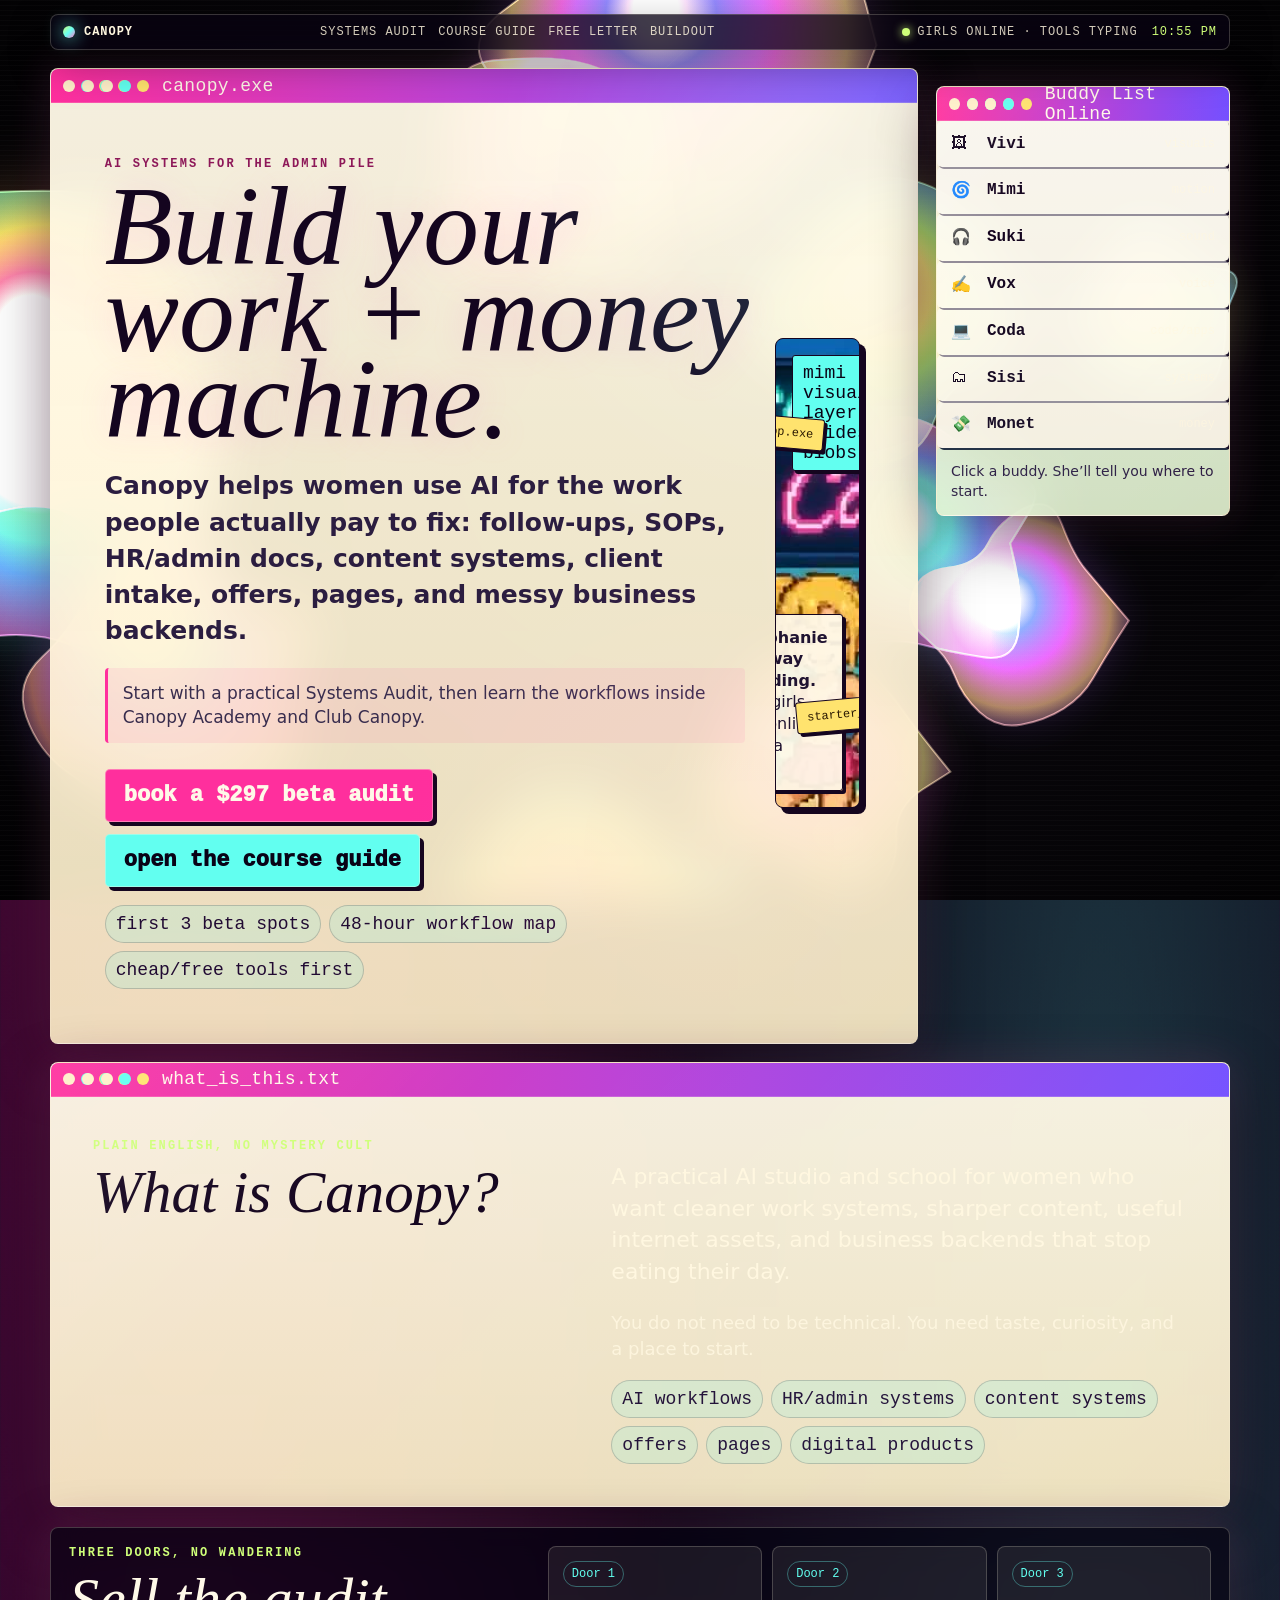
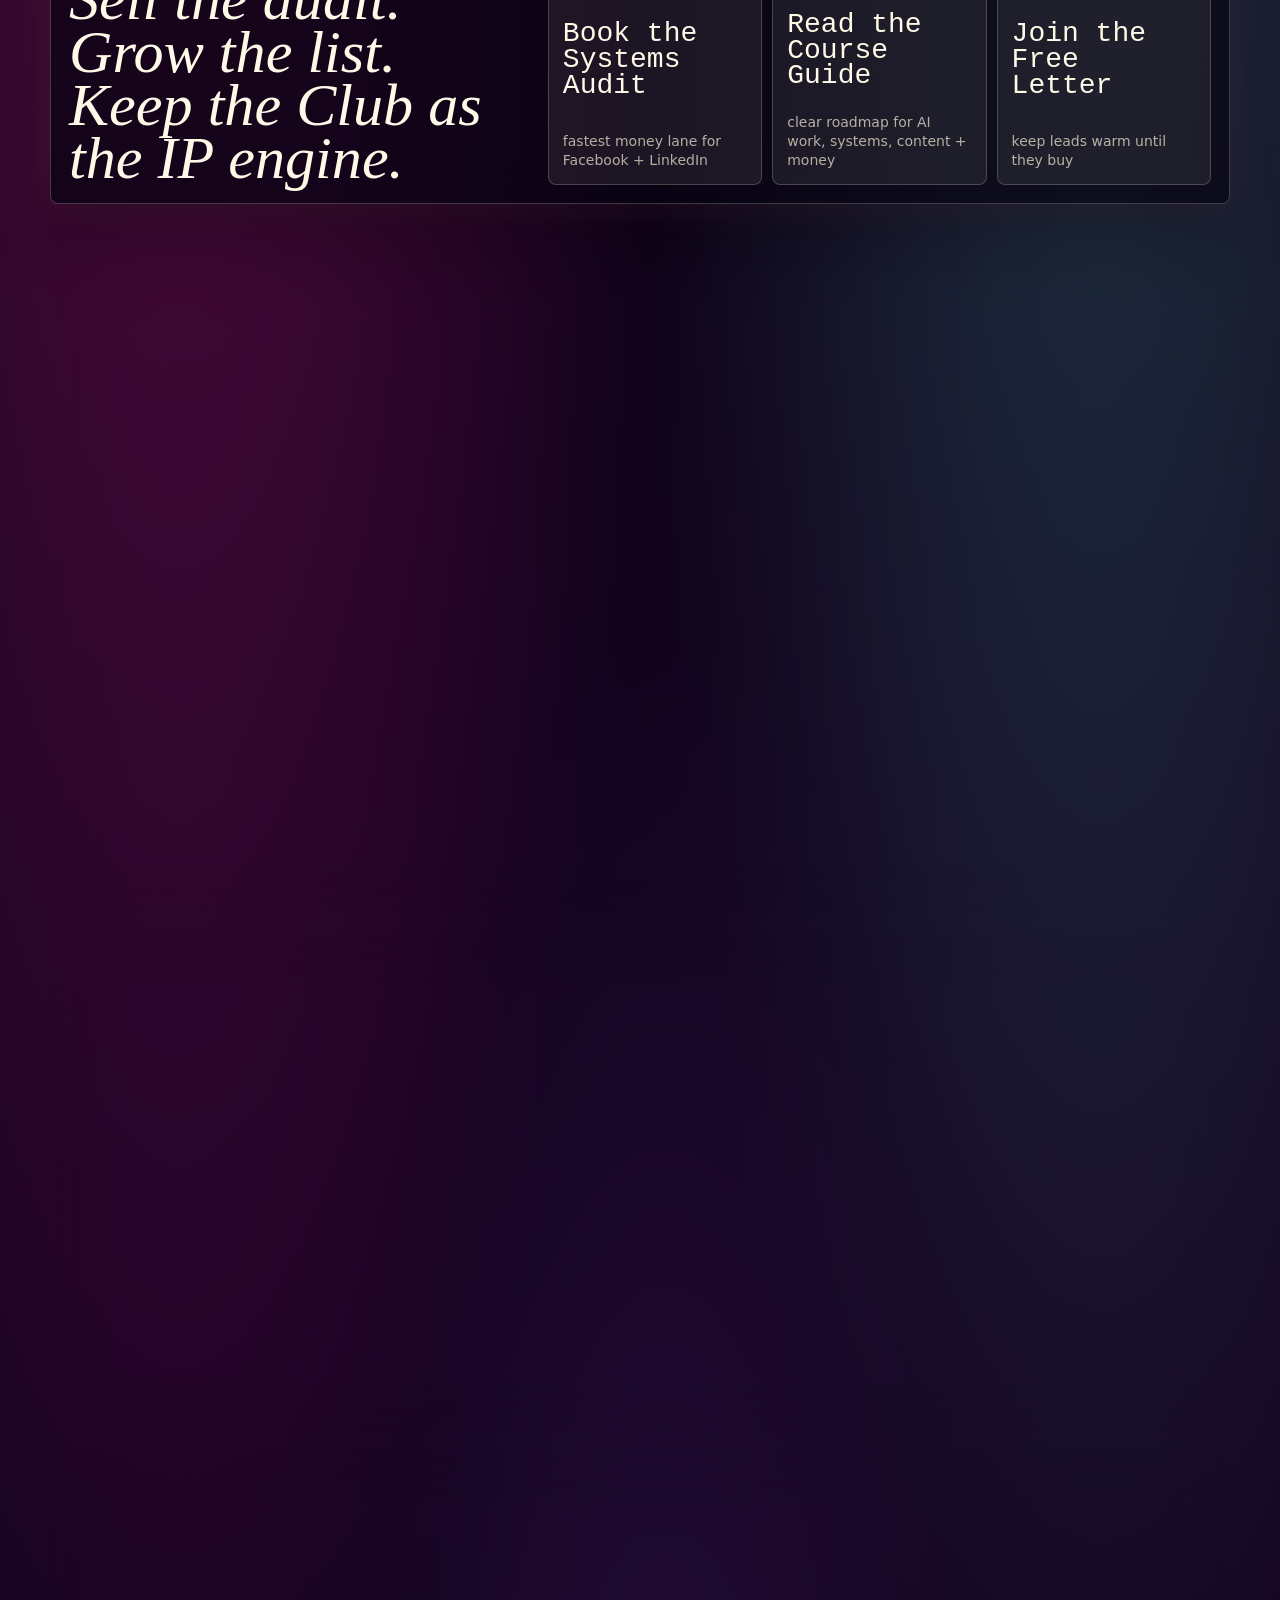
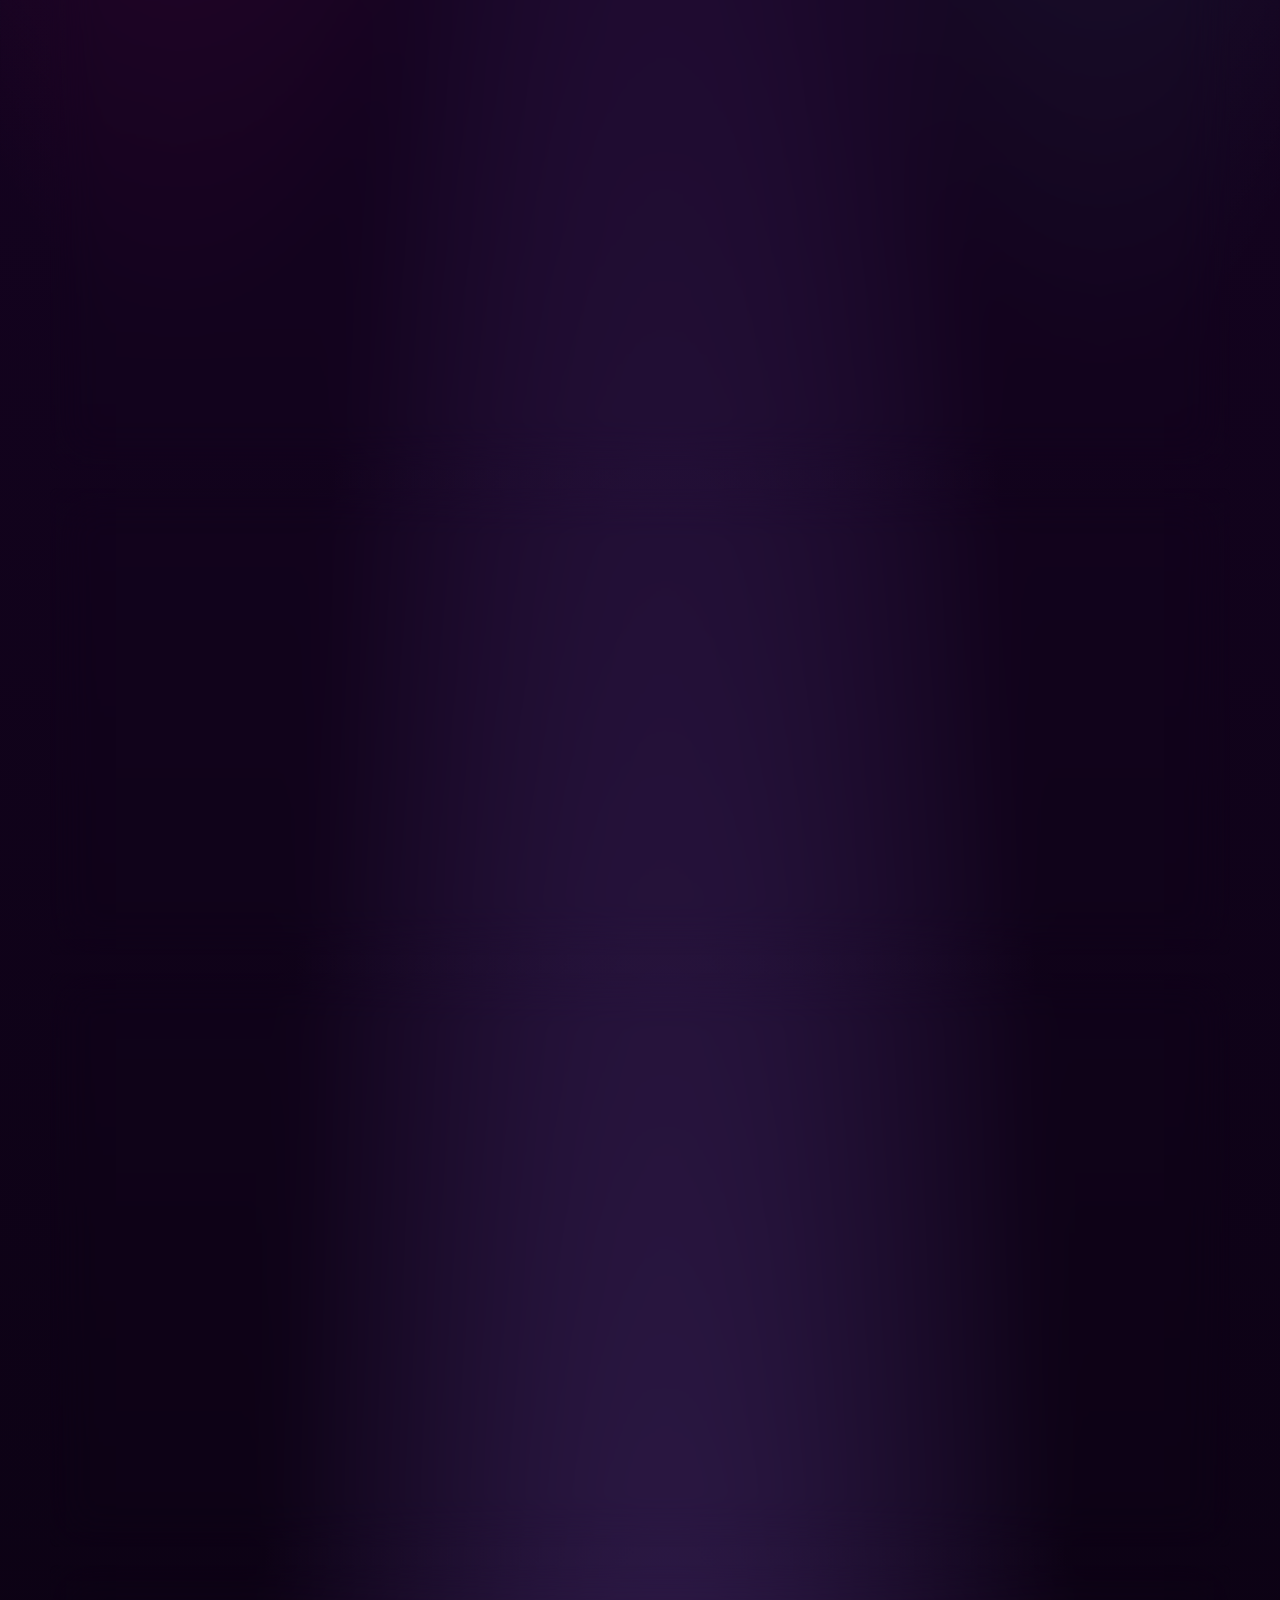
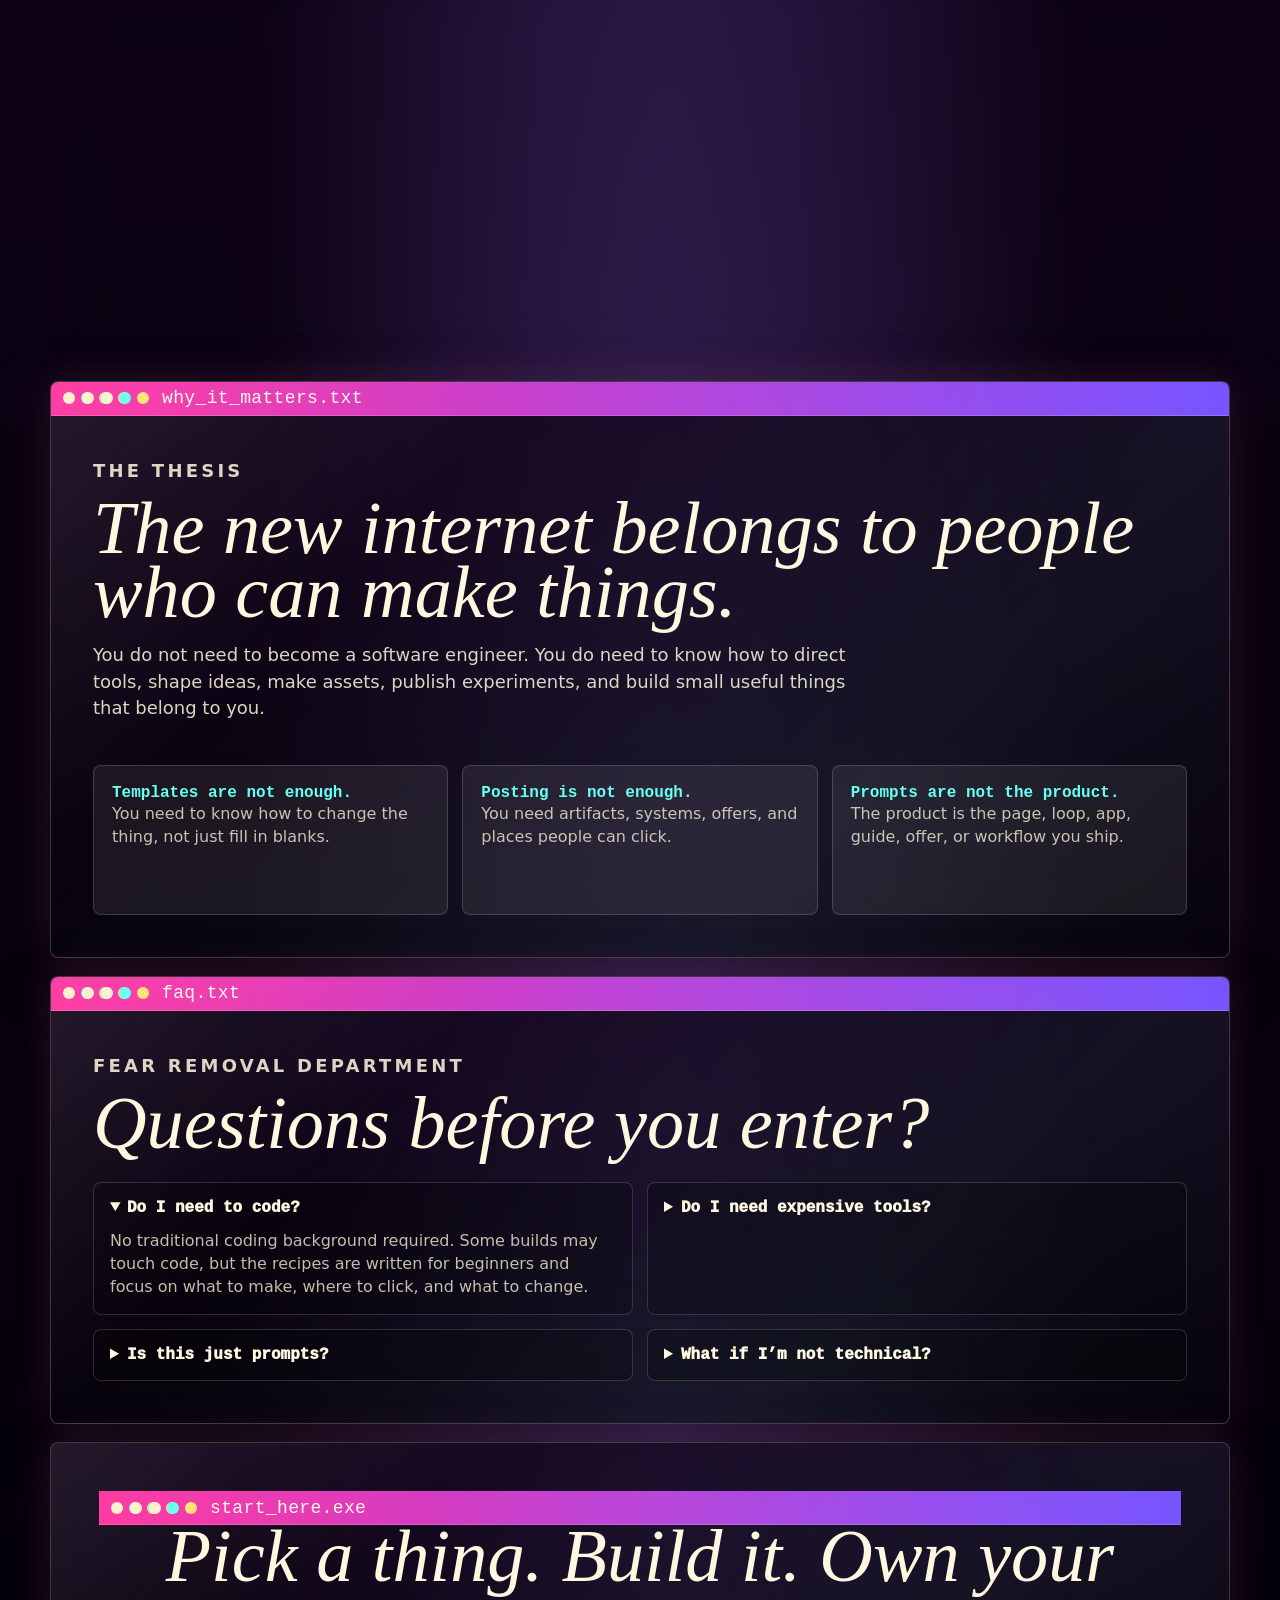
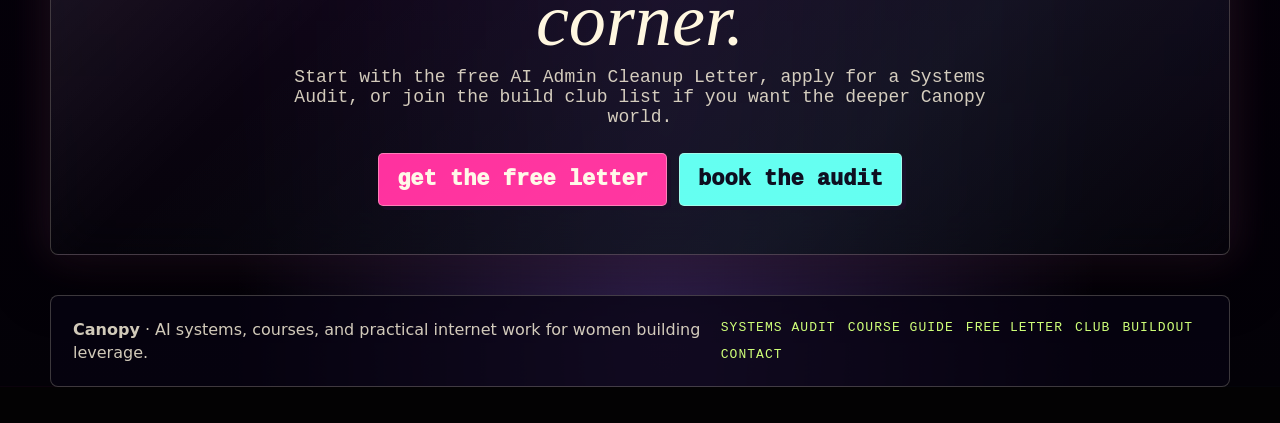
==== commit f784315e: "Launch Canopy systems audit funnel" ====
--- a/index.html
+++ b/index.html
@@ -1,231 +1,257 @@
-<!DOCTYPE html>
+<!doctype html>
 <html lang="en">
 <head>
-  <meta charset="UTF-8" />
-  <meta name="viewport" content="width=device-width, initial-scale=1.0" />
-  <title>Canopy - Creator Guides, Drops, and Club Canopy</title>
-  <meta name="description" content="Canopy is a dreamy creator shop for prompt packs, render drops, Academy sessions, Club Canopy, and creator systems." />
-  <meta property="og:title" content="Canopy - Build Your Internet World" />
-  <meta property="og:description" content="Enter Club Canopy, choose your medium, and browse creator drops, guides, freebies, Academy sessions, and Content OS tools." />
-  <meta property="og:image" content="stephanie-pixel-avatar.jpg" />
-  <meta property="og:type" content="website" />
-  <link rel="preconnect" href="https://fonts.googleapis.com" />
-  <link rel="preconnect" href="https://fonts.gstatic.com" crossorigin />
-  <link href="https://fonts.googleapis.com/css2?family=Nunito+Sans:wght@400;600;700;800;900&family=Righteous&display=swap" rel="stylesheet" />
+  <meta charset="utf-8" />
+  <meta name="viewport" content="width=device-width, initial-scale=1" />
+  <title>Canopy | AI Systems, Courses, and Workflows for Women</title>
+  <meta name="description" content="Canopy helps women use AI to clean up admin chaos, HR workflows, content systems, offers, client intake, and business backends." />
+  <meta property="og:title" content="Canopy | AI Systems, Courses, and Workflows for Women" />
+  <meta property="og:description" content="Book a Canopy AI Systems Audit, read the course guide, or join the AI Admin Cleanup Letter." />
+  <meta property="og:image" content="assets/club-canopy-girls.jpg" />
   <link rel="stylesheet" href="styles.css" />
 </head>
-<body class="home-page">
-  <main id="top" class="home-main">
-    <section class="landing-home" aria-label="Canopy homepage">
-      <nav class="landing-pill-nav" aria-label="Home navigation">
-        <a href="about.html">about</a>
-        <a href="shop.html">shop</a>
-        <a href="drop-club.html">club<br />canopy</a>
-        <a href="academy.html">canopy<br />academy</a>
-        <a href="content-os.html">canopy<br />content os</a>
-        <a href="resources.html">free<br />resources</a>
-      </nav>
-
-      <section class="club-hero" aria-labelledby="club-hero-title">
-        <div class="landing-showcase" aria-label="Welcome to Club Canopy pixel dancers">
-          <div class="landing-video-card">
-            <span class="frame-led led-top-left" aria-hidden="true"></span>
-            <span class="frame-led led-top-right" aria-hidden="true"></span>
-            <span class="frame-led led-bottom-left" aria-hidden="true"></span>
-            <span class="frame-led led-bottom-right" aria-hidden="true"></span>
-            <span class="video-sparkle sparkle-one" aria-hidden="true">✦</span>
-            <span class="video-sparkle sparkle-two" aria-hidden="true">✧</span>
-            <span class="video-sparkle sparkle-three" aria-hidden="true">✦</span>
-            <video class="landing-video" src="canopy-hero-dancers.mp4" autoplay muted loop playsinline preload="auto" aria-label="Welcome to Club Canopy pixel dancers"></video>
+<body class="canopy-revenue-page">
+  <canvas id="blobField" aria-hidden="true"></canvas>
+  <div class="grain" aria-hidden="true"></div>
+  <div class="cursor-glow" aria-hidden="true"></div>
+
+  <header class="topbar" aria-label="Canopy navigation">
+    <a class="brand" href="#top" aria-label="Canopy home"><span class="orb"></span><strong>Canopy</strong></a>
+    <nav>
+      <a href="systems-audit.html">systems audit</a>
+      <a href="course-guide.html">course guide</a>
+      <a href="#starter">free letter</a>
+      <a href="#buildout">buildout</a>
+    </nav>
+    <span class="status-pill"><span class="online-dot"></span>girls online · tools typing</span>
+    <span class="clock" id="clock">03:46 PM</span>
+  </header>
+
+  <main id="top" class="desktop">
+    <section class="hero window window--hero" aria-labelledby="hero-title">
+      <div class="windowbar"><span></span><span></span><span></span><b>canopy.exe</b></div>
+      <div class="hero-grid">
+        <div class="hero-copy">
+          <p class="eyebrow">ai systems for the admin pile</p>
+          <h1 id="hero-title"><span>Build your</span><span>work + money</span><span>machine.</span></h1>
+          <p class="lede">Canopy helps women use AI for the work people actually pay to fix: follow-ups, SOPs, HR/admin docs, content systems, client intake, offers, pages, and messy business backends.</p>
+          <p class="why-now">Start with a practical Systems Audit, then learn the workflows inside Canopy Academy and Club Canopy.</p>
+          <div class="cta-row">
+            <a class="btn btn--primary" href="systems-audit.html">book a $297 beta audit</a>
+            <a class="btn btn--secondary" href="course-guide.html">open the course guide</a>
           </div>
-        </div>
-
-        <div class="club-hero-card">
-          <span class="club-kicker">Club Canopy is open</span>
-          <div class="headline-wrap">
-            <span class="headline-twinkle twinkle-a" aria-hidden="true">✦</span>
-            <span class="headline-twinkle twinkle-b" aria-hidden="true">✧</span>
-            <span class="headline-twinkle twinkle-c" aria-hidden="true">✦</span>
-            <h1 id="club-hero-title">Build your internet world.</h1>
+          <div class="hero-proof" aria-label="Canopy values">
+            <span>first 3 beta spots</span>
+            <span>48-hour workflow map</span>
+            <span>cheap/free tools first</span>
           </div>
-          <p>Canopy is a dreamy creator shop for prompt packs, render drops, guides, and tiny systems that make your online world faster, prettier, and more you.</p>
-          <div class="hero-actions" aria-label="Hero actions">
-            <a class="soft-start" href="#entrance">Press Start</a>
-            <a class="ghost-link" href="#guides">Choose your guide</a>
-          </div>
-        </div>
-      </section>
-
-      <section class="start-here" id="entrance" aria-labelledby="start-here-title">
-        <div class="start-here-heading">
-          <span>Choose your entrance</span>
-          <h2 id="start-here-title">Pick your portal.</h2>
-          <p>Start with a drop, a freebie, or the club.</p>
-        </div>
-        <div class="start-here-grid">
-          <a class="start-card portal-tile" href="shop.html">
-            <span class="portal-status">LEVEL 01</span>
-            <span class="portal-corners" aria-hidden="true"></span>
-            <span class="portal-badge" aria-hidden="true">
-              <svg viewBox="0 0 24 24">
-                <path d="M7 9h10l1 10H6L7 9Z" />
-                <path d="M9 9a3 3 0 0 1 6 0" />
-                <path d="M17.5 4.5 18.4 6l1.6.7-1.6.7-.9 1.6-.8-1.6-1.7-.7 1.7-.7.8-1.5Z" />
-              </svg>
-            </span>
-            <span class="portal-text">
-              <strong>Shop the Drops</strong>
-              <span>Guides, prompts, and creator kits.</span>
-            </span>
-            <span class="portal-cta">Enter Portal <span aria-hidden="true">&rarr;</span></span>
-          </a>
-          <a class="start-card portal-tile" href="resources.html">
-            <span class="portal-status">LEVEL 02</span>
-            <span class="portal-corners" aria-hidden="true"></span>
-            <span class="portal-badge" aria-hidden="true">
-              <svg viewBox="0 0 24 24">
-                <path d="M5 10h14v10H5V10Z" />
-                <path d="M4 7h16v3H4V7Z" />
-                <path d="M12 7v13" />
-                <path d="M12 7c-3.2 0-4.2-3.2-1.6-3.2C11.8 3.8 12 7 12 7Z" />
-                <path d="M12 7c3.2 0 4.2-3.2 1.6-3.2C12.2 3.8 12 7 12 7Z" />
-              </svg>
-            </span>
-            <span class="portal-text">
-              <strong>Grab Freebies</strong>
-              <span>Samples, mini-guides, and creator tools.</span>
-            </span>
-            <span class="portal-cta">Enter Portal <span aria-hidden="true">&rarr;</span></span>
-          </a>
-          <a class="start-card portal-tile" href="drop-club.html">
-            <span class="portal-status">LEVEL 03</span>
-            <span class="portal-corners" aria-hidden="true"></span>
-            <span class="portal-badge" aria-hidden="true">
-              <svg viewBox="0 0 24 24">
-                <path d="M12 4a8 8 0 1 0 0 16 8 8 0 0 0 0-16Z" />
-                <path d="M12 7v10" />
-                <path d="M8 12h8" />
-                <path d="M15.5 8.5 17 7l1.5 1.5L17 10l-1.5-1.5Z" />
-              </svg>
-            </span>
-            <span class="portal-text">
-              <strong>Enter Club Canopy</strong>
-              <span>Members-only drops and experiments.</span>
-            </span>
-            <span class="portal-cta">Enter Portal <span aria-hidden="true">&rarr;</span></span>
-          </a>
-        </div>
-      </section>
-
-      <section class="guide-room" id="guides" aria-labelledby="guide-room-title">
-        <div class="guide-heading">
-          <span>Canopy Guides</span>
-          <h2 id="guide-room-title">Choose your medium.</h2>
-          <p>Each guide marks a creator lane, so you can shop by what you are trying to make.</p>
-        </div>
-        <div class="guide-grid" aria-label="Canopy guide categories">
-          <a class="guide-card voice" href="shop.html">
-            <span class="guide-stamp" aria-hidden="true">V</span>
-            <strong>Voice</strong>
-            <span>Hooks, captions, scripts, newsletters, brand voice, and DMs.</span>
-          </a>
-          <a class="guide-card visual" href="shop.html">
-            <span class="guide-stamp" aria-hidden="true">✧</span>
-            <strong>Visual</strong>
-            <span>Renders, image prompts, aesthetics, moodboards, and brand visuals.</span>
-          </a>
-          <a class="guide-card motion" href="resources.html">
-            <span class="guide-stamp" aria-hidden="true">▶</span>
-            <strong>Motion</strong>
-            <span>Reels, TikToks, content ideas, shot lists, and short-form systems.</span>
-          </a>
-          <a class="guide-card systems" href="content-os.html">
-            <span class="guide-stamp" aria-hidden="true">◆</span>
-            <strong>Systems</strong>
-            <span>Workflows, automations, calendars, organization, and Content OS.</span>
-          </a>
-          <a class="guide-card money" href="academy.html">
-            <span class="guide-stamp" aria-hidden="true">$</span>
-            <strong>Money</strong>
-            <span>Offers, sales, lead gen, client conversion, and first paid clients.</span>
-          </a>
-        </div>
-      </section>
-
-      <section class="featured-cabinets" id="drops" aria-labelledby="featured-cabinets-title">
-        <div class="cabinet-heading">
-          <span>Featured cabinets</span>
-          <h2 id="featured-cabinets-title">Select your drop.</h2>
-          <p>Creator tools packaged like polished arcade cabinets, each one leading to a different room in the Canopy world.</p>
-        </div>
-        <div class="cabinet-grid">
-          <a class="drop-cabinet cyan" href="resources.html">
-            <span class="cabinet-label">Guide: Money</span>
-            <span class="cabinet-screen" aria-hidden="true">$3K</span>
-            <strong>First $3K</strong>
-            <span>Lead magnet and starter prompts for finding your first paid clients.</span>
-            <em>Open cabinet</em>
-          </a>
-          <a class="drop-cabinet pink" href="shop.html">
-            <span class="cabinet-label">Guide: Voice</span>
-            <span class="cabinet-screen" aria-hidden="true">KIT</span>
-            <strong>Starter Kit</strong>
-            <span>Prompt packs, captions, hooks, and creator building blocks.</span>
-            <em>Browse the shelf</em>
-          </a>
-          <a class="drop-cabinet gold" href="shop.html">
-            <span class="cabinet-label">Guide: Money</span>
-            <span class="cabinet-screen" aria-hidden="true">DM</span>
-            <strong>DM Playbook</strong>
-            <span>Conversation prompts and sales notes for warmer client conversion.</span>
-            <em>View playbook</em>
-          </a>
-          <a class="drop-cabinet violet" href="academy.html">
-            <span class="cabinet-label">Guide: Motion</span>
-            <span class="cabinet-screen" aria-hidden="true">LIVE</span>
-            <strong>Academy</strong>
-            <span>Webinars, courses, and guided creator sessions for building with support.</span>
-            <em>Enter Academy</em>
-          </a>
-          <a class="drop-cabinet aqua" href="contact.html">
-            <span class="cabinet-label">Guide: Systems</span>
-            <span class="cabinet-screen" aria-hidden="true">1:1</span>
-            <strong>1:1 Sessions</strong>
-            <span>Personal direction for your offers, content workflow, and next build.</span>
-            <em>Start the note</em>
-          </a>
-          <a class="drop-cabinet lavender" href="content-os.html">
-            <span class="cabinet-label">Guide: Systems</span>
-            <span class="cabinet-screen" aria-hidden="true">OS</span>
-            <strong>Content OS</strong>
-            <span>Calendars, automations, workflows, and organization for your content engine.</span>
-            <em>See the system</em>
-          </a>
-        </div>
-      </section>
-
-      <section class="landing-guest" aria-labelledby="guest-list-title">
-        <div class="landing-guest-copy">
-          <h2 id="guest-list-title">Free creator drops, straight to your inbox.</h2>
-          <p>Join the Canopy guestlist for prompt samples, mini-guides, release alerts, and creator workflow ideas.</p>
-        </div>
-        <form class="landing-signup" action="https://canopy-2.kit.com/prompt-like-a-pro" method="get" target="_blank" rel="noopener">
-          <label class="sr-only" for="email">Email address</label>
-          <input id="email" name="email_address" type="email" placeholder="your@email.com" required />
-          <button type="submit">Join the List</button>
+        </div>
+        <div class="stage-card" aria-label="Club Canopy visual world">
+          <div class="portal-label">mimi visual layer: iridescent blobs</div>
+          <img class="girls" src="assets/club-canopy-girls.jpg" alt="Club Canopy girls inside a digital dollhouse world" />
+          <div class="status-bubble"><b>Stephanie is away building.</b><br>The girls are online. Pick a door.</div>
+          <div class="floating-file file-a">starter_kit.zip</div>
+          <div class="floating-file file-b">tiny_app.exe</div>
+        </div>
+      </div>
+    </section>
+
+    <aside class="buddy window" id="buddy-list" aria-labelledby="buddy-title">
+      <div class="windowbar"><span></span><span></span><span></span><b id="buddy-title">Buddy List Online</b></div>
+      <button data-guide="Vivi" data-message="Vivi is online. Start with visuals: moodboards, image prompts, renders, and brand worlds.">🖼 <strong>Vivi</strong><em>visuals</em></button>
+      <button data-guide="Mimi" data-message="Mimi is online. Start with motion: GIFs, loops, portals, vortexes, and moving posts.">🌀 <strong>Mimi</strong><em>motion</em></button>
+      <button data-guide="Suki" data-message="Suki is online. Start with sound: sonic identity, music prompts, beds, and audio moodboards.">🎧 <strong>Suki</strong><em>sound</em></button>
+      <button data-guide="Vox" data-message="Vox is online. Start with voice: bios, captions, scripts, launch copy, and founder notes.">✍️ <strong>Vox</strong><em>voice</em></button>
+      <button data-guide="Coda" data-message="Coda is online. Start with code/apps: quizzes, calculators, generators, pages, and web toys.">💻 <strong>Coda</strong><em>code/apps</em></button>
+      <button data-guide="Sisi" data-message="Sisi is online. Start with systems: content rhythm, workflows, templates, and control rooms.">🗂 <strong>Sisi</strong><em>systems</em></button>
+      <button data-guide="Monet" data-message="Monet is online. Start with money: offers, checkout pages, product ladders, and launch assets.">💸 <strong>Monet</strong><em>money</em></button>
+      <div class="buddy-output" id="buddyOutput">Click a buddy. She’ll tell you where to start.</div>
+    </aside>
+
+    <section class="window orient" aria-labelledby="what-is">
+      <div class="windowbar"><span></span><span></span><span></span><b>what_is_this.txt</b></div>
+      <div class="section-grid section-grid--tight">
+        <div>
+          <p class="eyebrow">plain english, no mystery cult</p>
+          <h2 id="what-is">What is Canopy?</h2>
+        </div>
+        <div class="copy-block">
+          <p>A practical AI studio and school for women who want cleaner work systems, sharper content, useful internet assets, and business backends that stop eating their day.</p>
+          <p>You do not need to be technical. You need taste, curiosity, and a place to start.</p>
+          <div class="chips" aria-label="things Canopy helps build"><span>AI workflows</span><span>HR/admin systems</span><span>content systems</span><span>offers</span><span>pages</span><span>digital products</span></div>
+        </div>
+      </div>
+    </section>
+
+    <section class="conversion" aria-labelledby="conversion-title">
+      <div>
+        <p class="eyebrow">three doors, no wandering</p>
+        <h2 id="conversion-title">Sell the audit. Grow the list. Keep the Club as the IP engine.</h2>
+      </div>
+      <div class="conversion-grid">
+        <a class="conversion-door" href="systems-audit.html"><span>Door 1</span><strong>Book the Systems Audit</strong><em>fastest money lane for Facebook + LinkedIn</em></a>
+        <a class="conversion-door" href="course-guide.html"><span>Door 2</span><strong>Read the Course Guide</strong><em>clear roadmap for AI work, systems, content + money</em></a>
+        <a class="conversion-door" href="#starter"><span>Door 3</span><strong>Join the Free Letter</strong><em>keep leads warm until they buy</em></a>
+      </div>
+    </section>
+
+    <section class="window build-menu" id="build-menu" aria-labelledby="build-title">
+      <div class="windowbar"><span></span><span></span><span></span><b>choose_a_door.html</b></div>
+      <div class="section-head">
+        <p class="eyebrow">pick the first tiny win</p>
+        <h2 id="build-title">What do you want to build?</h2>
+        <p>Every path ends with a visible thing you can use, post, sell, or keep building.</p>
+      </div>
+      <div class="door-grid">
+        <article class="door"><span class="door-icon">🌀</span><h3>Make a visual loop</h3><p>Turn your photos, renders, or brand assets into a moving little world.</p><small>Beginner · 45 minutes</small><a href="#starter">start with Mimi</a></article>
+        <article class="door"><span class="door-icon">🕹</span><h3>Make a web toy</h3><p>A tiny clickable thing with your taste baked in: quiz, generator, calculator, or game.</p><small>Beginner · 60 minutes</small><a href="#starter">start with Coda</a></article>
+        <article class="door"><span class="door-icon">🗂</span><h3>Make a content system</h3><p>Capture ideas, turn them into posts, and ship without spiraling.</p><small>Beginner · 30 minutes</small><a href="#starter">start with Sisi</a></article>
+        <article class="door"><span class="door-icon">💸</span><h3>Make your money machine</h3><p>Shape one offer, one checkout path, and one launch note that makes the next click obvious.</p><small>Focused · 90 minutes</small><a href="#buildout">start with Monet</a></article>
+      </div>
+    </section>
+
+    <section class="window starter" id="starter" aria-labelledby="starter-title">
+      <div class="windowbar"><span></span><span></span><span></span><b>starter_kit.zip</b></div>
+      <div class="starter-grid">
+        <div>
+          <p class="eyebrow">free weekly letter</p>
+          <h2 id="starter-title">Get the AI Admin Cleanup Letter.</h2>
+          <p class="big-copy">One practical note a week for women who want AI to clean up actual work: admin, HR, follow-ups, content, systems, and money paths.</p>
+          <ul class="check-list">
+            <li>one annoying workflow to clean up</li>
+            <li>one prompt or tool path</li>
+            <li>one example you can copy</li>
+            <li>one money/leverage angle</li>
+          </ul>
+        </div>
+        <form class="signup-card" name="starter-kit" method="POST" data-netlify="true" action="/thank-you.html">
+          <input type="hidden" name="form-name" value="starter-kit" />
+          <label>first name<input name="name" autocomplete="name" placeholder="Stephanie" /></label>
+          <label>email<input name="email" type="email" autocomplete="email" required placeholder="you@example.com" /></label>
+          <label>what do you want AI to help with first?
+            <select name="first-build">
+              <option>admin / follow-ups</option>
+              <option>HR / people ops</option>
+              <option>content system</option>
+              <option>sales page / offer</option>
+              <option>remote work / career</option>
+              <option>I have no idea, I just need help</option>
+            </select>
+          </label>
+          <button class="btn btn--primary" type="submit">send me the letter</button>
+          <p class="form-note">The calm weekly antidote to “I downloaded five AI apps and still did the task manually.”</p>
         </form>
-      </section>
+      </div>
+    </section>
+
+    <section class="window offers" aria-labelledby="offers-title">
+      <div class="windowbar"><span></span><span></span><span></span><b>build_guides.store</b></div>
+      <div class="section-head">
+        <p class="eyebrow">the paid shelf</p>
+        <h2 id="offers-title">Start with one Build Guide.</h2>
+        <p>Small, specific recipes. Each one teaches a real output, not vague inspiration.</p>
+      </div>
+      <div class="offer-grid">
+        <article class="offer-card hot"><span>first drop</span><h3>Mimi’s Photo Vortex</h3><p>Turn a folder of images into a moving visual portal for your brand.</p><small>TouchDesigner/browser path · beginner-friendly</small><a href="#starter">join the drop list</a></article>
+        <article class="offer-card"><span>coming next</span><h3>Coda’s First Web Toy</h3><p>Build a tiny clickable quiz/generator that feels like your own corner of the internet.</p><small>HTML/CSS/agent path · beginner-friendly</small><a href="#starter">get notified</a></article>
+        <article class="offer-card"><span>coming next</span><h3>Sisi’s Content Control Room</h3><p>Make a simple system that turns messy ideas into publishable posts.</p><small>Notion/Airtable/spreadsheet path · beginner-friendly</small><a href="#starter">get notified</a></article>
+      </div>
+    </section>
+
+    <section class="window club" id="club" aria-labelledby="club-title">
+      <div class="windowbar"><span></span><span></span><span></span><b>club_canopy.chat</b></div>
+      <div class="section-grid">
+        <div>
+          <p class="eyebrow">recurring momentum</p>
+          <h2 id="club-title">Join the build club.</h2>
+          <p class="big-copy">Every month, we build new internet things together: visual loops, mini apps, web toys, content systems, and digital products.</p>
+          <a class="btn btn--primary" href="#starter">join the founding list</a>
+        </div>
+        <div class="inside-list">
+          <h3>Inside the club</h3>
+          <ul>
+            <li>monthly build drops</li>
+            <li>beginner recipes</li>
+            <li>tool breakdowns</li>
+            <li>prompt libraries</li>
+            <li>community/chat and build threads</li>
+            <li>examples, swipe files, and tiny challenges</li>
+          </ul>
+        </div>
+      </div>
+    </section>
+
+    <section class="window buildout" id="buildout" aria-labelledby="buildout-title">
+      <div class="windowbar"><span></span><span></span><span></span><b>premium_buildout.app</b></div>
+      <div class="section-grid">
+        <div>
+          <p class="eyebrow">for the “please help me build this” people</p>
+          <h2 id="buildout-title">Want Canopy to build your system with you?</h2>
+          <p class="big-copy">For creators, coaches, founders, and service providers who need their offer, content, page, workflows, and launch assets shaped into one usable internet control room.</p>
+        </div>
+        <div class="buildout-card">
+          <h3>What can get built</h3>
+          <div class="mini-grid"><span>offer clarity</span><span>content system</span><span>landing page</span><span>prompt workflows</span><span>product ladder</span><span>launch assets</span></div>
+          <a class="btn btn--secondary" href="mailto:meetcanopy@gmail.com?subject=Canopy%20Buildout%20Application">apply for a Canopy buildout</a>
+        </div>
+      </div>
+    </section>
+
+    <section class="window founder" aria-labelledby="founder-title">
+      <div class="windowbar"><span></span><span></span><span></span><b>stephanie_is_away.msg</b></div>
+      <div class="founder-grid">
+        <img src="stephanie.jpg" alt="Stephanie Gonzalez, founder of Canopy" />
+        <div>
+          <p class="eyebrow">founder window</p>
+          <h2 id="founder-title">Stephanie Gonzalez</h2>
+          <p>Former professional dancer turned systems builder. I spent years learning performance, rhythm, taste, and attention. Now I use that same brain to build internet systems, tools, and worlds.</p>
+          <p>I help women stop watching the new internet happen from the sidelines and start making things inside it.</p>
+        </div>
+      </div>
+    </section>
+
+    <section class="window proof" aria-labelledby="proof-title">
+      <div class="windowbar"><span></span><span></span><span></span><b>why_it_matters.txt</b></div>
+      <div class="section-head">
+        <p class="eyebrow">the thesis</p>
+        <h2 id="proof-title">The new internet belongs to people who can make things.</h2>
+        <p>You do not need to become a software engineer. You do need to know how to direct tools, shape ideas, make assets, publish experiments, and build small useful things that belong to you.</p>
+      </div>
+      <div class="proof-grid">
+        <article><b>Templates are not enough.</b><p>You need to know how to change the thing, not just fill in blanks.</p></article>
+        <article><b>Posting is not enough.</b><p>You need artifacts, systems, offers, and places people can click.</p></article>
+        <article><b>Prompts are not the product.</b><p>The product is the page, loop, app, guide, offer, or workflow you ship.</p></article>
+      </div>
+    </section>
+
+    <section class="window faq" aria-labelledby="faq-title">
+      <div class="windowbar"><span></span><span></span><span></span><b>faq.txt</b></div>
+      <div class="section-head">
+        <p class="eyebrow">fear removal department</p>
+        <h2 id="faq-title">Questions before you enter?</h2>
+      </div>
+      <div class="faq-grid">
+        <details open><summary>Do I need to code?</summary><p>No traditional coding background required. Some builds may touch code, but the recipes are written for beginners and focus on what to make, where to click, and what to change.</p></details>
+        <details><summary>Do I need expensive tools?</summary><p>No. Canopy starts with cheap/free paths first. Paid tools are optional upgrades when they actually help.</p></details>
+        <details><summary>Is this just prompts?</summary><p>No. Prompts are part of it, but the point is making real outputs: pages, visuals, apps, systems, offers, and digital products.</p></details>
+        <details><summary>What if I’m not technical?</summary><p>Perfect. Canopy is built for smart creative women who are tired of being locked out of technical spaces.</p></details>
+      </div>
+    </section>
+
+    <section class="final-cta window" aria-labelledby="final-title">
+      <div class="windowbar"><span></span><span></span><span></span><b>start_here.exe</b></div>
+      <h2 id="final-title">Pick a thing. Build it. Own your corner.</h2>
+      <p>Start with the free AI Admin Cleanup Letter, apply for a Systems Audit, or join the build club list if you want the deeper Canopy world.</p>
+      <div class="cta-row cta-row--center">
+        <a class="btn btn--primary" href="#starter">get the free letter</a>
+        <a class="btn btn--secondary" href="systems-audit.html">book the audit</a>
+      </div>
     </section>
   </main>
 
-  <footer class="footer home-footer">
-    <p>CANOPY | MIAMI</p>
-    <nav aria-label="Footer navigation">
-      <a href="shop.html">Shop</a>
-      <a href="resources.html">Free resources</a>
-      <a href="academy.html">Academy</a>
-      <a href="contact.html">Contact us</a>
-    </nav>
+  <footer class="footer">
+    <p><strong>Canopy</strong> · AI systems, courses, and practical internet work for women building leverage.</p>
+    <nav><a href="systems-audit.html">Systems Audit</a><a href="course-guide.html">Course Guide</a><a href="#starter">Free Letter</a><a href="#club">Club</a><a href="#buildout">Buildout</a><a href="mailto:meetcanopy@gmail.com">Contact</a></nav>
   </footer>
 
   <script src="script.js"></script>
--- a/styles.css
+++ b/styles.css
@@ -1,7166 +1,109 @@
-:root {
-  --ink: #050817;
-  --night: #061a3d;
-  --midnight: #12051f;
-  --paper: #f7fbff;
-  --cream: #dff9ff;
-  --pink: #ff55b8;
-  --hot-pink: #ff1f9d;
-  --lilac: #9f7cff;
-  --purple: #3924b8;
-  --blue: #00d9ff;
-  --mint: #27f1dc;
-  --lime: #8dfcff;
-  --banana: #f8fbff;
-  --sunset: #ff6b8c;
-  --muted: #5d6887;
-  --line: rgba(0, 217, 255, 0.26);
-  --card-line: rgba(5, 8, 23, 0.14);
-  --shadow: 0 18px 0 rgba(0, 0, 0, 0.22), 0 28px 70px rgba(0, 217, 255, 0.18);
-  --radius: 14px;
+:root{
+  --ink:#050205;
+  --cream:#fff7df;
+  --cream-2:#ffeec2;
+  --pink:#ff79cf;
+  --hot:#ff3faf;
+  --mint:#cfff79;
+  --aqua:#68fff3;
+  --violet:#a989ff;
+  --blue:#76a8ff;
+  --glass:rgba(13,8,18,.66);
+  --glass-2:rgba(0,0,0,.34);
+  --line:rgba(255,247,223,.22);
+  --line-strong:rgba(255,247,223,.38);
+  --shadow:0 28px 90px rgba(0,0,0,.62);
+  --radius:22px;
+  --mono:ui-monospace,SFMono-Regular,Menlo,Monaco,Consolas,"Liberation Mono",monospace;
+  --sans:Inter,ui-sans-serif,system-ui,-apple-system,BlinkMacSystemFont,"Segoe UI",sans-serif;
 }
+*{box-sizing:border-box}
+html{scroll-behavior:smooth;background:#030203}
+body{margin:0;min-height:100%;background:#030203;color:var(--cream);font-family:var(--mono);overflow-x:hidden}
+a{color:inherit;text-decoration:none}
+img{max-width:100%;display:block}
+button,input,select{font:inherit}
+::selection{background:var(--pink);color:#140014}
+#blobField{position:fixed;inset:0;width:100%;height:100%;z-index:0;background:radial-gradient(circle at 50% 55%,rgba(140,255,180,.18),transparent 38%),#030203}
+.grain{position:fixed;inset:0;z-index:1;pointer-events:none;opacity:.42;background:repeating-linear-gradient(180deg,rgba(255,255,255,.04) 0 1px,transparent 1px 5px),radial-gradient(circle at 50% 50%,transparent 0 44%,rgba(0,0,0,.78) 88%);mix-blend-mode:screen}
+.cursor-glow{position:fixed;left:var(--mx,50vw);top:var(--my,30vh);width:260px;height:260px;z-index:1;pointer-events:none;translate:-50% -50%;border-radius:50%;background:radial-gradient(circle,rgba(255,121,207,.2),rgba(104,255,243,.08) 38%,transparent 68%);filter:blur(6px)}
+.topbar{position:sticky;top:14px;z-index:9;margin:14px auto 0;width:min(1180px,calc(100% - 28px));display:flex;gap:14px;align-items:center;padding:10px 12px;border:1px solid var(--line);border-radius:999px;background:rgba(0,0,0,.56);backdrop-filter:blur(20px);box-shadow:var(--shadow);font-size:12px;text-transform:uppercase;letter-spacing:.08em}
+.brand{display:flex;gap:9px;align-items:center;white-space:nowrap}.orb{width:12px;height:12px;border-radius:50%;background:linear-gradient(135deg,var(--mint),var(--aqua),var(--pink));box-shadow:0 0 18px var(--aqua)}.topbar nav{display:flex;gap:12px;flex:1;justify-content:center}.topbar nav a{opacity:.82}.topbar nav a:hover{opacity:1;color:var(--mint)}.status-pill{display:flex;gap:7px;align-items:center;color:rgba(255,247,223,.82)}.online-dot{width:8px;height:8px;border-radius:50%;background:var(--mint);box-shadow:0 0 10px var(--mint)}.clock{color:var(--mint);white-space:nowrap}
+.desktop{position:relative;z-index:2;width:min(1180px,calc(100% - 28px));margin:18px auto 0;display:grid;grid-template-columns:minmax(0,1fr) 294px;grid-template-rows:auto;gap:18px;padding-bottom:40px}
+.window{border:1px solid var(--line);background:linear-gradient(180deg,rgba(30,18,36,.72),rgba(9,6,14,.68));box-shadow:var(--shadow);backdrop-filter:blur(24px);border-radius:var(--radius);overflow:hidden;position:relative}.window:before{content:"";position:absolute;inset:0;pointer-events:none;background:linear-gradient(135deg,rgba(255,255,255,.08),transparent 28%,rgba(104,255,243,.05) 70%,transparent);mix-blend-mode:screen}.windowbar{height:36px;display:flex;align-items:center;gap:7px;padding:0 12px;border-bottom:1px solid var(--line);background:linear-gradient(90deg,rgba(255,121,207,.28),rgba(104,255,243,.12),rgba(207,255,121,.16));font-size:12px;text-transform:uppercase;letter-spacing:.1em;color:rgba(255,247,223,.92)}.windowbar span{width:10px;height:10px;border-radius:50%;background:var(--pink);box-shadow:15px 0 0 var(--mint),30px 0 0 var(--aqua)}.windowbar b{margin-left:34px;font-weight:900}.window--hero{grid-column:1/2;min-height:660px}.hero-grid{display:grid;grid-template-columns:1.04fr .96fr;gap:26px;align-items:center;padding:clamp(22px,4.2vw,54px)}.eyebrow{margin:0 0 13px;color:var(--mint);text-transform:uppercase;letter-spacing:.18em;font-size:12px;font-weight:900}.hero h1{margin:0;font-size:clamp(48px,7.8vw,104px);line-height:.84;letter-spacing:-.078em;text-shadow:0 0 30px rgba(255,121,207,.28)}.hero h1 span{display:block;white-space:nowrap}.lede,.big-copy,.section-head>p,.copy-block p,.founder p,.faq p,.proof p,.offer-card p,.door p,.form-note,.footer p{font-family:var(--sans);line-height:1.45}.lede{font-size:clamp(18px,2.15vw,25px);color:rgba(255,247,223,.9);max-width:680px;margin:24px 0 0}.why-now{font-family:var(--sans);font-size:17px;line-height:1.45;color:var(--cream-2);background:rgba(255,121,207,.11);border:1px solid rgba(255,121,207,.24);border-radius:16px;padding:13px 15px;margin:18px 0 0;max-width:640px}.cta-row{display:flex;flex-wrap:wrap;gap:12px;margin-top:26px}.cta-row--center{justify-content:center}.btn{display:inline-flex;align-items:center;justify-content:center;min-height:46px;padding:13px 18px;border-radius:999px;border:1px solid var(--line-strong);font-weight:950;text-transform:lowercase;box-shadow:0 12px 34px rgba(0,0,0,.28);transition:transform .18s ease,filter .18s ease,background .18s ease}.btn:hover{transform:translateY(-2px);filter:saturate(1.18)}.btn--primary{background:linear-gradient(90deg,var(--mint),var(--aqua),var(--pink));color:#06100d}.btn--secondary{background:rgba(0,0,0,.42);color:var(--cream)}.hero-proof{display:flex;flex-wrap:wrap;gap:8px;margin-top:18px}.hero-proof span,.chips span,.mini-grid span{border:1px solid rgba(255,247,223,.18);background:rgba(255,255,255,.055);border-radius:999px;padding:8px 10px;color:rgba(255,247,223,.86);font-size:12px}.stage-card{position:relative;min-height:470px;border:1px solid rgba(255,255,255,.18);border-radius:26px;background:radial-gradient(circle at 50% 38%,rgba(255,247,223,.16),transparent 45%),rgba(0,0,0,.24);display:grid;place-items:center;overflow:hidden}.stage-card:before{content:"";position:absolute;inset:6%;border-radius:50%;background:radial-gradient(circle,rgba(104,255,243,.2),transparent 58%);filter:blur(4px);animation:pulse 5s ease-in-out infinite}.portal-label{position:absolute;top:16px;left:16px;z-index:2;font-size:11px;color:var(--mint);text-transform:uppercase;letter-spacing:.14em}.girls{position:relative;z-index:1;width:min(86%,430px);max-height:360px;object-fit:contain;filter:drop-shadow(0 20px 40px rgba(0,0,0,.72)) drop-shadow(0 0 30px rgba(104,255,243,.24));animation:float 5s ease-in-out infinite}.status-bubble{position:absolute;z-index:2;right:16px;bottom:16px;max-width:272px;padding:12px 14px;border:1px solid var(--line);border-radius:16px;background:rgba(0,0,0,.62);font-family:var(--sans);line-height:1.35}.floating-file{position:absolute;z-index:2;padding:8px 10px;border:1px solid rgba(255,247,223,.22);border-radius:12px;background:rgba(0,0,0,.55);font-size:12px;box-shadow:0 10px 30px rgba(0,0,0,.32)}.file-a{left:20px;bottom:78px;transform:rotate(-5deg)}.file-b{right:34px;top:76px;transform:rotate(5deg)}
+.buddy{grid-column:2/3;grid-row:1/2;align-self:start;position:sticky;top:86px}.buddy button{display:grid;grid-template-columns:28px 1fr auto;align-items:center;gap:8px;width:100%;padding:13px 14px;background:rgba(255,255,255,.04);border:0;border-bottom:1px solid rgba(255,255,255,.12);color:var(--cream);font:inherit;text-align:left;cursor:pointer}.buddy button:hover,.buddy button.is-active{background:rgba(104,255,243,.16)}.buddy em{color:rgba(255,247,223,.62);font-style:normal;font-size:12px}.buddy-output{font-family:var(--sans);font-size:14px;line-height:1.4;color:rgba(255,247,223,.84);padding:14px;background:rgba(0,0,0,.28)}
+.orient,.build-menu,.starter,.offers,.club,.buildout,.founder,.proof,.faq,.final-cta{grid-column:1/-1}.section-grid{display:grid;grid-template-columns:.92fr 1.08fr;gap:28px;padding:clamp(22px,3.6vw,42px)}.section-grid--tight{align-items:start}.section-head{padding:clamp(22px,3.6vw,42px) clamp(22px,3.6vw,42px) 8px}.section-head h2,.orient h2,.starter h2,.club h2,.buildout h2,.founder h2,.proof h2,.faq h2,.final-cta h2{margin:0;font-size:clamp(32px,4.6vw,62px);line-height:.92;letter-spacing:-.055em}.section-head p,.copy-block p{font-size:18px;color:rgba(255,247,223,.86);max-width:760px}.copy-block p:first-child{font-size:22px;color:var(--cream)}.chips,.mini-grid{display:flex;gap:8px;flex-wrap:wrap;margin-top:16px}.door-grid,.offer-grid,.proof-grid,.faq-grid{display:grid;grid-template-columns:repeat(4,1fr);gap:14px;padding:18px clamp(22px,3.6vw,42px) clamp(22px,3.6vw,42px)}.door,.offer-card,.proof-grid article{position:relative;min-height:230px;padding:18px;border:1px solid rgba(255,255,255,.16);border-radius:18px;background:rgba(0,0,0,.28);overflow:hidden}.door:before,.offer-card:before{content:"";position:absolute;inset:auto -30px -40px auto;width:120px;height:120px;border-radius:50%;background:radial-gradient(circle,rgba(255,121,207,.24),transparent 70%)}.door-icon{font-size:28px}.door h3,.offer-card h3,.inside-list h3,.buildout-card h3{font-size:22px;line-height:1.05;margin:13px 0 10px;letter-spacing:-.03em}.door p,.offer-card p,.proof-grid p{color:rgba(255,247,223,.76);margin:0 0 14px}.door small,.offer-card small{display:block;color:var(--mint);margin:0 0 16px}.door a,.offer-card a{font-weight:950;color:var(--aqua);text-transform:lowercase}.starter-grid{display:grid;grid-template-columns:1fr 410px;gap:28px;padding:clamp(22px,3.6vw,42px)}.big-copy{font-size:22px;color:rgba(255,247,223,.9);max-width:760px}.check-list,.inside-list ul{list-style:none;margin:22px 0 0;padding:0;display:grid;gap:10px}.check-list li,.inside-list li{position:relative;padding-left:24px;font-family:var(--sans);color:rgba(255,247,223,.84)}.check-list li:before,.inside-list li:before{content:"✦";position:absolute;left:0;color:var(--mint)}.signup-card,.buildout-card,.inside-list{border:1px solid rgba(255,247,223,.2);border-radius:20px;background:rgba(0,0,0,.34);padding:18px;box-shadow:inset 0 0 0 1px rgba(255,255,255,.03)}.signup-card{display:grid;gap:12px}.signup-card label{display:grid;gap:7px;text-transform:uppercase;letter-spacing:.1em;font-size:11px;color:var(--mint)}.signup-card input,.signup-card select{width:100%;border:1px solid rgba(255,247,223,.24);border-radius:14px;background:rgba(0,0,0,.46);color:var(--cream);padding:12px 12px;outline:none}.signup-card input:focus,.signup-card select:focus{border-color:var(--aqua);box-shadow:0 0 0 3px rgba(104,255,243,.12)}.form-note{font-size:13px;color:rgba(255,247,223,.64);margin:0}.offer-grid{grid-template-columns:repeat(3,1fr)}.offer-card{min-height:250px}.offer-card>span{display:inline-flex;color:#07120d;background:linear-gradient(90deg,var(--mint),var(--aqua));border-radius:999px;padding:7px 9px;font-size:11px;text-transform:uppercase;font-weight:950}.offer-card.hot{border-color:rgba(207,255,121,.42);box-shadow:0 0 40px rgba(207,255,121,.08),var(--shadow)}.mini-grid{margin-bottom:20px}.founder-grid{display:grid;grid-template-columns:230px 1fr;gap:24px;align-items:center;padding:clamp(22px,3.6vw,42px)}.founder img{border-radius:22px;border:1px solid rgba(255,247,223,.24);aspect-ratio:1/1;object-fit:cover;box-shadow:0 20px 60px rgba(0,0,0,.5)}.founder p{font-size:18px;color:rgba(255,247,223,.84)}.proof-grid{grid-template-columns:repeat(3,1fr)}.proof-grid article{min-height:150px}.proof-grid b{color:var(--aqua)}.faq-grid{grid-template-columns:repeat(2,1fr)}details{border:1px solid rgba(255,247,223,.16);border-radius:16px;background:rgba(0,0,0,.28);padding:16px}summary{cursor:pointer;font-weight:950;color:var(--cream)}details p{color:rgba(255,247,223,.76);margin:12px 0 0}.final-cta{text-align:center;padding:clamp(26px,4vw,48px)}.final-cta p{font-size:18px;color:rgba(255,247,223,.82);max-width:720px;margin:14px auto 0}.footer{position:relative;z-index:2;width:min(1180px,calc(100% - 28px));margin:0 auto 30px;padding:22px;border:1px solid var(--line);border-radius:22px;background:rgba(0,0,0,.54);display:flex;gap:18px;justify-content:space-between;align-items:center}.footer p{margin:0;color:rgba(255,247,223,.82)}.footer nav{display:flex;flex-wrap:wrap;gap:12px;font-size:13px;text-transform:uppercase;letter-spacing:.08em}.footer a{color:var(--mint)}
+@keyframes float{50%{transform:translateY(-14px) rotate(.8deg)}}@keyframes pulse{50%{transform:scale(1.08);opacity:.64}}
+@media(max-width:1020px){.desktop{grid-template-columns:1fr}.window--hero,.buddy{grid-column:1}.buddy{position:relative;top:auto}.hero-grid,.section-grid,.starter-grid,.founder-grid{grid-template-columns:1fr}.door-grid{grid-template-columns:repeat(2,1fr)}.topbar nav,.status-pill{display:none}.hero h1{font-size:clamp(48px,12vw,86px)}.stage-card{min-height:390px}.footer{display:block}.footer nav{margin-top:12px}}
+@media(max-width:680px){.desktop{width:calc(100% - 18px);gap:12px}.topbar{width:calc(100% - 18px);top:8px}.hero-grid,.section-grid,.starter-grid,.section-head,.door-grid,.offer-grid,.proof-grid,.faq-grid,.founder-grid{padding:18px}.hero h1 span{white-space:normal}.hero h1{letter-spacing:-.06em}.door-grid,.offer-grid,.proof-grid,.faq-grid{grid-template-columns:1fr}.window--hero{min-height:auto}.stage-card{min-height:330px}.girls{width:92%}.file-a,.file-b{display:none}.portal-label{font-size:10px}.status-bubble{left:12px;right:12px;max-width:none}.footer{width:calc(100% - 18px)}}
+@media(prefers-reduced-motion:reduce){*{animation:none!important;scroll-behavior:auto!important}.cursor-glow{display:none}}
 
-* {
-  box-sizing: border-box;
-}
+/* --- Elite revenue-page polish: keep it dollhouse, never SaaS --- */
+.canopy-revenue-page{--radius:8px;--shadow:0 20px 62px rgba(0,0,0,.44),0 0 44px rgba(255,121,207,.16);background:radial-gradient(ellipse at 14% 8%,rgba(255,31,157,.34),transparent 34%),radial-gradient(ellipse at 86% 18%,rgba(104,255,243,.2),transparent 30%),radial-gradient(ellipse at 52% 92%,rgba(164,111,255,.3),transparent 46%),linear-gradient(180deg,#05010d 0%,#150321 44%,#030107 100%)}
+.canopy-revenue-page .topbar{border-radius:8px;border-color:rgba(255,247,223,.2);background:rgba(8,3,18,.76);box-shadow:0 14px 42px rgba(0,0,0,.36)}
+.canopy-revenue-page .brand,.canopy-revenue-page .status-pill,.canopy-revenue-page .clock,.canopy-revenue-page .topbar nav a{border-radius:4px}
+.canopy-revenue-page .window{border-color:rgba(255,247,223,.22);background:linear-gradient(180deg,rgba(21,7,31,.78),rgba(7,4,12,.72));border-radius:8px}
+.canopy-revenue-page .windowbar{height:34px;border-bottom-color:rgba(255,247,223,.18);background:linear-gradient(90deg,#ff2f9d 0%,#bd43d6 48%,#744cff 100%);color:#fff9e8;font-family:"VT323",monospace;font-size:18px;letter-spacing:.02em;text-transform:none}
+.canopy-revenue-page .windowbar span{width:12px;height:12px;background:#fff0c9;box-shadow:18px 0 0 #62fff0,36px 0 0 #ffe36e}
+.canopy-revenue-page .windowbar b{margin-left:42px;font-weight:400}
+.canopy-revenue-page .hero h1,.canopy-revenue-page .section-head h2,.canopy-revenue-page .orient h2,.canopy-revenue-page .starter h2,.canopy-revenue-page .club h2,.canopy-revenue-page .buildout h2,.canopy-revenue-page .founder h2,.canopy-revenue-page .proof h2,.canopy-revenue-page .faq h2,.canopy-revenue-page .final-cta h2{font-family:"Instrument Serif",Georgia,serif;font-style:italic;font-weight:400;letter-spacing:0}
+.canopy-revenue-page .hero h1{font-size:clamp(58px,8.7vw,116px);line-height:.78;text-shadow:0 0 32px rgba(255,121,207,.24)}
+.canopy-revenue-page .window--hero{background:linear-gradient(180deg,rgba(255,249,232,.96),rgba(255,240,201,.91));color:#14051f}
+.canopy-revenue-page .window--hero .windowbar,.canopy-revenue-page .window--hero .windowbar b{color:#fff9e8}
+.canopy-revenue-page .window--hero:before{background:radial-gradient(circle at 88% 12%,rgba(104,255,243,.22),transparent 28%),radial-gradient(circle at 76% 80%,rgba(255,47,157,.13),transparent 30%)}
+.canopy-revenue-page .window--hero .eyebrow{color:#8d1858}
+.canopy-revenue-page .window--hero .lede{color:#2b1d40;font-weight:850}
+.canopy-revenue-page .window--hero .why-now{border-radius:4px;border-left:3px solid #ff2f9d;border-top:0;border-right:0;border-bottom:0;background:rgba(255,47,157,.08);color:#392d4e}
+.canopy-revenue-page .btn,.canopy-revenue-page .signup-card button{border-radius:5px;box-shadow:4px 4px 0 #15051f;font-family:"VT323",monospace;font-size:22px;text-transform:none}
+.canopy-revenue-page .btn:hover,.canopy-revenue-page .signup-card button:hover{transform:translate(-1px,-1px);box-shadow:5px 5px 0 #15051f}
+.canopy-revenue-page .btn--primary,.canopy-revenue-page .signup-card button{background:#ff2f9d;color:#fff9e8}
+.canopy-revenue-page .btn--secondary{background:#62fff0;color:#090316}
+.canopy-revenue-page .hero-proof span,.canopy-revenue-page .chips span,.canopy-revenue-page .mini-grid span{border-radius:999px;background:rgba(98,255,240,.16);border-color:rgba(9,3,22,.18);color:#210a33;font-family:"VT323",monospace;font-size:18px}
+.canopy-revenue-page .stage-card{border-radius:8px;border-color:#15051f;box-shadow:6px 6px 0 #15051f;background:#1b062b}
+.canopy-revenue-page .stage-card .girls{width:100%;height:100%;max-height:none;object-fit:cover;filter:saturate(1.08) contrast(1.03)}
+.canopy-revenue-page .portal-label,.canopy-revenue-page .status-bubble,.canopy-revenue-page .floating-file{border-radius:3px;border:1px solid #15051f;box-shadow:3px 3px 0 #15051f}
+.canopy-revenue-page .portal-label{background:#62fff0;color:#090316;padding:7px 10px;font-family:"VT323",monospace;font-size:18px;letter-spacing:0;text-transform:none}
+.canopy-revenue-page .status-bubble{background:rgba(255,249,232,.94);color:#201331}
+.canopy-revenue-page .floating-file{background:#ffe36e;color:#2a1800}
+.canopy-revenue-page .buddy{background:linear-gradient(180deg,rgba(255,249,232,.95),rgba(255,240,201,.9));color:#15051f}
+.canopy-revenue-page .buddy button{border-radius:5px;background:rgba(255,255,255,.54);color:#15051f;box-shadow:2px 2px 0 #15051f;text-transform:none}
+.canopy-revenue-page .buddy-output{border-radius:4px;background:rgba(98,255,240,.16);color:#2e1b42}
+.canopy-revenue-page .orient,.canopy-revenue-page .starter,.canopy-revenue-page .founder{background:linear-gradient(180deg,rgba(255,249,232,.96),rgba(255,240,201,.92));color:#15051f}
+.canopy-revenue-page .orient h2,.canopy-revenue-page .starter h2,.canopy-revenue-page .founder h2{color:#15051f}
+.canopy-revenue-page .section-head h2,.canopy-revenue-page .club h2,.canopy-revenue-page .buildout h2,.canopy-revenue-page .proof h2,.canopy-revenue-page .faq h2,.canopy-revenue-page .final-cta h2{font-size:clamp(42px,5.8vw,82px);line-height:.86}
+.canopy-revenue-page .door,.canopy-revenue-page .offer-card,.canopy-revenue-page .proof-grid article,.canopy-revenue-page details,.canopy-revenue-page .signup-card,.canopy-revenue-page .inside-list,.canopy-revenue-page .buildout-card{border-radius:8px}
+.canopy-revenue-page .door,.canopy-revenue-page .offer-card,.canopy-revenue-page .proof-grid article{background:rgba(255,249,232,.075);transition:transform .16s ease,border-color .16s ease,background .16s ease}
+.canopy-revenue-page .door:hover,.canopy-revenue-page .offer-card:hover{transform:translateY(-3px);border-color:rgba(104,255,243,.44);background:rgba(255,249,232,.11)}
+.canopy-revenue-page .door h3,.canopy-revenue-page .offer-card h3,.canopy-revenue-page .inside-list h3,.canopy-revenue-page .buildout-card h3{font-family:"Instrument Serif",Georgia,serif;font-size:clamp(30px,3.1vw,42px);font-style:italic;font-weight:400;letter-spacing:0}
+.canopy-revenue-page .door a,.canopy-revenue-page .offer-card a{display:inline-flex;margin-top:auto;color:#62fff0;font-family:"VT323",monospace;font-size:21px;text-transform:none}
+.canopy-revenue-page .signup-card input,.canopy-revenue-page .signup-card select{border-radius:5px;background:#fffefa;color:#15051f}
+.canopy-revenue-page .check-list li,.canopy-revenue-page .inside-list li{color:inherit}
+.canopy-revenue-page .starter .check-list li{color:#2c1b43}
+.canopy-revenue-page .founder img{border-radius:8px;border-color:#15051f;box-shadow:5px 5px 0 #15051f}
+.canopy-revenue-page .footer{border-radius:8px;background:rgba(8,3,18,.74)}
+.canopy-revenue-page .window--hero{grid-column:1/2;grid-row:1}
+.canopy-revenue-page .buddy{grid-column:2/3;grid-row:1;align-self:start}
+.canopy-revenue-page #top{scroll-margin-top:88px}
+.canopy-revenue-page .conversion{grid-column:1/-1;display:grid;grid-template-columns:minmax(0,.82fr) minmax(0,1.18fr);gap:18px;align-items:stretch;margin:2px 0 0;padding:18px;border:1px solid rgba(255,247,223,.22);border-radius:8px;background:rgba(8,3,18,.72);box-shadow:var(--shadow);backdrop-filter:blur(18px)}
+.canopy-revenue-page .conversion h2{margin:0;color:#fff9e8;font-family:"Instrument Serif",Georgia,serif;font-size:clamp(36px,4.7vw,66px);font-style:italic;font-weight:400;line-height:.88}
+.canopy-revenue-page .conversion-grid{display:grid;grid-template-columns:repeat(3,minmax(0,1fr));gap:10px}
+.canopy-revenue-page .conversion-door{display:grid;align-content:space-between;gap:14px;min-height:190px;padding:14px;border:1px solid rgba(255,247,223,.2);border-radius:8px;background:rgba(255,247,223,.08);color:#fff9e8;transition:transform .16s ease,border-color .16s ease,background .16s ease}
+.canopy-revenue-page .conversion-door:hover{transform:translateY(-3px);border-color:rgba(104,255,243,.48);background:rgba(255,247,223,.12)}
+.canopy-revenue-page .conversion-door span{width:max-content;padding:5px 8px;border:1px solid rgba(104,255,243,.35);border-radius:999px;color:#62fff0;font-size:12px}
+.canopy-revenue-page .conversion-door strong{font-family:"VT323",monospace;font-size:28px;font-weight:400;line-height:.92}
+.canopy-revenue-page .conversion-door em{color:rgba(255,247,223,.68);font-family:var(--sans);font-style:normal;font-size:14px;line-height:1.35}
+@media(max-width:680px){.canopy-revenue-page .hero h1{font-size:clamp(54px,17vw,76px)}.canopy-revenue-page .btn{width:100%}.canopy-revenue-page .topbar{border-radius:8px}.canopy-revenue-page .stage-card{min-height:360px}.canopy-revenue-page .windowbar b{margin-left:42px}}
+@media(max-width:1020px){.canopy-revenue-page .window--hero{grid-column:1;grid-row:1}.canopy-revenue-page .buddy{grid-column:1;grid-row:2;position:relative;top:auto}.canopy-revenue-page .conversion{grid-template-columns:1fr}.canopy-revenue-page .conversion-grid{grid-template-columns:1fr}}
+@media(min-width:681px) and (max-width:1020px){.canopy-revenue-page .hero-grid{padding:30px 40px}.canopy-revenue-page .hero h1{font-size:clamp(58px,7.4vw,78px);line-height:.8}.canopy-revenue-page .lede{font-size:20px;margin-top:18px}.canopy-revenue-page .why-now{margin-top:16px;padding:10px 14px}.canopy-revenue-page .cta-row{margin-top:18px}}
 
-html {
-  scroll-behavior: smooth;
-  min-height: 100%;
-  background: #071837;
-}
-
-body {
-  margin: 0;
-  min-height: 100%;
-  color: var(--paper);
-  font-family: "Nunito Sans", "Trebuchet MS", system-ui, sans-serif;
-  line-height: 1.5;
-  background:
-    linear-gradient(rgba(0, 217, 255, 0.055) 1px, transparent 1px),
-    linear-gradient(90deg, rgba(0, 217, 255, 0.045) 1px, transparent 1px),
-    radial-gradient(ellipse at 16% 8%, rgba(0, 217, 255, 0.44), transparent 30%),
-    radial-gradient(ellipse at 86% 9%, rgba(255, 31, 157, 0.42), transparent 30%),
-    radial-gradient(ellipse at 78% 86%, rgba(39, 241, 220, 0.18), transparent 32%),
-    linear-gradient(180deg, #03112c 0%, #061a3d 42%, #14061f 78%, #06132d 100%);
-  background-size: 24px 24px, 24px 24px, auto, auto, auto, auto;
-  background-attachment: fixed;
-}
-
-body::before {
-  content: "";
-  position: fixed;
-  inset: 0;
-  z-index: -1;
-  pointer-events: none;
-  border: 12px solid transparent;
-  border-image: linear-gradient(135deg, var(--blue), var(--hot-pink), var(--paper), var(--blue)) 1;
-}
-
-body.menu-open {
-  overflow: hidden;
-}
-
-a {
-  color: inherit;
-  text-decoration: none;
-}
-
-img {
-  display: block;
-  max-width: 100%;
-}
-
-.sr-only {
-  position: absolute;
-  width: 1px;
-  height: 1px;
-  padding: 0;
-  overflow: hidden;
-  clip: rect(0, 0, 0, 0);
-  white-space: nowrap;
-  border: 0;
-}
-
-h1,
-h2,
-h3,
-p {
-  margin-top: 0;
-}
-
-h1 {
-  margin-bottom: 22px;
-  font-family: "Righteous", "Trebuchet MS", system-ui, sans-serif;
-  font-size: clamp(50px, 7vw, 86px);
-  font-weight: 400;
-  line-height: 0.98;
-  letter-spacing: 0;
-  text-wrap: balance;
-}
-
-h1 span {
-  display: block;
-  color: var(--blue);
-  text-shadow: 0 0 18px rgba(0, 217, 255, 0.55), 3px 3px 0 rgba(255, 31, 157, 0.72);
-}
-
-h2 {
-  margin-bottom: 18px;
-  font-family: "Righteous", "Trebuchet MS", system-ui, sans-serif;
-  font-size: clamp(34px, 4.7vw, 56px);
-  font-weight: 400;
-  line-height: 1.04;
-  letter-spacing: 0;
-  text-wrap: balance;
-}
-
-h3 {
-  margin-bottom: 10px;
-  font-size: 25px;
-  line-height: 1.1;
-  font-weight: 800;
-}
-
-.top-strip {
-  display: flex;
-  justify-content: center;
-  align-items: center;
-  gap: 18px;
-  padding: 11px 20px;
-  color: var(--paper);
-  background:
-    linear-gradient(90deg, rgba(0, 217, 255, 0.2), rgba(255, 31, 157, 0.2), rgba(0, 217, 255, 0.14)),
-    var(--ink);
-  border-bottom: 2px solid rgba(39, 217, 255, 0.45);
-  font-size: 14px;
-  font-weight: 800;
-  text-shadow: 0 0 12px rgba(39, 217, 255, 0.55);
-}
-
-.top-strip span,
-.section-kicker,
-.offer-tag,
-.prompt-label {
-  font-family: "Nunito Sans", "Trebuchet MS", system-ui, sans-serif;
-  text-transform: uppercase;
-  letter-spacing: 0.08em;
-}
-
-.top-strip a {
-  color: var(--blue);
-  text-decoration: underline;
-  text-underline-offset: 4px;
-}
-
-.site-nav {
-  position: sticky;
-  top: 0;
-  z-index: 20;
-  display: flex;
-  justify-content: space-between;
-  align-items: center;
-  width: min(1180px, calc(100% - 48px));
-  margin: 16px auto 0;
-  padding: 6px 4px;
-  color: var(--paper);
-  background: transparent;
-  border: 0;
-  border-radius: 0;
-  box-shadow: none;
-  backdrop-filter: none;
-}
-
-.brand {
-  position: relative;
-  display: grid;
-  place-items: center;
-  width: clamp(150px, 15vw, 190px);
-  min-height: 78px;
-  flex: 0 0 auto;
-  overflow: hidden;
-  padding: 9px 16px 10px;
-  isolation: isolate;
-  background:
-    radial-gradient(circle at 18% 18%, rgba(0, 217, 255, 0.24), transparent 28%),
-    radial-gradient(circle at 82% 22%, rgba(255, 31, 157, 0.24), transparent 30%),
-    linear-gradient(180deg, rgba(6, 26, 61, 0.92), rgba(5, 8, 23, 0.94));
-  border: 2px solid rgba(0, 217, 255, 0.7);
-  border-radius: 16px;
-  box-shadow:
-    inset 0 0 0 1px rgba(247, 251, 255, 0.18),
-    inset 0 0 22px rgba(0, 217, 255, 0.14),
-    0 0 20px rgba(0, 217, 255, 0.32),
-    0 0 34px rgba(255, 31, 157, 0.2);
-  transform: rotate(-0.8deg);
-}
-
-.brand::before {
-  content: "";
-  position: absolute;
-  inset: 8px;
-  z-index: -1;
-  pointer-events: none;
-  border: 1px solid rgba(255, 31, 157, 0.72);
-  border-radius: 11px;
-  box-shadow:
-    0 0 10px rgba(255, 31, 157, 0.54),
-    inset 0 0 14px rgba(255, 31, 157, 0.16);
-}
-
-.brand::after {
-  content: "";
-  position: absolute;
-  inset: 0;
-  z-index: 3;
-  pointer-events: none;
-  background:
-    linear-gradient(110deg, transparent 0 36%, rgba(255, 255, 255, 0.18) 44%, transparent 52%),
-    repeating-linear-gradient(0deg, rgba(255, 255, 255, 0.055) 0 1px, transparent 1px 5px);
-  mix-blend-mode: screen;
-  opacity: 0.42;
-}
-
-.bar-sign {
-  position: relative;
-  z-index: 1;
-  display: grid;
-  justify-items: center;
-  line-height: 0.9;
-  text-align: center;
-}
-
-.bar-sign-small,
-.bar-sign-main {
-  display: block;
-  font-family: "Righteous", "Trebuchet MS", system-ui, sans-serif;
-  font-weight: 400;
-}
-
-.bar-sign-small {
-  margin-top: 3px;
-  color: var(--paper);
-  font-size: clamp(17px, 1.45vw, 20px);
-  letter-spacing: 0.18em;
-  text-transform: uppercase;
-  text-shadow:
-    0 0 5px var(--paper),
-    0 0 12px rgba(0, 217, 255, 0.88),
-    0 0 24px rgba(0, 217, 255, 0.55);
-  animation: neonFlash 2.8s steps(1, end) infinite;
-}
-
-.bar-sign-main {
-  color: var(--blue);
-  font-size: clamp(34px, 3.25vw, 43px);
-  letter-spacing: 0;
-  text-shadow:
-    0 0 4px var(--paper),
-    0 0 9px var(--blue),
-    0 0 22px rgba(0, 217, 255, 0.92),
-    0 0 42px rgba(0, 217, 255, 0.62),
-    3px 3px 0 rgba(255, 31, 157, 0.68);
-  animation: neonPulse 3.2s ease-in-out infinite;
-}
-
-.nav-links {
-  display: flex;
-  align-items: center;
-  gap: 24px;
-  font-size: 15px;
-  font-weight: 800;
-}
-
-.nav-quick {
-  display: none;
-}
-
-.nav-links a {
-  position: relative;
-  color: var(--paper);
-}
-
-.nav-links a:hover::after {
-  content: "";
-  position: absolute;
-  right: 0;
-  bottom: -8px;
-  left: 0;
-  height: 3px;
-  border-radius: 999px;
-  background: var(--blue);
-  box-shadow: 0 0 12px var(--blue);
-}
-
-.nav-cta {
-  padding: 10px 16px;
-  color: var(--ink);
-  background: linear-gradient(135deg, var(--blue), var(--paper));
-  border: 2px solid var(--paper);
-  border-radius: 10px;
-  box-shadow: 4px 4px 0 var(--hot-pink);
-}
-
-.nav-links .nav-cta:hover::after {
-  content: none;
-}
-
-.nav-toggle {
-  display: none;
-  width: 44px;
-  height: 34px;
-  padding: 0;
-  color: var(--paper);
-  background: transparent;
-  border: 0;
-  border-radius: 0;
-  cursor: pointer;
-  filter: drop-shadow(0 0 10px rgba(0, 217, 255, 0.55));
-}
-
-.nav-toggle span {
-  display: block;
-  width: 100%;
-  height: 3px;
-  margin: 6px 0;
-  background: currentColor;
-  border-radius: 999px;
-  box-shadow: 0 0 12px rgba(0, 217, 255, 0.76);
-}
-
-.hero {
-  position: relative;
-  padding: 42px 24px 0;
-}
-
-.hero-bg,
-.hero-shade {
-  display: none;
-}
-
-.hero-wrap {
-  position: relative;
-  display: grid;
-  grid-template-columns: 1fr;
-  gap: 38px;
-  width: min(1180px, 100%);
-  min-height: 0;
-  margin: 0 auto;
-  padding: 18px 0 54px;
-  overflow: visible;
-  align-items: center;
-  justify-items: center;
-  background: transparent;
-  border: 0;
-  border-radius: 0;
-  box-shadow: none;
-}
-
-.hero-wrap::before,
-.hero-wrap::after {
-  content: "";
-  position: absolute;
-  pointer-events: none;
-}
-
-.hero-wrap::before {
-  content: none;
-}
-
-.hero-wrap::after {
-  content: none;
-}
-
-.hero-content {
-  position: relative;
-  z-index: 1;
-  width: min(1120px, 100%);
-  text-align: center;
-}
-
-.hero-content h1 {
-  max-width: none;
-  margin: 0 auto 12px;
-  font-family: "Nunito Sans", "Trebuchet MS", system-ui, sans-serif;
-  font-size: clamp(32px, 4.35vw, 54px);
-  font-weight: 900;
-  line-height: 1;
-  letter-spacing: 0;
-  color: var(--paper);
-  white-space: nowrap;
-  text-shadow:
-    0 0 22px rgba(0, 217, 255, 0.42),
-    4px 4px 0 rgba(255, 31, 157, 0.64);
-}
-
-.hero-services {
-  max-width: 760px;
-  margin: 0 auto 40px;
-  color: rgba(247, 251, 255, 0.86);
-  font-size: clamp(20px, 2.2vw, 29px);
-  font-weight: 700;
-  line-height: 1.2;
-}
-
-.hero-portals {
-  justify-content: center;
-  width: min(960px, 100%);
-  margin: 0 auto;
-  gap: clamp(18px, 3.6vw, 56px);
-}
-
-.hero-portals .button {
-  min-width: min(245px, 100%);
-  min-height: 72px;
-  color: var(--ink);
-  background: linear-gradient(135deg, var(--blue), var(--paper));
-  border-color: var(--ink);
-  border-radius: 999px;
-  box-shadow: 7px 7px 0 var(--hot-pink);
-  font-size: 16px;
-}
-
-.eyebrow {
-  display: inline-flex;
-  align-items: center;
-  gap: 8px;
-  margin-bottom: 20px;
-  padding: 9px 13px;
-  color: var(--blue);
-  background: rgba(0, 217, 255, 0.09);
-  border: 2px solid rgba(0, 217, 255, 0.66);
-  border-radius: 8px;
-  box-shadow: 0 0 22px rgba(255, 35, 142, 0.18);
-  font-family: "Nunito Sans", "Trebuchet MS", system-ui, sans-serif;
-  font-size: 14px;
-  font-weight: 700;
-}
-
-.eyebrow::before,
-.eyebrow::after {
-  content: "✦";
-  color: var(--hot-pink);
-  text-shadow: 0 0 0 var(--ink);
-}
-
-.eyebrow::after {
-  color: var(--blue);
-}
-
-.hero-copy {
-  max-width: 560px;
-  margin-bottom: 30px;
-  color: rgba(255, 248, 233, 0.86);
-  font-size: 20px;
-  font-weight: 600;
-}
-
-.hero-actions,
-.proof-actions,
-.final-buttons {
-  display: flex;
-  flex-wrap: wrap;
-  gap: 12px;
-}
-
-.button {
-  display: inline-flex;
-  justify-content: center;
-  align-items: center;
-  min-height: 50px;
-  padding: 13px 20px;
-  color: var(--ink);
-  background: var(--paper);
-  border: 2px solid var(--ink);
-  border-radius: 8px;
-  box-shadow: 6px 6px 0 var(--hot-pink);
-  font: inherit;
-  font-family: "Nunito Sans", "Trebuchet MS", system-ui, sans-serif;
-  font-weight: 900;
-  letter-spacing: 0.03em;
-  cursor: pointer;
-  transition: transform 160ms ease, box-shadow 160ms ease;
-  text-transform: uppercase;
-}
-
-.button:hover {
-  transform: translate(-2px, -2px);
-  box-shadow: 9px 9px 0 var(--blue);
-}
-
-.button-primary {
-  color: var(--ink);
-  background: linear-gradient(135deg, var(--blue), var(--paper));
-}
-
-.button-secondary {
-  color: var(--paper);
-  background: rgba(255, 255, 255, 0.08);
-  border-color: var(--paper);
-  box-shadow: 6px 6px 0 var(--blue);
-}
-
-.final-inner .button-secondary,
-.drop-inner .button-secondary {
-  color: var(--ink);
-  background: rgba(255, 255, 255, 0.76);
-  border-color: var(--ink);
-}
-
-.button-dark {
-  color: var(--paper);
-  background: var(--ink);
-}
-
-.button-copy {
-  color: var(--paper);
-  background: var(--hot-pink);
-}
-
-.hero-metrics {
-  display: flex;
-  flex-wrap: wrap;
-  gap: 8px;
-  margin-top: 32px;
-}
-
-.hero-metrics div {
-  display: flex;
-  align-items: center;
-  gap: 9px;
-  min-width: 144px;
-  padding: 9px;
-  background: rgba(255, 255, 255, 0.06);
-  border: 1px solid rgba(255, 255, 255, 0.14);
-  border-radius: 10px;
-}
-
-.hero-metrics strong {
-  display: grid;
-  place-items: center;
-  width: 45px;
-  height: 45px;
-  flex: 0 0 auto;
-  color: var(--ink);
-  background: var(--blue);
-  border: 2px solid var(--paper);
-  border-radius: 8px;
-  font-family: "Nunito Sans", "Trebuchet MS", system-ui, sans-serif;
-  font-size: 18px;
-  box-shadow: 4px 4px 0 var(--hot-pink);
-}
-
-.hero-metrics span {
-  display: block;
-  max-width: 132px;
-  color: rgba(255, 248, 233, 0.84);
-  font-size: 13px;
-  font-weight: 700;
-}
-
-.hero-visual {
-  position: relative;
-  width: min(660px, 78vw);
-  min-height: auto;
-  margin-top: 0;
-}
-
-.arcade-stage {
-  position: relative;
-  display: grid;
-  place-items: center;
-}
-
-.arcade-screen {
-  position: relative;
-  width: 100%;
-  aspect-ratio: 20 / 13;
-  height: auto;
-  overflow: hidden;
-  image-rendering: pixelated;
-  background: var(--ink);
-  border: 5px solid var(--paper);
-  border-radius: 18px;
-  box-shadow:
-    12px 12px 0 var(--hot-pink),
-    -10px -10px 0 rgba(39, 217, 255, 0.5),
-    0 0 80px rgba(255, 35, 142, 0.34);
-}
-
-.arcade-screen::before {
-  content: "";
-  position: absolute;
-  inset: 14px;
-  z-index: 2;
-  border: 2px solid rgba(255, 255, 255, 0.3);
-  border-radius: 12px;
-  pointer-events: none;
-}
-
-.arcade-screen::after {
-  content: "";
-  position: absolute;
-  inset: 0;
-  z-index: 3;
-  pointer-events: none;
-  background: repeating-linear-gradient(0deg, rgba(255, 255, 255, 0.08) 0 1px, transparent 1px 4px);
-  mix-blend-mode: screen;
-  opacity: 0.32;
-}
-
-.hero-video {
-  position: absolute;
-  inset: 0;
-  width: 100%;
-  height: 100%;
-  display: block;
-  object-fit: cover;
-  image-rendering: pixelated;
-}
-
-.home-page {
-  min-height: 100vh;
-}
-
-.home-main {
-  min-height: 100vh;
-  position: relative;
-  overflow: hidden;
-}
-
-.home-main::before {
-  content: "";
-  position: absolute;
-  inset: 9vw 0 -120px;
-  z-index: 0;
-  pointer-events: none;
-  background:
-    linear-gradient(180deg, rgba(3, 17, 44, 0) 0%, rgba(5, 8, 23, 0.68) 22%, rgba(18, 5, 31, 0.86) 58%, rgba(3, 17, 44, 0.74) 100%),
-    linear-gradient(rgba(0, 217, 255, 0.035) 1px, transparent 1px),
-    linear-gradient(90deg, rgba(255, 31, 157, 0.028) 1px, transparent 1px),
-    radial-gradient(circle at 18% 42%, rgba(0, 217, 255, 0.22), transparent 30%),
-    radial-gradient(circle at 84% 58%, rgba(255, 31, 157, 0.2), transparent 32%);
-  background-size: auto, 28px 28px, 28px 28px, auto, auto;
-  opacity: 0.9;
-  animation: homeGridShimmer 24s linear infinite;
-}
-
-.home-main::after {
-  content: "";
-  position: absolute;
-  left: 8%;
-  top: 48%;
-  z-index: 0;
-  width: 4px;
-  height: 4px;
-  pointer-events: none;
-  background: rgba(247, 251, 255, 0.58);
-  box-shadow:
-    14vw 5vh 0 rgba(0, 217, 255, 0.28),
-    31vw 12vh 0 rgba(255, 31, 157, 0.22),
-    58vw 7vh 0 rgba(247, 251, 255, 0.24),
-    74vw 18vh 0 rgba(0, 217, 255, 0.22),
-    44vw 42vh 0 rgba(255, 31, 157, 0.18);
-  filter: drop-shadow(0 0 9px rgba(0, 217, 255, 0.42));
-  opacity: 0.38;
-  animation: pixelDrift 18s ease-in-out infinite;
-}
-
-.landing-home {
-  position: relative;
-  z-index: 1;
-  display: grid;
-  gap: clamp(10px, 1.15vw, 16px);
-  justify-items: center;
-  width: min(1280px, calc(100% - 48px));
-  margin: 0 auto;
-  padding: clamp(18px, 2.2vw, 28px) 0 30px;
-  isolation: isolate;
-}
-
-.landing-home::before {
-  content: "";
-  position: absolute;
-  inset: clamp(260px, 32vw, 410px) -4vw -44px;
-  z-index: -1;
-  pointer-events: none;
-  background:
-    linear-gradient(180deg, rgba(3, 17, 44, 0), rgba(6, 26, 61, 0.44) 20%, rgba(18, 5, 31, 0.6) 100%),
-    radial-gradient(ellipse at 50% 0%, rgba(0, 217, 255, 0.18), transparent 44%),
-    radial-gradient(ellipse at 15% 42%, rgba(255, 31, 157, 0.16), transparent 32%),
-    radial-gradient(ellipse at 86% 62%, rgba(39, 241, 220, 0.12), transparent 34%);
-  border-radius: 44px;
-}
-
-.landing-pill-nav {
-  display: grid;
-  grid-template-columns: repeat(6, minmax(96px, 1fr));
-  gap: clamp(8px, 1.2vw, 14px);
-  width: 100%;
-  overflow-x: auto;
-  overflow-y: hidden;
-  padding: 0 2px 7px;
-  scrollbar-width: none;
-}
-
-.landing-pill-nav::-webkit-scrollbar {
-  display: none;
-}
-
-.landing-pill-nav a {
-  position: relative;
-  display: flex;
-  align-items: center;
-  justify-content: center;
-  min-height: clamp(40px, 3.8vw, 50px);
-  padding: 8px 11px;
-  overflow: hidden;
-  color: rgba(247, 251, 255, 0.88);
-  background:
-    linear-gradient(135deg, rgba(0, 217, 255, 0.09), rgba(255, 31, 157, 0.08)),
-    rgba(5, 8, 23, 0.5);
-  border: 1px solid rgba(247, 251, 255, 0.2);
-  border-radius: 999px;
-  box-shadow:
-    0 0 16px rgba(0, 217, 255, 0.1),
-    inset 0 0 0 1px rgba(255, 255, 255, 0.08);
-  font-size: clamp(12px, 0.95vw, 14px);
-  font-weight: 900;
-  line-height: 1.05;
-  text-align: center;
-  text-transform: lowercase;
-  transition: transform 160ms ease, box-shadow 160ms ease, background 160ms ease;
-}
-
-.landing-pill-nav a::after {
-  content: "";
-  position: absolute;
-  inset: 5px 7px;
-  pointer-events: none;
-  border: 1px solid rgba(0, 217, 255, 0.14);
-  border-radius: inherit;
-}
-
-.landing-pill-nav a:hover,
-.landing-pill-nav a:active {
-  transform: translateY(-2px);
-  background:
-    linear-gradient(135deg, rgba(0, 217, 255, 0.94), rgba(255, 31, 157, 0.82)),
-    var(--paper);
-  box-shadow:
-    0 0 28px rgba(255, 31, 157, 0.28),
-    0 0 20px rgba(0, 217, 255, 0.24),
-    inset 0 0 0 1px rgba(255, 255, 255, 0.6);
-}
-
-.landing-showcase {
-  position: relative;
-  display: grid;
-  justify-items: center;
-}
-
-.landing-video-card {
-  position: relative;
-  width: min(600px, 56vw);
-  aspect-ratio: 20 / 13;
-  overflow: hidden;
-  padding: clamp(7px, 0.85vw, 11px);
-  image-rendering: pixelated;
-  background:
-    linear-gradient(180deg, rgba(5, 8, 23, 0.96), rgba(18, 5, 31, 0.94)) padding-box,
-    linear-gradient(135deg, rgba(0, 217, 255, 0.86), rgba(247, 251, 255, 0.5), rgba(255, 31, 157, 0.82)) border-box;
-  border: 2px solid transparent;
-  border-radius: clamp(22px, 3vw, 36px);
-  box-shadow:
-    0 18px 0 rgba(0, 0, 0, 0.24),
-    8px 8px 0 rgba(255, 31, 157, 0.42),
-    -7px -7px 0 rgba(0, 217, 255, 0.32),
-    0 0 36px rgba(255, 31, 157, 0.24),
-    0 0 72px rgba(0, 217, 255, 0.2),
-    inset 0 0 24px rgba(0, 217, 255, 0.16);
-}
-
-.landing-video-card::before {
-  content: "";
-  position: absolute;
-  inset: clamp(12px, 1.2vw, 16px);
-  z-index: 2;
-  border: 1px solid rgba(247, 251, 255, 0.36);
-  border-radius: clamp(14px, 2.2vw, 26px);
-  box-shadow:
-    inset 0 0 18px rgba(0, 217, 255, 0.16),
-    inset 0 0 28px rgba(255, 31, 157, 0.12);
-  pointer-events: none;
-}
-
-.landing-video-card::after {
-  content: "";
-  position: absolute;
-  inset: 0;
-  z-index: 3;
-  pointer-events: none;
-  background:
-    linear-gradient(110deg, transparent 0 40%, rgba(255, 255, 255, 0.12) 48%, transparent 58%),
-    repeating-linear-gradient(0deg, rgba(255, 255, 255, 0.055) 0 1px, transparent 1px 5px);
-  mix-blend-mode: screen;
-  opacity: 0.48;
-}
-
-.landing-video {
-  display: block;
-  width: 100%;
-  height: 100%;
-  object-fit: contain;
-  border-radius: clamp(16px, 2.35vw, 28px);
-  image-rendering: pixelated;
-}
-
-.frame-led {
-  position: absolute;
-  z-index: 5;
-  width: 7px;
-  height: 7px;
-  pointer-events: none;
-  background: var(--blue);
-  border-radius: 50%;
-  box-shadow:
-    0 0 8px rgba(0, 217, 255, 0.9),
-    0 0 16px rgba(0, 217, 255, 0.42);
-  opacity: 0.78;
-  animation: ledPulse 3.6s ease-in-out infinite;
-}
-
-.led-top-left {
-  top: 12px;
-  left: 16px;
-}
-
-.led-top-right {
-  top: 12px;
-  right: 16px;
-  background: var(--hot-pink);
-  box-shadow:
-    0 0 8px rgba(255, 31, 157, 0.86),
-    0 0 16px rgba(255, 31, 157, 0.38);
-  animation-delay: 0.9s;
-}
-
-.led-bottom-left {
-  bottom: 12px;
-  left: 16px;
-  opacity: 0.56;
-  animation-delay: 1.4s;
-}
-
-.led-bottom-right {
-  right: 16px;
-  bottom: 12px;
-  background: var(--hot-pink);
-  opacity: 0.56;
-  animation-delay: 2.1s;
-}
-
-.video-sparkle {
-  position: absolute;
-  z-index: 4;
-  color: var(--paper);
-  font-size: clamp(22px, 3vw, 40px);
-  line-height: 1;
-  pointer-events: none;
-  text-shadow:
-    0 0 8px var(--paper),
-    0 0 18px var(--blue),
-    0 0 28px var(--hot-pink);
-  animation: sparkleFloat 2.4s ease-in-out infinite;
-}
-
-.sparkle-one {
-  top: 8%;
-  left: -4%;
-}
-
-.sparkle-two {
-  top: -5%;
-  right: 9%;
-  color: var(--blue);
-  animation-delay: 0.45s;
-}
-
-.sparkle-three {
-  right: -4%;
-  bottom: 13%;
-  color: var(--hot-pink);
-  animation-delay: 0.9s;
-}
-
-.landing-copy {
-  position: relative;
-  width: 100%;
-  text-align: center;
-}
-
-.headline-wrap {
-  position: relative;
-  display: inline-block;
-}
-
-.landing-copy h1 {
-  position: relative;
-  display: inline-block;
-  max-width: 1120px;
-  margin: 0 auto 12px;
-  padding: 0 22px 10px;
-  color: var(--paper);
-  font-family: "Nunito Sans", "Trebuchet MS", system-ui, sans-serif;
-  font-size: clamp(34px, 3.85vw, 52px);
-  font-weight: 900;
-  line-height: 1.02;
-  letter-spacing: 0;
-  text-shadow:
-    0 0 2px var(--paper),
-    0 0 12px rgba(0, 217, 255, 0.44),
-    2px 2px 0 rgba(255, 31, 157, 0.48);
-  white-space: nowrap;
-  animation: headlineNeon 3s ease-in-out infinite;
-}
-
-.landing-copy h1::before,
-.landing-copy h1::after {
-  content: none;
-}
-
-.headline-twinkle {
-  position: absolute;
-  z-index: 2;
-  color: var(--paper);
-  font-size: clamp(13px, 1.6vw, 22px);
-  pointer-events: none;
-  text-shadow:
-    0 0 7px var(--paper),
-    0 0 14px var(--blue),
-    0 0 22px var(--hot-pink);
-  animation: twinkleDrift 2.2s ease-in-out infinite;
-}
-
-.twinkle-a {
-  top: -16px;
-  left: 8%;
-}
-
-.twinkle-b {
-  top: -10px;
-  right: 9%;
-  color: var(--blue);
-  animation-delay: 0.35s;
-}
-
-.twinkle-c {
-  bottom: 2px;
-  left: 17%;
-  color: var(--hot-pink);
-  animation-delay: 0.75s;
-}
-
-.twinkle-d {
-  right: 18%;
-  bottom: 0;
-  color: var(--paper);
-  animation-delay: 1.1s;
-}
-
-.twinkle-e {
-  top: 17%;
-  left: -2px;
-  color: var(--blue);
-  animation-delay: 0.2s;
-}
-
-.twinkle-f {
-  top: 18%;
-  right: -3px;
-  color: var(--hot-pink);
-  animation-delay: 0.9s;
-}
-
-.twinkle-g {
-  top: -18px;
-  left: 38%;
-  font-size: clamp(10px, 1.2vw, 17px);
-  animation-delay: 1.35s;
-}
-
-.twinkle-h {
-  right: 40%;
-  bottom: -8px;
-  color: var(--blue);
-  font-size: clamp(10px, 1.2vw, 17px);
-  animation-delay: 1.65s;
-}
-
-.landing-copy p {
-  max-width: 920px;
-  margin: 0 auto;
-  color: rgba(247, 251, 255, 0.9);
-  font-size: clamp(17px, 1.75vw, 24px);
-  font-weight: 800;
-  line-height: 1.24;
-  text-shadow: 0 0 18px rgba(0, 217, 255, 0.22);
-}
-
-.landing-actions {
-  display: flex;
-  flex-wrap: wrap;
-  justify-content: center;
-  gap: 11px;
-  margin-top: 18px;
-}
-
-.landing-actions .button {
-  min-height: 42px;
-  padding: 0 18px;
-  border-radius: 999px;
-  box-shadow:
-    0 0 18px rgba(0, 217, 255, 0.16),
-    4px 4px 0 rgba(255, 31, 157, 0.5);
-  font-size: 13px;
-  letter-spacing: 0.02em;
-  text-transform: none;
-}
-
-.landing-actions .button-secondary {
-  color: var(--paper);
-  background:
-    linear-gradient(135deg, rgba(0, 217, 255, 0.12), rgba(255, 31, 157, 0.14)),
-    rgba(5, 8, 23, 0.58);
-  border-color: rgba(247, 251, 255, 0.28);
-}
-
-.canopy-explainer {
-  position: relative;
-  display: grid;
-  gap: 11px;
-  width: min(920px, calc(100% - 42px));
-  margin-top: -2px;
-  margin-bottom: -6px;
-  padding: clamp(18px, 2.2vw, 24px);
-  overflow: hidden;
-  color: var(--paper);
-  background:
-    linear-gradient(145deg, rgba(5, 8, 23, 0.82), rgba(18, 5, 31, 0.9)) padding-box,
-    linear-gradient(135deg, rgba(0, 217, 255, 0.62), rgba(255, 31, 157, 0.58), rgba(247, 251, 255, 0.28)) border-box;
-  border: 1px solid transparent;
-  border-radius: 24px;
-  box-shadow:
-    0 13px 0 rgba(0, 0, 0, 0.14),
-    0 0 28px rgba(0, 217, 255, 0.18),
-    0 0 58px rgba(255, 31, 157, 0.14),
-    inset 0 0 0 1px rgba(255, 255, 255, 0.07),
-    inset 0 0 36px rgba(0, 217, 255, 0.06);
-  isolation: isolate;
-  text-align: left;
-}
-
-.canopy-explainer::before {
-  content: "";
-  position: absolute;
-  inset: 0;
-  z-index: 0;
-  pointer-events: none;
-  background:
-    repeating-linear-gradient(0deg, transparent 0 11px, rgba(247, 251, 255, 0.032) 12px, transparent 13px 22px),
-    linear-gradient(90deg, rgba(0, 217, 255, 0.12) 0 10%, transparent 10% 18%, rgba(255, 31, 157, 0.1) 18% 25%, transparent 25% 100%),
-    radial-gradient(circle at 10% 18%, rgba(0, 217, 255, 0.22), transparent 28%),
-    radial-gradient(circle at 92% 16%, rgba(255, 31, 157, 0.22), transparent 30%),
-    linear-gradient(110deg, transparent 0 42%, rgba(247, 251, 255, 0.08) 50%, transparent 62% 100%);
-  background-size: auto, 190px 100%, auto, auto, 190% 100%;
-  opacity: 0.72;
-  animation: panelScan 13s linear infinite;
-}
-
-.canopy-explainer::after {
-  content: "";
-  position: absolute;
-  z-index: 2;
-  right: 22px;
-  top: 20px;
-  width: 72px;
-  height: 12px;
-  pointer-events: none;
-  background:
-    linear-gradient(90deg, var(--blue) 0 22%, transparent 22% 33%, var(--hot-pink) 33% 54%, transparent 54% 65%, rgba(247, 251, 255, 0.9) 65% 100%);
-  border-radius: 999px;
-  box-shadow:
-    0 0 14px rgba(0, 217, 255, 0.34),
-    0 0 22px rgba(255, 31, 157, 0.18);
-  opacity: 0.72;
-  animation: meterIdle 3.4s ease-in-out infinite;
-}
-
-.canopy-explainer > * {
-  position: relative;
-  z-index: 1;
-}
-
-.explainer-label {
-  display: inline-flex;
-  align-items: center;
-  gap: 7px;
-  width: fit-content;
-  padding: 5px 10px;
-  color: var(--blue);
-  background: rgba(0, 217, 255, 0.1);
-  border: 1px solid rgba(0, 217, 255, 0.42);
-  border-radius: 999px;
-  box-shadow:
-    0 0 14px rgba(0, 217, 255, 0.14),
-    inset 0 0 0 1px rgba(255, 255, 255, 0.06);
-  font-size: 11px;
-  font-weight: 900;
-  letter-spacing: 0.08em;
-}
-
-.explainer-label::before {
-  content: "";
-  width: 6px;
-  height: 6px;
-  background: var(--hot-pink);
-  border-radius: 50%;
-  box-shadow: 0 0 10px rgba(255, 31, 157, 0.78);
-}
-
-.canopy-explainer h2 {
-  max-width: 720px;
-  margin: 0;
-  color: var(--paper);
-  font-family: "Nunito Sans", "Trebuchet MS", system-ui, sans-serif;
-  font-size: clamp(25px, 2.8vw, 38px);
-  font-weight: 900;
-  line-height: 1;
-  text-shadow:
-    0 0 16px rgba(0, 217, 255, 0.34),
-    2px 2px 0 rgba(255, 31, 157, 0.42);
-}
-
-.canopy-explainer p {
-  max-width: 740px;
-  margin: 0;
-  color: rgba(247, 251, 255, 0.78);
-  font-size: clamp(15px, 1.35vw, 18px);
-  font-weight: 800;
-  line-height: 1.3;
-}
-
-.explainer-chips {
-  display: flex;
-  flex-wrap: wrap;
-  gap: 8px;
-  margin-top: 2px;
-}
-
-.explainer-chips span {
-  display: inline-flex;
-  align-items: center;
-  min-height: 30px;
-  padding: 0 11px;
-  color: var(--paper);
-  background:
-    linear-gradient(135deg, rgba(0, 217, 255, 0.1), rgba(255, 31, 157, 0.08)),
-    rgba(247, 251, 255, 0.055);
-  border: 1px solid rgba(0, 217, 255, 0.38);
-  border-radius: 999px;
-  box-shadow:
-    0 0 14px rgba(0, 217, 255, 0.1),
-    inset 0 0 0 1px rgba(255, 255, 255, 0.06);
-  font-size: 12px;
-  font-weight: 900;
-}
-
-.explainer-chips span::before {
-  content: "✦";
-  margin-right: 6px;
-  color: var(--hot-pink);
-  text-shadow: 0 0 10px rgba(255, 31, 157, 0.42);
-}
-
-.landing-guest {
-  display: grid;
-  grid-template-columns: minmax(0, 1fr);
-  gap: 14px;
-  width: min(1120px, calc(100% - 42px));
-  margin-top: -6px;
-  padding: clamp(20px, 2.6vw, 30px);
-  color: var(--paper);
-  position: relative;
-  isolation: isolate;
-  background:
-    linear-gradient(rgba(255, 255, 255, 0.052) 1px, transparent 1px),
-    linear-gradient(90deg, rgba(255, 255, 255, 0.04) 1px, transparent 1px),
-    radial-gradient(circle at 12% 16%, rgba(0, 217, 255, 0.38), transparent 28%),
-    radial-gradient(circle at 88% 28%, rgba(255, 31, 157, 0.34), transparent 30%),
-    linear-gradient(135deg, rgba(3, 17, 44, 0.96), rgba(18, 5, 31, 0.96)) padding-box,
-    linear-gradient(135deg, rgba(0, 217, 255, 0.46), rgba(255, 31, 157, 0.38), rgba(247, 251, 255, 0.18)) border-box;
-  background-size: 18px 18px, 18px 18px, auto, auto, auto, auto;
-  border: 1px solid transparent;
-  border-radius: clamp(18px, 2vw, 28px);
-  box-shadow:
-    0 16px 0 rgba(0, 0, 0, 0.14),
-    0 0 34px rgba(0, 217, 255, 0.2),
-    0 0 70px rgba(255, 31, 157, 0.22),
-    inset 0 0 0 1px rgba(255, 255, 255, 0.09);
-  transform: translateY(-2px);
-}
-
-.landing-guest::before {
-  content: "";
-  position: absolute;
-  inset: -12px;
-  z-index: -1;
-  border-radius: inherit;
-  background: linear-gradient(135deg, rgba(0, 217, 255, 0.28), rgba(255, 31, 157, 0.24));
-  filter: blur(20px);
-  opacity: 0.86;
-}
-
-.landing-guest::after {
-  content: "";
-  position: absolute;
-  inset: 0;
-  z-index: 0;
-  pointer-events: none;
-  background:
-    repeating-linear-gradient(0deg, transparent 0 9px, rgba(247, 251, 255, 0.035) 10px, transparent 11px 18px),
-    linear-gradient(110deg, transparent 0 38%, rgba(247, 251, 255, 0.08) 48%, transparent 60%);
-  background-size: auto, 180% 100%;
-  border-radius: inherit;
-  opacity: 0.62;
-  mix-blend-mode: screen;
-  animation: panelScan 12s linear infinite;
-}
-
-.landing-guest-copy,
-.landing-signup {
-  position: relative;
-  z-index: 1;
-}
-
-.landing-guest-copy h2 {
-  margin: 0 0 2px;
-  color: var(--paper);
-  font-family: "Nunito Sans", "Trebuchet MS", system-ui, sans-serif;
-  font-size: clamp(34px, 4.2vw, 58px);
-  font-weight: 900;
-  line-height: 0.94;
-  letter-spacing: 0;
-  text-shadow:
-    0 0 18px rgba(0, 217, 255, 0.46),
-    3px 3px 0 rgba(255, 31, 157, 0.56);
-}
-
-.landing-guest-copy p {
-  margin: 0;
-  color: rgba(247, 251, 255, 0.78);
-  font-size: clamp(15px, 1.45vw, 19px);
-  font-weight: 800;
-  line-height: 1.25;
-}
-
-.landing-signup {
-  display: grid;
-  grid-template-columns: minmax(260px, 1fr) minmax(170px, 230px);
-  gap: 12px;
-  align-items: center;
-  padding: 8px;
-  background:
-    linear-gradient(135deg, rgba(0, 217, 255, 0.08), rgba(255, 31, 157, 0.07)),
-    rgba(5, 8, 23, 0.44);
-  border: 1px solid rgba(247, 251, 255, 0.12);
-  border-radius: 999px;
-  box-shadow:
-    inset 0 0 0 1px rgba(255, 255, 255, 0.05),
-    0 0 24px rgba(0, 217, 255, 0.11);
-}
-
-.landing-signup input {
-  min-height: 46px;
-  padding: 0 24px;
-  color: var(--paper);
-  background: rgba(5, 8, 23, 0.78);
-  border: 1px solid rgba(0, 217, 255, 0.36);
-  border-radius: 999px;
-  box-shadow:
-    0 0 18px rgba(0, 217, 255, 0.16),
-    inset 0 0 0 1px rgba(255, 255, 255, 0.07);
-  font-size: 16px;
-  font-weight: 700;
-}
-
-.landing-signup input::placeholder {
-  color: rgba(247, 251, 255, 0.62);
-}
-
-.landing-signup button {
-  min-height: 46px;
-  padding: 0 24px;
-  color: var(--paper);
-  background:
-    linear-gradient(135deg, rgba(255, 255, 255, 0.18), transparent 34%),
-    linear-gradient(135deg, var(--hot-pink), var(--purple));
-  border: 1px solid rgba(247, 251, 255, 0.34);
-  border-radius: 999px;
-  box-shadow:
-    0 0 18px rgba(255, 31, 157, 0.54),
-    0 0 34px rgba(0, 217, 255, 0.22),
-    inset 0 0 0 2px rgba(255, 255, 255, 0.18);
-  font: inherit;
-  font-size: 15px;
-  font-weight: 900;
-  cursor: pointer;
-  transition: transform 160ms ease, box-shadow 160ms ease;
-}
-
-.landing-signup button:hover {
-  transform: translateY(-2px);
-  box-shadow:
-    0 0 32px rgba(0, 217, 255, 0.5),
-    0 0 44px rgba(255, 31, 157, 0.34),
-    inset 0 0 0 2px rgba(255, 255, 255, 0.22);
-}
-
-.start-here {
-  position: relative;
-  width: min(1140px, calc(100% - 42px));
-  margin-top: -8px;
-  padding: clamp(22px, 2.7vw, 32px);
-  overflow: hidden;
-  color: var(--paper);
-  background:
-    linear-gradient(145deg, rgba(3, 17, 44, 0.78), rgba(18, 5, 31, 0.86)) padding-box,
-    linear-gradient(135deg, rgba(0, 217, 255, 0.48), rgba(255, 31, 157, 0.42), rgba(247, 251, 255, 0.2)) border-box;
-  border: 1px solid transparent;
-  border-radius: clamp(24px, 2.8vw, 34px);
-  box-shadow:
-    0 18px 0 rgba(0, 0, 0, 0.16),
-    0 0 44px rgba(0, 217, 255, 0.18),
-    0 0 76px rgba(255, 31, 157, 0.16),
-    inset 0 0 0 1px rgba(255, 255, 255, 0.07),
-    inset 0 0 40px rgba(0, 217, 255, 0.055);
-  isolation: isolate;
-}
-
-.start-here::before {
-  content: "";
-  position: absolute;
-  inset: 0;
-  z-index: 0;
-  pointer-events: none;
-  background:
-    linear-gradient(rgba(0, 217, 255, 0.045) 1px, transparent 1px),
-    linear-gradient(90deg, rgba(255, 31, 157, 0.035) 1px, transparent 1px),
-    radial-gradient(circle at 16% 20%, rgba(0, 217, 255, 0.22), transparent 36%),
-    radial-gradient(circle at 84% 70%, rgba(255, 31, 157, 0.18), transparent 34%),
-    linear-gradient(180deg, rgba(247, 251, 255, 0.035), transparent 70%);
-  background-size: 24px 24px, 24px 24px, auto, auto, auto;
-  border-radius: inherit;
-  opacity: 0.72;
-  animation: arcadeFloor 18s linear infinite;
-}
-
-.start-here::after {
-  content: "";
-  position: absolute;
-  left: 9%;
-  top: 20%;
-  width: 5px;
-  height: 5px;
-  z-index: 0;
-  pointer-events: none;
-  background: rgba(247, 251, 255, 0.72);
-  box-shadow:
-    220px 18px 0 rgba(0, 217, 255, 0.42),
-    510px 74px 0 rgba(255, 31, 157, 0.34),
-    760px 20px 0 rgba(247, 251, 255, 0.38),
-    880px 120px 0 rgba(0, 217, 255, 0.28);
-  filter: drop-shadow(0 0 10px rgba(0, 217, 255, 0.5));
-  opacity: 0.38;
-  animation: pixelDrift 16s ease-in-out infinite;
-}
-
-.start-here-heading {
-  position: relative;
-  z-index: 1;
-  margin-bottom: clamp(16px, 2.1vw, 22px);
-  text-align: center;
-}
-
-.start-here-heading span {
-  display: inline-flex;
-  margin-bottom: 8px;
-  padding: 5px 10px;
-  color: var(--blue);
-  background: rgba(0, 217, 255, 0.13);
-  border: 1px solid rgba(0, 217, 255, 0.44);
-  border-radius: 999px;
-  box-shadow:
-    0 0 14px rgba(0, 217, 255, 0.18),
-    inset 0 0 0 1px rgba(255, 255, 255, 0.06);
-  font-size: 11px;
-  font-weight: 900;
-  letter-spacing: 0.08em;
-  text-transform: uppercase;
-}
-
-.start-here-heading h2 {
-  margin: 0;
-  color: var(--paper);
-  font-family: "Nunito Sans", "Trebuchet MS", system-ui, sans-serif;
-  font-size: clamp(32px, 3.9vw, 52px);
-  font-weight: 900;
-  line-height: 1;
-  text-shadow:
-    0 0 20px rgba(0, 217, 255, 0.48),
-    0 0 34px rgba(255, 31, 157, 0.22),
-    2px 2px 0 rgba(255, 31, 157, 0.5);
-}
-
-.start-here-heading p {
-  max-width: 760px;
-  margin: 8px auto 0;
-  color: rgba(247, 251, 255, 0.84);
-  font-size: clamp(15px, 1.45vw, 18px);
-  font-weight: 800;
-  line-height: 1.3;
-}
-
-.start-here-grid {
-  position: relative;
-  z-index: 1;
-  display: grid;
-  grid-template-columns: repeat(3, minmax(0, 1fr));
-  gap: clamp(14px, 1.7vw, 20px);
-}
-
-.start-card {
-  position: relative;
-  display: flex;
-  flex-direction: column;
-  align-items: flex-start;
-  min-height: clamp(218px, 20vw, 268px);
-  padding: 20px;
-  overflow: hidden;
-  color: var(--paper);
-  background:
-    linear-gradient(160deg, rgba(2, 10, 28, 0.94), rgba(11, 15, 48, 0.92) 48%, rgba(18, 5, 31, 0.96)) padding-box,
-    linear-gradient(135deg, rgba(0, 217, 255, 0.9), rgba(255, 31, 157, 0.78), rgba(247, 251, 255, 0.38)) border-box;
-  background-size: auto, auto;
-  border: 2px solid transparent;
-  border-radius: 26px;
-  box-shadow:
-    0 16px 0 rgba(0, 0, 0, 0.2),
-    0 0 30px rgba(0, 217, 255, 0.22),
-    0 0 48px rgba(255, 31, 157, 0.16),
-    inset 0 0 0 1px rgba(255, 255, 255, 0.09),
-    inset 0 -34px 44px rgba(0, 217, 255, 0.055);
-  isolation: isolate;
-  transition: transform 180ms ease, box-shadow 180ms ease, border-color 180ms ease;
-}
-
-.start-card:first-child {
-  animation: featuredPulse 5.2s ease-in-out infinite;
-}
-
-.start-card:first-child:hover {
-  animation: none;
-}
-
-.start-card::before {
-  content: "";
-  position: absolute;
-  inset: 0;
-  z-index: 0;
-  pointer-events: none;
-  background:
-    repeating-linear-gradient(0deg, transparent 0 8px, rgba(247, 251, 255, 0.035) 9px, transparent 10px 18px),
-    linear-gradient(90deg, rgba(0, 217, 255, 0.11) 0 9%, transparent 9% 17%, rgba(255, 31, 157, 0.08) 17% 24%, transparent 24% 100%),
-    radial-gradient(circle at 16% 16%, rgba(0, 217, 255, 0.28), transparent 30%),
-    radial-gradient(circle at 90% 14%, rgba(255, 31, 157, 0.3), transparent 28%),
-    linear-gradient(110deg, rgba(255, 255, 255, 0.12) 0 14%, transparent 36% 100%);
-  background-size: auto, 170px 100%, auto, auto, 180% 100%;
-  opacity: 0.74;
-  animation: panelEnergy 13s linear infinite;
-}
-
-.start-card::after {
-  content: "";
-  position: absolute;
-  z-index: 1;
-  left: 20px;
-  bottom: 18px;
-  width: 72px;
-  height: 5px;
-  pointer-events: none;
-  background: repeating-linear-gradient(90deg, var(--blue) 0 8px, var(--hot-pink) 8px 16px, rgba(247, 251, 255, 0.8) 16px 24px);
-  border-radius: 999px;
-  box-shadow: 0 0 16px rgba(0, 217, 255, 0.22);
-  opacity: 0.64;
-  animation: meterIdle 2.8s ease-in-out infinite;
-}
-
-.start-card:hover {
-  transform: translateY(-7px);
-  box-shadow:
-    0 22px 0 rgba(0, 0, 0, 0.18),
-    0 0 46px rgba(0, 217, 255, 0.42),
-    0 0 76px rgba(255, 31, 157, 0.3),
-    inset 0 0 0 1px rgba(255, 255, 255, 0.16),
-    inset 0 -34px 54px rgba(0, 217, 255, 0.08);
-}
-
-.start-card:hover::before {
-  opacity: 0.96;
-  animation-duration: 5s;
-}
-
-.start-card:hover::after {
-  opacity: 1;
-  animation: meterRun 720ms linear infinite;
-}
-
-.portal-badge {
-  position: relative;
-  z-index: 1;
-  display: grid;
-  place-items: center;
-  width: 64px;
-  height: 64px;
-  margin-bottom: auto;
-  border: 1px solid rgba(247, 251, 255, 0.34);
-  border-radius: 20px;
-  background:
-    radial-gradient(circle at 34% 25%, rgba(247, 251, 255, 0.3), transparent 34%),
-    linear-gradient(135deg, rgba(0, 217, 255, 0.42), rgba(255, 31, 157, 0.36)),
-    rgba(5, 8, 23, 0.52);
-  box-shadow:
-    0 0 20px rgba(0, 217, 255, 0.2),
-    inset 0 0 0 1px rgba(255, 255, 255, 0.1);
-  transition: transform 160ms ease, box-shadow 160ms ease;
-}
-
-.portal-badge::after {
-  content: "✦";
-  position: absolute;
-  top: -12px;
-  right: -10px;
-  color: var(--paper);
-  opacity: 0;
-  text-shadow:
-    0 0 8px var(--paper),
-    0 0 16px var(--blue),
-    0 0 22px var(--hot-pink);
-  transform: scale(0.4);
-}
-
-.start-card:hover .portal-badge {
-  animation: badgePulse 820ms ease-in-out infinite;
-  box-shadow:
-    0 0 28px rgba(0, 217, 255, 0.32),
-    0 0 20px rgba(255, 31, 157, 0.16),
-    inset 0 0 0 1px rgba(255, 255, 255, 0.14);
-}
-
-.start-card:hover .portal-badge::after {
-  animation: sparklePing 760ms ease-out both;
-}
-
-.portal-badge svg {
-  width: 31px;
-  height: 31px;
-  fill: none;
-  stroke: var(--paper);
-  stroke-width: 1.7;
-  stroke-linecap: round;
-  stroke-linejoin: round;
-  filter:
-    drop-shadow(0 0 6px rgba(0, 217, 255, 0.62))
-    drop-shadow(0 0 10px rgba(255, 31, 157, 0.34));
-}
-
-.portal-text {
-  position: relative;
-  z-index: 1;
-  display: grid;
-  gap: 6px;
-  margin: auto 0 34px;
-  padding-right: 32px;
-}
-
-.portal-text strong {
-  color: var(--paper);
-  font-size: clamp(21px, 2vw, 28px);
-  font-weight: 900;
-  line-height: 1;
-  text-shadow:
-    0 0 14px rgba(0, 217, 255, 0.34),
-    2px 2px 0 rgba(255, 31, 157, 0.38);
-}
-
-.portal-text span {
-  color: rgba(247, 251, 255, 0.74);
-  font-size: 15px;
-  font-weight: 700;
-  line-height: 1.26;
-}
-
-.portal-arrow {
-  position: absolute;
-  right: 18px;
-  bottom: 16px;
-  z-index: 1;
-  display: grid;
-  place-items: center;
-  width: 38px;
-  height: 38px;
-  color: var(--paper);
-  background: rgba(247, 251, 255, 0.08);
-  border: 1px solid rgba(0, 217, 255, 0.34);
-  border-radius: 50%;
-  box-shadow:
-    0 0 18px rgba(0, 217, 255, 0.18),
-    inset 0 0 0 1px rgba(255, 255, 255, 0.08);
-  font-size: 20px;
-  font-weight: 900;
-  transition: transform 160ms ease, border-color 160ms ease, box-shadow 160ms ease;
-}
-
-.start-card:hover .portal-arrow {
-  transform: translateX(6px);
-  border-color: rgba(255, 31, 157, 0.58);
-  box-shadow: 0 0 22px rgba(255, 31, 157, 0.22);
-}
-
-.portal-status {
-  position: absolute;
-  top: 16px;
-  right: 16px;
-  z-index: 2;
-  display: inline-flex;
-  align-items: center;
-  min-height: 24px;
-  padding: 0 9px;
-  color: rgba(247, 251, 255, 0.9);
-  background: rgba(5, 8, 23, 0.62);
-  border: 1px solid rgba(247, 251, 255, 0.22);
-  border-radius: 999px;
-  box-shadow:
-    0 0 14px rgba(0, 217, 255, 0.14),
-    inset 0 0 0 1px rgba(255, 255, 255, 0.05);
-  font-size: 10px;
-  font-weight: 900;
-  letter-spacing: 0.08em;
-}
-
-.revealable {
-  opacity: 0;
-  transform: translateY(18px) scale(0.985);
-  transition:
-    opacity 420ms ease,
-    transform 420ms cubic-bezier(0.2, 0.8, 0.22, 1);
-  transition-delay: var(--reveal-delay, 0ms);
-}
-
-.start-card.revealable {
-  transform: translateY(20px) scale(0.98);
-}
-
-.landing-guest.revealable {
-  transform: translateY(14px) scale(0.98);
-}
-
-.revealable.in-view,
-.start-card.revealable.in-view {
-  opacity: 1;
-  transform: translateY(0) scale(1);
-}
-
-.landing-guest.revealable.in-view {
-  opacity: 1;
-  transform: translateY(-2px) scale(1);
-}
-
-.start-card.revealable.in-view:hover {
-  transform: translateY(-7px) scale(1);
-}
-
-.home-footer {
-  display: grid;
-  justify-content: center;
-  justify-items: center;
-  width: min(1180px, calc(100% - 48px));
-  margin: -2px auto 34px;
-  padding: 0 24px;
-  background: transparent;
-  border: 0;
-  border-radius: 0;
-  box-shadow: none;
-  text-align: center;
-}
-
-.home-footer p {
-  margin: 0;
-  color: rgba(247, 251, 255, 0.8);
-  font-size: 15px;
-  font-weight: 800;
-}
-
-.home-footer a {
-  display: inline-flex;
-  align-items: center;
-  justify-content: center;
-  min-height: 42px;
-  padding: 0 18px;
-  color: var(--paper);
-  background:
-    linear-gradient(135deg, rgba(0, 217, 255, 0.12), rgba(255, 31, 157, 0.1)),
-    rgba(5, 8, 23, 0.62);
-  border: 1px solid rgba(0, 217, 255, 0.36);
-  border-radius: 999px;
-  box-shadow:
-    0 0 18px rgba(0, 217, 255, 0.16),
-    0 0 24px rgba(255, 31, 157, 0.1),
-    inset 0 0 0 1px rgba(255, 255, 255, 0.06);
-  font-size: 13px;
-  font-weight: 900;
-  letter-spacing: 0.08em;
-  text-transform: uppercase;
-  text-shadow: 0 0 14px rgba(0, 217, 255, 0.42);
-  transition: transform 160ms ease, border-color 160ms ease, box-shadow 160ms ease;
-}
-
-.home-footer a:hover {
-  transform: translateY(-2px);
-  border-color: rgba(255, 31, 157, 0.5);
-  box-shadow:
-    0 0 26px rgba(0, 217, 255, 0.24),
-    0 0 30px rgba(255, 31, 157, 0.18),
-    inset 0 0 0 1px rgba(255, 255, 255, 0.09);
-}
-
-.subpage-menu {
-  display: flex;
-  justify-content: center;
-  gap: 10px;
-  width: min(1180px, calc(100% - 48px));
-  margin: 22px auto 0;
-  overflow-x: auto;
-  padding-bottom: 8px;
-  scrollbar-width: none;
-}
-
-.subpage-menu::-webkit-scrollbar {
-  display: none;
-}
-
-.subpage-menu a {
-  display: inline-flex;
-  align-items: center;
-  justify-content: center;
-  min-height: 42px;
-  flex: 0 0 auto;
-  padding: 0 18px;
-  color: var(--paper);
-  background: rgba(247, 251, 255, 0.08);
-  border: 1px solid rgba(0, 217, 255, 0.44);
-  border-radius: 999px;
-  box-shadow:
-    inset 0 0 0 1px rgba(255, 255, 255, 0.08),
-    0 0 18px rgba(0, 217, 255, 0.14);
-  font-size: 13px;
-  font-weight: 900;
-  letter-spacing: 0.02em;
-  text-align: center;
-  text-transform: lowercase;
-}
-
-.subpage-menu a:hover,
-.subpage-menu a[aria-current="page"] {
-  color: var(--ink);
-  background: linear-gradient(135deg, rgba(0, 217, 255, 0.95), rgba(247, 251, 255, 0.9));
-  border-color: rgba(247, 251, 255, 0.9);
-  box-shadow:
-    0 0 22px rgba(0, 217, 255, 0.3),
-    4px 4px 0 rgba(255, 31, 157, 0.36);
-}
-
-.subpage-footer {
-  justify-content: center;
-  width: min(1180px, calc(100% - 48px));
-}
-
-.subpage-footer nav {
-  flex-wrap: nowrap;
-  justify-content: center;
-  width: 100%;
-  gap: clamp(12px, 2vw, 28px);
-  overflow-x: auto;
-  padding-bottom: 4px;
-  white-space: nowrap;
-  scrollbar-width: none;
-}
-
-.subpage-footer nav::-webkit-scrollbar {
-  display: none;
-}
-
-.contact-pill-nav {
-  width: min(1280px, calc(100% - 48px));
-  margin: clamp(22px, 3vw, 38px) auto 0;
-}
-
-.contact-page .contact-hero {
-  padding: clamp(34px, 4vw, 54px) 24px 8px;
-}
-
-.contact-hero-inner {
-  display: grid;
-  justify-items: center;
-  max-width: 1080px;
-  min-height: auto;
-  margin: 0 auto;
-  padding: 0;
-  overflow: hidden;
-  position: relative;
-  align-content: center;
-  color: var(--paper);
-  text-align: center;
-  background: transparent;
-  border: 0;
-  border-radius: 0;
-  box-shadow: none;
-}
-
-.contact-hero-inner::after {
-  content: none;
-}
-
-.contact-hero-inner h1 {
-  max-width: 900px;
-  margin: 0 auto 10px;
-  font-family: "Nunito Sans", "Trebuchet MS", system-ui, sans-serif;
-  font-size: clamp(48px, 5.8vw, 82px);
-  font-weight: 900;
-  line-height: 0.96;
-  color: var(--paper);
-  text-shadow:
-    0 0 2px rgba(247, 251, 255, 0.9),
-    0 0 18px rgba(0, 217, 255, 0.36),
-    3px 3px 0 rgba(255, 31, 157, 0.5);
-}
-
-.contact-question,
-.contact-answer {
-  margin-right: auto;
-  margin-left: auto;
-}
-
-.contact-question {
-  max-width: 860px;
-  margin-bottom: 8px;
-  color: rgba(247, 251, 255, 0.9);
-  font-size: clamp(18px, 2vw, 25px);
-  font-weight: 900;
-  line-height: 1.16;
-  text-shadow: 0 0 18px rgba(0, 217, 255, 0.18);
-}
-
-.contact-answer {
-  max-width: 700px;
-  margin-bottom: 0;
-  color: rgba(247, 251, 255, 0.72);
-  font-size: clamp(15px, 1.35vw, 18px);
-  font-weight: 700;
-}
-
-.contact-page .contact-section {
-  padding: 8px 24px 72px;
-}
-
-.contact-layout {
-  display: grid;
-  grid-template-columns: minmax(0, 1fr) minmax(320px, 0.48fr);
-  gap: 24px;
-  max-width: 1180px;
-  margin: 0 auto;
-  align-items: start;
-}
-
-.contact-form-card,
-.contact-note-card {
-  color: var(--paper);
-  background:
-    linear-gradient(rgba(255, 255, 255, 0.038) 1px, transparent 1px),
-    linear-gradient(90deg, rgba(255, 255, 255, 0.03) 1px, transparent 1px),
-    radial-gradient(circle at 12% 16%, rgba(0, 217, 255, 0.24), transparent 28%),
-    radial-gradient(circle at 88% 20%, rgba(255, 31, 157, 0.22), transparent 30%),
-    linear-gradient(145deg, rgba(6, 26, 61, 0.94), rgba(18, 5, 31, 0.96));
-  background-size: 18px 18px, 18px 18px, auto, auto, auto;
-  border: 1px solid rgba(247, 251, 255, 0.18);
-  border-radius: 18px;
-  box-shadow:
-    0 14px 0 rgba(0, 0, 0, 0.12),
-    0 0 34px rgba(0, 217, 255, 0.12),
-    inset 0 0 0 1px rgba(255, 255, 255, 0.06);
-}
-
-.contact-form-card {
-  position: relative;
-  isolation: isolate;
-  padding: clamp(24px, 4vw, 42px);
-}
-
-.contact-form-card::before {
-  content: "";
-  position: absolute;
-  inset: -10px;
-  z-index: -1;
-  border-radius: inherit;
-  background: linear-gradient(135deg, rgba(0, 217, 255, 0.22), rgba(255, 31, 157, 0.16));
-  filter: blur(20px);
-  opacity: 0.58;
-}
-
-.contact-form-card .section-kicker {
-  display: inline-flex;
-  width: fit-content;
-  margin: 0 0 14px;
-  padding: 5px 9px;
-  color: var(--blue);
-  background: rgba(0, 217, 255, 0.08);
-  border: 1px solid rgba(0, 217, 255, 0.32);
-  border-radius: 999px;
-  font-size: 11px;
-  text-shadow: none;
-}
-
-.contact-form-card h2,
-.contact-note-card h2 {
-  font-family: "Nunito Sans", "Trebuchet MS", system-ui, sans-serif;
-  font-weight: 900;
-}
-
-.contact-form-card h2 {
-  margin-bottom: 8px;
-  color: var(--paper);
-  font-size: clamp(30px, 3.2vw, 44px);
-  line-height: 1;
-  text-shadow:
-    0 0 18px rgba(0, 217, 255, 0.32),
-    2px 2px 0 rgba(255, 31, 157, 0.42);
-}
-
-.contact-form-intro {
-  max-width: 620px;
-  margin: 0 0 22px;
-  color: rgba(247, 251, 255, 0.72);
-  font-size: 15px;
-  font-weight: 700;
-}
-
-.contact-form {
-  display: grid;
-  gap: 12px;
-}
-
-.contact-form label {
-  margin-top: 8px;
-  color: rgba(247, 251, 255, 0.82);
-  font-size: 14px;
-  font-weight: 900;
-  letter-spacing: 0.04em;
-  text-transform: uppercase;
-}
-
-.contact-form input,
-.contact-form select,
-.contact-form textarea {
-  width: 100%;
-  min-height: 52px;
-  padding: 0 15px;
-  color: var(--paper);
-  background: rgba(5, 8, 23, 0.58);
-  border: 1px solid rgba(0, 217, 255, 0.34);
-  border-radius: 12px;
-  box-shadow:
-    0 0 18px rgba(0, 217, 255, 0.08),
-    inset 0 0 0 1px rgba(255, 255, 255, 0.05);
-  font: inherit;
-  font-weight: 700;
-}
-
-.contact-form input:focus,
-.contact-form select:focus,
-.contact-form textarea:focus {
-  outline: 0;
-  border-color: rgba(255, 31, 157, 0.72);
-  box-shadow:
-    0 0 24px rgba(255, 31, 157, 0.16),
-    0 0 18px rgba(0, 217, 255, 0.12),
-    inset 0 0 0 1px rgba(255, 255, 255, 0.08);
-}
-
-.contact-form textarea {
-  min-height: 170px;
-  padding-top: 14px;
-  resize: vertical;
-}
-
-.contact-form select {
-  appearance: auto;
-}
-
-.contact-form option {
-  color: var(--ink);
-  background: var(--paper);
-}
-
-.contact-form .button {
-  width: fit-content;
-  min-width: 172px;
-  min-height: 44px;
-  margin-top: 18px;
-  padding: 0 22px;
-  color: var(--paper);
-  background: linear-gradient(135deg, var(--hot-pink), var(--purple));
-  border: 1px solid rgba(247, 251, 255, 0.34);
-  border-radius: 999px;
-  box-shadow:
-    0 0 18px rgba(255, 31, 157, 0.36),
-    0 0 26px rgba(0, 217, 255, 0.16),
-    inset 0 0 0 1px rgba(255, 255, 255, 0.12);
-  font-size: 14px;
-}
-
-.form-privacy,
-.form-status {
-  max-width: 520px;
-  margin: 0;
-  font-size: 13px;
-  font-weight: 800;
-  line-height: 1.35;
-}
-
-.form-privacy {
-  color: rgba(247, 251, 255, 0.6);
-}
-
-.form-status {
-  width: fit-content;
-  padding: 8px 11px;
-  color: var(--paper);
-  background: rgba(0, 217, 255, 0.1);
-  border: 1px solid rgba(0, 217, 255, 0.34);
-  border-radius: 999px;
-  box-shadow: 0 0 18px rgba(0, 217, 255, 0.12);
-}
-
-.hidden-field {
-  display: none;
-}
-
-.contact-side {
-  display: grid;
-  gap: 14px;
-}
-
-.contact-note-card {
-  position: relative;
-  padding: 20px;
-  overflow: hidden;
-  color: var(--paper);
-  background:
-    linear-gradient(rgba(255, 255, 255, 0.035) 1px, transparent 1px),
-    linear-gradient(90deg, rgba(255, 255, 255, 0.035) 1px, transparent 1px),
-    radial-gradient(circle at 100% 0%, rgba(255, 31, 157, 0.22), transparent 34%),
-    linear-gradient(145deg, rgba(6, 26, 61, 0.94), rgba(18, 5, 31, 0.96));
-  background-size: 18px 18px, 18px 18px, auto, auto;
-  border-color: rgba(247, 251, 255, 0.16);
-  box-shadow:
-    0 10px 0 rgba(0, 0, 0, 0.11),
-    0 0 28px rgba(0, 217, 255, 0.11);
-}
-
-.contact-note-card::after {
-  content: none;
-}
-
-.contact-note-card > span {
-  display: inline-flex;
-  margin-bottom: 12px;
-  padding: 4px 8px;
-  color: var(--blue);
-  background: rgba(0, 217, 255, 0.08);
-  border: 1px solid rgba(0, 217, 255, 0.36);
-  border-radius: 999px;
-  font-size: 11px;
-  font-weight: 900;
-  letter-spacing: 0.06em;
-  text-transform: uppercase;
-}
-
-.contact-note-card h2 {
-  margin-bottom: 7px;
-  color: var(--paper);
-  font-size: clamp(20px, 2vw, 28px);
-  line-height: 1.06;
-}
-
-.contact-note-card p {
-  margin-bottom: 10px;
-  color: rgba(247, 251, 255, 0.74);
-  font-size: 14px;
-  font-weight: 700;
-  line-height: 1.35;
-}
-
-.contact-note-card p a:not(.button) {
-  color: var(--hot-pink);
-  font-weight: 900;
-}
-
-.social-card {
-  background:
-    linear-gradient(rgba(255, 255, 255, 0.035) 1px, transparent 1px),
-    linear-gradient(90deg, rgba(255, 255, 255, 0.035) 1px, transparent 1px),
-    radial-gradient(circle at 0% 100%, rgba(0, 217, 255, 0.22), transparent 34%),
-    linear-gradient(145deg, rgba(6, 26, 61, 0.94), rgba(18, 5, 31, 0.96));
-  background-size: 18px 18px, 18px 18px, auto, auto;
-}
-
-.mini-contact-button {
-  display: inline-flex;
-  align-items: center;
-  justify-content: center;
-  width: fit-content;
-  min-height: 30px;
-  margin-top: 4px;
-  padding: 0 12px;
-  color: var(--paper);
-  background: rgba(247, 251, 255, 0.07);
-  border: 1px solid rgba(0, 217, 255, 0.46);
-  border-radius: 999px;
-  box-shadow:
-    0 0 14px rgba(0, 217, 255, 0.12),
-    inset 0 0 0 1px rgba(255, 255, 255, 0.08);
-  font-size: 12px;
-  font-weight: 900;
-  letter-spacing: 0.02em;
-  text-transform: lowercase;
-  transition: transform 160ms ease, box-shadow 160ms ease;
-}
-
-.contact-note-card .mini-contact-button {
-  color: var(--paper);
-  font-weight: 900;
-}
-
-.mini-contact-button:hover {
-  transform: translate(-1px, -1px);
-  border-color: rgba(255, 31, 157, 0.64);
-  box-shadow:
-    0 0 18px rgba(255, 31, 157, 0.18),
-    0 0 16px rgba(0, 217, 255, 0.14),
-    inset 0 0 0 1px rgba(255, 255, 255, 0.1);
-}
-
-.icon-contact-button {
-  width: 38px;
-  height: 38px;
-  min-height: 38px;
-  padding: 0;
-  border-color: rgba(247, 251, 255, 0.22);
-  background:
-    radial-gradient(circle at 34% 22%, rgba(247, 251, 255, 0.18), transparent 32%),
-    linear-gradient(135deg, rgba(0, 217, 255, 0.18), rgba(255, 31, 157, 0.16)),
-    rgba(5, 8, 23, 0.5);
-  box-shadow:
-    0 0 18px rgba(0, 217, 255, 0.14),
-    inset 0 0 0 1px rgba(255, 255, 255, 0.08);
-}
-
-.icon-contact-button svg {
-  width: 18px;
-  height: 18px;
-  fill: none;
-  stroke: currentColor;
-  stroke-width: 1.8;
-  stroke-linecap: round;
-  stroke-linejoin: round;
-  filter: drop-shadow(0 0 7px rgba(0, 217, 255, 0.5));
-}
-
-.contact-card-link {
-  gap: 8px;
-  min-height: 38px;
-  max-width: 100%;
-  padding: 0 12px;
-  border-color: rgba(247, 251, 255, 0.22);
-  background:
-    radial-gradient(circle at 34% 22%, rgba(247, 251, 255, 0.18), transparent 32%),
-    linear-gradient(135deg, rgba(0, 217, 255, 0.18), rgba(255, 31, 157, 0.16)),
-    rgba(5, 8, 23, 0.5);
-  box-shadow:
-    0 0 18px rgba(0, 217, 255, 0.14),
-    inset 0 0 0 1px rgba(255, 255, 255, 0.08);
-  white-space: normal;
-}
-
-.contact-card-link svg {
-  width: 17px;
-  height: 17px;
-  flex: 0 0 auto;
-  fill: none;
-  stroke: currentColor;
-  stroke-width: 1.8;
-  stroke-linecap: round;
-  stroke-linejoin: round;
-  filter: drop-shadow(0 0 7px rgba(0, 217, 255, 0.5));
-}
-
-.contact-card-link span {
-  overflow-wrap: anywhere;
-}
-
-.pixel-stars span {
-  position: absolute;
-  width: 7px;
-  height: 7px;
-  background: var(--banana);
-  box-shadow: 0 0 14px var(--banana);
-  animation: starBlink 1.4s steps(2, end) infinite;
-}
-
-.pixel-stars span:nth-child(1) { left: 62px; top: 66px; }
-.pixel-stars span:nth-child(2) { left: 212px; top: 36px; background: var(--hot-pink); animation-delay: 0.3s; }
-.pixel-stars span:nth-child(3) { right: 68px; top: 82px; }
-.pixel-stars span:nth-child(4) { left: 104px; top: 170px; background: var(--blue); animation-delay: 0.5s; }
-.pixel-stars span:nth-child(5) { right: 126px; top: 150px; background: var(--mint); animation-delay: 0.8s; }
-
-.pixel-sun {
-  position: absolute;
-  left: 50%;
-  top: 56px;
-  width: 184px;
-  height: 184px;
-  transform: translateX(-50%);
-  background:
-    repeating-linear-gradient(0deg, transparent 0 12px, rgba(20, 18, 70, 0.62) 12px 18px),
-    linear-gradient(180deg, #ffe66b 0%, #ff9f55 42%, #ff4da0 100%);
-  border-radius: 50%;
-  box-shadow: 0 0 48px rgba(255, 77, 160, 0.55);
-}
-
-.miami-skyline {
-  position: absolute;
-  right: 0;
-  bottom: 238px;
-  left: 0;
-  height: 40px;
-  display: block;
-  background:
-    repeating-linear-gradient(0deg, rgba(255, 255, 255, 0.45) 0 2px, transparent 2px 9px),
-    linear-gradient(180deg, rgba(255, 255, 255, 0.22), rgba(255, 255, 255, 0));
-  opacity: 0.55;
-}
-
-.miami-skyline span {
-  display: none;
-}
-
-.miami-skyline span:nth-child(1) { height: 38px; }
-.miami-skyline span:nth-child(2) { height: 66px; }
-.miami-skyline span:nth-child(3) { height: 50px; }
-.miami-skyline span:nth-child(4) { height: 78px; }
-.miami-skyline span:nth-child(5) { height: 44px; }
-
-.palm {
-  position: absolute;
-  bottom: 158px;
-  width: 94px;
-  height: 190px;
-}
-
-.palm::before {
-  content: "";
-  position: absolute;
-  left: 44px;
-  bottom: 0;
-  width: 14px;
-  height: 146px;
-  background: #3c2142;
-  transform: skewX(-8deg);
-}
-
-.palm span,
-.palm span::before,
-.palm span::after {
-  position: absolute;
-  display: block;
-  width: 90px;
-  height: 19px;
-  background: #1ff5b8;
-  border: 2px solid #3c2142;
-  border-radius: 999px;
-  content: "";
-}
-
-.palm span {
-  left: 8px;
-  top: 22px;
-  transform: rotate(-18deg);
-}
-
-.palm span::before {
-  left: -20px;
-  top: 16px;
-  transform: rotate(48deg);
-}
-
-.palm span::after {
-  left: 18px;
-  top: 21px;
-  transform: rotate(-56deg);
-}
-
-.palm-left {
-  left: 18px;
-  transform: rotate(-5deg);
-}
-
-.palm-right {
-  right: 24px;
-  transform: scaleX(-1) rotate(-4deg);
-}
-
-.dance-floor {
-  position: absolute;
-  right: 0;
-  bottom: 0;
-  left: 0;
-  height: 196px;
-  background:
-    linear-gradient(160deg, transparent 0 47%, rgba(255, 77, 160, 0.32) 48% 50%, transparent 51%),
-    linear-gradient(20deg, transparent 0 47%, rgba(45, 183, 255, 0.3) 48% 50%, transparent 51%),
-    repeating-linear-gradient(90deg, rgba(255, 255, 255, 0.22) 0 2px, transparent 2px 58px),
-    linear-gradient(180deg, rgba(255, 235, 172, 0.92), rgba(244, 170, 103, 0.95));
-  clip-path: polygon(8% 0, 92% 0, 100% 100%, 0 100%);
-}
-
-.dancer-sprite {
-  position: absolute;
-  right: 0;
-  bottom: 18px;
-  left: 0;
-  z-index: 3;
-  width: 96%;
-  margin: 0 auto;
-  image-rendering: pixelated;
-  filter: drop-shadow(0 18px 0 rgba(42, 15, 67, 0.24));
-  animation: spriteGroove 0.82s steps(2, end) infinite;
-}
-
-.game-hud {
-  position: absolute;
-  top: 22px;
-  right: 26px;
-  left: 26px;
-  display: flex;
-  justify-content: space-between;
-  color: #fff;
-  font-family: "Nunito Sans", "Trebuchet MS", system-ui, sans-serif;
-  font-size: 12px;
-  text-shadow: 2px 2px 0 #111;
-}
-
-.game-hud strong {
-  color: var(--banana);
-  animation: hudPulse 1s steps(2, end) infinite;
-}
-
-@keyframes pixelBounce {
-  0%, 100% { transform: translateY(0) rotate(-2deg); }
-  50% { transform: translateY(-12px) rotate(2deg); }
-}
-
-@keyframes armLeft {
-  0%, 100% { transform: rotate(var(--arm-l, 38deg)); }
-  50% { transform: rotate(var(--arm-l-alt, -20deg)); }
-}
-
-@keyframes armRight {
-  0%, 100% { transform: rotate(var(--arm-r, -38deg)); }
-  50% { transform: rotate(var(--arm-r-alt, 20deg)); }
-}
-
-@keyframes starBlink {
-  0%, 100% { opacity: 1; transform: scale(1); }
-  50% { opacity: 0.28; transform: scale(0.75); }
-}
-
-@keyframes sparkleFloat {
-  0%, 100% { opacity: 0.9; transform: translateY(0) scale(1) rotate(0deg); }
-  50% { opacity: 1; transform: translateY(-7px) scale(1.14) rotate(9deg); }
-}
-
-@keyframes headlineNeon {
-  0%, 100% {
-    filter: brightness(1);
-  }
-  50% {
-    filter: brightness(1.16);
-  }
-}
-
-@keyframes headlineSparkle {
-  0%, 100% {
-    opacity: 0.78;
-    transform: translateY(-50%) scale(1);
-  }
-  50% {
-    opacity: 1;
-    transform: translateY(-56%) scale(1.18);
-  }
-}
-
-@keyframes twinkleDrift {
-  0%, 100% {
-    opacity: 0.55;
-    transform: translateY(0) scale(0.9) rotate(0deg);
-  }
-  50% {
-    opacity: 1;
-    transform: translateY(-5px) scale(1.12) rotate(8deg);
-  }
-}
-
-@keyframes hudPulse {
-  0%, 100% { opacity: 1; }
-  50% { opacity: 0.25; }
-}
-
-@keyframes spriteGroove {
-  0%, 100% { transform: translateY(0); }
-  50% { transform: translateY(-6px); }
-}
-
-@keyframes neonPulse {
-  0%, 100% {
-    opacity: 1;
-    filter: brightness(1);
-    text-shadow:
-      0 0 4px var(--paper),
-      0 0 9px var(--blue),
-      0 0 22px rgba(0, 217, 255, 0.92),
-      0 0 42px rgba(0, 217, 255, 0.62),
-      3px 3px 0 rgba(255, 31, 157, 0.68);
-  }
-
-  47% {
-    opacity: 0.86;
-    filter: brightness(0.86);
-    text-shadow:
-      0 0 3px var(--paper),
-      0 0 8px var(--blue),
-      0 0 16px rgba(0, 217, 255, 0.74),
-      3px 3px 0 rgba(255, 31, 157, 0.68);
-  }
-
-  51%, 54% {
-    opacity: 0.28;
-    filter: brightness(0.42);
-    text-shadow:
-      0 0 2px rgba(247, 251, 255, 0.38),
-      3px 3px 0 rgba(255, 31, 157, 0.5);
-  }
-
-  56% {
-    opacity: 1;
-    filter: brightness(1.18);
-  }
-}
-
-@keyframes neonFlash {
-  0%, 42%, 46%, 100% { opacity: 1; }
-  43%, 45% { opacity: 0.36; }
-  74% { opacity: 0.8; }
-  75% { opacity: 0.22; }
-  76% { opacity: 1; }
-}
-
-@keyframes panelScan {
-  0% { background-position: 0 0, 0 0, 0 0, 0 0, 0 0, -80% 0; }
-  100% { background-position: 0 44px, 22px 22px, -22px 0, 0 0, 0 0, 120% 0; }
-}
-
-@keyframes homeGridShimmer {
-  0% { background-position: 0 0, 0 0, 0 0, 0 0, 0 0; }
-  100% { background-position: 0 0, 0 56px, 56px 0, 0 0, 0 0; }
-}
-
-@keyframes panelEnergy {
-  0% { background-position: 0 0, 0 0, 0 0, 0 0, -50% 0; }
-  100% { background-position: 18px 36px, -18px 0, 0 0, 0 0, 140% 0; }
-}
-
-@keyframes meterIdle {
-  0%, 100% { opacity: 0.48; transform: scaleX(0.82); transform-origin: right center; }
-  50% { opacity: 0.8; transform: scaleX(1); transform-origin: right center; }
-}
-
-@keyframes meterRun {
-  0% { background-position: 0 0; transform: scaleX(0.86); transform-origin: right center; }
-  100% { background-position: 24px 0; transform: scaleX(1); transform-origin: right center; }
-}
-
-@keyframes badgePulse {
-  0%, 100% { transform: scale(1); }
-  50% { transform: scale(1.06); }
-}
-
-@keyframes ledPulse {
-  0%, 100% { opacity: 0.48; transform: scale(0.9); }
-  50% { opacity: 0.9; transform: scale(1); }
-}
-
-@keyframes featuredPulse {
-  0%, 100% {
-    box-shadow:
-      0 16px 0 rgba(0, 0, 0, 0.2),
-      0 0 30px rgba(0, 217, 255, 0.22),
-      0 0 48px rgba(255, 31, 157, 0.16),
-      inset 0 0 0 1px rgba(255, 255, 255, 0.09),
-      inset 0 -34px 44px rgba(0, 217, 255, 0.055);
-  }
-  50% {
-    box-shadow:
-      0 16px 0 rgba(0, 0, 0, 0.2),
-      0 0 38px rgba(0, 217, 255, 0.28),
-      0 0 58px rgba(255, 31, 157, 0.22),
-      inset 0 0 0 1px rgba(255, 255, 255, 0.12),
-      inset 0 -34px 50px rgba(0, 217, 255, 0.07);
-  }
-}
-
-@keyframes sparklePing {
-  0% { opacity: 0; transform: translateY(3px) scale(0.4) rotate(0deg); }
-  35% { opacity: 1; transform: translateY(0) scale(1.12) rotate(8deg); }
-  100% { opacity: 0; transform: translateY(-8px) scale(1.34) rotate(16deg); }
-}
-
-@keyframes arcadeFloor {
-  0% { background-position: 0 0, 0 0, 0 0, 0 0, 0 0; }
-  100% { background-position: 0 44px, 44px 0, 0 0, 0 0, 0 0; }
-}
-
-@keyframes pixelDrift {
-  0%, 100% { transform: translate3d(0, 0, 0); opacity: 0.26; }
-  50% { transform: translate3d(18px, -14px, 0); opacity: 0.48; }
-}
-
-.sticker-board {
-  position: absolute;
-  inset: 0;
-  transform: rotate(1deg);
-}
-
-.sticker-board > * {
-  position: absolute;
-  filter: drop-shadow(0 14px 16px rgba(87, 44, 101, 0.2));
-}
-
-.sticker-window {
-  top: 8px;
-  left: 34px;
-  width: 178px;
-  padding: 16px 18px 18px;
-  background: linear-gradient(145deg, #9ce8ff, #ffc3ef);
-  border: 3px solid #6b5fa8;
-  border-radius: 18px;
-  transform: rotate(-6deg);
-}
-
-.sticker-window span {
-  display: inline-block;
-  width: 10px;
-  height: 10px;
-  margin-right: 5px;
-  background: var(--hot-pink);
-  border: 1px solid var(--ink);
-  border-radius: 50%;
-}
-
-.sticker-window span:nth-child(2) {
-  background: var(--banana);
-}
-
-.sticker-window span:nth-child(3) {
-  background: var(--mint);
-}
-
-.sticker-window strong {
-  display: block;
-  margin-top: 16px;
-  padding: 16px;
-  background: var(--paper);
-  border: 2px dashed var(--ink);
-  border-radius: 10px;
-  font-family: "Nunito Sans", "Trebuchet MS", system-ui, sans-serif;
-  line-height: 1.25;
-}
-
-.sticker-labels {
-  top: 26px;
-  right: 8px;
-  display: grid;
-  gap: 8px;
-  transform: rotate(-7deg);
-}
-
-.sticker-labels span {
-  width: max-content;
-  padding: 5px 9px;
-  color: #fff;
-  background: var(--ink);
-  border-radius: 5px;
-  font-family: "Nunito Sans", "Trebuchet MS", system-ui, sans-serif;
-  font-size: 13px;
-  font-weight: 700;
-}
-
-.composition-book {
-  top: 168px;
-  left: 116px;
-  width: 270px;
-  min-height: 300px;
-  padding: 22px;
-  color: #fff;
-  background:
-    linear-gradient(rgba(255, 255, 255, 0.08) 1px, transparent 1px),
-    linear-gradient(90deg, rgba(255, 255, 255, 0.08) 1px, transparent 1px),
-    linear-gradient(135deg, #5b1fc9, #f828a0);
-  background-size: 18px 18px, 18px 18px, auto;
-  border: 4px solid #1e1230;
-  border-radius: 18px;
-  transform: rotate(-7deg);
-}
-
-.composition-book span {
-  display: block;
-  margin-bottom: 54px;
-  font-family: "Nunito Sans", "Trebuchet MS", system-ui, sans-serif;
-  font-size: 11px;
-  text-align: center;
-}
-
-.composition-book strong {
-  display: block;
-  padding: 20px 16px;
-  color: var(--ink);
-  background: var(--paper);
-  border: 3px solid var(--ink);
-  border-radius: 14px;
-  font-family: "Nunito Sans", "Trebuchet MS", system-ui, sans-serif;
-  font-size: 25px;
-  line-height: 1.15;
-  text-align: center;
-}
-
-.composition-book div {
-  width: 160px;
-  height: 17px;
-  margin: 16px auto 0;
-  background: repeating-linear-gradient(90deg, var(--ink) 0 12px, transparent 12px 18px);
-  border: 2px solid var(--ink);
-  border-radius: 999px;
-}
-
-.flip-phone {
-  top: 118px;
-  right: 80px;
-  width: 84px;
-  height: 150px;
-  display: grid;
-  place-items: center;
-  color: var(--ink);
-  background: linear-gradient(#ff9dd1, #ff55af);
-  border: 3px solid var(--ink);
-  border-radius: 22px;
-  font-family: "Nunito Sans", "Trebuchet MS", system-ui, sans-serif;
-  font-size: 13px;
-  text-align: center;
-  transform: rotate(8deg);
-}
-
-.pixel-pet {
-  right: 0;
-  top: 184px;
-  width: 96px;
-  height: 112px;
-  display: grid;
-  place-items: center;
-  padding: 10px;
-  color: var(--ink);
-  background: #b6f3ff;
-  border: 3px solid var(--ink);
-  border-radius: 34px;
-  font-family: "Nunito Sans", "Trebuchet MS", system-ui, sans-serif;
-  font-size: 13px;
-  font-weight: 900;
-  text-align: center;
-  transform: rotate(9deg);
-}
-
-.cd-disc {
-  right: 8px;
-  bottom: 30px;
-  width: 122px;
-  height: 122px;
-  background: conic-gradient(from 20deg, #ff7bc7, #8b74ff, #8df7ff, #fff56f, #ff7bc7);
-  border: 2px solid rgba(23, 18, 23, 0.5);
-  border-radius: 50%;
-  opacity: 0.92;
-}
-
-.cd-disc::after {
-  content: "";
-  position: absolute;
-  inset: 43px;
-  background: var(--paper);
-  border-radius: 50%;
-}
-
-.sticker {
-  display: grid;
-  place-items: center;
-  color: var(--ink);
-  background: #fff;
-  border: 3px solid var(--ink);
-  font-weight: 900;
-}
-
-.star-one {
-  top: 74px;
-  right: 164px;
-  width: 82px;
-  height: 82px;
-  color: var(--hot-pink);
-  clip-path: polygon(50% 0%, 61% 33%, 98% 35%, 68% 56%, 79% 91%, 50% 70%, 21% 91%, 32% 56%, 2% 35%, 39% 33%);
-  border: 0;
-  font-size: 40px;
-  transform: rotate(12deg);
-}
-
-.star-two {
-  top: 296px;
-  right: 58px;
-  width: 92px;
-  height: 92px;
-  color: var(--blue);
-  clip-path: polygon(50% 0%, 61% 33%, 98% 35%, 68% 56%, 79% 91%, 50% 70%, 21% 91%, 32% 56%, 2% 35%, 39% 33%);
-  border: 0;
-  font-size: 42px;
-  transform: rotate(-13deg);
-}
-
-.smiley {
-  left: 390px;
-  top: 118px;
-  width: 58px;
-  height: 58px;
-  background: var(--banana);
-  border-radius: 50%;
-  font-size: 32px;
-}
-
-.make-it {
-  right: 22px;
-  bottom: 0;
-  padding: 8px 12px;
-  color: var(--ink);
-  background: linear-gradient(180deg, #00d9ff, #ff55b8);
-  border-radius: 10px;
-  font-size: 21px;
-  line-height: 1;
-  text-align: center;
-  transform: rotate(-7deg);
-}
-
-.signal-band {
-  display: grid;
-  grid-template-columns: repeat(3, 1fr);
-  gap: 0;
-  width: min(1080px, calc(100% - 48px));
-  margin: 28px auto 0;
-  overflow: hidden;
-  color: var(--ink);
-  background:
-    linear-gradient(135deg, rgba(247, 251, 255, 0.92), rgba(224, 249, 255, 0.9)),
-    var(--paper);
-  border: 2px solid var(--ink);
-  border-radius: 14px;
-  box-shadow: 9px 9px 0 var(--blue), 0 0 36px rgba(255, 35, 142, 0.22);
-}
-
-.signal-band span {
-  min-height: 104px;
-  padding: 22px 24px 18px 82px;
-  border-right: 2px solid var(--card-line);
-  color: var(--muted);
-  font-size: 13px;
-  position: relative;
-  font-weight: 700;
-}
-
-.signal-band span:last-child {
-  border-right: 0;
-}
-
-.signal-band span::before {
-  content: "★";
-  position: absolute;
-  left: 24px;
-  top: 26px;
-  display: grid;
-  place-items: center;
-  width: 42px;
-  height: 42px;
-  color: var(--ink);
-  background: var(--blue);
-  border: 2px solid var(--ink);
-  border-radius: 8px;
-  box-shadow: 4px 4px 0 var(--hot-pink);
-  font-size: 21px;
-}
-
-.signal-band span:nth-child(2)::before {
-  content: "♥";
-  background: var(--hot-pink);
-  color: var(--paper);
-}
-
-.signal-band span:nth-child(3)::before {
-  content: "⚡";
-  background: var(--paper);
-}
-
-.signal-band strong {
-  display: block;
-  margin-bottom: 4px;
-  color: var(--ink);
-  font-size: 16px;
-}
-
-.section-pad {
-  padding: 82px 24px;
-}
-
-.section-kicker {
-  max-width: 1180px;
-  margin: 0 auto 12px;
-  color: var(--blue);
-  font-size: 13px;
-  font-weight: 900;
-  text-shadow: 0 0 18px rgba(0, 217, 255, 0.5);
-}
-
-.section-heading-row,
-.proof-grid,
-.lab-layout {
-  display: grid;
-  grid-template-columns: minmax(0, 1.1fr) minmax(320px, 0.9fr);
-  gap: 44px;
-  max-width: 1180px;
-  margin: 0 auto;
-  align-items: start;
-}
-
-.section-heading-row p,
-.lab-layout > div > p,
-.final-inner > div > p {
-  color: rgba(255, 248, 233, 0.76);
-  font-size: 18px;
-  font-weight: 600;
-}
-
-.week-grid,
-.offer-grid {
-  display: grid;
-  max-width: 1180px;
-  margin: 36px auto 0;
-  gap: 18px;
-}
-
-.week-grid {
-  grid-template-columns: repeat(3, minmax(0, 1fr));
-}
-
-.week-card,
-.offer-card,
-.prompt-output,
-.proof-panel,
-.final-inner {
-  color: var(--ink);
-  background:
-    linear-gradient(rgba(255, 255, 255, 0.7), rgba(255, 255, 255, 0.7)),
-    linear-gradient(rgba(117, 55, 255, 0.08) 1px, transparent 1px),
-    linear-gradient(90deg, rgba(117, 55, 255, 0.08) 1px, transparent 1px),
-    var(--paper);
-  background-size: auto, 18px 18px, 18px 18px, auto;
-  border: 2px solid var(--ink);
-  border-radius: var(--radius);
-  box-shadow: var(--shadow);
-}
-
-.week-card {
-  min-height: 245px;
-  padding: 24px;
-  position: relative;
-  overflow: hidden;
-}
-
-.week-card::after,
-.offer-card::after,
-.academy-card::after {
-  content: "";
-  position: absolute;
-  right: 14px;
-  bottom: 14px;
-  width: 44px;
-  height: 14px;
-  background: repeating-linear-gradient(90deg, var(--hot-pink) 0 7px, var(--blue) 7px 14px, var(--paper) 14px 21px);
-  opacity: 0.62;
-  image-rendering: pixelated;
-}
-
-.week-card span {
-  display: inline-flex;
-  margin-bottom: 20px;
-  padding: 6px 10px;
-  color: var(--paper);
-  background: var(--ink);
-  border-radius: 7px;
-  font-family: "Nunito Sans", "Trebuchet MS", system-ui, sans-serif;
-  font-size: 12px;
-  font-weight: 900;
-  letter-spacing: 0.06em;
-  text-transform: uppercase;
-}
-
-.week-card:nth-child(2) span {
-  background: var(--blue);
-}
-
-.week-card:nth-child(3) span {
-  background: var(--hot-pink);
-}
-
-.week-card:nth-child(4) span {
-  color: var(--ink);
-  background: var(--banana);
-}
-
-.week-card:nth-child(5) span {
-  background: var(--lilac);
-}
-
-.week-card:nth-child(6) span {
-  color: var(--ink);
-  background: var(--mint);
-}
-
-.week-card p,
-.offer-card li,
-.proof-list li {
-  color: var(--muted);
-  font-weight: 600;
-}
-
-.linked-card {
-  display: block;
-  color: inherit;
-  text-decoration: none;
-  transition: transform 160ms ease, box-shadow 160ms ease;
-}
-
-.linked-card:hover {
-  transform: translate(-2px, -2px);
-  box-shadow: 12px 12px 0 var(--hot-pink), 0 0 34px rgba(39, 217, 255, 0.24);
-}
-
-.offers {
-  background:
-    linear-gradient(rgba(9, 7, 20, 0.42), rgba(9, 7, 20, 0.42)),
-    linear-gradient(rgba(255, 35, 142, 0.13) 1px, transparent 1px),
-    linear-gradient(90deg, rgba(39, 217, 255, 0.12) 1px, transparent 1px);
-  background-size: auto, 26px 26px, 26px 26px;
-}
-
-.page-hero {
-  padding-bottom: 24px;
-}
-
-.page-hero-inner {
-  max-width: 1180px;
-  margin: 0 auto;
-  padding: 54px 48px;
-  color: var(--paper);
-  background:
-    linear-gradient(rgba(255, 255, 255, 0.045) 1px, transparent 1px),
-    linear-gradient(90deg, rgba(255, 255, 255, 0.045) 1px, transparent 1px),
-    radial-gradient(circle at 86% 22%, rgba(255, 35, 142, 0.3), transparent 30%),
-    linear-gradient(135deg, rgba(7, 20, 58, 0.98), rgba(19, 4, 33, 0.96));
-  background-size: 18px 18px, 18px 18px, auto, auto;
-  border: 3px solid rgba(255, 255, 255, 0.16);
-  border-radius: 22px;
-  box-shadow: var(--shadow);
-}
-
-.page-hero-inner p:not(.eyebrow) {
-  max-width: 760px;
-  color: rgba(255, 248, 233, 0.78);
-  font-size: 20px;
-  font-weight: 600;
-}
-
-.offers > h2 {
-  max-width: 1180px;
-  margin-right: auto;
-  margin-left: auto;
-}
-
-.offer-grid {
-  grid-template-columns: repeat(4, minmax(0, 1fr));
-}
-
-.offer-card {
-  position: relative;
-  display: flex;
-  min-height: 620px;
-  flex-direction: column;
-  padding: 16px 16px 24px;
-  overflow: hidden;
-}
-
-.offer-featured {
-  background:
-    linear-gradient(rgba(255, 255, 255, 0.66), rgba(255, 255, 255, 0.66)),
-    linear-gradient(rgba(255, 35, 142, 0.12) 1px, transparent 1px),
-    linear-gradient(90deg, rgba(39, 217, 255, 0.1) 1px, transparent 1px),
-    linear-gradient(180deg, #f7fbff, #dff9ff);
-  background-size: auto, 18px 18px, 18px 18px, auto;
-}
-
-.product-art {
-  display: grid;
-  place-items: center;
-  min-height: 210px;
-  margin-bottom: 20px;
-  overflow: hidden;
-  border: 2px solid var(--ink);
-  border-radius: 10px;
-  position: relative;
-  image-rendering: pixelated;
-}
-
-.product-art::before,
-.product-art::after {
-  content: "";
-  position: absolute;
-  border: 3px solid var(--ink);
-}
-
-.product-art::before {
-  width: 92px;
-  height: 92px;
-  border-radius: 16px;
-  transform: rotate(-10deg);
-  background: rgba(255, 255, 255, 0.72);
-}
-
-.product-art::after {
-  width: 64px;
-  height: 64px;
-  right: 20px;
-  bottom: 20px;
-  border-radius: 50%;
-  background: var(--banana);
-}
-
-.product-art span {
-  position: relative;
-  z-index: 1;
-  padding: 10px 14px;
-  color: var(--paper);
-  background: var(--ink);
-  border: 2px solid var(--paper);
-  border-radius: 7px;
-  font-family: "Nunito Sans", "Trebuchet MS", system-ui, sans-serif;
-  font-weight: 800;
-  text-align: center;
-  transform: rotate(-4deg);
-  box-shadow: 5px 5px 0 var(--hot-pink);
-}
-
-.art-banana {
-  background:
-    radial-gradient(circle at 18% 24%, var(--banana) 0 9%, transparent 10%),
-    radial-gradient(circle at 78% 30%, var(--mint) 0 8%, transparent 9%),
-    linear-gradient(135deg, #ff5ec4, #00d9ff);
-}
-
-.art-render {
-  background:
-    radial-gradient(circle at 78% 22%, #fff 0 8%, transparent 9%),
-    linear-gradient(135deg, #3524a8, #ff1f9d, #00d9ff);
-}
-
-.art-custom {
-  background:
-    radial-gradient(circle at 18% 82%, #fff 0 10%, transparent 11%),
-    linear-gradient(135deg, #00d9ff, #2c5bff, #ff5ec4);
-}
-
-.art-tools {
-  background:
-    radial-gradient(circle at 18% 24%, #fff 0 8%, transparent 9%),
-    radial-gradient(circle at 82% 78%, var(--banana) 0 9%, transparent 10%),
-    linear-gradient(135deg, #0ae7ff, #8d7cff, #ff1f9d);
-}
-
-.offer-tag {
-  width: fit-content;
-  margin: 0 0 12px;
-  padding: 6px 9px;
-  color: var(--ink);
-  background: var(--blue);
-  border: 2px solid var(--ink);
-  border-radius: 7px;
-  font-size: 13px;
-  font-weight: 800;
-}
-
-.price {
-  margin: 6px 0 20px;
-  color: var(--hot-pink);
-  font-family: "Righteous", "Trebuchet MS", system-ui, sans-serif;
-  font-size: 58px;
-  line-height: 1;
-  text-shadow: 3px 3px 0 var(--blue);
-}
-
-.offer-card ul,
-.proof-list {
-  margin: 0 0 24px;
-  padding-left: 20px;
-}
-
-.offer-card li,
-.proof-list li {
-  margin-bottom: 12px;
-}
-
-.offer-card .button {
-  margin-top: auto;
-}
-
-.render-lab {
-  background:
-    linear-gradient(rgba(9, 7, 20, 0.5), rgba(9, 7, 20, 0.5)),
-    radial-gradient(circle at 18% 18%, rgba(39, 217, 255, 0.24), transparent 28%),
-    radial-gradient(circle at 88% 40%, rgba(255, 35, 142, 0.28), transparent 28%);
-}
-
-.format-tabs {
-  display: grid;
-  grid-template-columns: repeat(4, minmax(0, 1fr));
-  gap: 8px;
-  margin-top: 26px;
-}
-
-.format-tab {
-  min-height: 44px;
-  color: var(--paper);
-  background: rgba(255, 255, 255, 0.08);
-  border: 2px solid rgba(255, 255, 255, 0.46);
-  border-radius: 8px;
-  font: inherit;
-  font-family: "Nunito Sans", "Trebuchet MS", system-ui, sans-serif;
-  font-weight: 900;
-  letter-spacing: 0.05em;
-  cursor: pointer;
-  text-transform: uppercase;
-}
-
-.format-tab.active {
-  color: var(--ink);
-  background: var(--blue);
-  border-color: var(--ink);
-  box-shadow: 5px 5px 0 var(--hot-pink);
-}
-
-.prompt-output {
-  min-height: 380px;
-  padding: 30px;
-}
-
-.prompt-label {
-  color: var(--hot-pink);
-  font-size: 13px;
-  font-weight: 800;
-}
-
-.prompt-output h3 {
-  font-size: 32px;
-}
-
-.prompt-output p:not(.prompt-label) {
-  color: var(--muted);
-  font-size: 18px;
-}
-
-.academy-grid {
-  display: grid;
-  grid-template-columns: repeat(4, minmax(0, 1fr));
-  gap: 14px;
-  max-width: 1180px;
-  margin: 34px auto 0;
-}
-
-.academy-card {
-  position: relative;
-  min-height: 230px;
-  padding: 22px;
-  overflow: hidden;
-  color: var(--ink);
-  background:
-    linear-gradient(rgba(255, 255, 255, 0.72), rgba(255, 255, 255, 0.72)),
-    linear-gradient(rgba(117, 55, 255, 0.08) 1px, transparent 1px),
-    linear-gradient(90deg, rgba(117, 55, 255, 0.08) 1px, transparent 1px),
-    var(--paper);
-  background-size: auto, 18px 18px, 18px 18px, auto;
-  border: 2px solid var(--ink);
-  border-radius: var(--radius);
-  box-shadow: 8px 8px 0 rgba(255, 35, 142, 0.72);
-}
-
-.academy-card.featured {
-  background:
-    linear-gradient(rgba(255, 255, 255, 0.62), rgba(255, 255, 255, 0.62)),
-    linear-gradient(rgba(255, 35, 142, 0.12) 1px, transparent 1px),
-    linear-gradient(90deg, rgba(39, 217, 255, 0.1) 1px, transparent 1px),
-    linear-gradient(180deg, #f7fbff, #dff9ff);
-  background-size: auto, 18px 18px, 18px 18px, auto;
-  box-shadow: 8px 8px 0 var(--blue);
-}
-
-.academy-card span {
-  display: inline-flex;
-  margin-bottom: 18px;
-  padding: 6px 10px;
-  color: var(--paper);
-  background: var(--hot-pink);
-  border: 2px solid var(--ink);
-  border-radius: 7px;
-  font-family: "Nunito Sans", "Trebuchet MS", system-ui, sans-serif;
-  font-size: 12px;
-  font-weight: 800;
-  letter-spacing: 0.06em;
-  text-transform: uppercase;
-}
-
-.academy-card:nth-child(2) span {
-  color: var(--ink);
-  background: var(--blue);
-}
-
-.academy-card:nth-child(3) span {
-  background: var(--purple);
-}
-
-.academy-card:nth-child(4) span {
-  color: var(--ink);
-  background: var(--mint);
-}
-
-.academy-card p {
-  color: var(--muted);
-}
-
-.academy-card a {
-  color: var(--hot-pink);
-  font-weight: 900;
-}
-
-.proof {
-  background:
-    linear-gradient(rgba(9, 7, 20, 0.36), rgba(9, 7, 20, 0.36)),
-    linear-gradient(90deg, rgba(255, 35, 142, 0.22), rgba(39, 217, 255, 0.2));
-}
-
-.proof-grid {
-  align-items: center;
-}
-
-.proof-list {
-  font-size: 18px;
-}
-
-.proof-list strong {
-  color: var(--ink);
-}
-
-.proof .proof-list li {
-  color: rgba(255, 248, 233, 0.78);
-}
-
-.proof .proof-list strong {
-  color: var(--blue);
-}
-
-.proof-panel {
-  overflow: hidden;
-  background: var(--paper);
-}
-
-.proof-image-link {
-  display: block;
-  overflow: hidden;
-}
-
-.proof-panel img {
-  width: 100%;
-  aspect-ratio: 4 / 5;
-  object-fit: cover;
-  object-position: center 55%;
-  transition: transform 180ms ease;
-}
-
-.proof-image-link:hover img {
-  transform: scale(1.03);
-}
-
-.proof-panel-copy {
-  padding: 24px;
-}
-
-.proof-panel-copy span {
-  display: block;
-  margin-bottom: 8px;
-  color: var(--hot-pink);
-  font-family: "Nunito Sans", "Trebuchet MS", system-ui, sans-serif;
-  text-transform: uppercase;
-}
-
-.proof-panel-copy strong {
-  display: block;
-  margin-bottom: 10px;
-  font-size: 28px;
-  line-height: 1.1;
-}
-
-.proof-panel-copy p {
-  color: var(--muted);
-}
-
-.drop-club {
-  background:
-    linear-gradient(rgba(9, 7, 20, 0.42), rgba(9, 7, 20, 0.42)),
-    radial-gradient(circle at 18% 18%, rgba(255, 35, 142, 0.32), transparent 32%),
-    radial-gradient(circle at 86% 62%, rgba(36, 255, 181, 0.28), transparent 28%);
-}
-
-.drop-inner {
-  display: grid;
-  grid-template-columns: minmax(0, 0.9fr) minmax(320px, 1.1fr);
-  gap: 36px;
-  max-width: 1180px;
-  margin: 0 auto;
-  padding: 36px;
-  color: var(--ink);
-  background:
-    linear-gradient(rgba(255, 255, 255, 0.7), rgba(255, 255, 255, 0.7)),
-    linear-gradient(rgba(0, 217, 255, 0.09) 1px, transparent 1px),
-    linear-gradient(90deg, rgba(255, 31, 157, 0.08) 1px, transparent 1px),
-    var(--paper);
-  background-size: auto, 18px 18px, 18px 18px, auto;
-  border: 2px solid var(--ink);
-  border-radius: var(--radius);
-  box-shadow: var(--shadow);
-}
-
-.drop-inner p {
-  color: var(--muted);
-  font-size: 18px;
-}
-
-.drop-list {
-  display: grid;
-  gap: 12px;
-  margin: 0;
-  padding: 0;
-  list-style: none;
-}
-
-.drop-list li {
-  position: relative;
-  padding: 15px 18px 15px 52px;
-  background: rgba(255, 255, 255, 0.72);
-  border: 2px solid var(--card-line);
-  border-radius: 10px;
-  color: var(--muted);
-  font-weight: 700;
-}
-
-.drop-list li::before {
-  content: "✦";
-  position: absolute;
-  left: 18px;
-  top: 50%;
-  display: grid;
-  place-items: center;
-  width: 22px;
-  height: 22px;
-  transform: translateY(-50%);
-  color: #fff;
-  background: var(--hot-pink);
-  border-radius: 7px;
-  font-size: 13px;
-}
-
-.final-cta {
-  padding-bottom: 52px;
-}
-
-.final-inner {
-  display: grid;
-  grid-template-columns: minmax(0, 1fr) minmax(320px, 0.75fr);
-  gap: 28px;
-  max-width: 1180px;
-  margin: 0 auto;
-  padding: 36px;
-  color: var(--ink);
-  background:
-    linear-gradient(rgba(255, 255, 255, 0.66), rgba(255, 255, 255, 0.66)),
-    linear-gradient(rgba(0, 217, 255, 0.1) 1px, transparent 1px),
-    linear-gradient(90deg, rgba(255, 31, 157, 0.08) 1px, transparent 1px),
-    linear-gradient(135deg, #ff58bd, #00d9ff, #f7fbff);
-  background-size: auto, 18px 18px, 18px 18px, auto;
-}
-
-.final-inner .section-kicker {
-  color: var(--ink);
-  text-shadow: 2px 2px 0 var(--blue);
-}
-
-.final-inner > div > p {
-  color: var(--muted);
-}
-
-.signup {
-  align-self: center;
-}
-
-.signup label {
-  display: block;
-  margin-bottom: 10px;
-  font-weight: 900;
-}
-
-.signup-row {
-  display: flex;
-  gap: 8px;
-}
-
-input {
-  width: 100%;
-  min-height: 50px;
-  padding: 0 14px;
-  color: var(--ink);
-  background: #fff;
-  border: 2px solid var(--ink);
-  border-radius: 8px;
-  font: inherit;
-}
-
-.final-buttons {
-  grid-column: 1 / -1;
-}
-
-.footer {
-  display: flex;
-  justify-content: space-between;
-  align-items: center;
-  gap: 24px;
-  width: min(1180px, calc(100% - 48px));
-  margin: 0 auto 26px;
-  padding: 26px 28px;
-  color: var(--paper);
-  background:
-    linear-gradient(90deg, rgba(255, 35, 142, 0.16), rgba(39, 217, 255, 0.14)),
-    rgba(9, 7, 20, 0.86);
-  border: 2px solid rgba(255, 255, 255, 0.16);
-  border-radius: 14px;
-  box-shadow: 0 12px 0 rgba(9, 7, 20, 0.2);
-}
-
-.footer div,
-.footer nav {
-  display: flex;
-  flex-wrap: wrap;
-  gap: 16px;
-  align-items: center;
-}
-
-.footer span,
-.footer a {
-  color: rgba(255, 248, 233, 0.72);
-  font-weight: 700;
-}
-
-.footer a:hover {
-  color: var(--banana);
-}
-
-@media (prefers-reduced-motion: reduce) {
-  .home-page *,
-  .home-page *::before,
-  .home-page *::after {
-    animation-duration: 0.001ms !important;
-    animation-iteration-count: 1 !important;
-    scroll-behavior: auto !important;
-    transition-duration: 0.001ms !important;
-  }
-
-  .revealable,
-  .start-card.revealable,
-  .landing-guest.revealable {
-    opacity: 1;
-    transform: none;
-  }
-}
-
-@media (max-width: 980px) {
-  body::before {
-    border-width: 8px;
-  }
-
-  .site-nav {
-    display: flex;
-    justify-content: space-between;
-    align-items: center;
-    width: min(100% - 32px, 1180px);
-    margin-top: 12px;
-    padding: 0 2px;
-  }
-
-  .brand {
-    justify-self: auto;
-  }
-
-  .nav-toggle {
-    justify-self: auto;
-    display: block;
-  }
-
-  .nav-links {
-    position: fixed;
-    top: 112px;
-    right: 16px;
-    left: 16px;
-    display: none;
-    flex-direction: column;
-    align-items: stretch;
-    gap: 0;
-    padding: 14px;
-    background: var(--paper);
-    border: 2px solid var(--ink);
-    border-radius: 14px;
-    box-shadow: var(--shadow);
-  }
-
-  .nav-links.open {
-    display: flex;
-  }
-
-  .nav-links a {
-    color: var(--ink);
-    padding: 14px;
-  }
-
-  .nav-links .nav-cta {
-    color: var(--ink);
-    border-color: var(--ink);
-  }
-
-  .nav-links a:hover::after {
-    content: none;
-  }
-
-  .hero-wrap {
-    grid-template-columns: 1fr;
-    padding: 24px 0 46px;
-  }
-
-  .hero-visual {
-    width: min(860px, 100%);
-  }
-
-  h1 {
-    font-size: 58px;
-  }
-
-  h2 {
-    font-size: 36px;
-  }
-
-  .section-heading-row,
-  .proof-grid,
-  .lab-layout,
-  .drop-inner,
-  .final-inner,
-  .contact-layout {
-    grid-template-columns: 1fr;
-  }
-
-  .week-grid,
-  .offer-grid,
-  .academy-grid {
-    grid-template-columns: repeat(2, minmax(0, 1fr));
-  }
-
-  .signal-band {
-    grid-template-columns: repeat(2, 1fr);
-  }
-
-  .signal-band span:nth-child(2) {
-    border-right: 0;
-  }
-
-  .signal-band span:nth-child(3),
-  .signal-band span:nth-child(4) {
-    border-top: 1px solid var(--line);
-  }
-
-  .format-tabs {
-    grid-template-columns: repeat(2, minmax(0, 1fr));
-  }
-
-  .landing-home {
-    width: min(100% - 32px, 940px);
-  }
-
-  .landing-pill-nav {
-    grid-template-columns: repeat(6, minmax(86px, 1fr));
-    gap: 8px;
-  }
-
-  .landing-video-card {
-    width: min(560px, 72vw);
-  }
-
-  .landing-copy h1 {
-    white-space: normal;
-    padding-right: 24px;
-    padding-left: 24px;
-  }
-
-  .landing-signup {
-    gap: 18px;
-  }
-
-  .canopy-explainer {
-    width: min(100% - 28px, 760px);
-  }
-
-  .contact-side {
-    grid-template-columns: repeat(2, minmax(0, 1fr));
-  }
-
-  .start-here-grid {
-    grid-template-columns: 1fr;
-  }
-
-  .start-card {
-    min-height: 190px;
-  }
-}
-
-@media (max-width: 640px) {
-  .top-strip {
-    align-items: flex-start;
-    flex-direction: column;
-    gap: 4px;
-  }
-
-  .brand {
-    width: 142px;
-    min-height: 68px;
-    padding: 8px 13px;
-  }
-
-  .bar-sign-small {
-    font-size: 15px;
-  }
-
-  .bar-sign-main {
-    font-size: 31px;
-  }
-
-  .hero {
-    padding: 26px 16px 0;
-  }
-
-  .hero-wrap {
-    padding: 10px 0 34px;
-    border-radius: 0;
-  }
-
-  .page-hero-inner {
-    padding: 30px 18px;
-    border-radius: 20px;
-  }
-
-  h1 {
-    font-size: 41px;
-    line-height: 1.04;
-  }
-
-  h2 {
-    font-size: 31px;
-  }
-
-  h3,
-  .prompt-output h3 {
-    font-size: 24px;
-  }
-
-  .hero-copy,
-  .section-heading-row p,
-  .lab-layout > div > p,
-  .prompt-output p:not(.prompt-label),
-  .proof-list {
-    font-size: 16px;
-  }
-
-  .hero-actions,
-  .proof-actions,
-  .final-buttons,
-  .signup-row {
-    flex-direction: column;
-  }
-
-  .button {
-    width: 100%;
-  }
-
-  .hero-metrics,
-  .week-grid,
-  .offer-grid,
-  .academy-grid,
-  .format-tabs,
-  .signal-band {
-    grid-template-columns: 1fr;
-  }
-
-  .hero-metrics {
-    display: grid;
-  }
-
-  .hero-services {
-    margin-bottom: 30px;
-    font-size: 20px;
-  }
-
-  .hero-content h1 {
-    white-space: normal;
-  }
-
-  .hero-portals {
-    gap: 14px;
-  }
-
-  .hero-portals .button {
-    min-height: 58px;
-  }
-
-  .section-pad {
-    padding: 62px 16px;
-  }
-
-  .signal-band {
-    width: calc(100% - 32px);
-  }
-
-  .signal-band span {
-    border-right: 0;
-    border-top: 1px solid var(--line);
-  }
-
-  .signal-band span:first-child {
-    border-top: 0;
-  }
-
-  .offer-card {
-    min-height: auto;
-  }
-
-  .hero-visual {
-    width: min(78vw, 360px);
-    transform: none;
-    margin-bottom: 0;
-  }
-
-  .landing-home {
-    width: calc(100% - 28px);
-    gap: 16px;
-    padding-top: 20px;
-  }
-
-  .landing-pill-nav {
-    grid-template-columns: repeat(6, minmax(78px, 1fr));
-    gap: 7px;
-    width: calc(100% + 10px);
-    margin-right: -10px;
-  }
-
-  .contact-pill-nav {
-    width: calc(100% - 28px);
-    margin: 20px auto 0;
-  }
-
-  .landing-pill-nav a {
-    min-height: 40px;
-    padding: 7px 6px;
-    font-size: 11px;
-    box-shadow:
-      0 0 16px rgba(0, 217, 255, 0.14),
-      inset 0 0 0 1px rgba(255, 255, 255, 0.1);
-  }
-
-  .landing-video-card {
-    width: min(88vw, 380px);
-    box-shadow:
-      0 12px 0 rgba(0, 0, 0, 0.22),
-      7px 7px 0 rgba(255, 31, 157, 0.42),
-      -5px -5px 0 rgba(0, 217, 255, 0.32),
-      0 0 42px rgba(0, 217, 255, 0.22),
-      inset 0 0 20px rgba(0, 217, 255, 0.12);
-  }
-
-  .landing-copy h1 {
-    font-size: clamp(31px, 9vw, 42px);
-    padding-right: 12px;
-    padding-left: 12px;
-  }
-
-  .landing-copy h1::before {
-    left: 0;
-  }
-
-  .landing-copy h1::after {
-    right: 0;
-  }
-
-  .twinkle-a {
-    left: 4%;
-  }
-
-  .twinkle-b {
-    right: 5%;
-  }
-
-  .twinkle-c {
-    left: 8%;
-  }
-
-  .twinkle-d {
-    right: 9%;
-  }
-
-  .twinkle-e,
-  .twinkle-f {
-    top: 28%;
-  }
-
-  .landing-copy p {
-    font-size: 17px;
-  }
-
-  .landing-actions {
-    gap: 9px;
-    margin-top: 14px;
-  }
-
-  .landing-actions .button {
-    width: min(100%, 270px);
-    min-height: 40px;
-    padding: 0 14px;
-    font-size: 12px;
-  }
-
-  .canopy-explainer {
-    width: 100%;
-    padding: 18px;
-    border-radius: 18px;
-  }
-
-  .canopy-explainer::after {
-    right: 15px;
-    top: 13px;
-    width: 52px;
-    height: 9px;
-  }
-
-  .canopy-explainer h2 {
-    padding-right: 24px;
-    font-size: 26px;
-  }
-
-  .explainer-chips {
-    gap: 7px;
-  }
-
-  .explainer-chips span {
-    min-height: 28px;
-    font-size: 11px;
-  }
-
-  .landing-guest {
-    width: 100%;
-    padding: 20px;
-  }
-
-  .landing-signup {
-    grid-template-columns: 1fr;
-    gap: 12px;
-    border-radius: 24px;
-  }
-
-  .landing-signup button {
-    width: 100%;
-  }
-
-  .start-here {
-    width: 100%;
-    padding: 18px;
-    border-radius: 22px;
-  }
-
-  .start-here::before {
-    inset: 0;
-    opacity: 0.48;
-    animation-duration: 24s;
-  }
-
-  .start-here::after {
-    opacity: 0.24;
-    transform: scale(0.72);
-  }
-
-  .start-here-heading h2 {
-    font-size: 32px;
-  }
-
-  .start-card {
-    padding: 18px;
-    border-radius: 18px;
-    min-height: 176px;
-  }
-
-  .start-card::after {
-    width: 38px;
-    opacity: 0.5;
-  }
-
-  .portal-badge {
-    width: 50px;
-    height: 50px;
-    border-radius: 15px;
-  }
-
-  .portal-badge svg {
-    width: 27px;
-    height: 27px;
-  }
-
-  .portal-arrow {
-    width: 34px;
-    height: 34px;
-  }
-
-  .contact-hero-inner {
-    min-height: auto;
-    padding: 0;
-    border-radius: 20px;
-  }
-
-  .contact-page .contact-hero {
-    padding: 36px 16px 8px;
-  }
-
-  .contact-page .contact-section {
-    padding: 8px 16px 62px;
-  }
-
-  .contact-hero-inner h1 {
-    font-size: 40px;
-  }
-
-  .contact-hero-inner::after {
-    font-size: 80px;
-  }
-
-  .contact-side {
-    grid-template-columns: 1fr;
-  }
-
-  .contact-form-card,
-  .contact-note-card {
-    border-radius: 12px;
-  }
-
-  .contact-form .button {
-    width: 100%;
-  }
-
-  .arcade-screen {
-    border-width: 4px;
-    border-radius: 16px;
-    box-shadow:
-      8px 8px 0 var(--hot-pink),
-      -6px -6px 0 rgba(39, 217, 255, 0.5),
-      0 0 44px rgba(255, 35, 142, 0.28);
-  }
-
-  .sticker-window {
-    left: 0;
-  }
-
-  .composition-book {
-    left: 42px;
-    width: 244px;
-  }
-
-  .flip-phone {
-    right: 64px;
-  }
-
-  .pixel-pet {
-    right: -16px;
-  }
-
-  .smiley {
-    left: 282px;
-  }
-
-  .footer {
-    align-items: flex-start;
-    flex-direction: column;
-    width: calc(100% - 32px);
-    padding: 24px 18px;
-  }
-}
-
-/* Home island environment */
-body.home-page {
-  background:
-    radial-gradient(ellipse at 50% -12%, rgba(187, 134, 255, 0.38), transparent 46%),
-    radial-gradient(ellipse at 18% 12%, rgba(255, 111, 192, 0.24), transparent 34%),
-    radial-gradient(ellipse at 84% 18%, rgba(85, 239, 230, 0.22), transparent 36%),
-    radial-gradient(ellipse at 50% 86%, rgba(27, 241, 220, 0.2), transparent 44%),
-    linear-gradient(180deg, #06062a 0%, #11124a 32%, #2a1446 66%, #071837 100%);
-  background-attachment: fixed;
-}
-
-body.home-page::before {
-  border: 0;
-  border-image: none;
-  background: none;
-}
-
-.home-page .home-main {
-  background:
-    linear-gradient(180deg, rgba(255, 168, 215, 0.08), transparent 32%),
-    radial-gradient(ellipse at 50% 34%, rgba(255, 240, 252, 0.08), transparent 42%);
-}
-
-.home-page .home-main::before {
-  inset: 0 0 -90px;
-  background:
-    linear-gradient(180deg, rgba(6, 6, 42, 0.06) 0%, rgba(29, 16, 69, 0.34) 52%, rgba(3, 24, 55, 0.68) 100%),
-    radial-gradient(ellipse at 50% 20%, rgba(255, 242, 250, 0.16), transparent 46%),
-    radial-gradient(ellipse at 16% 48%, rgba(255, 107, 188, 0.16), transparent 36%),
-    radial-gradient(ellipse at 88% 62%, rgba(54, 236, 224, 0.14), transparent 38%),
-    linear-gradient(180deg, transparent 0%, rgba(182, 128, 255, 0.12) 48%, rgba(39, 241, 220, 0.12) 100%);
-  opacity: 0.96;
-  animation: islandMistDrift 30s ease-in-out infinite;
-}
-
-.home-page .home-main::after {
-  inset: 0;
-  left: 0;
-  top: 0;
-  width: auto;
-  height: auto;
-  background:
-    radial-gradient(circle at 12% 14%, rgba(255, 239, 184, 0.75) 0 1px, transparent 2px),
-    radial-gradient(circle at 28% 10%, rgba(255, 255, 255, 0.64) 0 1px, transparent 2px),
-    radial-gradient(circle at 82% 17%, rgba(255, 223, 244, 0.7) 0 1px, transparent 2px),
-    radial-gradient(circle at 74% 44%, rgba(141, 252, 255, 0.42) 0 1px, transparent 2px),
-    radial-gradient(circle at 22% 68%, rgba(255, 239, 184, 0.38) 0 1px, transparent 2px),
-    radial-gradient(circle at 90% 78%, rgba(255, 255, 255, 0.34) 0 1px, transparent 2px);
-  box-shadow: none;
-  filter: none;
-  opacity: 0.52;
-  animation: islandStarTwinkle 7s ease-in-out infinite;
-}
-
-.home-page .landing-home::before {
-  inset: clamp(210px, 26vw, 340px) -7vw -54px;
-  background:
-    radial-gradient(ellipse at 50% 8%, rgba(255, 236, 252, 0.13), transparent 48%),
-    radial-gradient(ellipse at 50% 100%, rgba(37, 235, 224, 0.18), transparent 46%),
-    radial-gradient(ellipse at 18% 46%, rgba(255, 91, 181, 0.13), transparent 36%),
-    radial-gradient(ellipse at 84% 50%, rgba(159, 124, 255, 0.15), transparent 40%),
-    linear-gradient(180deg, rgba(16, 12, 62, 0), rgba(27, 13, 63, 0.42) 34%, rgba(7, 32, 66, 0.46) 100%);
-  border-radius: 48px;
-}
-
-.home-page .landing-home::after {
-  content: "";
-  position: absolute;
-  inset: 6px -7vw auto;
-  z-index: -1;
-  height: clamp(520px, 60vw, 760px);
-  pointer-events: none;
-  background:
-    linear-gradient(136deg, transparent 0 8%, rgba(51, 173, 157, 0.18) 8.5% 10.5%, transparent 11% 100%),
-    linear-gradient(148deg, transparent 0 13%, rgba(51, 173, 157, 0.13) 13.5% 15%, transparent 15.5% 100%),
-    linear-gradient(28deg, transparent 0 86%, rgba(31, 137, 135, 0.16) 86.5% 88.5%, transparent 89% 100%),
-    linear-gradient(18deg, transparent 0 80%, rgba(255, 135, 204, 0.11) 80.5% 82%, transparent 82.5% 100%),
-    radial-gradient(ellipse at 0% 8%, rgba(44, 128, 118, 0.2), transparent 34%),
-    radial-gradient(ellipse at 100% 18%, rgba(44, 128, 118, 0.16), transparent 34%);
-  opacity: 0.68;
-}
-
-.home-page .landing-pill-nav a {
-  color: rgba(255, 249, 255, 0.9);
-  background:
-    linear-gradient(135deg, rgba(255, 255, 255, 0.1), rgba(255, 153, 213, 0.08)),
-    rgba(14, 12, 54, 0.38);
-  border-color: rgba(255, 244, 255, 0.24);
-  box-shadow:
-    0 0 18px rgba(255, 137, 207, 0.1),
-    0 0 22px rgba(62, 238, 228, 0.08),
-    inset 0 0 0 1px rgba(255, 255, 255, 0.06);
-  backdrop-filter: blur(12px);
-}
-
-.home-page .landing-pill-nav a::after {
-  inset: auto 20px 7px;
-  height: 1px;
-  background: linear-gradient(90deg, transparent, rgba(255, 236, 252, 0.52), transparent);
-  border: 0;
-}
-
-.home-page .landing-pill-nav a:hover,
-.home-page .landing-pill-nav a:active {
-  background:
-    linear-gradient(135deg, rgba(255, 114, 196, 0.78), rgba(75, 231, 226, 0.7)),
-    rgba(255, 249, 255, 0.16);
-  box-shadow:
-    0 0 30px rgba(255, 137, 207, 0.24),
-    0 0 24px rgba(62, 238, 228, 0.18),
-    inset 0 0 0 1px rgba(255, 255, 255, 0.36);
-}
-
-.home-page .landing-showcase {
-  isolation: isolate;
-}
-
-.home-page .landing-showcase::before {
-  content: "";
-  position: absolute;
-  inset: -28% -32%;
-  z-index: -1;
-  pointer-events: none;
-  background:
-    radial-gradient(ellipse at 50% 52%, rgba(255, 139, 212, 0.2), transparent 46%),
-    radial-gradient(ellipse at 50% 76%, rgba(48, 238, 228, 0.18), transparent 44%),
-    radial-gradient(ellipse at 50% 20%, rgba(255, 247, 255, 0.12), transparent 38%);
-  filter: blur(8px);
-  animation: portalGlowPulse 8s ease-in-out infinite;
-}
-
-.home-page .landing-video-card {
-  background:
-    linear-gradient(180deg, rgba(20, 16, 58, 0.78), rgba(13, 32, 68, 0.72)) padding-box,
-    linear-gradient(135deg, rgba(255, 240, 252, 0.72), rgba(255, 118, 198, 0.62), rgba(76, 236, 229, 0.68), rgba(255, 238, 188, 0.48)) border-box;
-  border: 1px solid transparent;
-  box-shadow:
-    0 22px 44px rgba(4, 7, 33, 0.28),
-    0 0 44px rgba(255, 124, 201, 0.24),
-    0 0 76px rgba(54, 236, 224, 0.16),
-    inset 0 0 26px rgba(255, 246, 255, 0.1);
-}
-
-.home-page .landing-video-card::before {
-  border-color: rgba(255, 248, 255, 0.32);
-  box-shadow:
-    inset 0 0 18px rgba(255, 241, 252, 0.1),
-    inset 0 0 28px rgba(54, 236, 224, 0.1);
-}
-
-.home-page .landing-video-card::after {
-  background:
-    radial-gradient(ellipse at 50% 100%, rgba(47, 238, 226, 0.14), transparent 44%),
-    linear-gradient(118deg, transparent 0 42%, rgba(255, 255, 255, 0.16) 50%, transparent 60%),
-    linear-gradient(180deg, rgba(255, 236, 252, 0.06), transparent 38%, rgba(8, 5, 34, 0.12));
-  opacity: 0.5;
-}
-
-.home-page .frame-led {
-  width: 6px;
-  height: 6px;
-  background: rgba(255, 238, 184, 0.94);
-  box-shadow:
-    0 0 8px rgba(255, 238, 184, 0.72),
-    0 0 18px rgba(255, 136, 205, 0.34);
-}
-
-.home-page .led-top-right,
-.home-page .led-bottom-right {
-  background: rgba(255, 180, 224, 0.96);
-  box-shadow:
-    0 0 8px rgba(255, 180, 224, 0.74),
-    0 0 18px rgba(72, 236, 226, 0.24);
-}
-
-.home-page .canopy-explainer {
-  background:
-    linear-gradient(145deg, rgba(43, 24, 78, 0.6), rgba(9, 39, 72, 0.5)) padding-box,
-    linear-gradient(135deg, rgba(255, 244, 255, 0.48), rgba(255, 112, 196, 0.42), rgba(79, 236, 229, 0.42)) border-box;
-  border-color: transparent;
-  box-shadow:
-    0 18px 40px rgba(6, 7, 34, 0.22),
-    0 0 38px rgba(255, 132, 205, 0.16),
-    0 0 46px rgba(66, 235, 226, 0.11),
-    inset 0 0 0 1px rgba(255, 255, 255, 0.08);
-  backdrop-filter: blur(16px) saturate(1.12);
-}
-
-.home-page .canopy-explainer::before {
-  background:
-    radial-gradient(ellipse at 12% 8%, rgba(255, 239, 252, 0.14), transparent 34%),
-    radial-gradient(ellipse at 88% 20%, rgba(80, 236, 228, 0.12), transparent 34%),
-    radial-gradient(ellipse at 48% 100%, rgba(255, 148, 209, 0.12), transparent 42%),
-    linear-gradient(115deg, transparent 0 44%, rgba(255, 255, 255, 0.08) 52%, transparent 62%);
-  background-size: auto, auto, auto, 190% 100%;
-  opacity: 0.8;
-  animation: softShimmer 12s ease-in-out infinite;
-}
-
-.home-page .canopy-explainer::after {
-  content: "✦";
-  right: 22px;
-  top: 16px;
-  width: auto;
-  height: auto;
-  color: rgba(255, 239, 184, 0.92);
-  background: none;
-  box-shadow: none;
-  font-size: 21px;
-  line-height: 1;
-  text-shadow:
-    0 0 8px rgba(255, 239, 184, 0.78),
-    0 0 18px rgba(255, 137, 207, 0.34);
-  animation: islandStarTwinkle 4.8s ease-in-out infinite;
-}
-
-.home-page .explainer-label,
-.home-page .start-here-heading span {
-  color: rgba(255, 249, 255, 0.92);
-  background:
-    linear-gradient(135deg, rgba(255, 245, 255, 0.16), rgba(255, 151, 214, 0.1)),
-    rgba(24, 15, 61, 0.38);
-  border-color: rgba(255, 242, 255, 0.28);
-  box-shadow:
-    0 0 16px rgba(255, 139, 212, 0.16),
-    inset 0 0 0 1px rgba(255, 255, 255, 0.06);
-}
-
-.home-page .explainer-label::before {
-  background: rgba(255, 239, 184, 0.92);
-  box-shadow: 0 0 11px rgba(255, 239, 184, 0.68);
-}
-
-.home-page .explainer-chips span {
-  color: rgba(255, 249, 255, 0.9);
-  background:
-    linear-gradient(135deg, rgba(255, 245, 255, 0.13), rgba(79, 236, 229, 0.08)),
-    rgba(18, 16, 57, 0.34);
-  border-color: rgba(255, 244, 255, 0.22);
-  box-shadow:
-    0 0 16px rgba(255, 137, 207, 0.1),
-    inset 0 0 0 1px rgba(255, 255, 255, 0.05);
-}
-
-.home-page .explainer-chips span::before {
-  color: rgba(255, 239, 184, 0.88);
-  text-shadow: 0 0 10px rgba(255, 239, 184, 0.44);
-}
-
-.home-page .start-here {
-  background:
-    radial-gradient(ellipse at 50% 105%, rgba(54, 236, 224, 0.15), transparent 46%) padding-box,
-    linear-gradient(145deg, rgba(34, 18, 70, 0.66), rgba(8, 33, 69, 0.58)) padding-box,
-    linear-gradient(135deg, rgba(255, 242, 255, 0.38), rgba(255, 113, 197, 0.36), rgba(64, 235, 226, 0.38)) border-box;
-  border-color: transparent;
-  border-radius: clamp(26px, 3vw, 40px);
-  box-shadow:
-    0 24px 44px rgba(4, 7, 33, 0.24),
-    0 0 44px rgba(255, 129, 203, 0.16),
-    0 0 64px rgba(58, 235, 226, 0.12),
-    inset 0 0 0 1px rgba(255, 255, 255, 0.07);
-  backdrop-filter: blur(14px) saturate(1.1);
-}
-
-.home-page .start-here::before {
-  background:
-    radial-gradient(ellipse at 50% 0%, rgba(255, 241, 252, 0.13), transparent 42%),
-    radial-gradient(ellipse at 18% 45%, rgba(255, 117, 199, 0.12), transparent 34%),
-    radial-gradient(ellipse at 82% 62%, rgba(75, 236, 229, 0.12), transparent 36%),
-    linear-gradient(180deg, rgba(255, 255, 255, 0.03), transparent 70%);
-  background-size: auto;
-  opacity: 0.78;
-  animation: islandMistDrift 26s ease-in-out infinite;
-}
-
-.home-page .start-here::after {
-  inset: 0;
-  left: 0;
-  top: 0;
-  width: auto;
-  height: auto;
-  background:
-    radial-gradient(circle at 14% 24%, rgba(255, 239, 184, 0.42) 0 1px, transparent 2px),
-    radial-gradient(circle at 36% 14%, rgba(255, 249, 255, 0.36) 0 1px, transparent 2px),
-    radial-gradient(circle at 78% 32%, rgba(255, 170, 220, 0.34) 0 1px, transparent 2px),
-    radial-gradient(circle at 88% 78%, rgba(89, 236, 229, 0.32) 0 1px, transparent 2px);
-  box-shadow: none;
-  filter: none;
-  opacity: 0.5;
-  animation: islandStarTwinkle 8s ease-in-out infinite;
-}
-
-.home-page .start-card {
-  background:
-    radial-gradient(ellipse at 50% -16%, rgba(255, 245, 255, 0.16), transparent 44%) padding-box,
-    linear-gradient(165deg, rgba(32, 21, 76, 0.74), rgba(10, 31, 69, 0.68) 56%, rgba(39, 18, 74, 0.72)) padding-box,
-    linear-gradient(145deg, rgba(255, 244, 255, 0.5), rgba(255, 111, 196, 0.44), rgba(77, 236, 229, 0.48)) border-box;
-  border: 1px solid transparent;
-  border-radius: 34px 34px 24px 24px;
-  box-shadow:
-    0 18px 34px rgba(4, 7, 33, 0.2),
-    0 0 30px rgba(255, 129, 203, 0.15),
-    0 0 38px rgba(58, 235, 226, 0.11),
-    inset 0 0 0 1px rgba(255, 255, 255, 0.07);
-}
-
-.home-page .start-card:first-child {
-  animation: portalAuraPulse 5.8s ease-in-out infinite;
-}
-
-.home-page .start-card:first-child:hover {
-  animation: none;
-}
-
-.home-page .start-card::before {
-  background:
-    radial-gradient(ellipse at 50% 0%, rgba(255, 249, 255, 0.16), transparent 38%),
-    radial-gradient(ellipse at 50% 100%, rgba(72, 236, 229, 0.12), transparent 42%),
-    linear-gradient(116deg, transparent 0 42%, rgba(255, 255, 255, 0.11) 50%, transparent 62%),
-    linear-gradient(180deg, rgba(255, 239, 252, 0.04), transparent 60%);
-  background-size: auto, auto, 190% 100%, auto;
-  opacity: 0.84;
-  animation: softShimmer 11s ease-in-out infinite;
-}
-
-.home-page .start-card::after {
-  right: 20px;
-  left: 20px;
-  bottom: 18px;
-  width: auto;
-  height: 2px;
-  background: linear-gradient(90deg, transparent, rgba(255, 239, 184, 0.58), rgba(76, 236, 229, 0.42), transparent);
-  box-shadow:
-    0 0 14px rgba(255, 239, 184, 0.22),
-    0 0 20px rgba(76, 236, 229, 0.16);
-  animation: portalLineGlow 3.8s ease-in-out infinite;
-}
-
-.home-page .start-card:hover {
-  transform: translateY(-7px);
-  box-shadow:
-    0 24px 42px rgba(4, 7, 33, 0.22),
-    0 0 42px rgba(255, 129, 203, 0.24),
-    0 0 56px rgba(58, 235, 226, 0.18),
-    inset 0 0 0 1px rgba(255, 255, 255, 0.11);
-}
-
-.home-page .start-card:hover::before {
-  opacity: 1;
-}
-
-.home-page .start-card:hover::after {
-  animation: portalLineGlow 1.6s ease-in-out infinite;
-}
-
-.home-page .portal-badge {
-  background:
-    radial-gradient(circle at 34% 24%, rgba(255, 249, 255, 0.38), transparent 34%),
-    linear-gradient(135deg, rgba(255, 130, 205, 0.36), rgba(77, 236, 229, 0.3)),
-    rgba(255, 255, 255, 0.07);
-  border-color: rgba(255, 244, 255, 0.28);
-  box-shadow:
-    0 0 22px rgba(255, 137, 207, 0.14),
-    0 0 20px rgba(80, 236, 229, 0.1),
-    inset 0 0 0 1px rgba(255, 255, 255, 0.08);
-}
-
-.home-page .portal-badge::after {
-  color: rgba(255, 239, 184, 0.92);
-  text-shadow:
-    0 0 8px rgba(255, 239, 184, 0.72),
-    0 0 18px rgba(255, 137, 207, 0.3);
-}
-
-.home-page .portal-badge svg {
-  filter:
-    drop-shadow(0 0 7px rgba(255, 239, 184, 0.3))
-    drop-shadow(0 0 10px rgba(76, 236, 229, 0.22));
-}
-
-.home-page .portal-status {
-  color: rgba(255, 249, 255, 0.9);
-  background:
-    linear-gradient(135deg, rgba(255, 239, 184, 0.18), rgba(255, 139, 212, 0.12)),
-    rgba(29, 16, 65, 0.5);
-  border-color: rgba(255, 239, 184, 0.26);
-  box-shadow:
-    0 0 15px rgba(255, 239, 184, 0.14),
-    inset 0 0 0 1px rgba(255, 255, 255, 0.06);
-}
-
-.home-page .portal-arrow {
-  background: rgba(255, 249, 255, 0.08);
-  border-color: rgba(255, 244, 255, 0.24);
-  box-shadow:
-    0 0 18px rgba(255, 137, 207, 0.12),
-    inset 0 0 0 1px rgba(255, 255, 255, 0.06);
-}
-
-.home-page .start-card:hover .portal-arrow {
-  border-color: rgba(255, 239, 184, 0.46);
-  box-shadow:
-    0 0 20px rgba(255, 239, 184, 0.18),
-    0 0 22px rgba(255, 137, 207, 0.14);
-}
-
-.home-page .landing-guest {
-  background:
-    radial-gradient(ellipse at 16% 18%, rgba(255, 139, 212, 0.16), transparent 36%) padding-box,
-    radial-gradient(ellipse at 84% 24%, rgba(75, 236, 229, 0.14), transparent 36%) padding-box,
-    linear-gradient(135deg, rgba(43, 23, 78, 0.72), rgba(8, 37, 74, 0.68)) padding-box,
-    linear-gradient(135deg, rgba(255, 244, 255, 0.44), rgba(255, 113, 197, 0.36), rgba(76, 236, 229, 0.36)) border-box;
-  border-color: transparent;
-  box-shadow:
-    0 20px 40px rgba(4, 7, 33, 0.22),
-    0 0 40px rgba(255, 137, 207, 0.15),
-    0 0 60px rgba(66, 235, 226, 0.1),
-    inset 0 0 0 1px rgba(255, 255, 255, 0.07);
-  backdrop-filter: blur(14px) saturate(1.1);
-}
-
-.home-page .landing-guest::before {
-  background:
-    radial-gradient(ellipse at 50% 50%, rgba(255, 139, 212, 0.18), transparent 46%),
-    radial-gradient(ellipse at 50% 86%, rgba(66, 235, 226, 0.16), transparent 42%);
-  filter: blur(18px);
-  opacity: 0.76;
-}
-
-.home-page .landing-guest::after {
-  background:
-    linear-gradient(115deg, transparent 0 42%, rgba(255, 255, 255, 0.1) 50%, transparent 62%),
-    radial-gradient(ellipse at 50% 100%, rgba(255, 239, 184, 0.08), transparent 44%);
-  background-size: 190% 100%, auto;
-  opacity: 0.58;
-  animation: softShimmer 13s ease-in-out infinite;
-}
-
-.home-page .landing-signup {
-  background:
-    linear-gradient(135deg, rgba(255, 249, 255, 0.13), rgba(255, 139, 212, 0.08)),
-    rgba(15, 14, 58, 0.36);
-  border-color: rgba(255, 244, 255, 0.18);
-  box-shadow:
-    inset 0 0 0 1px rgba(255, 255, 255, 0.06),
-    0 0 24px rgba(255, 137, 207, 0.1);
-}
-
-.home-page .landing-signup input {
-  background: rgba(255, 249, 255, 0.1);
-  border-color: rgba(255, 244, 255, 0.22);
-  box-shadow:
-    0 0 18px rgba(255, 137, 207, 0.1),
-    inset 0 0 0 1px rgba(255, 255, 255, 0.06);
-}
-
-.home-page .landing-signup button {
-  background:
-    linear-gradient(135deg, rgba(255, 255, 255, 0.22), transparent 34%),
-    linear-gradient(135deg, #ff70c4, #8d7cff 58%, #45ece2);
-  box-shadow:
-    0 0 20px rgba(255, 137, 207, 0.34),
-    0 0 28px rgba(76, 236, 229, 0.14),
-    inset 0 0 0 1px rgba(255, 255, 255, 0.16);
-}
-
-.home-page .home-footer a {
-  background:
-    linear-gradient(135deg, rgba(255, 249, 255, 0.12), rgba(255, 139, 212, 0.1)),
-    rgba(18, 16, 57, 0.46);
-  border-color: rgba(255, 244, 255, 0.24);
-  box-shadow:
-    0 0 18px rgba(255, 137, 207, 0.12),
-    0 0 24px rgba(76, 236, 229, 0.08),
-    inset 0 0 0 1px rgba(255, 255, 255, 0.06);
-}
-
-.home-page .home-footer a:hover {
-  border-color: rgba(255, 239, 184, 0.42);
-  box-shadow:
-    0 0 24px rgba(255, 137, 207, 0.2),
-    0 0 26px rgba(76, 236, 229, 0.12),
-    inset 0 0 0 1px rgba(255, 255, 255, 0.09);
-}
-
-@keyframes islandMistDrift {
-  0%, 100% {
-    background-position: 0 0, 0 0, 0 0, 0 0, 0 0;
-    transform: translate3d(0, 0, 0);
-  }
-  50% {
-    background-position: 0 0, 18px -10px, -16px 12px, 14px 8px, 0 0;
-    transform: translate3d(0, -5px, 0);
-  }
-}
-
-@keyframes islandStarTwinkle {
-  0%, 100% { opacity: 0.42; transform: translate3d(0, 0, 0); }
-  50% { opacity: 0.72; transform: translate3d(0, -4px, 0); }
-}
-
-@keyframes portalGlowPulse {
-  0%, 100% {
-    transform: scale(1);
-    opacity: 0.76;
-  }
-  50% {
-    transform: scale(1.025);
-    opacity: 0.96;
-  }
-}
-
-@keyframes softShimmer {
-  0%, 100% { background-position: 0 0, 0 0, -70% 0, 0 0; }
-  50% { background-position: 8px -8px, -8px 8px, 120% 0, 0 0; }
-}
-
-@keyframes portalLineGlow {
-  0%, 100% {
-    opacity: 0.46;
-    transform: scaleX(0.74);
-    transform-origin: center;
-  }
-  50% {
-    opacity: 0.86;
-    transform: scaleX(1);
-    transform-origin: center;
-  }
-}
-
-@media (max-width: 640px) {
-  .home-page .landing-home::after {
-    inset: 12px -18vw auto;
-    opacity: 0.42;
-  }
-
-  .home-page .landing-video-card {
-    box-shadow:
-      0 18px 34px rgba(4, 7, 33, 0.24),
-      0 0 36px rgba(255, 124, 201, 0.22),
-      0 0 52px rgba(54, 236, 224, 0.14),
-      inset 0 0 22px rgba(255, 246, 255, 0.1);
-  }
-
-  .home-page .canopy-explainer::after {
-    right: 16px;
-    top: 14px;
-    width: auto;
-    height: auto;
-  }
-
-  .home-page .start-card {
-    border-radius: 24px 24px 18px 18px;
-  }
-
-  .home-page .landing-signup {
-    border-radius: 24px;
-  }
-}
-
-/* Home carousel and level portals */
-.home-page .landing-home {
-  gap: clamp(12px, 1.35vw, 18px);
-}
-
-.home-page .landing-pill-nav,
-.home-page .landing-showcase,
-.home-page .hero-carousel,
-.home-page .start-here,
-.home-page .landing-guest {
-  width: min(1180px, 100%);
-}
-
-.home-page .landing-showcase {
-  margin-top: 2px;
-}
-
-.home-page .landing-video-card {
-  width: 100%;
-  aspect-ratio: 16 / 7;
-}
-
-.home-page .landing-video {
-  object-fit: cover;
-  object-position: center;
-}
-
-.hero-carousel {
-  position: relative;
-  display: grid;
-  gap: 12px;
-  margin-top: 0;
-  padding: clamp(18px, 2.4vw, 28px);
-  overflow: hidden;
-  color: var(--paper);
-  background:
-    radial-gradient(ellipse at 50% 0%, rgba(255, 249, 255, 0.16), transparent 42%) padding-box,
-    linear-gradient(145deg, rgba(42, 22, 78, 0.68), rgba(9, 38, 72, 0.58)) padding-box,
-    linear-gradient(135deg, rgba(255, 244, 255, 0.46), rgba(255, 118, 198, 0.4), rgba(76, 236, 229, 0.4)) border-box;
-  border: 1px solid transparent;
-  border-radius: clamp(24px, 2.8vw, 36px);
-  box-shadow:
-    0 20px 42px rgba(4, 7, 33, 0.22),
-    0 0 36px rgba(255, 137, 207, 0.15),
-    0 0 54px rgba(76, 236, 229, 0.1),
-    inset 0 0 0 1px rgba(255, 255, 255, 0.08);
-  isolation: isolate;
-  text-align: center;
-  backdrop-filter: blur(15px) saturate(1.12);
-}
-
-.hero-carousel::before {
-  content: "";
-  position: absolute;
-  inset: 0;
-  z-index: 0;
-  pointer-events: none;
-  background:
-    radial-gradient(ellipse at 14% 18%, rgba(255, 177, 224, 0.14), transparent 34%),
-    radial-gradient(ellipse at 88% 26%, rgba(84, 236, 229, 0.13), transparent 36%),
-    linear-gradient(118deg, transparent 0 42%, rgba(255, 255, 255, 0.1) 50%, transparent 62%);
-  background-size: auto, auto, 190% 100%;
-  opacity: 0.78;
-  animation: softShimmer 12s ease-in-out infinite;
-}
-
-.hero-carousel::after {
-  content: "✦";
-  position: absolute;
-  right: 24px;
-  top: 18px;
-  z-index: 1;
-  color: rgba(255, 239, 184, 0.9);
-  font-size: 19px;
-  line-height: 1;
-  text-shadow:
-    0 0 9px rgba(255, 239, 184, 0.7),
-    0 0 18px rgba(255, 137, 207, 0.28);
-  animation: islandStarTwinkle 5.2s ease-in-out infinite;
-}
-
-.carousel-viewport,
-.carousel-controls {
-  position: relative;
-  z-index: 1;
-}
-
-.carousel-slide {
-  display: grid;
-  justify-items: center;
-  gap: 12px;
-  min-height: clamp(230px, 23vw, 300px);
-  align-content: center;
-  padding: clamp(12px, 2vw, 24px) clamp(10px, 4vw, 70px);
-  animation: carouselSoftIn 420ms ease both;
-}
-
-.carousel-slide[hidden] {
-  display: none;
-}
-
-.carousel-slide h1,
-.carousel-slide h2 {
-  max-width: 980px;
-  margin: 0;
-  color: var(--paper);
-  font-family: "Nunito Sans", "Trebuchet MS", system-ui, sans-serif;
-  font-size: clamp(36px, 5.2vw, 72px);
-  font-weight: 900;
-  line-height: 0.96;
-  letter-spacing: 0;
-  text-shadow:
-    0 0 18px rgba(255, 249, 255, 0.25),
-    0 0 28px rgba(255, 137, 207, 0.26),
-    3px 3px 0 rgba(81, 236, 229, 0.28);
-}
-
-.carousel-slide p {
-  max-width: 820px;
-  margin: 0;
-  color: rgba(255, 249, 255, 0.82);
-  font-size: clamp(16px, 1.7vw, 22px);
-  font-weight: 800;
-  line-height: 1.28;
-  text-shadow: 0 0 18px rgba(255, 137, 207, 0.14);
-}
-
-.carousel-slide .button {
-  width: auto;
-  min-height: 42px;
-  margin-top: 4px;
-  padding: 0 18px;
-  color: var(--paper);
-  background:
-    linear-gradient(135deg, rgba(255, 255, 255, 0.22), transparent 34%),
-    linear-gradient(135deg, #ff70c4, #8d7cff 58%, #45ece2);
-  border: 1px solid rgba(255, 244, 255, 0.34);
-  border-radius: 999px;
-  box-shadow:
-    0 0 20px rgba(255, 137, 207, 0.28),
-    0 0 26px rgba(76, 236, 229, 0.12),
-    inset 0 0 0 1px rgba(255, 255, 255, 0.14);
-  font-size: 13px;
-  letter-spacing: 0.02em;
-  text-transform: none;
-}
-
-.carousel-controls {
-  display: flex;
-  justify-content: center;
-  align-items: center;
-  gap: 14px;
-}
-
-.carousel-arrow,
-.carousel-dot {
-  color: var(--paper);
-  background: rgba(255, 249, 255, 0.1);
-  border: 1px solid rgba(255, 244, 255, 0.24);
-  box-shadow:
-    0 0 16px rgba(255, 137, 207, 0.1),
-    inset 0 0 0 1px rgba(255, 255, 255, 0.06);
-  cursor: pointer;
-  transition: transform 160ms ease, box-shadow 160ms ease, border-color 160ms ease, background 160ms ease;
-}
-
-.carousel-arrow {
-  display: grid;
-  place-items: center;
-  width: 40px;
-  height: 40px;
-  border-radius: 50%;
-  font: inherit;
-  font-weight: 900;
-}
-
-.carousel-arrow:hover,
-.carousel-arrow:focus-visible,
-.carousel-dot:hover,
-.carousel-dot:focus-visible {
-  transform: translateY(-2px);
-  border-color: rgba(255, 239, 184, 0.48);
-  box-shadow:
-    0 0 22px rgba(255, 137, 207, 0.2),
-    0 0 24px rgba(76, 236, 229, 0.12),
-    inset 0 0 0 1px rgba(255, 255, 255, 0.1);
-  outline: 0;
-}
-
-.carousel-dots {
-  display: flex;
-  align-items: center;
-  gap: 8px;
-}
-
-.carousel-dot {
-  width: 10px;
-  height: 10px;
-  padding: 0;
-  border-radius: 50%;
-}
-
-.carousel-dot.is-active {
-  background: rgba(255, 239, 184, 0.86);
-  border-color: rgba(255, 239, 184, 0.86);
-  box-shadow:
-    0 0 14px rgba(255, 239, 184, 0.44),
-    0 0 18px rgba(255, 137, 207, 0.24);
-}
-
-.home-page .start-here {
-  margin-top: -2px;
-}
-
-.home-page .start-here-grid {
-  gap: clamp(16px, 2vw, 24px);
-}
-
-.home-page .start-card {
-  min-height: clamp(270px, 25vw, 330px);
-  padding: clamp(20px, 2.4vw, 28px);
-  transform-origin: center;
-}
-
-.portal-corners {
-  position: absolute;
-  inset: 14px;
-  z-index: 2;
-  pointer-events: none;
-  background:
-    linear-gradient(rgba(255, 239, 184, 0.72), rgba(255, 239, 184, 0.72)) top left / 34px 2px no-repeat,
-    linear-gradient(rgba(255, 239, 184, 0.72), rgba(255, 239, 184, 0.72)) top left / 2px 34px no-repeat,
-    linear-gradient(rgba(255, 244, 255, 0.56), rgba(255, 244, 255, 0.56)) top right / 34px 2px no-repeat,
-    linear-gradient(rgba(255, 244, 255, 0.56), rgba(255, 244, 255, 0.56)) top right / 2px 34px no-repeat,
-    linear-gradient(rgba(76, 236, 229, 0.56), rgba(76, 236, 229, 0.56)) bottom left / 34px 2px no-repeat,
-    linear-gradient(rgba(76, 236, 229, 0.56), rgba(76, 236, 229, 0.56)) bottom left / 2px 34px no-repeat,
-    linear-gradient(rgba(255, 139, 212, 0.56), rgba(255, 139, 212, 0.56)) bottom right / 34px 2px no-repeat,
-    linear-gradient(rgba(255, 139, 212, 0.56), rgba(255, 139, 212, 0.56)) bottom right / 2px 34px no-repeat;
-  opacity: 0.82;
-  transition: opacity 160ms ease, filter 160ms ease;
-}
-
-.home-page .start-card:hover .portal-corners,
-.home-page .start-card:focus-visible .portal-corners {
-  opacity: 1;
-  filter: drop-shadow(0 0 8px rgba(255, 239, 184, 0.34));
-}
-
-.home-page .start-card:hover {
-  transform: translateY(-7px) scale(1.012);
-}
-
-.home-page .portal-badge {
-  width: 68px;
-  height: 68px;
-  margin-bottom: 24px;
-}
-
-.home-page .portal-status {
-  top: 20px;
-  right: 20px;
-  min-height: 26px;
-  padding: 0 10px;
-}
-
-.home-page .portal-text {
-  margin: 0;
-  padding: 0 8px 0 0;
-}
-
-.home-page .portal-text strong {
-  font-size: clamp(24px, 2.5vw, 34px);
-}
-
-.home-page .portal-cta {
-  position: relative;
-  z-index: 1;
-  display: inline-flex;
-  align-items: center;
-  gap: 8px;
-  margin-top: auto;
-  min-height: 40px;
-  padding: 0 14px;
-  color: var(--paper);
-  background:
-    linear-gradient(135deg, rgba(255, 249, 255, 0.12), rgba(255, 139, 212, 0.1)),
-    rgba(18, 16, 57, 0.44);
-  border: 1px solid rgba(255, 244, 255, 0.22);
-  border-radius: 999px;
-  box-shadow:
-    0 0 16px rgba(255, 137, 207, 0.12),
-    inset 0 0 0 1px rgba(255, 255, 255, 0.06);
-  font-size: 12px;
-  font-weight: 900;
-  letter-spacing: 0.06em;
-  text-transform: uppercase;
-}
-
-.home-page .portal-cta span {
-  display: inline-block;
-  transition: transform 160ms ease;
-}
-
-.home-page .start-card:hover .portal-cta span,
-.home-page .start-card:focus-visible .portal-cta span {
-  transform: translateX(5px);
-}
-
-.home-page .start-card:focus-visible {
-  outline: 2px solid rgba(255, 239, 184, 0.72);
-  outline-offset: 5px;
-  transform: translateY(-7px) scale(1.015);
-  box-shadow:
-    0 24px 42px rgba(4, 7, 33, 0.22),
-    0 0 42px rgba(255, 129, 203, 0.24),
-    0 0 56px rgba(58, 235, 226, 0.18),
-    inset 0 0 0 1px rgba(255, 255, 255, 0.11);
-}
-
-@keyframes carouselSoftIn {
-  from {
-    opacity: 0;
-    transform: translateY(8px) scale(0.985);
-  }
-  to {
-    opacity: 1;
-    transform: translateY(0) scale(1);
-  }
-}
-
-@media (max-width: 980px) {
-  .home-page .landing-pill-nav,
-  .home-page .landing-showcase,
-  .home-page .hero-carousel,
-  .home-page .start-here,
-  .home-page .landing-guest {
-    width: 100%;
-  }
-
-  .home-page .landing-video-card {
-    aspect-ratio: 16 / 8;
-  }
-
-  .home-page .start-card {
-    min-height: 240px;
-  }
-}
-
-@media (max-width: 640px) {
-  .home-page .landing-home {
-    gap: 14px;
-  }
-
-  .home-page .landing-pill-nav {
-    margin-right: 0;
-  }
-
-  .home-page .landing-video-card {
-    width: 100%;
-    aspect-ratio: 16 / 10;
-  }
-
-  .hero-carousel {
-    padding: 18px;
-    border-radius: 24px;
-  }
-
-  .carousel-slide {
-    min-height: 260px;
-    padding: 16px 6px;
-  }
-
-  .carousel-slide h1,
-  .carousel-slide h2 {
-    font-size: clamp(34px, 11vw, 44px);
-  }
-
-  .carousel-slide p {
-    font-size: 16px;
-  }
-
-  .home-page .start-card {
-    min-height: 230px;
-  }
-
-  .portal-corners {
-    inset: 12px;
-  }
-}
-
-/* Homepage cleanup pass */
-.home-page .landing-home {
-  gap: clamp(8px, 1vw, 14px);
-}
-
-.home-page .landing-showcase {
-  margin-top: 0;
-}
-
-.home-page .landing-video-card {
-  aspect-ratio: 20 / 13;
-  background:
-    linear-gradient(180deg, rgba(27, 18, 72, 0.74), rgba(8, 34, 72, 0.68)) padding-box,
-    linear-gradient(135deg, rgba(255, 244, 255, 0.72), rgba(255, 118, 198, 0.56), rgba(76, 236, 229, 0.58), rgba(255, 238, 188, 0.42)) border-box;
-}
-
-.home-page .landing-video {
-  object-fit: contain;
-  object-position: center;
-  padding: clamp(8px, 1vw, 14px) clamp(6px, 0.8vw, 12px) clamp(16px, 1.6vw, 24px);
-  background: transparent;
-}
-
-.hero-carousel {
-  padding: clamp(12px, 1.7vw, 18px);
-  background:
-    radial-gradient(ellipse at 50% 0%, rgba(255, 249, 255, 0.14), transparent 42%) padding-box,
-    linear-gradient(145deg, rgba(42, 22, 78, 0.5), rgba(9, 38, 72, 0.42)) padding-box,
-    linear-gradient(135deg, rgba(255, 244, 255, 0.38), rgba(255, 118, 198, 0.34), rgba(76, 236, 229, 0.34)) border-box;
-}
-
-.home-page .start-here {
-  margin-top: -4px;
-}
-
-.home-page .landing-guest {
-  margin-top: -8px;
-}
-
-.carousel-slide {
-  position: relative;
-  min-height: clamp(190px, 18vw, 238px);
-  gap: 10px;
-  overflow: hidden;
-  border: 1px solid rgba(255, 244, 255, 0.24);
-  border-radius: clamp(20px, 2.2vw, 30px);
-  box-shadow:
-    0 18px 34px rgba(4, 7, 33, 0.18),
-    inset 0 0 0 1px rgba(255, 255, 255, 0.08);
-}
-
-.carousel-slide::before {
-  content: "";
-  position: absolute;
-  inset: 0;
-  z-index: -1;
-  pointer-events: none;
-  background:
-    radial-gradient(ellipse at 18% 18%, rgba(255, 249, 255, 0.22), transparent 34%),
-    radial-gradient(ellipse at 86% 78%, rgba(255, 255, 255, 0.12), transparent 36%),
-    linear-gradient(120deg, transparent 0 42%, rgba(255, 255, 255, 0.11) 52%, transparent 64%);
-  background-size: auto, auto, 180% 100%;
-  opacity: 0.86;
-  animation: softShimmer 14s ease-in-out infinite;
-}
-
-.carousel-slide:nth-child(1) {
-  background:
-    radial-gradient(ellipse at 16% 20%, rgba(255, 116, 202, 0.28), transparent 36%),
-    radial-gradient(ellipse at 84% 26%, rgba(75, 236, 229, 0.24), transparent 36%),
-    linear-gradient(135deg, rgba(82, 44, 160, 0.86), rgba(218, 74, 174, 0.72) 52%, rgba(33, 188, 206, 0.68));
-}
-
-.carousel-slide:nth-child(2) {
-  background:
-    radial-gradient(ellipse at 18% 18%, rgba(255, 222, 139, 0.28), transparent 36%),
-    radial-gradient(ellipse at 88% 22%, rgba(255, 111, 159, 0.26), transparent 38%),
-    linear-gradient(135deg, rgba(227, 38, 148, 0.86), rgba(255, 116, 104, 0.74) 54%, rgba(255, 197, 92, 0.66));
-}
-
-.carousel-slide:nth-child(3) {
-  background:
-    radial-gradient(ellipse at 16% 22%, rgba(189, 162, 255, 0.28), transparent 36%),
-    radial-gradient(ellipse at 86% 24%, rgba(133, 255, 221, 0.26), transparent 38%),
-    linear-gradient(135deg, rgba(33, 188, 206, 0.82), rgba(151, 116, 236, 0.74) 54%, rgba(86, 232, 191, 0.64));
-}
-
-.carousel-slide h1,
-.carousel-slide h2,
-.carousel-slide p {
-  position: relative;
-  z-index: 1;
-}
-
-.carousel-slide h1,
-.carousel-slide h2 {
-  font-size: clamp(32px, 4.4vw, 58px);
-  text-shadow:
-    0 0 18px rgba(255, 249, 255, 0.26),
-    0 0 28px rgba(255, 137, 207, 0.22),
-    2px 2px 0 rgba(5, 8, 23, 0.2);
-}
-
-.carousel-slide p {
-  max-width: 760px;
-  color: rgba(255, 249, 255, 0.9);
-  font-size: clamp(15px, 1.35vw, 19px);
-  line-height: 1.32;
-}
-
-.carousel-slide .button {
-  position: relative;
-  z-index: 1;
-  min-height: 38px;
-  margin-top: 2px;
-  padding: 0 16px;
-  background:
-    linear-gradient(135deg, rgba(255, 255, 255, 0.22), transparent 34%),
-    rgba(15, 14, 58, 0.52);
-  border-color: rgba(255, 244, 255, 0.34);
-}
-
-.carousel-dot {
-  width: 11px;
-  height: 11px;
-  background: rgba(255, 249, 255, 0.18);
-}
-
-.carousel-dot.is-active {
-  background: linear-gradient(135deg, rgba(255, 239, 184, 0.96), rgba(255, 137, 207, 0.9));
-  transform: scale(1.18);
-}
-
-.home-page .start-card {
-  min-height: clamp(218px, 20vw, 258px);
-  border: 3px solid transparent;
-  border-radius: 24px;
-  background:
-    linear-gradient(150deg, rgba(35, 22, 78, 0.82), rgba(15, 24, 72, 0.76)) padding-box,
-    linear-gradient(135deg, var(--tile-a), var(--tile-b), var(--tile-c)) border-box;
-  box-shadow:
-    0 18px 30px rgba(4, 7, 33, 0.18),
-    0 0 28px color-mix(in srgb, var(--tile-b) 38%, transparent),
-    inset 0 0 0 1px rgba(255, 255, 255, 0.08);
-}
-
-.home-page .start-card:nth-child(1) {
-  --tile-a: #ff70c4;
-  --tile-b: #8d7cff;
-  --tile-c: #ff9bd9;
-}
-
-.home-page .start-card:nth-child(2) {
-  --tile-a: #45ece2;
-  --tile-b: #bda2ff;
-  --tile-c: #8dffdc;
-}
-
-.home-page .start-card:nth-child(3) {
-  --tile-a: #8d7cff;
-  --tile-b: #45a8ff;
-  --tile-c: #ff70c4;
-}
-
-.home-page .start-card:first-child {
-  animation: none;
-}
-
-.home-page .start-card::before {
-  background:
-    radial-gradient(ellipse at 18% 18%, color-mix(in srgb, var(--tile-a) 22%, transparent), transparent 34%),
-    radial-gradient(ellipse at 88% 20%, color-mix(in srgb, var(--tile-c) 18%, transparent), transparent 34%),
-    linear-gradient(145deg, rgba(255, 255, 255, 0.09), transparent 48%);
-  background-size: auto;
-  opacity: 0.68;
-  animation: none;
-}
-
-.home-page .start-card::after {
-  content: none;
-}
-
-.home-page .portal-corners {
-  inset: 13px;
-  opacity: 0.58;
-  background:
-    linear-gradient(color-mix(in srgb, var(--tile-c) 78%, white), color-mix(in srgb, var(--tile-c) 78%, white)) top left / 24px 3px no-repeat,
-    linear-gradient(color-mix(in srgb, var(--tile-c) 78%, white), color-mix(in srgb, var(--tile-c) 78%, white)) top left / 3px 24px no-repeat,
-    linear-gradient(color-mix(in srgb, var(--tile-a) 76%, white), color-mix(in srgb, var(--tile-a) 76%, white)) top right / 24px 3px no-repeat,
-    linear-gradient(color-mix(in srgb, var(--tile-a) 76%, white), color-mix(in srgb, var(--tile-a) 76%, white)) top right / 3px 24px no-repeat,
-    linear-gradient(color-mix(in srgb, var(--tile-b) 76%, white), color-mix(in srgb, var(--tile-b) 76%, white)) bottom left / 24px 3px no-repeat,
-    linear-gradient(color-mix(in srgb, var(--tile-b) 76%, white), color-mix(in srgb, var(--tile-b) 76%, white)) bottom left / 3px 24px no-repeat,
-    linear-gradient(rgba(255, 249, 255, 0.68), rgba(255, 249, 255, 0.68)) bottom right / 24px 3px no-repeat,
-    linear-gradient(rgba(255, 249, 255, 0.68), rgba(255, 249, 255, 0.68)) bottom right / 3px 24px no-repeat;
-}
-
-.home-page .portal-badge {
-  width: 54px;
-  height: 54px;
-  margin-bottom: 16px;
-  border-radius: 16px;
-  background:
-    radial-gradient(circle at 34% 24%, rgba(255, 249, 255, 0.34), transparent 34%),
-    linear-gradient(135deg, color-mix(in srgb, var(--tile-a) 52%, transparent), color-mix(in srgb, var(--tile-b) 48%, transparent)),
-    rgba(255, 255, 255, 0.08);
-}
-
-.home-page .portal-status {
-  color: rgba(255, 249, 255, 0.96);
-  background:
-    linear-gradient(135deg, color-mix(in srgb, var(--tile-a) 24%, transparent), color-mix(in srgb, var(--tile-c) 18%, transparent)),
-    rgba(12, 10, 46, 0.54);
-  border-color: rgba(255, 249, 255, 0.28);
-}
-
-.home-page .portal-text strong {
-  font-size: clamp(22px, 2vw, 28px);
-}
-
-.home-page .portal-text span {
-  color: rgba(255, 249, 255, 0.82);
-  font-size: 15px;
-}
-
-.home-page .portal-cta {
-  min-height: 36px;
-  margin-top: 18px;
-  background:
-    linear-gradient(135deg, color-mix(in srgb, var(--tile-a) 24%, transparent), color-mix(in srgb, var(--tile-b) 18%, transparent)),
-    rgba(12, 10, 46, 0.48);
-  border-color: rgba(255, 249, 255, 0.26);
-}
-
-.home-page .start-card:hover,
-.home-page .start-card:focus-visible {
-  transform: translateY(-5px) scale(1.008);
-  box-shadow:
-    0 22px 36px rgba(4, 7, 33, 0.2),
-    0 0 34px color-mix(in srgb, var(--tile-b) 44%, transparent),
-    0 0 42px color-mix(in srgb, var(--tile-c) 28%, transparent),
-    inset 0 0 0 1px rgba(255, 255, 255, 0.12);
-}
-
-.home-page .start-card:focus-visible {
-  outline: 2px solid rgba(255, 239, 184, 0.72);
-  outline-offset: 5px;
-}
-
-@media (max-width: 980px) {
-  .home-page .landing-video-card {
-    aspect-ratio: 20 / 13;
-  }
-}
-
-@media (max-width: 640px) {
-  .home-page .landing-video-card {
-    aspect-ratio: 20 / 13;
-  }
-
-  .carousel-slide {
-    min-height: 220px;
-  }
-
-  .home-page .start-card {
-    min-height: 208px;
-  }
-}
-
-/* Final Club Canopy homepage pass */
-body.home-page {
-  color: rgba(255, 249, 255, 0.96);
-  background:
-    linear-gradient(180deg, rgba(255, 192, 229, 0.08), transparent 18%, rgba(44, 252, 232, 0.06) 84%, rgba(6, 22, 54, 0.92) 100%),
-    radial-gradient(ellipse at 50% -8%, rgba(208, 160, 255, 0.5), transparent 45%),
-    radial-gradient(ellipse at 16% 12%, rgba(255, 112, 196, 0.28), transparent 34%),
-    radial-gradient(ellipse at 86% 18%, rgba(72, 236, 226, 0.25), transparent 36%),
-    radial-gradient(ellipse at 50% 92%, rgba(36, 238, 224, 0.2), transparent 48%),
-    linear-gradient(180deg, #050529 0%, #11134e 33%, #2d164d 62%, #071837 100%);
-  background-attachment: fixed;
-}
-
-body.home-page::before {
-  border: 0;
-  background:
-    linear-gradient(90deg, rgba(255, 198, 231, 0.14), transparent 16%, transparent 84%, rgba(92, 241, 232, 0.12)),
-    linear-gradient(180deg, rgba(255, 249, 255, 0.06), transparent 24%, transparent 80%, rgba(13, 10, 45, 0.28));
-  opacity: 0.9;
-}
-
-.home-page .home-main {
-  overflow: hidden;
-  background:
-    radial-gradient(ellipse at 50% 24%, rgba(255, 246, 255, 0.1), transparent 42%),
-    linear-gradient(180deg, rgba(255, 151, 214, 0.05), transparent 44%, rgba(60, 238, 228, 0.05));
-}
-
-.home-page .home-main::before {
-  inset: 0 -10vw -120px;
-  background:
-    linear-gradient(180deg, rgba(5, 5, 41, 0) 0%, rgba(20, 18, 74, 0.2) 44%, rgba(7, 28, 62, 0.58) 100%),
-    radial-gradient(ellipse at 50% 18%, rgba(255, 240, 252, 0.13), transparent 48%),
-    radial-gradient(ellipse at 50% 70%, rgba(49, 236, 226, 0.12), transparent 48%),
-    linear-gradient(126deg, transparent 0 7%, rgba(62, 156, 143, 0.16) 8% 9.3%, transparent 10.2% 100%),
-    linear-gradient(146deg, transparent 0 84%, rgba(84, 188, 169, 0.14) 85% 86.2%, transparent 87.2% 100%);
-  opacity: 0.9;
-  animation: islandMistDrift 34s ease-in-out infinite;
-}
-
-.home-page .home-main::after {
-  inset: 0;
-  left: 0;
-  top: 0;
-  width: auto;
-  height: auto;
-  background:
-    radial-gradient(circle at 11% 16%, rgba(255, 240, 190, 0.75) 0 1px, transparent 2px),
-    radial-gradient(circle at 24% 9%, rgba(255, 249, 255, 0.58) 0 1px, transparent 2px),
-    radial-gradient(circle at 82% 13%, rgba(255, 184, 226, 0.64) 0 1px, transparent 2px),
-    radial-gradient(circle at 74% 42%, rgba(123, 252, 244, 0.38) 0 1px, transparent 2px),
-    radial-gradient(circle at 20% 70%, rgba(255, 240, 190, 0.34) 0 1px, transparent 2px),
-    radial-gradient(circle at 92% 77%, rgba(255, 255, 255, 0.3) 0 1px, transparent 2px);
-  box-shadow: none;
-  filter: none;
-  opacity: 0.5;
-  animation: islandStarTwinkle 8s ease-in-out infinite;
-}
-
-.home-page .landing-home {
-  width: min(1220px, calc(100% - clamp(24px, 5vw, 56px)));
-  gap: clamp(12px, 1.35vw, 18px);
-  padding: clamp(16px, 2vw, 24px) 0 clamp(22px, 2.4vw, 34px);
-}
-
-.home-page .landing-home::before {
-  inset: clamp(180px, 23vw, 300px) -7vw -70px;
-  background:
-    radial-gradient(ellipse at 50% 0%, rgba(255, 242, 255, 0.13), transparent 45%),
-    radial-gradient(ellipse at 50% 96%, rgba(69, 236, 226, 0.18), transparent 48%),
-    radial-gradient(ellipse at 16% 46%, rgba(255, 112, 196, 0.13), transparent 36%),
-    radial-gradient(ellipse at 88% 58%, rgba(178, 138, 255, 0.14), transparent 40%),
-    linear-gradient(180deg, rgba(16, 13, 64, 0), rgba(26, 16, 72, 0.38) 34%, rgba(7, 31, 68, 0.5));
-  border-radius: 48px;
-}
-
-.home-page .landing-home::after {
-  inset: 14px -9vw auto;
-  height: min(760px, 64vw);
-  background:
-    linear-gradient(138deg, transparent 0 8%, rgba(70, 171, 154, 0.18) 8.5% 10%, transparent 10.6% 100%),
-    linear-gradient(26deg, transparent 0 85%, rgba(70, 171, 154, 0.14) 85.6% 87.2%, transparent 87.8% 100%),
-    radial-gradient(ellipse at 0% 18%, rgba(40, 130, 118, 0.16), transparent 34%),
-    radial-gradient(ellipse at 100% 10%, rgba(40, 130, 118, 0.14), transparent 34%);
-  opacity: 0.72;
-}
-
-.home-page .landing-pill-nav,
-.home-page .landing-showcase,
-.home-page .hero-carousel,
-.home-page .start-here,
-.home-page .landing-guest {
-  width: min(1180px, 100%);
-}
-
-.home-page .landing-pill-nav {
-  grid-template-columns: repeat(6, minmax(118px, 1fr));
-  gap: clamp(8px, 1.1vw, 13px);
-  padding: 2px 2px 8px;
-}
-
-.home-page .landing-pill-nav a {
-  min-height: 48px;
-  padding: 7px 12px;
-  color: rgba(255, 249, 255, 0.92);
-  background:
-    linear-gradient(135deg, rgba(255, 255, 255, 0.13), rgba(255, 148, 211, 0.08)),
-    rgba(22, 15, 68, 0.46);
-  border: 1px solid rgba(255, 244, 255, 0.28);
-  border-radius: 999px;
-  box-shadow:
-    0 10px 22px rgba(5, 7, 35, 0.16),
-    0 0 18px rgba(255, 137, 207, 0.1),
-    0 0 20px rgba(76, 236, 229, 0.08),
-    inset 0 0 0 1px rgba(255, 255, 255, 0.07);
-  backdrop-filter: blur(15px) saturate(1.12);
-  transition: transform 170ms ease, box-shadow 170ms ease, background 170ms ease, border-color 170ms ease;
-}
-
-.home-page .landing-pill-nav a::after {
-  inset: auto 22px 8px;
-  height: 1px;
-  background: linear-gradient(90deg, transparent, rgba(255, 240, 252, 0.56), transparent);
-  border: 0;
-}
-
-.home-page .landing-pill-nav a:hover,
-.home-page .landing-pill-nav a:active,
-.home-page .landing-pill-nav a:focus-visible {
-  color: #ffffff;
-  background:
-    linear-gradient(135deg, rgba(255, 119, 202, 0.82), rgba(134, 121, 255, 0.72), rgba(72, 236, 226, 0.68)),
-    rgba(255, 249, 255, 0.16);
-  border-color: rgba(255, 249, 255, 0.44);
-  box-shadow:
-    0 12px 26px rgba(5, 7, 35, 0.18),
-    0 0 30px rgba(255, 137, 207, 0.25),
-    0 0 26px rgba(76, 236, 229, 0.18),
-    inset 0 0 0 1px rgba(255, 255, 255, 0.34);
-  transform: translateY(-2px);
-  outline: none;
-}
-
-.home-page .landing-showcase {
-  margin-top: 0;
-  isolation: isolate;
-}
-
-.home-page .landing-showcase::before {
-  inset: -22% -20%;
-  background:
-    radial-gradient(ellipse at 50% 52%, rgba(255, 139, 212, 0.22), transparent 44%),
-    radial-gradient(ellipse at 50% 82%, rgba(68, 236, 226, 0.18), transparent 44%),
-    radial-gradient(ellipse at 50% 18%, rgba(255, 247, 255, 0.14), transparent 38%);
-  filter: blur(10px);
-  animation: portalGlowPulse 9s ease-in-out infinite;
-}
-
-.home-page .landing-video-card {
-  display: grid;
-  place-items: center;
-  width: 100%;
-  height: clamp(300px, 53vw, 660px);
-  aspect-ratio: auto;
-  padding: clamp(12px, 1.4vw, 18px);
-  overflow: hidden;
-  background:
-    radial-gradient(ellipse at 50% 0%, rgba(255, 242, 255, 0.2), transparent 42%) padding-box,
-    radial-gradient(ellipse at 50% 100%, rgba(75, 236, 229, 0.18), transparent 44%) padding-box,
-    linear-gradient(180deg, rgba(25, 18, 75, 0.86), rgba(8, 32, 72, 0.78)) padding-box,
-    linear-gradient(135deg, rgba(255, 246, 255, 0.8), rgba(255, 118, 198, 0.66), rgba(76, 236, 229, 0.7), rgba(255, 238, 188, 0.52)) border-box;
-  border: 2px solid transparent;
-  border-radius: clamp(26px, 3vw, 40px);
-  box-shadow:
-    0 24px 48px rgba(4, 7, 33, 0.28),
-    0 0 46px rgba(255, 124, 201, 0.26),
-    0 0 86px rgba(54, 236, 224, 0.16),
-    inset 0 0 28px rgba(255, 246, 255, 0.12);
-}
-
-.home-page .landing-video-card::before {
-  inset: clamp(14px, 1.5vw, 20px);
-  border-color: rgba(255, 248, 255, 0.34);
-  border-radius: clamp(18px, 2.5vw, 30px);
-  box-shadow:
-    inset 0 0 20px rgba(255, 241, 252, 0.12),
-    inset 0 0 30px rgba(54, 236, 224, 0.12);
-}
-
-.home-page .landing-video-card::after {
-  background:
-    linear-gradient(118deg, transparent 0 42%, rgba(255, 255, 255, 0.12) 50%, transparent 60%),
-    radial-gradient(ellipse at 50% 100%, rgba(47, 238, 226, 0.13), transparent 44%),
-    linear-gradient(180deg, rgba(255, 236, 252, 0.05), transparent 40%, rgba(8, 5, 34, 0.1));
-  opacity: 0.46;
-}
-
-.home-page .landing-video {
-  width: 100%;
-  height: 100%;
-  padding: 0;
-  object-fit: contain;
-  object-position: center;
-  background: transparent;
-  border-radius: clamp(18px, 2.4vw, 30px);
-}
-
-.home-page .frame-led {
-  width: 7px;
-  height: 7px;
-}
-
-.home-page .video-sparkle {
-  opacity: 0.78;
-}
-
-.hero-carousel {
-  position: relative;
-  margin-top: 2px;
-  padding: clamp(10px, 1.2vw, 14px);
-  overflow: hidden;
-  background:
-    radial-gradient(ellipse at 18% 0%, rgba(255, 220, 245, 0.16), transparent 42%) padding-box,
-    radial-gradient(ellipse at 86% 100%, rgba(68, 236, 226, 0.14), transparent 42%) padding-box,
-    linear-gradient(145deg, rgba(38, 24, 88, 0.62), rgba(7, 34, 76, 0.52)) padding-box,
-    linear-gradient(135deg, rgba(255, 244, 255, 0.46), rgba(255, 118, 198, 0.38), rgba(76, 236, 229, 0.38)) border-box;
-  border: 1px solid transparent;
-  border-radius: clamp(24px, 2.5vw, 34px);
-  box-shadow:
-    0 18px 38px rgba(4, 7, 33, 0.22),
-    0 0 34px rgba(255, 137, 207, 0.15),
-    0 0 48px rgba(76, 236, 229, 0.1),
-    inset 0 0 0 1px rgba(255, 255, 255, 0.08);
-  backdrop-filter: blur(16px) saturate(1.12);
-}
-
-.hero-carousel::before {
-  content: "";
-  position: absolute;
-  inset: -1px;
-  z-index: 0;
-  pointer-events: none;
-  background:
-    linear-gradient(115deg, transparent 0 42%, rgba(255, 255, 255, 0.09) 51%, transparent 61%),
-    radial-gradient(ellipse at 50% 100%, rgba(255, 239, 184, 0.08), transparent 46%);
-  background-size: 190% 100%, auto;
-  opacity: 0.6;
-  animation: softShimmer 15s ease-in-out infinite;
-}
-
-.hero-carousel::after {
-  content: "";
-  position: absolute;
-  inset: auto 28px 10px;
-  height: 1px;
-  pointer-events: none;
-  background: linear-gradient(90deg, transparent, rgba(255, 239, 184, 0.48), rgba(76, 236, 229, 0.28), transparent);
-  opacity: 0.64;
-}
-
-.carousel-viewport,
-.carousel-controls {
-  position: relative;
-  z-index: 1;
-}
-
-.carousel-slide {
-  display: grid;
-  justify-items: center;
-  min-height: clamp(174px, 17vw, 220px);
-  padding: clamp(18px, 2vw, 28px) clamp(16px, 3vw, 40px);
-  gap: clamp(8px, 1vw, 12px);
-  overflow: hidden;
-  border: 1px solid rgba(255, 244, 255, 0.28);
-  border-radius: clamp(20px, 2.2vw, 30px);
-  box-shadow:
-    0 18px 34px rgba(4, 7, 33, 0.18),
-    inset 0 0 0 1px rgba(255, 255, 255, 0.1);
-}
-
-.carousel-slide::before {
-  background:
-    radial-gradient(ellipse at 18% 18%, rgba(255, 249, 255, 0.22), transparent 34%),
-    radial-gradient(ellipse at 86% 78%, rgba(255, 255, 255, 0.12), transparent 36%),
-    linear-gradient(120deg, transparent 0 42%, rgba(255, 255, 255, 0.12) 52%, transparent 64%);
-  background-size: auto, auto, 180% 100%;
-  opacity: 0.86;
-  animation: softShimmer 15s ease-in-out infinite;
-}
-
-.carousel-slide:nth-child(1) {
-  background:
-    radial-gradient(ellipse at 16% 20%, rgba(255, 116, 202, 0.3), transparent 36%),
-    radial-gradient(ellipse at 84% 26%, rgba(75, 236, 229, 0.25), transparent 36%),
-    linear-gradient(135deg, rgba(83, 48, 169, 0.9), rgba(219, 74, 174, 0.76) 52%, rgba(35, 186, 204, 0.7));
-}
-
-.carousel-slide:nth-child(2) {
-  background:
-    radial-gradient(ellipse at 18% 18%, rgba(255, 222, 139, 0.34), transparent 36%),
-    radial-gradient(ellipse at 88% 22%, rgba(255, 111, 159, 0.28), transparent 38%),
-    linear-gradient(135deg, rgba(225, 42, 151, 0.9), rgba(255, 116, 104, 0.78) 54%, rgba(255, 197, 92, 0.7));
-}
-
-.carousel-slide:nth-child(3) {
-  background:
-    radial-gradient(ellipse at 16% 22%, rgba(189, 162, 255, 0.32), transparent 36%),
-    radial-gradient(ellipse at 86% 24%, rgba(133, 255, 221, 0.28), transparent 38%),
-    linear-gradient(135deg, rgba(31, 187, 205, 0.88), rgba(151, 116, 236, 0.78) 54%, rgba(86, 232, 191, 0.68));
-}
-
-.carousel-slide h1,
-.carousel-slide h2 {
-  margin: 0;
-  max-width: 920px;
-  color: #fffaff;
-  font-family: "Nunito Sans", "Trebuchet MS", system-ui, sans-serif;
-  font-size: clamp(34px, 4.2vw, 58px);
-  font-weight: 900;
-  line-height: 0.98;
-  text-align: center;
-  text-shadow:
-    0 0 18px rgba(255, 249, 255, 0.28),
-    0 0 28px rgba(255, 137, 207, 0.22),
-    2px 2px 0 rgba(5, 8, 23, 0.22);
-}
-
-.carousel-slide p {
-  max-width: 760px;
-  margin: 0;
-  color: rgba(255, 249, 255, 0.92);
-  font-size: clamp(15px, 1.25vw, 18px);
-  font-weight: 800;
-  line-height: 1.34;
-  text-align: center;
-}
-
-.carousel-slide .button {
-  min-height: 38px;
-  margin-top: 2px;
-  padding: 0 18px;
-  color: #fffaff;
-  background:
-    linear-gradient(135deg, rgba(255, 255, 255, 0.24), transparent 34%),
-    rgba(14, 13, 55, 0.56);
-  border: 1px solid rgba(255, 244, 255, 0.36);
-  border-radius: 999px;
-  box-shadow:
-    0 0 18px rgba(255, 137, 207, 0.18),
-    inset 0 0 0 1px rgba(255, 255, 255, 0.1);
-}
-
-.carousel-slide .button:hover,
-.carousel-slide .button:focus-visible {
-  transform: translateY(-2px);
-  box-shadow:
-    0 0 24px rgba(255, 239, 184, 0.2),
-    0 0 28px rgba(76, 236, 229, 0.16),
-    inset 0 0 0 1px rgba(255, 255, 255, 0.16);
-}
-
-.carousel-controls {
-  margin-top: 10px;
-  gap: 12px;
-}
-
-.carousel-arrow {
-  width: 34px;
-  height: 34px;
-  color: rgba(255, 249, 255, 0.92);
-  background:
-    linear-gradient(135deg, rgba(255, 249, 255, 0.14), rgba(255, 139, 212, 0.08)),
-    rgba(16, 14, 58, 0.52);
-  border: 1px solid rgba(255, 244, 255, 0.24);
-  border-radius: 999px;
-  box-shadow:
-    0 0 14px rgba(255, 137, 207, 0.12),
-    inset 0 0 0 1px rgba(255, 255, 255, 0.06);
-}
-
-.carousel-arrow:hover,
-.carousel-arrow:focus-visible {
-  transform: translateY(-1px);
-  border-color: rgba(255, 239, 184, 0.42);
-  box-shadow:
-    0 0 22px rgba(255, 137, 207, 0.22),
-    0 0 20px rgba(76, 236, 229, 0.12);
-  outline: none;
-}
-
-.carousel-dot {
-  width: 12px;
-  height: 12px;
-  background: rgba(255, 249, 255, 0.2);
-  border: 1px solid rgba(255, 244, 255, 0.28);
-  border-radius: 999px;
-  box-shadow: inset 0 0 0 1px rgba(255, 255, 255, 0.06);
-}
-
-.carousel-dot.is-active {
-  width: 28px;
-  background: linear-gradient(135deg, rgba(255, 239, 184, 0.98), rgba(255, 137, 207, 0.92), rgba(76, 236, 229, 0.84));
-  border-color: rgba(255, 249, 255, 0.58);
-  box-shadow:
-    0 0 16px rgba(255, 239, 184, 0.26),
-    0 0 18px rgba(255, 137, 207, 0.18);
-  transform: none;
-}
-
-.home-page .start-here {
-  margin-top: 0;
-  padding: clamp(20px, 2.5vw, 32px);
-  overflow: hidden;
-  background:
-    radial-gradient(ellipse at 50% 105%, rgba(54, 236, 224, 0.16), transparent 46%) padding-box,
-    radial-gradient(ellipse at 16% 0%, rgba(255, 139, 212, 0.14), transparent 38%) padding-box,
-    linear-gradient(145deg, rgba(32, 20, 78, 0.72), rgba(7, 34, 74, 0.64)) padding-box,
-    linear-gradient(135deg, rgba(255, 242, 255, 0.44), rgba(255, 113, 197, 0.38), rgba(64, 235, 226, 0.4)) border-box;
-  border: 1px solid transparent;
-  border-radius: clamp(26px, 3vw, 40px);
-  box-shadow:
-    0 22px 44px rgba(4, 7, 33, 0.24),
-    0 0 44px rgba(255, 129, 203, 0.17),
-    0 0 64px rgba(58, 235, 226, 0.12),
-    inset 0 0 0 1px rgba(255, 255, 255, 0.07);
-  backdrop-filter: blur(15px) saturate(1.12);
-}
-
-.home-page .start-here::before {
-  background:
-    radial-gradient(ellipse at 50% 0%, rgba(255, 241, 252, 0.13), transparent 42%),
-    radial-gradient(ellipse at 18% 45%, rgba(255, 117, 199, 0.12), transparent 34%),
-    radial-gradient(ellipse at 82% 62%, rgba(75, 236, 229, 0.12), transparent 36%),
-    linear-gradient(180deg, rgba(255, 255, 255, 0.03), transparent 70%);
-  background-size: auto;
-  opacity: 0.78;
-  animation: islandMistDrift 28s ease-in-out infinite;
-}
-
-.home-page .start-here::after {
-  inset: 0;
-  left: 0;
-  top: 0;
-  width: auto;
-  height: auto;
-  background:
-    radial-gradient(circle at 14% 24%, rgba(255, 239, 184, 0.42) 0 1px, transparent 2px),
-    radial-gradient(circle at 36% 14%, rgba(255, 249, 255, 0.36) 0 1px, transparent 2px),
-    radial-gradient(circle at 78% 32%, rgba(255, 170, 220, 0.34) 0 1px, transparent 2px),
-    radial-gradient(circle at 88% 78%, rgba(89, 236, 229, 0.32) 0 1px, transparent 2px);
-  box-shadow: none;
-  filter: none;
-  opacity: 0.46;
-  animation: islandStarTwinkle 8s ease-in-out infinite;
-}
-
-.home-page .start-here-heading {
-  margin-bottom: clamp(16px, 2vw, 22px);
-}
-
-.home-page .start-here-heading span {
-  margin-bottom: 8px;
-  color: rgba(255, 249, 255, 0.92);
-  background:
-    linear-gradient(135deg, rgba(255, 245, 255, 0.16), rgba(255, 151, 214, 0.1)),
-    rgba(24, 15, 61, 0.38);
-  border-color: rgba(255, 242, 255, 0.28);
-  box-shadow:
-    0 0 16px rgba(255, 139, 212, 0.16),
-    inset 0 0 0 1px rgba(255, 255, 255, 0.06);
-}
-
-.home-page .start-here-heading h2 {
-  margin: 0;
-  color: #fffaff;
-  font-family: "Nunito Sans", "Trebuchet MS", system-ui, sans-serif;
-  font-size: clamp(34px, 4vw, 56px);
-  font-weight: 900;
-  line-height: 0.98;
-  text-shadow:
-    0 0 20px rgba(76, 236, 229, 0.3),
-    0 0 34px rgba(255, 137, 207, 0.22),
-    2px 2px 0 rgba(255, 31, 157, 0.36);
-}
-
-.home-page .start-here-heading p {
-  max-width: 620px;
-  margin: 8px auto 0;
-  color: rgba(255, 249, 255, 0.82);
-  font-size: clamp(15px, 1.35vw, 18px);
-  font-weight: 800;
-}
-
-.home-page .start-here-grid {
-  gap: clamp(14px, 1.7vw, 20px);
-}
-
-.home-page .start-card {
-  --tile-a: #ff70c4;
-  --tile-b: #8d7cff;
-  --tile-c: #45ece2;
-  display: flex;
-  min-height: clamp(220px, 20vw, 260px);
-  padding: clamp(18px, 1.9vw, 24px);
-  border: 3px solid transparent;
-  border-radius: 28px;
-  background:
-    radial-gradient(ellipse at 50% -12%, rgba(255, 249, 255, 0.18), transparent 40%) padding-box,
-    linear-gradient(160deg, rgba(39, 22, 86, 0.9), rgba(13, 31, 78, 0.82) 58%, rgba(43, 18, 78, 0.86)) padding-box,
-    linear-gradient(135deg, var(--tile-a), var(--tile-b), var(--tile-c)) border-box;
-  box-shadow:
-    0 18px 32px rgba(4, 7, 33, 0.22),
-    0 0 30px rgba(255, 112, 196, 0.14),
-    0 0 38px rgba(69, 236, 226, 0.1),
-    inset 0 0 0 1px rgba(255, 255, 255, 0.08);
-  isolation: isolate;
-  transition: transform 170ms ease, box-shadow 170ms ease, filter 170ms ease;
-}
-
-.home-page .start-card:nth-child(1) {
-  --tile-a: #ff70c4;
-  --tile-b: #8d7cff;
-  --tile-c: #ffb4df;
-}
-
-.home-page .start-card:nth-child(2) {
-  --tile-a: #45ece2;
-  --tile-b: #bda2ff;
-  --tile-c: #8dffdc;
-}
-
-.home-page .start-card:nth-child(3) {
-  --tile-a: #8d7cff;
-  --tile-b: #45a8ff;
-  --tile-c: #ff70c4;
-}
-
-.home-page .start-card:first-child {
-  animation: none;
-}
-
-.home-page .start-card::before {
-  background:
-    radial-gradient(ellipse at 18% 18%, color-mix(in srgb, var(--tile-a) 20%, transparent), transparent 34%),
-    radial-gradient(ellipse at 88% 20%, color-mix(in srgb, var(--tile-c) 18%, transparent), transparent 34%),
-    linear-gradient(145deg, rgba(255, 255, 255, 0.1), transparent 48%);
-  background-size: auto;
-  opacity: 0.66;
-  animation: none;
-}
-
-.home-page .start-card::after {
-  content: "";
-  position: absolute;
-  right: 22px;
-  left: 22px;
-  bottom: 18px;
-  z-index: 1;
-  width: auto;
-  height: 2px;
-  pointer-events: none;
-  background: linear-gradient(90deg, transparent, rgba(255, 239, 184, 0.62), rgba(76, 236, 229, 0.44), transparent);
-  border-radius: 999px;
-  box-shadow:
-    0 0 14px rgba(255, 239, 184, 0.22),
-    0 0 20px rgba(76, 236, 229, 0.16);
-  opacity: 0.58;
-  animation: portalLineGlow 3.8s ease-in-out infinite;
-}
-
-.home-page .start-card:hover,
-.home-page .start-card:focus-visible {
-  transform: translateY(-6px) scale(1.01);
-  box-shadow:
-    0 24px 40px rgba(4, 7, 33, 0.24),
-    0 0 40px color-mix(in srgb, var(--tile-b) 42%, transparent),
-    0 0 48px color-mix(in srgb, var(--tile-c) 30%, transparent),
-    inset 0 0 0 1px rgba(255, 255, 255, 0.12);
-}
-
-.home-page .start-card:hover::before,
-.home-page .start-card:focus-visible::before {
-  opacity: 0.86;
-}
-
-.home-page .start-card:hover::after,
-.home-page .start-card:focus-visible::after {
-  opacity: 0.95;
-  animation-duration: 1.5s;
-}
-
-.home-page .start-card:focus-visible {
-  outline: 2px solid rgba(255, 239, 184, 0.75);
-  outline-offset: 5px;
-}
-
-.home-page .portal-corners {
-  inset: 13px;
-  opacity: 0.62;
-  background:
-    linear-gradient(color-mix(in srgb, var(--tile-c) 78%, white), color-mix(in srgb, var(--tile-c) 78%, white)) top left / 24px 3px no-repeat,
-    linear-gradient(color-mix(in srgb, var(--tile-c) 78%, white), color-mix(in srgb, var(--tile-c) 78%, white)) top left / 3px 24px no-repeat,
-    linear-gradient(color-mix(in srgb, var(--tile-a) 76%, white), color-mix(in srgb, var(--tile-a) 76%, white)) top right / 24px 3px no-repeat,
-    linear-gradient(color-mix(in srgb, var(--tile-a) 76%, white), color-mix(in srgb, var(--tile-a) 76%, white)) top right / 3px 24px no-repeat,
-    linear-gradient(color-mix(in srgb, var(--tile-b) 76%, white), color-mix(in srgb, var(--tile-b) 76%, white)) bottom left / 24px 3px no-repeat,
-    linear-gradient(color-mix(in srgb, var(--tile-b) 76%, white), color-mix(in srgb, var(--tile-b) 76%, white)) bottom left / 3px 24px no-repeat,
-    linear-gradient(rgba(255, 249, 255, 0.7), rgba(255, 249, 255, 0.7)) bottom right / 24px 3px no-repeat,
-    linear-gradient(rgba(255, 249, 255, 0.7), rgba(255, 249, 255, 0.7)) bottom right / 3px 24px no-repeat;
-}
-
-.home-page .portal-status {
-  top: 16px;
-  right: 16px;
-  color: rgba(255, 249, 255, 0.95);
-  background:
-    linear-gradient(135deg, color-mix(in srgb, var(--tile-a) 24%, transparent), color-mix(in srgb, var(--tile-c) 18%, transparent)),
-    rgba(12, 10, 46, 0.54);
-  border-color: rgba(255, 249, 255, 0.3);
-  box-shadow:
-    0 0 15px color-mix(in srgb, var(--tile-a) 18%, transparent),
-    inset 0 0 0 1px rgba(255, 255, 255, 0.06);
-}
-
-.home-page .portal-badge {
-  width: 56px;
-  height: 56px;
-  margin-bottom: auto;
-  border-radius: 17px;
-  background:
-    radial-gradient(circle at 34% 24%, rgba(255, 249, 255, 0.36), transparent 34%),
-    linear-gradient(135deg, color-mix(in srgb, var(--tile-a) 52%, transparent), color-mix(in srgb, var(--tile-b) 48%, transparent)),
-    rgba(255, 255, 255, 0.08);
-  border-color: rgba(255, 244, 255, 0.3);
-  box-shadow:
-    0 0 22px color-mix(in srgb, var(--tile-a) 20%, transparent),
-    0 0 20px color-mix(in srgb, var(--tile-c) 14%, transparent),
-    inset 0 0 0 1px rgba(255, 255, 255, 0.1);
-}
-
-.home-page .portal-badge svg {
-  width: 30px;
-  height: 30px;
-}
-
-.home-page .portal-text {
-  margin: auto 0 14px;
-  padding-right: 18px;
-  gap: 7px;
-}
-
-.home-page .portal-text strong {
-  color: #fffaff;
-  font-size: clamp(22px, 2vw, 28px);
-  line-height: 1.02;
-  text-shadow:
-    0 0 14px color-mix(in srgb, var(--tile-b) 30%, transparent),
-    2px 2px 0 rgba(5, 8, 23, 0.22);
-}
-
-.home-page .portal-text span {
-  color: rgba(255, 249, 255, 0.84);
-  font-size: 15px;
-  font-weight: 800;
-  line-height: 1.28;
-}
-
-.home-page .portal-cta {
-  display: inline-flex;
-  align-items: center;
-  gap: 8px;
-  min-height: 38px;
-  margin-top: 6px;
-  padding: 0 14px;
-  color: rgba(255, 249, 255, 0.96);
-  background:
-    linear-gradient(135deg, color-mix(in srgb, var(--tile-a) 24%, transparent), color-mix(in srgb, var(--tile-b) 18%, transparent)),
-    rgba(12, 10, 46, 0.48);
-  border: 1px solid rgba(255, 249, 255, 0.28);
-  border-radius: 999px;
-  box-shadow:
-    0 0 15px color-mix(in srgb, var(--tile-b) 16%, transparent),
-    inset 0 0 0 1px rgba(255, 255, 255, 0.07);
-  font-size: 12px;
-  font-weight: 900;
-  letter-spacing: 0.04em;
-  text-transform: uppercase;
-}
-
-.home-page .start-card:hover .portal-cta span,
-.home-page .start-card:focus-visible .portal-cta span {
-  transform: translateX(5px);
-}
-
-.home-page .landing-guest {
-  display: grid;
-  grid-template-columns: minmax(0, 0.92fr) minmax(360px, 1fr);
-  align-items: center;
-  gap: clamp(16px, 2vw, 24px);
-  margin-top: 0;
-  padding: clamp(20px, 2.5vw, 30px);
-  background:
-    radial-gradient(ellipse at 16% 18%, rgba(255, 139, 212, 0.18), transparent 36%) padding-box,
-    radial-gradient(ellipse at 84% 24%, rgba(75, 236, 229, 0.15), transparent 36%) padding-box,
-    linear-gradient(135deg, rgba(44, 24, 86, 0.78), rgba(8, 38, 78, 0.7)) padding-box,
-    linear-gradient(135deg, rgba(255, 244, 255, 0.48), rgba(255, 113, 197, 0.38), rgba(76, 236, 229, 0.38)) border-box;
-  border: 1px solid transparent;
-  border-radius: clamp(24px, 2.7vw, 36px);
-  box-shadow:
-    0 20px 40px rgba(4, 7, 33, 0.24),
-    0 0 40px rgba(255, 137, 207, 0.16),
-    0 0 60px rgba(66, 235, 226, 0.11),
-    inset 0 0 0 1px rgba(255, 255, 255, 0.07);
-  backdrop-filter: blur(15px) saturate(1.12);
-  transform: none;
-}
-
-.home-page .landing-guest::before {
-  background:
-    radial-gradient(ellipse at 50% 50%, rgba(255, 139, 212, 0.18), transparent 46%),
-    radial-gradient(ellipse at 50% 86%, rgba(66, 235, 226, 0.16), transparent 42%);
-  filter: blur(18px);
-  opacity: 0.74;
-}
-
-.home-page .landing-guest::after {
-  background:
-    linear-gradient(115deg, transparent 0 42%, rgba(255, 255, 255, 0.1) 50%, transparent 62%),
-    radial-gradient(ellipse at 50% 100%, rgba(255, 239, 184, 0.08), transparent 44%);
-  background-size: 190% 100%, auto;
-  opacity: 0.56;
-  animation: softShimmer 15s ease-in-out infinite;
-}
-
-.home-page .landing-guest-copy h2 {
-  margin: 0 0 7px;
-  color: #fffaff;
-  font-family: "Nunito Sans", "Trebuchet MS", system-ui, sans-serif;
-  font-size: clamp(30px, 3.6vw, 50px);
-  font-weight: 900;
-  line-height: 0.98;
-  text-shadow:
-    0 0 18px rgba(76, 236, 229, 0.22),
-    2px 2px 0 rgba(255, 31, 157, 0.36);
-}
-
-.home-page .landing-guest-copy p {
-  max-width: 590px;
-  color: rgba(255, 249, 255, 0.8);
-  font-size: clamp(15px, 1.25vw, 18px);
-  font-weight: 800;
-  line-height: 1.32;
-}
-
-.home-page .landing-signup {
-  grid-template-columns: minmax(0, 1fr) auto;
-  gap: 10px;
-  width: 100%;
-  padding: 8px;
-  background:
-    linear-gradient(135deg, rgba(255, 249, 255, 0.14), rgba(255, 139, 212, 0.08)),
-    rgba(15, 14, 58, 0.4);
-  border: 1px solid rgba(255, 244, 255, 0.2);
-  box-shadow:
-    inset 0 0 0 1px rgba(255, 255, 255, 0.06),
-    0 0 24px rgba(255, 137, 207, 0.1);
-}
-
-.home-page .landing-signup input {
-  min-width: 0;
-  min-height: 48px;
-  color: #fffaff;
-  background: rgba(255, 249, 255, 0.1);
-  border-color: rgba(255, 244, 255, 0.24);
-  box-shadow:
-    0 0 18px rgba(255, 137, 207, 0.1),
-    inset 0 0 0 1px rgba(255, 255, 255, 0.06);
-}
-
-.home-page .landing-signup button {
-  min-height: 48px;
-  padding: 0 22px;
-  white-space: nowrap;
-  background:
-    linear-gradient(135deg, rgba(255, 255, 255, 0.22), transparent 34%),
-    linear-gradient(135deg, #ff70c4, #8d7cff 58%, #45ece2);
-  box-shadow:
-    0 0 20px rgba(255, 137, 207, 0.34),
-    0 0 28px rgba(76, 236, 229, 0.14),
-    inset 0 0 0 1px rgba(255, 255, 255, 0.16);
-}
-
-.home-page .home-footer {
-  width: min(1180px, calc(100% - clamp(24px, 5vw, 56px)));
-  margin: -4px auto 34px;
-}
-
-.home-page .home-footer a {
-  min-height: 42px;
-  padding: 0 18px;
-  color: rgba(255, 249, 255, 0.92);
-  background:
-    linear-gradient(135deg, rgba(255, 249, 255, 0.13), rgba(255, 139, 212, 0.1)),
-    rgba(18, 16, 57, 0.48);
-  border: 1px solid rgba(255, 244, 255, 0.26);
-  border-radius: 999px;
-  box-shadow:
-    0 0 18px rgba(255, 137, 207, 0.13),
-    0 0 24px rgba(76, 236, 229, 0.08),
-    inset 0 0 0 1px rgba(255, 255, 255, 0.06);
-}
-
-.home-page .home-footer a:hover,
-.home-page .home-footer a:focus-visible {
-  border-color: rgba(255, 239, 184, 0.42);
-  box-shadow:
-    0 0 24px rgba(255, 137, 207, 0.2),
-    0 0 26px rgba(76, 236, 229, 0.12),
-    inset 0 0 0 1px rgba(255, 255, 255, 0.09);
-  outline: none;
-}
-
-.home-page .hero-carousel.revealable,
-.home-page .club-hero-card.revealable,
-.home-page .start-card.revealable,
-.home-page .guide-room.revealable,
-.home-page .guide-card.revealable,
-.home-page .featured-cabinets.revealable,
-.home-page .drop-cabinet.revealable,
-.home-page .landing-guest.revealable {
-  opacity: 1;
-  transform: none;
-}
-
-.home-page .start-card.revealable:hover,
-.home-page .start-card.revealable:focus-visible,
-.home-page .guide-card.revealable:hover,
-.home-page .guide-card.revealable:focus-visible,
-.home-page .drop-cabinet.revealable:hover,
-.home-page .drop-cabinet.revealable:focus-visible {
-  transform: translateY(-6px) scale(1.01);
-}
-
-@media (max-width: 980px) {
-  .home-page .landing-home {
-    width: min(720px, calc(100% - 28px));
-  }
-
-  .home-page .landing-pill-nav,
-  .home-page .landing-showcase,
-  .home-page .hero-carousel,
-  .home-page .start-here,
-  .home-page .landing-guest {
-    width: 100%;
-  }
-
-  .home-page .landing-pill-nav {
-    grid-template-columns: repeat(6, minmax(112px, 1fr));
-  }
-
-  .home-page .landing-video-card {
-    height: clamp(300px, 62vw, 560px);
-  }
-
-  .home-page .start-here-grid {
-    grid-template-columns: 1fr;
-  }
-
-  .home-page .start-card {
-    min-height: 210px;
-  }
-
-  .home-page .landing-guest {
-    grid-template-columns: 1fr;
-  }
-}
-
-@media (max-width: 640px) {
-  .home-page .landing-home {
-    width: 100%;
-    max-width: 440px;
-    gap: 12px;
-    padding-right: 11px;
-    padding-left: 11px;
-    padding-top: 12px;
-  }
-
-  .home-page .landing-pill-nav {
-    grid-template-columns: repeat(6, minmax(104px, 1fr));
-    gap: 8px;
-    padding-bottom: 8px;
-  }
-
-  .home-page .landing-showcase,
-  .home-page .hero-carousel,
-  .home-page .start-here,
-  .home-page .landing-guest {
-    width: min(100%, calc(100vw - 64px));
-    max-width: 100%;
-  }
-
-  .home-page .landing-pill-nav a {
-    min-height: 43px;
-    padding: 6px 10px;
-    font-size: 12px;
-  }
-
-  .home-page .landing-video-card {
-    height: clamp(250px, 68vw, 340px);
-    padding: 10px;
-    border-radius: 24px;
-  }
-
-  .home-page .landing-video-card::before {
-    inset: 12px;
-    border-radius: 18px;
-  }
-
-  .home-page .landing-video {
-    width: calc(100% - 76px);
-    height: auto;
-    aspect-ratio: 20 / 13;
-    max-height: calc(100% - 20px);
-  }
-
-  .hero-carousel {
-    padding: 10px;
-    border-radius: 22px;
-  }
-
-  .carousel-slide {
-    min-height: 222px;
-    padding: 18px 14px;
-    border-radius: 18px;
-  }
-
-  .carousel-slide h1,
-  .carousel-slide h2 {
-    max-width: 100%;
-    font-size: clamp(28px, 8.4vw, 34px);
-    line-height: 1.02;
-    overflow-wrap: anywhere;
-  }
-
-  .carousel-slide p {
-    font-size: 15px;
-  }
-
-  .carousel-controls {
-    margin-top: 9px;
-  }
-
-  .carousel-arrow {
-    width: 32px;
-    height: 32px;
-  }
-
-  .home-page .start-here {
-    padding: 18px 12px 14px;
-    border-radius: 24px;
-  }
-
-  .home-page .start-here-heading h2 {
-    max-width: 100%;
-    font-size: clamp(28px, 8vw, 32px);
-    overflow-wrap: anywhere;
-  }
-
-  .home-page .start-here-heading p {
-    font-size: 14px;
-  }
-
-  .home-page .start-card {
-    min-height: 198px;
-    padding: 18px;
-    border-radius: 22px;
-  }
-
-  .home-page .portal-status {
-    position: relative;
-    top: auto;
-    right: auto;
-    align-self: flex-start;
-    margin-bottom: 8px;
-    padding: 0 7px;
-    font-size: 9px;
-  }
-
-  .home-page .portal-text strong {
-    font-size: 21px;
-  }
-
-  .home-page .landing-guest {
-    padding: 18px 12px;
-    border-radius: 24px;
-  }
-
-  .home-page .landing-guest-copy h2 {
-    font-size: clamp(30px, 9vw, 40px);
-  }
-
-  .home-page .landing-signup {
-    grid-template-columns: 1fr;
-    border-radius: 24px;
-  }
-
-  .home-page .landing-signup input,
-  .home-page .landing-signup button {
-    width: 100%;
-  }
-}
-
-@media (prefers-reduced-motion: reduce) {
-  .home-page .home-main::before,
-  .home-page .home-main::after,
-  .home-page .landing-showcase::before,
-  .home-page .hero-carousel::before,
-  .home-page .start-here::before,
-  .home-page .start-here::after,
-  .home-page .start-card::after,
-  .home-page .landing-guest::after {
-    animation: none;
-  }
-
-  .home-page .landing-pill-nav a,
-  .home-page .start-card,
-  .carousel-slide .button,
-  .carousel-arrow {
-    transition-duration: 0.01ms;
-  }
-}
-
-/* Canopy guides and cabinet homepage */
-.home-page .club-hero,
-.home-page .guide-room,
-.home-page .featured-cabinets {
-  position: relative;
-  width: min(1180px, 100%);
-  isolation: isolate;
-}
-
-.home-page .club-hero {
-  display: grid;
-  gap: clamp(12px, 1.4vw, 18px);
-}
-
-.home-page .club-hero-card {
-  position: relative;
-  display: grid;
-  justify-items: center;
-  gap: clamp(10px, 1.2vw, 14px);
-  padding: clamp(22px, 3vw, 40px);
-  overflow: hidden;
-  color: #fffaff;
-  text-align: center;
-  background:
-    radial-gradient(ellipse at 16% 18%, rgba(255, 139, 212, 0.2), transparent 38%) padding-box,
-    radial-gradient(ellipse at 86% 82%, rgba(76, 236, 229, 0.17), transparent 42%) padding-box,
-    linear-gradient(145deg, rgba(45, 25, 92, 0.74), rgba(8, 38, 78, 0.66)) padding-box,
-    linear-gradient(135deg, rgba(255, 244, 255, 0.48), rgba(255, 112, 196, 0.38), rgba(76, 236, 229, 0.38)) border-box;
-  border: 1px solid transparent;
-  border-radius: clamp(24px, 2.8vw, 38px);
-  box-shadow:
-    0 22px 44px rgba(4, 7, 33, 0.24),
-    0 0 42px rgba(255, 137, 207, 0.16),
-    0 0 58px rgba(76, 236, 229, 0.1),
-    inset 0 0 0 1px rgba(255, 255, 255, 0.08);
-  backdrop-filter: blur(16px) saturate(1.12);
-}
-
-.home-page .club-hero-card::before {
-  content: "";
-  position: absolute;
-  inset: 0;
-  z-index: -1;
-  pointer-events: none;
-  background:
-    linear-gradient(115deg, transparent 0 42%, rgba(255, 255, 255, 0.1) 51%, transparent 62%),
-    radial-gradient(ellipse at 50% 100%, rgba(255, 239, 184, 0.08), transparent 46%);
-  background-size: 190% 100%, auto;
-  opacity: 0.7;
-  animation: softShimmer 16s ease-in-out infinite;
-}
-
-.home-page .club-kicker,
-.home-page .guide-heading span,
-.home-page .cabinet-heading span {
-  display: inline-flex;
-  align-items: center;
-  min-height: 30px;
-  padding: 0 12px;
-  color: rgba(255, 249, 255, 0.92);
-  background:
-    linear-gradient(135deg, rgba(255, 245, 255, 0.16), rgba(255, 151, 214, 0.1)),
-    rgba(24, 15, 61, 0.4);
-  border: 1px solid rgba(255, 242, 255, 0.28);
-  border-radius: 999px;
-  box-shadow:
-    0 0 16px rgba(255, 139, 212, 0.16),
-    inset 0 0 0 1px rgba(255, 255, 255, 0.06);
-  font-size: 12px;
-  font-weight: 900;
-  letter-spacing: 0.05em;
-  text-transform: uppercase;
-}
-
-.home-page .club-hero-card h1 {
-  margin: 0;
-  color: #fffaff;
-  font-family: "Nunito Sans", "Trebuchet MS", system-ui, sans-serif;
-  font-size: clamp(42px, 5.4vw, 76px);
-  font-weight: 900;
-  line-height: 0.98;
-  text-shadow:
-    0 0 22px rgba(76, 236, 229, 0.22),
-    0 0 34px rgba(255, 137, 207, 0.24),
-    3px 3px 0 rgba(255, 31, 157, 0.3);
-}
-
-.home-page .club-hero-card p {
-  max-width: 780px;
-  margin: 0;
-  color: rgba(255, 249, 255, 0.86);
-  font-size: clamp(16px, 1.45vw, 20px);
-  font-weight: 800;
-  line-height: 1.35;
-}
-
-.home-page .hero-actions {
-  display: flex;
-  flex-wrap: wrap;
-  justify-content: center;
-  gap: 10px;
-  margin-top: 4px;
-}
-
-.home-page .soft-start,
-.home-page .ghost-link {
-  display: inline-flex;
-  align-items: center;
-  justify-content: center;
-  min-height: 44px;
-  padding: 0 18px;
-  border-radius: 999px;
-  font-size: 14px;
-  font-weight: 900;
-  transition: transform 170ms ease, box-shadow 170ms ease, border-color 170ms ease;
-}
-
-.home-page .soft-start {
-  color: #fffaff;
-  background:
-    linear-gradient(135deg, rgba(255, 255, 255, 0.24), transparent 34%),
-    linear-gradient(135deg, #ff70c4, #8d7cff 58%, #45ece2);
-  border: 1px solid rgba(255, 249, 255, 0.42);
-  box-shadow:
-    0 0 22px rgba(255, 137, 207, 0.32),
-    0 0 28px rgba(76, 236, 229, 0.14),
-    inset 0 0 0 1px rgba(255, 255, 255, 0.16);
-}
-
-.home-page .ghost-link {
-  color: rgba(255, 249, 255, 0.9);
-  background: rgba(255, 249, 255, 0.08);
-  border: 1px solid rgba(255, 244, 255, 0.24);
-  box-shadow:
-    0 0 16px rgba(255, 137, 207, 0.12),
-    inset 0 0 0 1px rgba(255, 255, 255, 0.06);
-}
-
-.home-page .soft-start:hover,
-.home-page .soft-start:focus-visible,
-.home-page .ghost-link:hover,
-.home-page .ghost-link:focus-visible {
-  transform: translateY(-2px);
-  border-color: rgba(255, 239, 184, 0.46);
-  box-shadow:
-    0 0 28px rgba(255, 137, 207, 0.24),
-    0 0 28px rgba(76, 236, 229, 0.14),
-    inset 0 0 0 1px rgba(255, 255, 255, 0.1);
-  outline: none;
-}
-
-.home-page .start-here {
-  margin-top: 2px;
-}
-
-.home-page .start-here-heading span {
-  text-transform: none;
-}
-
-.home-page .guide-room,
-.home-page .featured-cabinets {
-  display: grid;
-  gap: clamp(18px, 2vw, 26px);
-  padding: clamp(22px, 2.7vw, 34px);
-  overflow: hidden;
-  color: #fffaff;
-  background:
-    radial-gradient(ellipse at 14% 0%, rgba(255, 139, 212, 0.13), transparent 38%) padding-box,
-    radial-gradient(ellipse at 86% 100%, rgba(76, 236, 229, 0.13), transparent 42%) padding-box,
-    linear-gradient(145deg, rgba(35, 21, 82, 0.66), rgba(7, 32, 72, 0.58)) padding-box,
-    linear-gradient(135deg, rgba(255, 242, 255, 0.4), rgba(255, 113, 197, 0.3), rgba(64, 235, 226, 0.32)) border-box;
-  border: 1px solid transparent;
-  border-radius: clamp(26px, 3vw, 40px);
-  box-shadow:
-    0 20px 42px rgba(4, 7, 33, 0.23),
-    0 0 42px rgba(255, 129, 203, 0.14),
-    0 0 58px rgba(58, 235, 226, 0.1),
-    inset 0 0 0 1px rgba(255, 255, 255, 0.07);
-  backdrop-filter: blur(15px) saturate(1.12);
-}
-
-.home-page .guide-room::before,
-.home-page .featured-cabinets::before {
-  content: "";
-  position: absolute;
-  inset: 0;
-  z-index: -1;
-  pointer-events: none;
-  background:
-    radial-gradient(circle at 12% 24%, rgba(255, 239, 184, 0.34) 0 1px, transparent 2px),
-    radial-gradient(circle at 34% 14%, rgba(255, 249, 255, 0.3) 0 1px, transparent 2px),
-    radial-gradient(circle at 78% 32%, rgba(255, 170, 220, 0.28) 0 1px, transparent 2px),
-    radial-gradient(circle at 88% 78%, rgba(89, 236, 229, 0.26) 0 1px, transparent 2px);
-  opacity: 0.44;
-  animation: islandStarTwinkle 8s ease-in-out infinite;
-}
-
-.home-page .guide-heading,
-.home-page .cabinet-heading {
-  display: grid;
-  justify-items: center;
-  gap: 8px;
-  text-align: center;
-}
-
-.home-page .guide-heading h2,
-.home-page .cabinet-heading h2 {
-  margin: 0;
-  color: #fffaff;
-  font-family: "Nunito Sans", "Trebuchet MS", system-ui, sans-serif;
-  font-size: clamp(34px, 4vw, 58px);
-  font-weight: 900;
-  line-height: 0.98;
-  text-shadow:
-    0 0 20px rgba(76, 236, 229, 0.26),
-    0 0 34px rgba(255, 137, 207, 0.22),
-    2px 2px 0 rgba(255, 31, 157, 0.32);
-}
-
-.home-page .guide-heading p,
-.home-page .cabinet-heading p {
-  max-width: 720px;
-  margin: 0;
-  color: rgba(255, 249, 255, 0.82);
-  font-size: clamp(15px, 1.35vw, 18px);
-  font-weight: 800;
-  line-height: 1.34;
-}
-
-.home-page .guide-grid {
-  display: grid;
-  grid-template-columns: repeat(5, minmax(0, 1fr));
-  gap: clamp(10px, 1.2vw, 14px);
-}
-
-.home-page .guide-card {
-  --guide-a: #ff70c4;
-  --guide-b: #8d7cff;
-  --guide-c: #45ece2;
-  position: relative;
-  display: grid;
-  align-content: start;
-  gap: 10px;
-  min-height: 198px;
-  padding: 16px;
-  color: #fffaff;
-  overflow: hidden;
-  background:
-    radial-gradient(ellipse at 50% -16%, rgba(255, 249, 255, 0.18), transparent 42%) padding-box,
-    linear-gradient(160deg, rgba(43, 24, 88, 0.84), rgba(11, 34, 76, 0.72)) padding-box,
-    linear-gradient(135deg, var(--guide-a), var(--guide-b), var(--guide-c)) border-box;
-  border: 2px solid transparent;
-  border-radius: 24px;
-  box-shadow:
-    0 18px 30px rgba(4, 7, 33, 0.18),
-    0 0 26px color-mix(in srgb, var(--guide-a) 20%, transparent),
-    inset 0 0 0 1px rgba(255, 255, 255, 0.08);
-  transition: transform 170ms ease, box-shadow 170ms ease;
-}
-
-.home-page .guide-card::after {
-  content: "";
-  position: absolute;
-  right: 14px;
-  bottom: 14px;
-  width: 38px;
-  height: 2px;
-  background: linear-gradient(90deg, transparent, rgba(255, 239, 184, 0.7), transparent);
-  opacity: 0.7;
-}
-
-.home-page .guide-card.visual {
-  --guide-a: #ff70c4;
-  --guide-b: #ffb4df;
-  --guide-c: #45ece2;
-}
-
-.home-page .guide-card.motion {
-  --guide-a: #45ece2;
-  --guide-b: #8d7cff;
-  --guide-c: #ff70c4;
-}
-
-.home-page .guide-card.systems {
-  --guide-a: #bda2ff;
-  --guide-b: #45a8ff;
-  --guide-c: #8dffdc;
-}
-
-.home-page .guide-card.money {
-  --guide-a: #ffca6a;
-  --guide-b: #ff70c4;
-  --guide-c: #8d7cff;
-}
-
-.home-page .guide-card:hover,
-.home-page .guide-card:focus-visible {
-  transform: translateY(-5px);
-  box-shadow:
-    0 24px 38px rgba(4, 7, 33, 0.22),
-    0 0 34px color-mix(in srgb, var(--guide-b) 34%, transparent),
-    inset 0 0 0 1px rgba(255, 255, 255, 0.12);
-  outline: none;
-}
-
-.home-page .guide-stamp {
-  display: grid;
-  place-items: center;
-  width: 52px;
-  height: 52px;
-  color: #fffaff;
-  background:
-    radial-gradient(circle at 34% 24%, rgba(255, 249, 255, 0.34), transparent 34%),
-    linear-gradient(135deg, color-mix(in srgb, var(--guide-a) 54%, transparent), color-mix(in srgb, var(--guide-b) 48%, transparent)),
-    rgba(255, 255, 255, 0.08);
-  border: 1px solid rgba(255, 244, 255, 0.3);
-  border-radius: 16px;
-  box-shadow:
-    0 0 22px color-mix(in srgb, var(--guide-a) 20%, transparent),
-    inset 0 0 0 1px rgba(255, 255, 255, 0.1);
-  font-size: 20px;
-  font-weight: 900;
-}
-
-.home-page .guide-card strong {
-  color: #fffaff;
-  font-size: clamp(20px, 1.8vw, 25px);
-  font-weight: 900;
-  line-height: 1;
-}
-
-.home-page .guide-card span:last-child {
-  color: rgba(255, 249, 255, 0.8);
-  font-size: 14px;
-  font-weight: 800;
-  line-height: 1.28;
-}
-
-.home-page .cabinet-grid {
-  display: grid;
-  grid-template-columns: repeat(3, minmax(0, 1fr));
-  gap: clamp(14px, 1.7vw, 20px);
-}
-
-.home-page .drop-cabinet {
-  --cab-a: #ff70c4;
-  --cab-b: #8d7cff;
-  --cab-c: #45ece2;
-  position: relative;
-  display: grid;
-  grid-template-rows: auto auto auto 1fr auto;
-  gap: 10px;
-  min-height: 292px;
-  padding: 18px;
-  overflow: hidden;
-  color: #fffaff;
-  background:
-    linear-gradient(180deg, rgba(255, 249, 255, 0.08), transparent 34%) padding-box,
-    linear-gradient(165deg, rgba(34, 20, 82, 0.9), rgba(9, 31, 74, 0.82) 58%, rgba(43, 18, 78, 0.88)) padding-box,
-    linear-gradient(135deg, var(--cab-a), var(--cab-b), var(--cab-c)) border-box;
-  border: 3px solid transparent;
-  border-radius: 30px 30px 22px 22px;
-  box-shadow:
-    0 18px 34px rgba(4, 7, 33, 0.22),
-    0 0 30px color-mix(in srgb, var(--cab-a) 18%, transparent),
-    0 0 42px color-mix(in srgb, var(--cab-c) 12%, transparent),
-    inset 0 0 0 1px rgba(255, 255, 255, 0.08);
-  transition: transform 170ms ease, box-shadow 170ms ease, filter 170ms ease;
-}
-
-.home-page .drop-cabinet::before {
-  content: "";
-  position: absolute;
-  inset: 12px;
-  pointer-events: none;
-  border-radius: 20px;
-  background:
-    linear-gradient(var(--cab-c), var(--cab-c)) top left / 26px 3px no-repeat,
-    linear-gradient(var(--cab-c), var(--cab-c)) top left / 3px 26px no-repeat,
-    linear-gradient(var(--cab-a), var(--cab-a)) top right / 26px 3px no-repeat,
-    linear-gradient(var(--cab-a), var(--cab-a)) top right / 3px 26px no-repeat,
-    linear-gradient(var(--cab-b), var(--cab-b)) bottom left / 26px 3px no-repeat,
-    linear-gradient(var(--cab-b), var(--cab-b)) bottom left / 3px 26px no-repeat,
-    linear-gradient(rgba(255, 249, 255, 0.68), rgba(255, 249, 255, 0.68)) bottom right / 26px 3px no-repeat,
-    linear-gradient(rgba(255, 249, 255, 0.68), rgba(255, 249, 255, 0.68)) bottom right / 3px 26px no-repeat;
-  opacity: 0.58;
-}
-
-.home-page .drop-cabinet::after {
-  content: "";
-  position: absolute;
-  right: 20px;
-  left: 20px;
-  bottom: 17px;
-  height: 2px;
-  pointer-events: none;
-  background: linear-gradient(90deg, transparent, rgba(255, 239, 184, 0.58), rgba(76, 236, 229, 0.42), transparent);
-  border-radius: 999px;
-  box-shadow:
-    0 0 14px rgba(255, 239, 184, 0.22),
-    0 0 20px rgba(76, 236, 229, 0.16);
-}
-
-.home-page .drop-cabinet.pink {
-  --cab-a: #ff70c4;
-  --cab-b: #ff9bd9;
-  --cab-c: #8d7cff;
-}
-
-.home-page .drop-cabinet.gold {
-  --cab-a: #ffca6a;
-  --cab-b: #ff70c4;
-  --cab-c: #8d7cff;
-}
-
-.home-page .drop-cabinet.violet {
-  --cab-a: #bda2ff;
-  --cab-b: #8d7cff;
-  --cab-c: #45ece2;
-}
-
-.home-page .drop-cabinet.aqua {
-  --cab-a: #45ece2;
-  --cab-b: #45a8ff;
-  --cab-c: #8dffdc;
-}
-
-.home-page .drop-cabinet.lavender {
-  --cab-a: #8d7cff;
-  --cab-b: #45a8ff;
-  --cab-c: #ff70c4;
-}
-
-.home-page .drop-cabinet:hover,
-.home-page .drop-cabinet:focus-visible {
-  transform: translateY(-6px) scale(1.01);
-  box-shadow:
-    0 25px 44px rgba(4, 7, 33, 0.26),
-    0 0 38px color-mix(in srgb, var(--cab-b) 38%, transparent),
-    0 0 50px color-mix(in srgb, var(--cab-c) 24%, transparent),
-    inset 0 0 0 1px rgba(255, 255, 255, 0.12);
-  outline: none;
-}
-
-.home-page .drop-cabinet.is-tapped {
-  animation: cabinetPress 260ms ease;
-}
-
-.home-page .cabinet-label {
-  position: relative;
-  z-index: 1;
-  justify-self: start;
-  display: inline-flex;
-  align-items: center;
-  min-height: 26px;
-  padding: 0 10px;
-  color: rgba(255, 249, 255, 0.95);
-  background:
-    linear-gradient(135deg, color-mix(in srgb, var(--cab-a) 24%, transparent), color-mix(in srgb, var(--cab-c) 18%, transparent)),
-    rgba(12, 10, 46, 0.54);
-  border: 1px solid rgba(255, 249, 255, 0.3);
-  border-radius: 999px;
-  box-shadow:
-    0 0 15px color-mix(in srgb, var(--cab-a) 18%, transparent),
-    inset 0 0 0 1px rgba(255, 255, 255, 0.06);
-  font-size: 11px;
-  font-style: normal;
-  font-weight: 900;
-}
-
-.home-page .cabinet-screen {
-  position: relative;
-  z-index: 1;
-  display: grid;
-  place-items: center;
-  width: 92px;
-  height: 76px;
-  margin: 4px 0 2px;
-  color: #fffaff;
-  background:
-    radial-gradient(ellipse at 50% 18%, rgba(255, 249, 255, 0.22), transparent 38%),
-    linear-gradient(160deg, color-mix(in srgb, var(--cab-a) 28%, rgba(10, 14, 51, 0.7)), color-mix(in srgb, var(--cab-c) 22%, rgba(10, 14, 51, 0.76)));
-  border: 1px solid rgba(255, 244, 255, 0.28);
-  border-radius: 20px;
-  box-shadow:
-    0 0 24px color-mix(in srgb, var(--cab-a) 22%, transparent),
-    inset 0 0 18px rgba(255, 255, 255, 0.08);
-  font-size: 22px;
-  font-weight: 900;
-  letter-spacing: 0.03em;
-}
-
-.home-page .drop-cabinet strong {
-  position: relative;
-  z-index: 1;
-  color: #fffaff;
-  font-size: clamp(24px, 2.25vw, 32px);
-  font-weight: 900;
-  line-height: 1;
-  text-shadow:
-    0 0 14px color-mix(in srgb, var(--cab-b) 30%, transparent),
-    2px 2px 0 rgba(5, 8, 23, 0.22);
-}
-
-.home-page .drop-cabinet > span:not(.cabinet-label):not(.cabinet-screen) {
-  position: relative;
-  z-index: 1;
-  color: rgba(255, 249, 255, 0.82);
-  font-size: 15px;
-  font-weight: 800;
-  line-height: 1.3;
-}
-
-.home-page .drop-cabinet em {
-  position: relative;
-  z-index: 1;
-  align-self: end;
-  justify-self: start;
-  display: inline-flex;
-  align-items: center;
-  min-height: 38px;
-  margin-top: 8px;
-  padding: 0 14px;
-  color: #fffaff;
-  background:
-    linear-gradient(135deg, color-mix(in srgb, var(--cab-a) 22%, transparent), color-mix(in srgb, var(--cab-b) 18%, transparent)),
-    rgba(12, 10, 46, 0.48);
-  border: 1px solid rgba(255, 249, 255, 0.28);
-  border-radius: 999px;
-  box-shadow:
-    0 0 15px color-mix(in srgb, var(--cab-b) 16%, transparent),
-    inset 0 0 0 1px rgba(255, 255, 255, 0.07);
-  font-size: 12px;
-  font-style: normal;
-  font-weight: 900;
-}
-
-.home-page .drop-cabinet:hover em,
-.home-page .drop-cabinet:focus-visible em {
-  box-shadow:
-    0 0 20px color-mix(in srgb, var(--cab-b) 26%, transparent),
-    inset 0 0 0 1px rgba(255, 255, 255, 0.1);
-}
-
-.home-page .landing-guest {
-  position: relative;
-}
-
-.home-page .landing-guest::marker {
-  content: "";
-}
-
-.home-page .landing-guest-copy::before {
-  content: "Club keycard";
-  display: inline-flex;
-  align-items: center;
-  min-height: 26px;
-  margin-bottom: 10px;
-  padding: 0 10px;
-  color: rgba(255, 249, 255, 0.9);
-  background:
-    linear-gradient(135deg, rgba(255, 245, 255, 0.15), rgba(255, 151, 214, 0.1)),
-    rgba(24, 15, 61, 0.38);
-  border: 1px solid rgba(255, 242, 255, 0.26);
-  border-radius: 999px;
-  font-size: 11px;
-  font-weight: 900;
-  letter-spacing: 0.05em;
-  text-transform: uppercase;
-}
-
-.home-page .home-footer {
-  gap: 10px;
-  margin-top: 2px;
-  color: rgba(255, 249, 255, 0.88);
-}
-
-.home-page .home-footer p {
-  color: rgba(255, 249, 255, 0.9);
-  font-weight: 900;
-  letter-spacing: 0.06em;
-}
-
-.home-page .home-footer nav {
-  display: flex;
-  flex-wrap: wrap;
-  justify-content: center;
-  gap: 8px;
-}
-
-.home-page .home-footer nav a {
-  min-height: 36px;
-  padding: 0 14px;
-}
-
-@keyframes cabinetPress {
-  0%, 100% { transform: translateY(0) scale(1); }
-  45% { transform: translateY(2px) scale(0.992); }
-}
-
-@media (max-width: 980px) {
-  .home-page .club-hero,
-  .home-page .guide-room,
-  .home-page .featured-cabinets {
-    width: 100%;
-  }
-
-  .home-page .guide-grid {
-    grid-template-columns: repeat(2, minmax(0, 1fr));
-  }
-
-  .home-page .guide-card.money {
-    grid-column: 1 / -1;
-  }
-
-  .home-page .cabinet-grid {
-    grid-template-columns: repeat(2, minmax(0, 1fr));
-  }
-}
-
-@media (max-width: 640px) {
-  .home-page .club-hero,
-  .home-page .guide-room,
-  .home-page .featured-cabinets {
-    width: min(100%, calc(100vw - 64px));
-  }
-
-  .home-page .club-hero-card {
-    padding: 20px 14px;
-    border-radius: 24px;
-  }
-
-  .home-page .club-hero-card h1 {
-    max-width: 100%;
-    font-size: clamp(31px, 8.8vw, 38px);
-    overflow-wrap: anywhere;
-  }
-
-  .home-page .club-hero-card p {
-    font-size: 15px;
-  }
-
-  .home-page .hero-actions {
-    width: 100%;
-  }
-
-  .home-page .soft-start,
-  .home-page .ghost-link {
-    width: 100%;
-  }
-
-  .home-page .guide-room,
-  .home-page .featured-cabinets {
-    padding: 18px 12px;
-    border-radius: 24px;
-  }
-
-  .home-page .guide-heading h2,
-  .home-page .cabinet-heading h2 {
-    font-size: clamp(30px, 9vw, 38px);
-  }
-
-  .home-page .guide-heading p,
-  .home-page .cabinet-heading p,
-  .home-page .guide-card span:last-child,
-  .home-page .drop-cabinet > span:not(.cabinet-label):not(.cabinet-screen) {
-    overflow-wrap: anywhere;
-  }
-
-  .home-page .guide-grid,
-  .home-page .cabinet-grid {
-    grid-template-columns: 1fr;
-  }
-
-  .home-page .guide-card.money {
-    grid-column: auto;
-  }
-
-  .home-page .guide-card {
-    min-height: 176px;
-  }
-
-  .home-page .drop-cabinet {
-    min-height: 264px;
-    padding: 18px;
-    border-radius: 24px;
-  }
-
-  .home-page .drop-cabinet strong {
-    font-size: 25px;
-  }
-
-  .home-page .cabinet-screen {
-    width: 82px;
-    height: 66px;
-    font-size: 19px;
-  }
-}
-
-@media (prefers-reduced-motion: reduce) {
-  .home-page .club-hero-card::before,
-  .home-page .guide-room::before,
-  .home-page .featured-cabinets::before,
-  .home-page .drop-cabinet.is-tapped {
-    animation: none;
-  }
-}
-
-/* Final mobile containment for the Club Canopy world */
-body.home-page,
-.home-page .home-main {
-  overflow-x: clip;
-}
-
-.home-page .club-hero-card,
-.home-page .start-card,
-.home-page .guide-card,
-.home-page .drop-cabinet,
-.home-page .landing-guest,
-.home-page .landing-signup {
-  min-width: 0;
-}
-
-@media (max-width: 640px) {
-  body.home-page {
-    width: 100%;
-    max-width: 100%;
-    overflow-x: hidden;
-  }
-
-  .home-page .landing-home {
-    width: 100%;
-    max-width: none;
-    padding-right: 0;
-    padding-left: 0;
-  }
-
-  .home-page .landing-pill-nav {
-    display: flex;
-    width: calc(100vw - 32px);
-    max-width: calc(100vw - 32px);
-    margin-right: 0;
-    padding-right: 2px;
-    overflow-x: auto;
-    overflow-y: hidden;
-    scroll-snap-type: x proximity;
-  }
-
-  .home-page .landing-pill-nav a {
-    flex: 0 0 clamp(94px, 28vw, 112px);
-    scroll-snap-align: start;
-  }
-
-  .home-page .club-hero,
-  .home-page .landing-showcase,
-  .home-page .start-here,
-  .home-page .guide-room,
-  .home-page .featured-cabinets,
-  .home-page .landing-guest {
-    width: calc(100vw - 52px);
-    max-width: calc(100vw - 52px);
-  }
-
-  .home-page .landing-video-card {
-    width: 100%;
-    height: auto;
-    min-height: 0;
-    aspect-ratio: 20 / 13;
-  }
-
-  .home-page .landing-video {
-    width: 100%;
-    height: 100%;
-    max-height: none;
-    aspect-ratio: auto;
-    object-fit: contain;
-  }
-
-  .home-page .club-hero-card p,
-  .home-page .portal-text,
-  .home-page .guide-card span,
-  .home-page .drop-cabinet span,
-  .home-page .landing-guest-copy p {
-    max-width: 100%;
-    overflow-wrap: anywhere;
-  }
-
-  .home-page .start-here-grid,
-  .home-page .guide-grid,
-  .home-page .cabinet-grid,
-  .home-page .landing-signup {
-    width: 100%;
-    min-width: 0;
-  }
-}
-
-@media (max-width: 430px) {
-  .home-page .club-hero,
-  .home-page .landing-showcase,
-  .home-page .start-here,
-  .home-page .guide-room,
-  .home-page .featured-cabinets,
-  .home-page .landing-guest {
-    width: min(330px, calc(100vw - 48px));
-    max-width: min(330px, calc(100vw - 48px));
-  }
-
-  .home-page .club-hero-card {
-    padding: 18px 12px;
-  }
-
-  .home-page .club-hero-card h1 {
-    font-size: clamp(29px, 8vw, 34px);
-  }
-
-  .home-page .club-hero-card p {
-    font-size: 14px;
-  }
-
-  .home-page .guide-heading h2,
-  .home-page .cabinet-heading h2 {
-    font-size: clamp(28px, 7.8vw, 32px);
-  }
-
-  .home-page .guide-card,
-  .home-page .drop-cabinet,
-  .home-page .start-card {
-    padding: 16px;
-  }
-}
-
-@media (max-width: 540px) {
-  .home-page .club-hero,
-  .home-page .landing-showcase,
-  .home-page .start-here,
-  .home-page .guide-room,
-  .home-page .featured-cabinets,
-  .home-page .landing-guest {
-    width: min(330px, calc(100vw - 48px));
-    max-width: min(330px, calc(100vw - 48px));
-  }
-
-  .home-page .guide-heading h2,
-  .home-page .cabinet-heading h2 {
-    font-size: clamp(28px, 7.4vw, 32px);
-  }
-}
+/* --- Canopy cash pivot pages: Systems Audit + Course Guide --- */
+.audit-page .audit-shell{grid-template-columns:1fr;width:min(1120px,calc(100% - 28px))}
+.audit-page .audit-hero,.audit-page .audit-conversion{grid-column:1/-1}
+.audit-page .audit-hero-grid{display:grid;grid-template-columns:minmax(0,1fr) 360px;gap:28px;align-items:stretch;padding:clamp(22px,4.2vw,54px)}
+.audit-page .audit-hero h1{margin:0;font-size:clamp(58px,8vw,108px);line-height:.8;letter-spacing:0;font-family:"Instrument Serif",Georgia,serif;font-style:italic;font-weight:400}
+.audit-page .audit-card{display:flex;flex-direction:column;justify-content:center;padding:22px;border:1px solid #15051f;border-radius:8px;background:linear-gradient(180deg,rgba(255,255,255,.72),rgba(98,255,240,.18));box-shadow:6px 6px 0 #15051f;color:#15051f}
+.audit-page .audit-card .eyebrow{color:#8d1858}.audit-page .audit-card .big-copy{color:#211333;font-weight:850}.audit-page .audit-proof{margin-top:20px}.audit-page .audit-conversion{margin-top:0}.audit-page .audit-offer-grid{grid-template-columns:repeat(4,1fr)}
+.audit-page .signup-card textarea{width:100%;resize:vertical;border:1px solid rgba(0,0,0,.18);border-radius:5px;background:#fffefa;color:#15051f;padding:11px 12px;font-family:var(--sans)}
+.audit-page .hidden-field{display:none!important}.audit-page .footer{position:relative;z-index:2}.course-page .course-grid{grid-template-columns:repeat(3,1fr)}.course-page .course-door-grid{grid-template-columns:repeat(4,1fr)}
+@media(max-width:1020px){.audit-page .audit-hero-grid{grid-template-columns:1fr}.audit-page .audit-offer-grid,.course-page .course-grid,.course-page .course-door-grid{grid-template-columns:repeat(2,1fr)}}
+@media(max-width:680px){.audit-page .audit-shell{width:calc(100% - 18px)}.audit-page .audit-hero-grid{padding:18px}.audit-page .audit-hero h1{font-size:clamp(54px,16vw,78px)}.audit-page .audit-offer-grid,.course-page .course-grid,.course-page .course-door-grid{grid-template-columns:1fr}}
